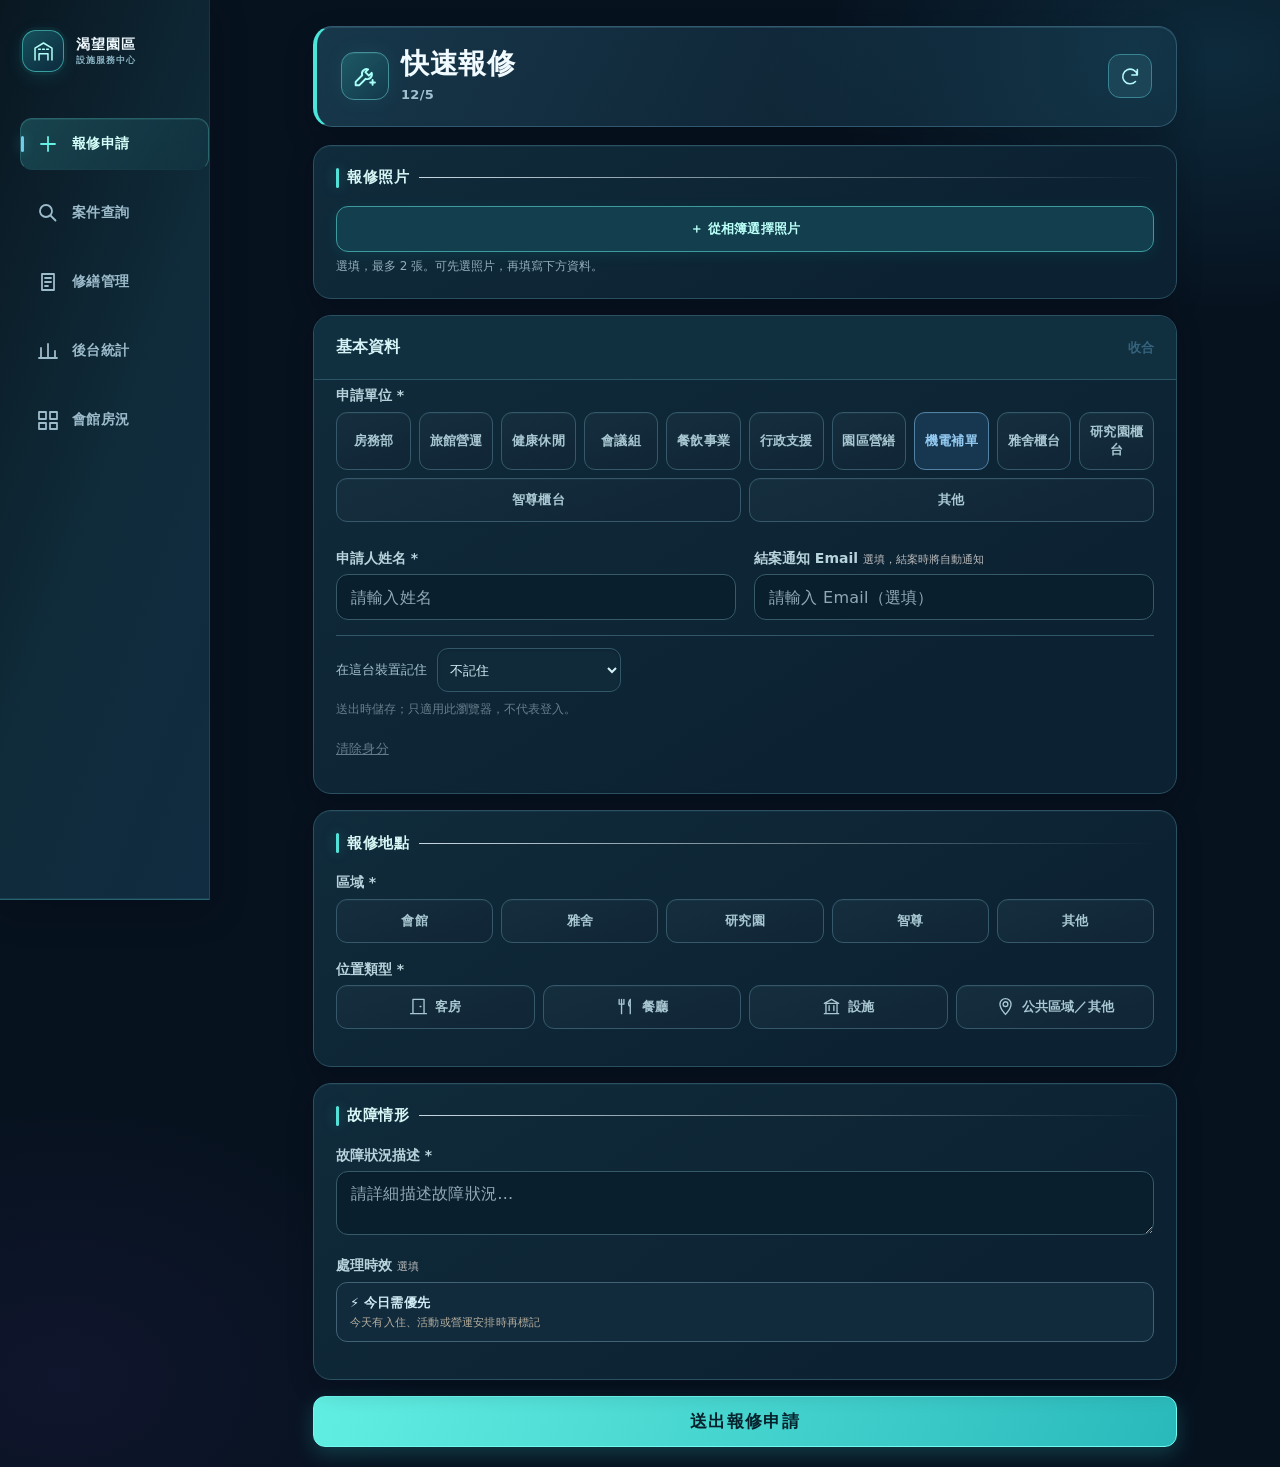
==== index.html @ df0cb1da "fix: default location history to top 10 and reject incomplete cached rows" ====
<!DOCTYPE html>
<!-- saved from url=(0057)file:///C:/Users/bskao/Downloads/repair_system_new_2.html -->
<html lang="zh-TW"><head><meta http-equiv="Content-Type" content="text/html; charset=UTF-8">

<meta name="viewport" content="width=device-width, initial-scale=1.0">
<title>設施報修系統 · 渴望會館</title>
<link rel="manifest" href="manifest.json">
<link rel="apple-touch-icon" href="icon-192x192.png">
<meta name="apple-mobile-web-app-capable" content="yes">
<meta name="apple-mobile-web-app-status-bar-style" content="default">
<meta name="apple-mobile-web-app-title" content="渴望報修">
<meta name="theme-color" content="#081F31">
<style>
  * { box-sizing: border-box; margin: 0; padding: 0; }
  html, body { width:100%; max-width:100%; overflow-x:hidden; }
  body { font-family: system-ui, -apple-system, BlinkMacSystemFont, 'Segoe UI', 'PingFang TC', 'Microsoft JhengHei UI', 'Microsoft JhengHei', 'Noto Sans TC', sans-serif; font-weight:500; background: #FBF8F4; color: #1a1a1a; min-height: 100vh; }

  /* ── Navigation ── */
  .nav {
    background: #E8761A;
    padding: 0; display: flex; align-items: stretch;
    box-shadow: 0 2px 12px rgba(232,118,26,0.25);
    position: sticky; top: 0; z-index: 50;
  }
  .nav-brand { color: white; font-size: 15px; font-weight: 700; padding: 14px 18px; letter-spacing: 0.03em; display: flex; align-items: center; gap: 7px; }
  .nav-tabs { display: flex; margin-left: auto; }
  .nav-tab { color: rgba(255,255,255,0.75); font-size: 13px; padding: 0 14px; display: flex; align-items: center; cursor: pointer; border-bottom: 3px solid transparent; transition: all 0.15s; font-weight: 500; }
  .nav-tab:hover { color: white; background: rgba(255,255,255,0.12); }
  .nav-tab.active { color: white; border-bottom-color: white; }
  .logout-btn { font-size: 12px; color: rgba(255,255,255,0.65); cursor: pointer; padding: 0 14px; display: flex; align-items: center; border-left: 1px solid rgba(255,255,255,0.2); }
  .logout-btn:hover { color: white; }

  /* ── Stats bar ── */
  .stats-bar { background: #FFFFFF; border-bottom: 1px solid #f2ede8; padding: 9px 14px; display: flex; align-items: center; gap: 14px; flex-wrap: wrap; position: sticky; top: 41px; z-index: 49; box-shadow: 0 1px 4px rgba(0,0,0,0.03); }
  .stats-item { display: flex; align-items: baseline; gap: 5px; font-size: 12px; color: #999; }
  .stats-item b { font-size: 15px; color: #E8761A; font-weight: 700; }
  .stats-item span.val { font-size: 13px; color: #1a1a1a; font-weight: 600; }
  .stats-refresh { margin-left: auto; width: 30px; height: 30px; border-radius: 50%; border: 1.5px solid #f0ece6; background: white; color: #E8761A; font-size: 14px; cursor: pointer; display: flex; align-items: center; justify-content: center; transition: all 0.15s; flex-shrink: 0; }
  .stats-refresh:hover { background: #FEF0E3; border-color: #E8761A; }
  .stats-refresh.spinning { animation: spin 0.7s linear; }
  @keyframes spin { from { transform: rotate(0deg); } to { transform: rotate(360deg); } }

  /* ── Pages ── */
  .page { display: none; padding: 20px 16px; max-width: 700px; margin: 0 auto; }
  .page.active { display: block; }

  /* ── Cards ── */
  .card { background: white; border-radius: 16px; box-shadow: 0 2px 16px rgba(0,0,0,0.07); overflow: hidden; margin-bottom: 16px; }
  .card-header { background: #E8761A; color: white; padding: 13px 18px; font-size: 14px; font-weight: 600; display: flex; align-items: center; gap: 8px; }
  .card-body { padding: 18px; }
  .section-label { font-size: 11px; font-weight: 700; color: #E8761A; text-transform: uppercase; letter-spacing: 0.08em; margin: 0 0 13px; }
  .field { margin-bottom: 15px; }
  .field label { font-size: 12px; color: #666; display: block; margin-bottom: 5px; font-weight: 500; }
  .field input, .field select, .field textarea { width: 100%; padding: 10px 13px; border: 1.5px solid #e8e8e8; border-radius: 10px; font-size: 14px; color: #1a1a1a; background: white; outline: none; transition: border 0.15s; font-family: inherit; }
  .field input:focus, .field select:focus, .field textarea:focus { border-color: #E8761A; }
  .field input[readonly] { background: #f8f6f3; color: #777; cursor: default; }
  .field textarea { resize: vertical; min-height: 82px; }
  .field .hint { font-size: 11px; color: #bbb; margin-top: 4px; }
  .divider { height: 1px; background: #f2ede8; margin: 16px 0; }

  /* ── Location type buttons ── */
  .loc-type-row { display: flex; gap: 8px; margin-bottom: 10px; flex-wrap: wrap; }
  .loc-type-btn { flex: 1; min-width: 70px; padding: 9px 6px; border: 1.5px solid #e8e8e8; border-radius: 10px; background: white; font-size: 13px; cursor: pointer; color: #666; transition: all 0.15s; text-align: center; font-family: inherit; font-weight: 500; }
  .loc-type-btn.unit-electrical { background:#EAF2FB; border-color:#3B7DD8; color:#2C5AA0; } /* 機電補單標示成藍色，跟其他單位按鈕區隔開，方便快速點選 */
  .loc-type-btn.active { background: #E8761A; color: white; border-color: #E8761A; }
  .loc-type-btn:hover:not(.active) { border-color: #E8761A; color: #E8761A; }

  /* ── Buttons ── */
  .btn-primary { width: 100%; padding: 13px; background: #E8761A; color: white; border: none; border-radius: 10px; font-size: 15px; font-weight: 600; cursor: pointer; transition: all 0.15s; font-family: inherit; box-shadow: 0 4px 12px rgba(232,118,26,0.3); }
  .btn-primary:hover { background: #d06815; }
  .btn-primary:active { transform: scale(0.99); }
  .btn-primary:disabled { background: #ccc; box-shadow: none; cursor: not-allowed; }

  /* ── Lock ── */
  .lock-overlay { display:flex; align-items:center; justify-content:center; min-height:260px; }
  .lock-box { background:white; border-radius:18px; box-shadow:0 4px 24px rgba(0,0,0,0.1); padding:32px 28px; width:100%; max-width:320px; text-align:center; }
  .lock-icon { font-size:36px; margin-bottom:12px; }
  .lock-title { font-size:16px; font-weight:700; color:#1a1a1a; margin-bottom:6px; }
  .lock-sub { font-size:12px; color:#bbb; margin-bottom:18px; }
  .lock-input { width:100%; padding:11px 14px; border:1.5px solid #e8e8e8; border-radius:10px; font-size:18px; text-align:center; letter-spacing:0.2em; outline:none; color:#1a1a1a; font-family:inherit; }
  .lock-input:focus { border-color:#E8761A; }
  .lock-btn { width:100%; margin-top:12px; padding:12px; background:#E8761A; color:white; border:none; border-radius:10px; font-size:14px; font-weight:600; cursor:pointer; font-family:inherit; box-shadow:0 4px 12px rgba(232,118,26,0.3); }
  .lock-btn:hover { background:#d06815; }
  .lock-err { font-size:12px; color:#e05252; margin-top:8px; min-height:18px; }

  /* ── Toast ── */
  .toast { position:fixed; bottom:28px; left:50%; transform:translateX(-50%); background:#1a1a1a; color:white; padding:11px 22px; border-radius:10px; font-size:13px; opacity:0; pointer-events:none; transition:opacity 0.3s; z-index:200; white-space:nowrap; box-shadow:0 4px 16px rgba(0,0,0,0.2); }
  .toast.show { opacity:1; }

  /* ── Filters ── */
  .filter-row { display:flex; gap:8px; margin-bottom:12px; }
  .filter-btn { flex:1; padding:9px 4px; border:1.5px solid #e8e8e8; border-radius:10px; background:white; font-size:13px; cursor:pointer; color:#666; transition:all 0.15s; font-family:inherit; font-weight:500; }
  .filter-btn.active { background:#E8761A; color:white; border-color:#E8761A; }
  .filter-btn:hover:not(.active) { border-color:#E8761A; color:#E8761A; }
  .dash-select { font-size:12px; padding:6px 10px; border:1.5px solid #e8e8e8; border-radius:8px; color:#444; background:white; outline:none; font-family:inherit; }
  .dash-select:focus { border-color:#E8761A; }

  /* ── Pagination ── */
  .pagination { display:flex; justify-content:center; align-items:center; gap:5px; margin-top:14px; flex-wrap:wrap; }
  .page-btn { padding:7px 12px; border:1.5px solid #e8e8e8; border-radius:8px; background:white; font-size:13px; cursor:pointer; color:#666; transition:all 0.15s; font-family:inherit; }
  .page-btn.active { background:#E8761A; color:white; border-color:#E8761A; }
  .page-btn:hover:not(.active):not(:disabled) { border-color:#E8761A; color:#E8761A; }
  .page-btn:disabled { opacity:0.35; cursor:not-allowed; }
  .page-ellipsis { font-size:13px; color:#bbb; padding:0 4px; }

  /* ── Case cards ── */
  .case-card { background:white; border-radius:12px; box-shadow:0 2px 12px rgba(0,0,0,0.06); padding:11px 13px; margin-bottom:8px; position:relative; }
  .case-row-top { display:flex; justify-content:space-between; align-items:flex-start; gap:8px; min-width:0; max-width:100%; }
  .case-row-top > :first-child { min-width:0; }
  .case-row-title { min-width:0; max-width:100%; overflow-wrap:anywhere; font-size:14px; font-weight:600; color:#1a1a1a; line-height:1.3; }
  .case-row-meta { min-width:0; width:100%; max-width:100%; font-size:11px; color:#aaa; margin-top:3px; overflow:hidden; text-overflow:ellipsis; white-space:nowrap; }
  .case-row-meta .photo-tag { color:#C05E0A; font-weight:600; }
  .case-row-desc { font-size:12.5px; color:#555; margin-top:5px; line-height:1.4; overflow:hidden; display:-webkit-box; -webkit-line-clamp:2; -webkit-box-orient:vertical; }
  .case-row-note { font-size:11.5px; color:#1E7A3E; margin-top:5px; background:#E6F4EA; border-radius:6px; padding:5px 9px; line-height:1.4; }
  .case-grid { display:grid; grid-template-columns:repeat(auto-fill,minmax(min(320px,100%),1fr)); gap:12px; align-items:start; min-width:0; }
  .case-grid .case-card { margin-bottom:0; }
  @media (max-width:700px) { .case-grid { grid-template-columns:minmax(0,1fr); } }
  .case-card.area-館 { background:#FDEBD0; }
  .case-card.area-雅 { background:#DDE9F7; }
  .case-card.area-研 { background:#D5EDD9; }
  .case-card.area-智 { background:#E8E3F0; }
  .case-card.area-其 { background:#EBEBEB; }
  #caseList { display:grid; width:100%; min-width:0; max-width:100%; grid-template-columns:repeat(2,minmax(0,1fr)); gap:12px; }
  #caseList .case-card { min-width:0; max-width:100%; margin-bottom:0; }
  #caseList .case-card.expanded-card { grid-column: 1 / -1; }
  @media (max-width:700px) { #caseList { grid-template-columns:minmax(0,1fr); } }
  /* 已結案不再用背景色蓋掉區域色：區域色應該不管待處理/已結案都要看得到，
     結案狀態已經有右上角「已結案」標籤和綠色勾勾筆記可以辨識，不需要背景色重複表達，
     也避免跟.area-*規則搶優先權(同樣是兩個class疊加，寫在後面的會贏，導致區域色被蓋掉) */
  .case-card.is-flagged { background:#f5f5f5; opacity:0.72; }
  .case-card.is-flagged .case-title,
  .case-card.is-flagged .case-desc { text-decoration:line-through; color:#bbb; }
  .flag-stamp {
    position:absolute; top:16px; right:16px;
    border:3px solid #C0392B; border-radius:6px;
    color:#C0392B; font-size:15px; font-weight:900;
    padding:4px 10px; letter-spacing:3px;
    transform:rotate(-12deg); transform-origin:center;
    opacity:0.75; pointer-events:none; white-space:nowrap;
    font-family:inherit; line-height:1.4;
  }
  .case-collapsed, .case-expanded { min-width:0; max-width:100%; }
  .case-collapsed { cursor:pointer; border-radius:10px; transition:background 0.15s; margin:-4px; padding:4px; overflow:hidden; }
  .case-collapsed:hover { background:#faf8f5; }
  .case-tap-hint { font-size:11px; color:#ccc; text-align:center; margin-top:10px; padding-top:8px; border-top:1px dashed #f0ece6; }

  /* ── 案件詳情 Side Panel ── */
  #caseDetailPanel {
    position:fixed; top:0; right:0; bottom:0; width:390px;
    background:white; box-shadow:-4px 0 24px rgba(0,0,0,0.15);
    z-index:400; transform:translateX(100%);
    transition:transform 0.28s cubic-bezier(0.4,0,0.2,1);
    display:flex; flex-direction:column; overflow:hidden;
  }
  #caseDetailPanel.open { transform:translateX(0); }
  .panel-header {
    background:var(--navy,#1A3A5C); color:white;
    padding:16px 18px; display:flex; justify-content:space-between; align-items:center;
    flex-shrink:0;
  }
  .panel-body { flex:1; overflow-y:auto; padding:16px; }
  .panel-section { margin-bottom:14px; }
  .panel-label { font-size:11px; color:#bbb; font-weight:600; text-transform:uppercase; letter-spacing:0.5px; margin-bottom:4px; }
  .panel-value { font-size:14px; color:#333; }
  .panel-divider { border:none; border-top:1px solid #f0ece6; margin:12px 0; }
  .drill-row-clickable { cursor:pointer; transition:background 0.15s; }
  .drill-row-clickable:hover { background:#faf0e8; }
  @media (max-width:600px) {
    #caseDetailPanel { width:100%; top:auto; height:80vh; border-radius:18px 18px 0 0;
      transform:translateY(100%); box-shadow:0 -4px 24px rgba(0,0,0,0.15); }
    #caseDetailPanel.open { transform:translateY(0); }
  }
  .case-expand-header { display:flex; justify-content:space-between; align-items:flex-start; cursor:pointer; margin-bottom:10px; padding-bottom:10px; border-bottom:1px solid #f2ede8; transition:opacity 0.15s; }
  .case-expand-header:hover { opacity:0.6; }
  .collapse-hint { font-size:11px; color:#bbb; white-space:nowrap; padding-top:2px; }
  .case-top { display:flex; justify-content:space-between; align-items:flex-start; margin-bottom:6px; }
  .case-id { font-size:11px; color:#bbb; font-weight:500; }
  .case-title { font-size:15px; font-weight:600; color:#1a1a1a; margin:3px 0 4px; }
  .case-meta { font-size:12px; color:#aaa; margin-bottom:9px; }
  .case-desc { font-size:13px; color:#555; background:#faf8f5; border-radius:8px; padding:9px 11px; margin-bottom:11px; border-left:3px solid #E8761A; }
  .badge { font-size:11px; padding:4px 11px; border-radius:20px; font-weight:600; white-space:nowrap; }
  .ppt-btn { font-size:11px; padding:5px 10px; border-radius:8px; font-weight:600; white-space:nowrap; background:#4A90D9; color:white; border:none; cursor:pointer; font-family:inherit; }
  .ppt-btn:disabled { opacity:0.6; cursor:default; }
  .badge.pending { background:#FEF0E3; color:#C05E0A; }
  .badge.done { background:#E6F4EA; color:#2D7A3E; }
  .badge.flagged { background:#f0f0f0; color:#999; }

  /* ── 今日優先：只在真的有當日營運需求時使用，不做高中低多層級 ── */
  .priority-choice { border:1.5px solid #ece7e1; border-radius:12px; padding:12px; background:#fffdfa; }
  .priority-toggle { width:100%; border:1.5px solid #f0c996; background:#fff7ec; color:#a95500; border-radius:10px; padding:10px 12px; font-size:13px; font-weight:700; cursor:pointer; font-family:inherit; text-align:left; }
  .priority-toggle.active { background:#FDE8C8; border-color:#E8761A; box-shadow:0 0 0 2px rgba(232,118,26,.08); }
  .priority-reason-row { display:flex; gap:6px; flex-wrap:wrap; margin-top:9px; }
  .priority-reason-btn { border:1px solid #eadfd2; background:white; color:#666; border-radius:18px; padding:6px 10px; font-size:12px; cursor:pointer; font-family:inherit; }
  .priority-reason-btn.active { background:#E8761A; border-color:#E8761A; color:white; }
  .priority-strip { display:block; min-width:0; max-width:100%; overflow:hidden; text-overflow:ellipsis; white-space:nowrap; background:#fff2dd; border:1px solid #f3c47c; color:#a65300; border-radius:7px; padding:5px 8px; margin-bottom:7px; font-size:11px; font-weight:800; }
  .priority-strip.overdue { background:#fff0e9; border-color:#ef9c78; color:#b13d18; }
  .priority-filter-btn { border:1.5px solid #f0c996; background:#fffaf3; color:#a95500; border-radius:18px; padding:7px 12px; font-size:12px; font-weight:700; cursor:pointer; font-family:inherit; }
  .priority-filter-btn.active { background:#E8761A; border-color:#E8761A; color:white; }

  /* ── Mgr fields ── */
  .mgr-field { margin-bottom:10px; }
  .mgr-advanced-toggle { font-size:12px; color:#1a3a5c; font-weight:600; text-align:center; padding:10px 0 4px; cursor:pointer; border-top:1px dashed #e8e8e8; margin-top:6px; }
  .mgr-advanced-fields { margin-top:8px; }
  .mgr-label { font-size:11px; color:#aaa; display:flex; align-items:center; gap:5px; margin-bottom:5px; font-weight:500; }
  .opt-tag { font-size:10px; color:#bbb; background:#f2f2f2; padding:1px 6px; border-radius:4px; }
  .tooltip-wrap { position:relative; display:inline-flex; }
  .tooltip-icon { font-size:12px; color:#ccc; cursor:default; }
  .tooltip-wrap:hover .tooltip-box { display:block; }
  .tooltip-box { display:none; position:absolute; bottom:calc(100% + 6px); left:50%; transform:translateX(-50%); background:#333; color:white; font-size:11px; padding:5px 9px; border-radius:6px; white-space:nowrap; z-index:10; pointer-events:none; }
  .mgr-field textarea, .mgr-field input[type=text] { width:100%; padding:8px 11px; border:1.5px solid #e8e8e8; border-radius:9px; font-size:13px; outline:none; font-family:inherit; color:#1a1a1a; background:white; }
  .mgr-field textarea { min-height:62px; resize:vertical; }
  .mgr-field textarea:focus, .mgr-field input[type=text]:focus { border-color:#E8761A; }

  /* ── Flag buttons ── */
  .flag-row { display:flex; gap:6px; flex-wrap:wrap; }
  .flag-btn { padding:5px 12px; border:1.5px solid #ccc; border-radius:20px; background:white; font-size:12px; cursor:pointer; color:#555; transition:all 0.15s; font-family:inherit; font-weight:500; }
  .flag-btn.active-flag { background:#E8761A; color:white; border-color:#E8761A; font-weight:600; }
  .flag-btn:hover:not(.active-flag) { border-color:#E8761A; color:#E8761A; }

  .btn-row { display:flex; gap:8px; margin-top:10px; }
  .btn-save { flex:1; padding:9px; background:#E8761A; color:white; border:none; border-radius:9px; font-size:13px; font-weight:600; cursor:pointer; font-family:inherit; }
  .btn-save:hover { background:#d06815; }
  .btn-close-case { flex:1; padding:9px; background:#2D7A3E; color:white; border:none; border-radius:9px; font-size:13px; font-weight:600; cursor:pointer; font-family:inherit; }
  .btn-close-case:hover { background:#246332; }
  .btn-handoff-affairs {
    width:100%; min-height:42px; margin-top:8px; padding:8px 12px; border:1.5px solid #91A8BC; border-radius:9px;
    background:#F5F8FB; color:#234E70; font-size:13px; font-weight:750; cursor:pointer; font-family:inherit;
  }
  .btn-handoff-affairs:hover { background:#EAF1F7; border-color:#5F819E; }
  .btn-handoff-affairs:disabled { opacity:.58; cursor:not-allowed; }
  .btn-reopen { flex:1; padding:9px; background:#f0f0f0; color:#666; border:none; border-radius:9px; font-size:13px; font-weight:600; cursor:pointer; font-family:inherit; }
  .btn-reopen:hover { background:#e5e5e5; }

  /* ── Dashboard ── */
  .stats-grid { display:grid; grid-template-columns:repeat(2,1fr); gap:10px; margin-bottom:14px; }
  .stat-card { background:white; border-radius:14px; box-shadow:0 2px 12px rgba(0,0,0,0.06); padding:16px; text-align:center; position:relative; overflow:hidden; border-left:4px solid transparent; }
  .stat-card.tint-navy { background:linear-gradient(135deg,#fbfcfe 0%,#eef3f8 100%); border-left-color:#1a3a5c; }
  .stat-card.tint-red { background:linear-gradient(135deg,#fffbfa 0%,#fdecea 100%); border-left-color:#E0524D; }
  .stat-card.tint-green { background:linear-gradient(135deg,#fafdfb 0%,#e9f5ed 100%); border-left-color:#2D7A3E; }
  .stat-num { font-size:28px; font-weight:700; }
  .stat-num.orange { color:#E8761A; }
  .stat-num.green { color:#2D7A3E; }
  .stat-num.navy { color:#1a3a5c; }
  .stat-num.gray { color:#aaa; }
  .stat-num.red { color:#E0524D; }
  .stat-card.rate-card {
    background: linear-gradient(135deg, #E8761A 0%, #F4A24A 100%);
    box-shadow: 0 6px 20px rgba(232,118,26,0.35);
    border-left: none;
    transform: scale(1.03);
  }
  .stat-card.rate-card::before {
    content: '';
    position: absolute;
    top: -30px; right: -30px;
    width: 100px; height: 100px;
    background: rgba(255,255,255,0.15);
    border-radius: 50%;
  }
  .stat-card.rate-card::after {
    content: '';
    position: absolute;
    bottom: -25px; left: -25px;
    width: 70px; height: 70px;
    background: rgba(255,255,255,0.1);
    border-radius: 50%;
  }
  .stat-card.rate-card .stat-num { color: white; position: relative; z-index: 1; font-size: 34px; }
  .stat-card.rate-card .stat-label { color: rgba(255,255,255,0.9); position: relative; z-index: 1; font-weight:600; }
  .stat-label { font-size:12px; color:#bbb; margin-top:4px; font-weight:500; }
  .chart-wrap { background:white; border-radius:14px; box-shadow:0 2px 12px rgba(0,0,0,0.06); padding:18px; margin-bottom:14px; }
  .chart-title { font-size:13px; font-weight:700; margin-bottom:14px; color:#1a1a1a; }
  .bar-row { display:flex; align-items:center; gap:10px; margin-bottom:10px; font-size:12px; }
  .bar-label { width:54px; color:#666; text-align:right; flex-shrink:0; }
  .bar-track { flex:1; background:#f2ede8; border-radius:5px; height:16px; overflow:hidden; }
  .bar-fill { height:100%; border-radius:5px; transition:width 0.5s ease; min-width:4px; }
  .bar-val { width:28px; color:#444; font-weight:600; }

  /* ── Time filter ── */
  .time-filter-row { display:flex; gap:6px; flex-wrap:wrap; margin-bottom:14px; }
  .time-btn { padding:7px 13px; border:1.5px solid #e8e8e8; border-radius:20px; background:white; font-size:12px; cursor:pointer; color:#666; transition:all 0.15s; font-family:inherit; font-weight:500; }
  .time-btn.active { background:#E8761A; color:white; border-color:#E8761A; }
  .time-btn:hover:not(.active) { border-color:#E8761A; color:#E8761A; }
  .custom-range { display:flex; gap:8px; align-items:center; margin-bottom:14px; }
  .custom-range input { padding:7px 10px; border:1.5px solid #e8e8e8; border-radius:9px; font-size:12px; color:#444; outline:none; font-family:inherit; }
  .custom-range input:focus { border-color:#E8761A; }
  .custom-range span { font-size:12px; color:#aaa; }

  /* ── Loc table ── */
  .loc-entry { margin-bottom:13px; padding-bottom:13px; border-bottom:1px solid #f2ede8; }
  .loc-entry:last-child { border-bottom:none; margin-bottom:0; padding-bottom:0; }
  .loc-top { display:flex; justify-content:space-between; align-items:center; margin-bottom:5px; }
  .loc-name { font-size:13px; font-weight:600; color:#1a1a1a; }
  .loc-area-tag { font-size:11px; color:#888; margin-left:6px; }
  .loc-badges { display:flex; gap:5px; flex-shrink:0; }
  .lb-p { font-size:11px; padding:2px 8px; border-radius:20px; background:#FEF0E3; color:#C05E0A; font-weight:600; }
  .lb-d { font-size:11px; padding:2px 8px; border-radius:20px; background:#E6F4EA; color:#2D7A3E; font-weight:600; }

  /* ── Recent ── */
  .recent-item { display:flex; justify-content:space-between; align-items:center; padding:9px 0; border-bottom:1px solid #f2ede8; font-size:13px; }
  .recent-item:last-child { border-bottom:none; }

  /* ── Public query ── */
  .pub-card { background:white; border-radius:14px; box-shadow:0 2px 12px rgba(0,0,0,0.06); padding:14px; margin-bottom:10px; }
  .pub-card.is-flagged { background:#f5f5f5; opacity:0.65; }
  .pub-card.is-flagged .pub-title,
  .pub-card.is-flagged .pub-desc { text-decoration:line-through; color:#bbb; }
  .pub-title { font-size:14px; font-weight:600; color:#1a1a1a; margin:3px 0 3px; }
  .pub-meta { font-size:12px; color:#bbb; margin-bottom:8px; }
  .pub-desc { font-size:13px; color:#666; background:#faf8f5; border-radius:8px; padding:8px 11px; border-left:3px solid #E8761A; }
  .pub-note { font-size:13px; color:#246332; margin-top:11px; background:#EEF7F0; border-radius:8px; padding:10px 12px; border-left:3px solid #2D7A3E; line-height:1.5; }
  .pub-note-label { font-size:11px; color:#2D7A3E; font-weight:700; margin-bottom:3px; display:flex; align-items:center; gap:5px; }

  .empty-state { text-align:center; color:#ccc; padding:40px 0; font-size:14px; }

  /* ── Photo Upload ── */
  .photo-upload-area { display:flex; gap:8px; flex-wrap:wrap; margin-top:6px; }
  .photo-slot { width:160px; height:160px; border:1.5px dashed #e8e8e8; border-radius:10px; display:flex; align-items:center; justify-content:center; cursor:pointer; position:relative; overflow:hidden; background:#faf8f5; transition:border 0.15s; flex-shrink:0; }
  .photo-slot:hover { border-color:#E8761A; }
  .photo-slot img { width:100%; height:100%; object-fit:contain; object-position:center; border-radius:9px; background:#EAF0F4; }
  .photo-slot .photo-add { font-size:32px; color:#ccc; }
  .photo-slot .photo-loading { font-size:18px; color:#ccc; }
  .photo-del { position:absolute; top:2px; right:2px; width:20px; height:20px; background:rgba(0,0,0,0.55); color:white; border-radius:50%; font-size:12px; display:flex; align-items:center; justify-content:center; cursor:pointer; z-index:1; }
  .photo-preview-wrap { display:flex; gap:8px; flex-wrap:wrap; margin-top:6px; }
  .photo-count-hint { font-size:11px; color:#C05E0A; background:#FEF0E3; display:inline-block; padding:3px 10px; border-radius:20px; margin-top:6px; margin-right:6px; font-weight:600; }
  .photo-preview-img { width:160px; height:160px; object-fit:contain; object-position:center; background:#EAF0F4; border-radius:10px; cursor:pointer; box-shadow:0 2px 8px rgba(0,0,0,0.1); }
  .photo-library-pick {
    width:100%; min-height:48px; border:1.5px dashed #C9D8E3; border-radius:12px;
    background:linear-gradient(145deg,#F8FBFD,#EEF4F7); color:#315E8A;
    font-size:13px; font-weight:750; cursor:pointer; font-family:inherit;
  }
  .photo-library-pick:disabled { cursor:default; opacity:.68; }
  .photo-library-preview { display:grid; grid-template-columns:repeat(2,minmax(0,1fr)); gap:8px; margin-top:8px; }
  .photo-library-preview:empty { display:none; }
  /* V3.9.4 完整縮圖：固定適中高度但不裁切內容；單張照片自動橫跨整列。 */
  .photo-library-thumb { position:relative; height:clamp(160px,16vw,220px); border-radius:11px; overflow:hidden; background:#EAF0F4; border:1px solid #D9E4EB; display:flex; align-items:center; justify-content:center; }
  .photo-library-thumb:only-child { grid-column:1/-1; }
  .photo-library-thumb img { display:block; width:100%; height:100%; object-fit:contain; object-position:center; background:#EAF0F4; }
  .photo-library-remove {
    position:absolute; top:5px; right:5px; width:28px; height:28px; border:0; border-radius:50%;
    background:rgba(17,36,51,.78); color:#fff; cursor:pointer; font-size:17px;
  }

  /* ── Export Modal ── */
  .export-range-btn { padding:9px; border:1.5px solid #e8e8e8; border-radius:9px; background:white; font-size:13px; cursor:pointer; color:#666; transition:all 0.15s; font-family:inherit; font-weight:500; width:100%; }
  .export-range-btn.active-export { background:#1a3a5c; color:white; border-color:#1a3a5c; }
  .export-range-btn:hover:not(.active-export) { border-color:#1a3a5c; color:#1a3a5c; }

  /* ── Pie Chart ── */
  .pie-wrap { display:flex; align-items:center; gap:24px; flex-wrap:wrap; }
  .pie-canvas-wrap { position:relative; flex-shrink:0; }
  .pie-legend { flex:1; min-width:140px; }
  .pie-legend-item { display:flex; align-items:center; gap:8px; margin-bottom:8px; font-size:13px; }
  .pie-legend-dot { width:12px; height:12px; border-radius:50%; flex-shrink:0; }
  .pie-legend-label { color:#444; flex:1; }
  .pie-legend-val { color:#aaa; font-size:12px; }

  /* V3.4.3 維修類別：手機先看完整文字；圓餅與圖例上下排列，不再互相搶寬度 */
  .case-type-title { display:flex; align-items:center; justify-content:space-between; gap:10px; }
  .case-type-title-main { display:flex; align-items:center; gap:7px; min-width:0; }
  .case-type-title-chip { flex:0 0 auto; padding:3px 8px; border-radius:20px; background:#F2F5F8; color:#45627E; font-size:10px; font-weight:750; }
  .case-type-title-note { color:#aaa; font-size:10.5px; font-weight:450; white-space:nowrap; }
  .case-type-chart-shell .pie-wrap {
    display:grid; grid-template-columns:180px minmax(0,1fr); align-items:center; gap:18px;
  }
  .case-type-chart-shell .pie-canvas-wrap { justify-self:center; }
  .case-type-chart-shell .pie-canvas-wrap svg { display:block; }
  .case-type-chart-shell .pie-legend {
    width:100%; min-width:0; display:grid; grid-template-columns:repeat(3,minmax(0,1fr)); gap:7px;
  }
  .case-type-chart-shell .pie-legend-item {
    min-width:0; min-height:44px; margin:0; padding:7px 9px; border:1px solid #EEE9E3; border-radius:10px;
    background:#FCFBFA; display:grid; grid-template-columns:12px minmax(0,1fr); grid-template-rows:auto auto;
    column-gap:8px; row-gap:1px; align-content:center; transition:border-color .15s ease, background .15s ease, transform .15s ease;
  }
  .case-type-chart-shell .pie-legend-item:hover { border-color:#DCCFC2; background:#fff; transform:translateY(-1px); }
  .case-type-chart-shell .pie-legend-item.is-zero { opacity:.46; cursor:default!important; }
  .case-type-chart-shell .pie-legend-item.is-zero:hover { border-color:#EEE9E3; background:#FCFBFA; transform:none; }
  .case-type-chart-shell .pie-legend-dot { grid-column:1; grid-row:1 / span 2; align-self:center; width:11px; height:11px; }
  .case-type-chart-shell .pie-legend-label {
    grid-column:2; grid-row:1; min-width:0; overflow:visible; white-space:nowrap; color:#2F2C29; font-size:12.5px; font-weight:800;
  }
  .case-type-chart-shell .pie-legend-val {
    grid-column:2; grid-row:2; min-width:0; white-space:nowrap; color:#8F8882; font-size:10.5px; font-weight:600; line-height:1.25;
  }
  .case-type-other-panel { margin-top:13px; border:1px solid #E7E1DA; border-radius:13px; background:#FAF8F5; overflow:hidden; }
  .case-type-other-toggle {
    width:100%; border:0; background:transparent; padding:11px 13px; display:flex; align-items:center;
    justify-content:space-between; gap:12px; cursor:pointer; color:#403B36; font-family:inherit; text-align:left;
  }
  .case-type-other-toggle:hover { background:#F5F1EC; }
  .case-type-other-heading { display:flex; align-items:center; gap:8px; min-width:0; }
  .case-type-other-icon { width:28px; height:28px; border-radius:9px; display:flex; align-items:center; justify-content:center; background:#ECE9E5; color:#777; font-size:13px; flex:0 0 auto; }
  .case-type-other-name { font-size:12.5px; font-weight:800; color:#47413C; }
  .case-type-other-summary { display:block; margin-top:2px; font-size:10.5px; color:#999; }
  .case-type-other-action { flex:0 0 auto; display:flex; align-items:center; gap:6px; color:#8A8179; font-size:11px; font-weight:650; }
  .case-type-other-arrow { transition:transform .18s ease; }
  .case-type-other-panel.open .case-type-other-arrow { transform:rotate(180deg); }
  .case-type-other-preview { display:flex; gap:5px; flex-wrap:wrap; padding:0 13px 11px 49px; }
  .case-type-topic-chip { padding:4px 7px; border-radius:16px; background:#fff; border:1px solid #E9E3DD; color:#777; font-size:10.5px; }
  .case-type-other-body { max-height:360px; overflow-y:auto; overscroll-behavior:contain; padding:2px 11px 11px; border-top:1px solid #EDE7E1; }
  .case-type-topic-grid { display:grid; grid-template-columns:repeat(2,minmax(0,1fr)); gap:6px; margin-top:9px; }
  .case-type-topic-item {
    min-width:0; border:1px solid #E9E3DD; background:#fff; border-radius:9px; padding:8px 9px;
    display:flex; align-items:center; gap:7px; cursor:pointer; font-family:inherit; text-align:left;
  }
  .case-type-topic-item:hover { border-color:#D8C9BB; background:#FFFEFD; }
  .case-type-topic-rank { color:#C3BBB3; font-size:9.5px; font-weight:750; width:17px; flex:0 0 auto; }
  .case-type-topic-name { min-width:0; flex:1; overflow:hidden; text-overflow:ellipsis; white-space:nowrap; color:#514A44; font-size:11.5px; font-weight:650; }
  .case-type-topic-count { flex:0 0 auto; color:#A25C1D; font-size:10.5px; font-weight:750; }
  .case-type-other-more { width:100%; margin-top:7px; border:0; border-radius:8px; padding:8px; background:#EFEAE5; color:#716961; font:650 11px/1 inherit; cursor:pointer; }
  .case-type-other-more:hover { background:#E8E1DA; }
  @media (max-width: 480px) { .pie-chart-grid { grid-template-columns: 1fr !important; } }
  @media (max-width: 600px) {
    .pie-chart-grid { grid-template-columns: 1fr !important; }
    .case-type-title { align-items:flex-start; }
    .case-type-title-note { display:none; }
    .case-type-chart-shell .pie-wrap { grid-template-columns:minmax(0,1fr); gap:10px; }
    .case-type-chart-shell .pie-canvas-wrap { justify-self:center; margin:0; }
    .case-type-chart-shell .pie-canvas-wrap svg { width:150px; height:150px; }
    .case-type-chart-shell .pie-legend { grid-template-columns:repeat(3,minmax(0,1fr)); gap:6px; }
    .case-type-chart-shell .pie-legend-item { min-height:43px; padding:6px; grid-template-columns:10px minmax(0,1fr); column-gap:6px; }
    .case-type-chart-shell .pie-legend-dot { width:10px; height:10px; }
    .case-type-chart-shell .pie-legend-label { font-size:13px; }
    .case-type-chart-shell .pie-legend-val { font-size:10.5px; }
    .case-type-topic-grid { grid-template-columns:1fr; }
    .case-type-other-body { max-height:330px; }
  }
  @media (max-width: 360px) {
    .case-type-chart-shell .pie-legend { grid-template-columns:repeat(2,minmax(0,1fr)); }
  }
  #normPreview { display:none; margin-top:5px; font-size:12px; color:#E8761A; background:#FEF0E3; border-radius:7px; padding:5px 10px; }
  .dash-filter-row { display:flex; justify-content:space-between; align-items:center; margin-bottom:14px; }


  /* ══════════════ Performance V3.3 UI Refinement ══════════════ */
  :root { --app-sticky-top: 88px; --ui-border:#ece7e1; --ui-soft:#f7f4f0; --ui-shadow:0 3px 16px rgba(35,28,22,0.055); }
  body { background:#F8F6F3; }
  .page { max-width:760px; }
  .card, .chart-wrap, .stat-card { box-shadow:var(--ui-shadow); border:1px solid rgba(231,225,218,.75); }
  .card-header { background:linear-gradient(135deg,#E8761A,#F08A2D); }
  .field label { color:#555; font-weight:600; }
  .field input, .field select, .field textarea { min-height:44px; border-color:#e5e1dc; }
  .loc-type-btn, .filter-btn, .time-btn, .page-btn { min-height:42px; }
  .btn-primary { min-height:48px; border-radius:12px; }

  /* 修繕管理：篩選工具列固定、但視覺保持輕量 */
  .mgr-toolbar {
    position:sticky; top:var(--app-sticky-top); z-index:35;
    margin:0 -4px 10px; padding:6px 4px;
    background:rgba(248,246,243,.94); backdrop-filter:blur(10px); -webkit-backdrop-filter:blur(10px);
    border-bottom:1px solid rgba(226,219,211,.9);
  }
  .mgr-toolbar-top { display:flex; align-items:center; justify-content:space-between; gap:8px; margin-bottom:9px; }
  .mgr-toolbar-actions { display:flex; gap:7px; align-items:center; }
  .print-label-short { display:none; }
  .mgr-print-btn { min-height:38px!important; padding:7px 11px!important; border-radius:10px!important; box-shadow:none!important; }
  .mgr-result-summary { font-size:11px; color:#8b847e; min-height:18px; margin:2px 2px 0; display:flex; align-items:center; gap:6px; }
  .mgr-result-summary b { color:#4d4945; font-size:12px; }

  /* 案件卡：白底為主，區域改成左側識別線，減少大片底色疲勞 */
  #caseList { gap:10px; }
  #caseList .case-card {
    background:#fff !important; border:1px solid var(--ui-border); border-left:4px solid #aaa;
    border-radius:14px; box-shadow:0 2px 10px rgba(27,22,18,.045); padding:12px 13px;
    transition:box-shadow .15s ease, transform .15s ease, border-color .15s ease;
  }
  #caseList .case-card.area-館 { border-left-color:#E8761A; }
  #caseList .case-card.area-雅 { border-left-color:#315E8A; }
  #caseList .case-card.area-研 { border-left-color:#2D7A3E; }
  #caseList .case-card.area-智 { border-left-color:#8B5CF6; }
  #caseList .case-card.area-其 { border-left-color:#9A9A9A; }
  #caseList .case-card:hover { box-shadow:0 5px 18px rgba(27,22,18,.075); }
  #caseList .case-card.expanded-card { box-shadow:0 8px 24px rgba(27,22,18,.09); border-color:#e3ddd6; }
  #caseList .case-card.is-flagged { background:#f7f7f7!important; opacity:.72; }
  .case-row-title { font-size:14.5px; line-height:1.42; letter-spacing:.005em; }
  .case-row-desc { font-size:13px; color:#45413e; margin-top:7px; line-height:1.48; -webkit-line-clamp:2; }
  .case-row-meta { margin-top:5px; color:#9b948e; }
  .case-row-note { margin-top:8px; background:#F1F8F3; color:#246B38; border:1px solid #DCEEDF; padding:6px 9px; }
  .case-row-note::before { content:'處理：'; color:#6b8e74; font-weight:500; }
  .case-row-note { font-weight:600; }
  .case-row-note .note-icon { display:none; }
  .badge { padding:4px 10px; }
  .priority-strip { border-radius:8px; }
  .meta-caseid { color:#c1bbb5; font-size:10.5px; margin-right:4px; }

  /* Dashboard：待處理成為視覺主角，其他卡片降低裝飾 */
  .stats-grid { gap:9px; }
  .stat-card { padding:14px 12px; min-height:88px; display:flex; flex-direction:column; align-items:center; justify-content:center; }
  .stat-card.tint-red { background:#FFF8F6; border-left-color:#E0524D; }
  .stat-card.tint-red .stat-num { font-size:36px; }
  .stat-card.tint-navy, .stat-card.tint-green { background:#fff; }
  .stat-card.rate-card { transform:none; background:#fff; box-shadow:var(--ui-shadow); border:1px solid rgba(231,225,218,.75); border-left:4px solid #E8761A; }
  .stat-card.rate-card::before, .stat-card.rate-card::after { display:none; }
  .stat-card.rate-card .stat-num { color:#E8761A; font-size:30px; }
  .stat-card.rate-card .stat-label { color:#999; }
  .chart-wrap { padding:15px; }
  .chart-title { margin-bottom:11px; }
  .loc-top { min-height:38px; }
  .lb-p { background:#FFF0EA; color:#B84D2E; }

  /* Skeleton：第一次真的沒有本機資料時，先顯示結構而不是空白文字 */
  .case-skeleton-grid { grid-column:1/-1; display:grid; grid-template-columns:1fr 1fr; gap:10px; }
  .case-skeleton { height:108px; background:white; border:1px solid var(--ui-border); border-radius:14px; padding:14px; overflow:hidden; position:relative; }
  .case-skeleton::after { content:''; position:absolute; inset:0; transform:translateX(-100%); background:linear-gradient(90deg,transparent,rgba(238,233,227,.7),transparent); animation:uiSkeleton 1.35s infinite; }
  .sk-line { height:10px; border-radius:8px; background:#eee9e4; margin-bottom:10px; }
  .sk-line.w65 { width:65%; } .sk-line.w35 { width:35%; } .sk-line.w85 { width:85%; }
  @keyframes uiSkeleton { 100% { transform:translateX(100%); } }

  /* 表單：手機填寫後才讓送出鈕黏在底部，拍照切App流程不增加任何API */
  #submitBtn { transition:box-shadow .18s ease, transform .15s ease; }
  .form-validation-flash { animation:validationFlash .8s ease; }
  @keyframes validationFlash { 0%,100%{box-shadow:none} 35%{box-shadow:0 0 0 4px rgba(232,118,26,.16)} }
  .draft-restored-hint { font-size:11px; color:#7a736d; background:#F5F1EC; padding:5px 9px; border-radius:8px; display:inline-flex; margin:0 0 10px; }

  @media (max-width:700px) {
    .nav, .stats-bar, .page { width:100%; max-width:100%; }
    .page { min-width:0; padding:14px 11px 22px; overflow-x:hidden; }
    #page-mgr, #page-mgr .mgr-toolbar, #page-mgr .mgr-toolbar-top { min-width:0; max-width:100%; }
    .mgr-toolbar-top { flex-wrap:wrap; }
    .mgr-result-summary { min-width:0; flex:1 1 100px; overflow:hidden; }
    .mgr-toolbar-actions { min-width:0; max-width:100%; flex:0 1 auto; }
    .nav-tab { min-height:48px; padding-left:10px; padding-right:10px; }
    .logout-btn { min-width:44px; justify-content:center; }
    .filter-btn, .loc-type-btn, .time-btn, .page-btn, .priority-filter-btn { min-height:44px; }
    .mgr-toolbar { margin:-2px -3px 10px; padding:7px 3px 8px; }
    .mgr-toolbar-top { margin-bottom:7px; }
    .mgr-print-btn .print-label-long { display:none; }
    .mgr-print-btn .print-label-short { display:inline; }
    #mgr-area-row { width:100%; min-width:0; max-width:100%; flex-wrap:nowrap!important; overflow-x:auto; overflow-y:hidden; padding-bottom:2px; scrollbar-width:none; -webkit-overflow-scrolling:touch; }
    #mgr-area-row::-webkit-scrollbar { display:none; }
    #mgr-area-row .filter-btn { flex:0 0 auto!important; min-width:64px; }
    #page-form #submitBtn { position:static; bottom:auto; z-index:auto; }
    .case-skeleton-grid { grid-template-columns:minmax(0,1fr); }
    #caseList, #caseList .case-card, .case-collapsed, .case-row-top, .case-row-meta, .case-row-note { min-width:0; max-width:100%; }
    .case-row-note { overflow-wrap:anywhere; }
    .toast { max-width:calc(100vw - 28px); white-space:normal; text-align:center; }
  }

  .nav-short { display:none; }
  .brand-icon { flex:0 0 auto; }
  @media (max-width:600px) {
    .nav { align-items:stretch; }
    .nav-brand { padding:10px 8px 10px 10px; gap:4px; font-size:12px; max-width:92px; line-height:1.15; }
    .brand-name { display:block; }
    .nav-tabs { flex:1; min-width:0; }
    .nav-tab { flex:1; justify-content:center; padding:0 5px; font-size:12px; min-width:48px; }
    .nav-long { display:none; }
    .nav-short { display:inline; }
    .logout-btn { padding:0 8px; font-size:0; }
    .logout-btn::after { content:'↪'; font-size:16px; }
    .stats-bar { padding-top:6px; padding-bottom:6px; }
  }

  /* ══════════════ Performance V3.4 快速結案 ══════════════ */
  .case-quick-close {
    margin-top:9px; width:100%; min-height:38px; border:1px solid #b9dcc2; border-radius:10px;
    background:#F1F8F3; color:#246B38; font-size:12px; font-weight:800; cursor:pointer; font-family:inherit;
  }
  .case-quick-close:hover { background:#E5F3E9; border-color:#7EBE8D; }
  .sync-badge { background:#EEF3F8!important; color:#315E8A!important; }
  .sync-badge.failed { background:#FFF0ED!important; color:#B3432B!important; }

  .quick-close-backdrop {
    display:none; position:fixed; inset:0; z-index:520; background:rgba(20,18,16,.48);
    align-items:flex-end; justify-content:center; padding:18px;
  }
  .quick-close-backdrop.open { display:flex; }
  .quick-close-sheet {
    width:min(560px,100%); max-height:min(90vh,760px); overflow-y:auto; background:#fff;
    border-radius:20px; box-shadow:0 18px 60px rgba(0,0,0,.24); padding:18px;
  }
  .quick-close-head { display:flex; justify-content:space-between; gap:12px; align-items:flex-start; margin-bottom:14px; }
  .quick-close-title { font-size:17px; font-weight:850; color:#222; }
  .quick-close-case { margin-top:4px; font-size:12px; color:#817970; line-height:1.45; }
  .quick-close-x { width:36px; height:36px; border:0; border-radius:50%; background:#F3F0EC; color:#746C64; font-size:20px; cursor:pointer; }
  .quick-section { margin-top:14px; }
  .quick-label { font-size:12px; font-weight:800; color:#555; margin-bottom:7px; }
  .quick-required { color:#C84D38; font-size:10px; margin-left:4px; }
  .quick-photo-pick {
    width:100%; min-height:48px; border:1.5px dashed #D8CFC6; border-radius:12px; background:#FBF9F6;
    color:#705E50; font-size:13px; font-weight:750; cursor:pointer; font-family:inherit;
  }
  .quick-photo-preview { display:grid; grid-template-columns:1fr 1fr; gap:8px; margin-top:8px; }
  .quick-photo-thumb { position:relative; height:clamp(150px,15vw,190px); border-radius:11px; overflow:hidden; background:#EEEFF0; border:1px solid #E0E3E5; display:flex; align-items:center; justify-content:center; }
  .quick-photo-thumb:only-child { grid-column:1/-1; }
  .quick-photo-thumb img { display:block; width:100%; height:100%; object-fit:contain; object-position:center; background:#EEEFF0; }
  .quick-photo-remove { position:absolute; top:5px; right:5px; width:28px; height:28px; border:0; border-radius:50%; background:rgba(25,25,25,.72); color:#fff; cursor:pointer; font-size:17px; }
  .quick-chip-row { display:flex; gap:7px; flex-wrap:wrap; }
  .quick-chip {
    min-height:38px; padding:7px 12px; border:1.5px solid #DED8D1; border-radius:20px; background:#fff;
    color:#555; font-size:12px; font-weight:650; cursor:pointer; font-family:inherit;
  }
  .quick-chip.active { background:#1A3A5C; border-color:#1A3A5C; color:#fff; }
  .quick-chip.closer.active { background:#E8761A; border-color:#E8761A; }
  .case-type-picker { width:100%; }
  .case-type-group-row { display:grid; grid-template-columns:repeat(3,minmax(0,1fr)); gap:7px; }
  .case-type-group-btn {
    min-width:0; min-height:42px; padding:7px 6px; border:1.5px solid #D7E1E8; border-radius:11px; background:#F8FAFB;
    color:#40586C; font-size:13px; font-weight:750; cursor:pointer; font-family:inherit; text-align:center;
    display:flex; flex-direction:column; align-items:center; justify-content:center; gap:2px; transition:all .15s ease;
  }
  .case-type-group-btn:hover { border-color:#E8761A; color:#C65F0D; }
  .case-type-group-btn.open { border-color:#E8761A; background:#FFF4E9; color:#B9570A; }
  .case-type-group-btn.selected { border-color:#173B57; background:#173B57; color:#fff; }
  .case-type-group-btn.selected.open { border-color:#E8761A; background:#E8761A; }
  .case-type-group-value { max-width:100%; font-size:10.5px; line-height:1.15; font-weight:650; opacity:.82; overflow:hidden; text-overflow:ellipsis; white-space:nowrap; }
  .case-type-option-panel {
    display:none; margin-top:8px; padding:9px; border:1px solid #DCE5EB; border-radius:12px; background:#F5F8FA;
    grid-template-columns:repeat(3,minmax(0,1fr)); gap:7px;
  }
  .case-type-option-panel.open { display:grid; }
  .case-type-option {
    min-width:0; min-height:39px; padding:7px 5px; border:1px solid #D4DEE5; border-radius:10px; background:#fff;
    color:#465B6C; font-size:12px; font-weight:650; cursor:pointer; font-family:inherit; text-align:center;
  }
  .case-type-option:hover { border-color:#E8761A; color:#C65F0D; }
  .case-type-option.active { border-color:#E8761A; background:#E8761A; color:#fff; font-weight:750; }
  .quick-note { width:100%; min-height:82px; padding:10px 12px; border:1.5px solid #E2DDD7; border-radius:11px; resize:vertical; font:13px/1.5 inherit; outline:none; }
  .quick-note:focus { border-color:#E8761A; }
  .quick-close-submit { width:100%; min-height:50px; margin-top:18px; border:0; border-radius:12px; background:#2D7A3E; color:#fff; font-size:15px; font-weight:850; cursor:pointer; font-family:inherit; box-shadow:0 5px 16px rgba(45,122,62,.24); }
  .quick-close-submit:disabled { background:#AAB9AE; box-shadow:none; }
  .quick-handoff-submit {
    width:100%; min-height:48px; margin-top:10px; border:1.5px solid #7795AE; border-radius:12px;
    background:#F4F8FB; color:#234E70; font-size:14px; font-weight:820; cursor:pointer; font-family:inherit;
  }
  .quick-handoff-submit:disabled { opacity:.58; cursor:not-allowed; }
  .quick-handoff-help { margin-top:6px; color:#6F8292; font-size:11px; line-height:1.45; text-align:center; }
  .quick-help { margin-top:7px; color:#999; font-size:11px; text-align:center; }

  .close-sync-tray {
    display:none; position:fixed; right:14px; bottom:14px; z-index:510; width:min(360px,calc(100vw - 28px));
    background:#fff; border:1px solid #DDD6CF; border-radius:14px; box-shadow:0 10px 32px rgba(28,22,18,.18); overflow:hidden;
  }
  .close-sync-tray.show { display:block; }
  .close-sync-head { padding:10px 12px; background:#F7F4F0; font-size:12px; font-weight:850; color:#544D47; }
  .close-sync-item { display:flex; gap:8px; align-items:center; padding:10px 12px; border-top:1px solid #EFEAE5; }
  .close-sync-main { flex:1; min-width:0; }
  .close-sync-id { font-size:11px; color:#777; overflow:hidden; white-space:nowrap; text-overflow:ellipsis; }
  .close-sync-state { margin-top:2px; font-size:12px; font-weight:750; color:#315E8A; }
  .close-sync-state.failed { color:#B3432B; }
  .close-sync-retry { border:0; border-radius:9px; background:#B3432B; color:#fff; padding:7px 10px; font-size:11px; font-weight:750; cursor:pointer; }

  @media (max-width:600px) {
    .quick-close-backdrop { padding:0; }
    .quick-close-sheet { width:100%; max-height:92vh; border-radius:20px 20px 0 0; padding:16px 14px calc(16px + env(safe-area-inset-bottom)); }
    .close-sync-tray { right:10px; bottom:calc(10px + env(safe-area-inset-bottom)); width:calc(100vw - 20px); }
  }

  /* ══════════════ V3.5 精緻動效：只動合成層與視覺狀態，不新增資料工作 ══════════════ */
  :root {
    --v35-ease:cubic-bezier(.22,.72,.24,1);
    --v397-press-release:cubic-bezier(.34,1.56,.64,1);
    --v35-orange:#E8761A;
    --v35-green:#2D7A3E;
    --v35-blue:#315E8A;
    --v35-red:#B3432B;
  }
  body {
    background:
      radial-gradient(circle at 8% 0%,rgba(244,162,74,.10),transparent 28rem),
      linear-gradient(180deg,#FCFAF7 0%,#F8F6F3 42%,#F5F2EE 100%);
  }

  /* 導覽：漸層品牌色＋滑順頁籤指示線 */
  .nav { background:linear-gradient(112deg,#DE6810 0%,#E8761A 52%,#F08A2D 100%); box-shadow:0 3px 16px rgba(183,82,10,.22); }
  .nav-tab { position:relative; border-bottom-color:transparent!important; transition:color .16s ease,background .16s ease; }
  .nav-tab::after {
    content:''; position:absolute; left:18%; right:18%; bottom:0; height:3px; border-radius:3px 3px 0 0;
    background:#fff; transform:scaleX(0); opacity:0; transform-origin:center;
    transition:transform .2s var(--v35-ease),opacity .16s ease;
  }
  .nav-tab.active::after { transform:scaleX(1); opacity:1; }
  .nav-tab:active { background:rgba(255,255,255,.16); }

  /* 分頁與卡片層次 */
  .page.active { animation:v35PageIn .17s var(--v35-ease) both; }
  .card, .chart-wrap { background:linear-gradient(180deg,#FFFFFF 0%,#FFFEFC 100%); }
  .card, .chart-wrap, .stat-card { box-shadow:0 5px 20px rgba(42,32,24,.055); }
  .chart-wrap { position:relative; overflow:hidden; }
  .chart-wrap::before {
    content:''; position:absolute; left:16px; right:16px; top:0; height:2px; border-radius:0 0 3px 3px;
    background:linear-gradient(90deg,transparent,rgba(232,118,26,.26),transparent); pointer-events:none;
  }
  #caseList .case-card { transition:box-shadow .18s ease,transform .16s var(--v35-ease),border-color .18s ease; }
  /* V3.9.9：清單不再整批依序淡入；只有真正新增／變更的卡片播放一次1秒提示。 */
  #caseList .case-card.case-new-sweep,#queryList .case-card.case-new-sweep,#queryListGm .case-card.case-new-sweep,
  #caseList .case-card.case-updated-glow,#queryList .case-card.case-updated-glow,#queryListGm .case-card.case-updated-glow { overflow:hidden; }
  #caseList .case-card.case-new-sweep::after,#queryList .case-card.case-new-sweep::after,#queryListGm .case-card.case-new-sweep::after {
    content:''; position:absolute; inset:0; z-index:4; pointer-events:none; border-radius:inherit;
    background:linear-gradient(108deg,transparent 0 36%,rgba(255,151,55,.08) 43%,rgba(255,151,55,.30) 50%,rgba(255,151,55,.08) 57%,transparent 64% 100%);
    transform:translateX(-120%); animation:v399NewCaseSweep 1s var(--v35-ease) both;
  }
  #caseList .case-card.case-updated-glow::before,#queryList .case-card.case-updated-glow::before,#queryListGm .case-card.case-updated-glow::before {
    content:''; position:absolute; inset:1px; z-index:4; pointer-events:none; border:2px solid rgba(68,145,202,.82); border-radius:inherit;
    opacity:0; animation:v399UpdatedOutline 1s ease-out both;
  }
  .case-collapsed { transition:background .15s ease,transform .12s ease; }
  .case-collapsed:active { transform:scale(.995); }
  .ui-expand-in { animation:v35ExpandIn .2s var(--v35-ease) both; }
  .ui-collapse-in { animation:v35CollapseIn .15s ease-out both; }

  /* 可點元件：一致的輕壓回饋 */
  .btn-primary,.lock-btn,.filter-btn,.loc-type-btn,.page-btn,.stats-refresh,.case-quick-close,
  .quick-photo-pick,.quick-chip,.quick-close-submit,.quick-handoff-submit,.quick-close-x,.flag-btn,
  .mgr-print-btn,.time-btn,.priority-toggle,.priority-reason-btn,.priority-filter-btn,.close-sync-retry,
  .ppt-btn,.btn-save,.btn-close-case,.btn-handoff-affairs,.btn-reopen,.case-type-group-btn,.case-type-option,.case-type-other-toggle,.case-type-topic-item,.case-type-other-more {
    transition:transform .18s var(--v397-press-release),box-shadow .16s ease,background-color .16s ease,border-color .16s ease,color .16s ease;
    -webkit-tap-highlight-color:transparent;
  }
  .btn-primary:active:not(:disabled),.lock-btn:active:not(:disabled),.filter-btn:active:not(:disabled),
  .loc-type-btn:active:not(:disabled),.page-btn:active:not(:disabled),.stats-refresh:active:not(:disabled),
  .case-quick-close:active:not(:disabled),.quick-photo-pick:active:not(:disabled),.quick-chip:active:not(:disabled),
  .quick-close-submit:active:not(:disabled),.quick-handoff-submit:active:not(:disabled),.quick-close-x:active:not(:disabled),.flag-btn:active:not(:disabled),
  .mgr-print-btn:active:not(:disabled),.time-btn:active:not(:disabled),
  .priority-toggle:active:not(:disabled),.priority-reason-btn:active:not(:disabled),.priority-filter-btn:active:not(:disabled),
  .close-sync-retry:active:not(:disabled),.ppt-btn:active:not(:disabled),.btn-save:active:not(:disabled),
  .btn-close-case:active:not(:disabled),.btn-handoff-affairs:active:not(:disabled),.btn-reopen:active:not(:disabled),.case-type-group-btn:active:not(:disabled),.case-type-option:active:not(:disabled),.case-type-other-toggle:active:not(:disabled),
  .case-type-topic-item:active:not(:disabled),.case-type-other-more:active:not(:disabled) {
    transform:translateY(1px) scale(.965); box-shadow:none!important; transition-duration:.07s;
  }
  .field input:focus,.field select:focus,.field textarea:focus,.mgr-field textarea:focus,.mgr-field input[type=text]:focus,
  .quick-note:focus {
    box-shadow:0 0 0 3px rgba(232,118,26,.10); transition:border-color .15s ease,box-shadow .15s ease;
  }

  /* 狀態色：待處理橘、同步藍、完成綠、失敗紅 */
  .badge { display:inline-flex; align-items:center; gap:5px; }
  .badge::before { content:''; width:6px; height:6px; border-radius:50%; flex:0 0 auto; background:#AAA39C; }
  .badge.pending::before { background:#E8761A; box-shadow:0 0 0 3px rgba(232,118,26,.11); }
  /* V3.9.8 待處理呼吸燈：只動畫 transform／opacity，不讓整張卡片閃爍。 */
  .badge.pending::before {
    transform-origin:center;
    animation:v398PendingDot 1.8s ease-in-out infinite;
  }
  #mgr-status-row .filter-btn.active[data-status="待處理"],
  #query-gm-mode .filter-btn.active[data-status="待處理"] { position:relative; isolation:isolate; }
  #mgr-status-row .filter-btn.active[data-status="待處理"]::after,
  #query-gm-mode .filter-btn.active[data-status="待處理"]::after {
    content:''; position:absolute; inset:-4px; border:2px solid rgba(255,174,88,.72); border-radius:inherit;
    pointer-events:none; transform-origin:center; animation:v398PendingHalo 2.15s ease-in-out infinite;
  }
  .badge.done::before { background:#2D7A3E; box-shadow:0 0 0 3px rgba(45,122,62,.10); }
  .badge.flagged::before { background:#999; }
  .sync-badge::before { background:#3B82F6; box-shadow:0 0 0 3px rgba(59,130,246,.11); animation:v35StatusPulse 1.45s ease-in-out infinite; }
  .sync-badge.failed::before { background:#B3432B; box-shadow:0 0 0 3px rgba(179,67,43,.10); animation:none; }

  .close-sync-tray.show { animation:v35TrayIn .2s var(--v35-ease) both; }
  .close-sync-head { border-left:4px solid #3B82F6; }
  .close-sync-state { display:flex; align-items:center; gap:6px; }
  .close-sync-state::before { content:''; width:7px; height:7px; border-radius:50%; flex:0 0 auto; background:#3B82F6; }
  .close-sync-state.syncing::before { animation:v35StatusPulse 1.35s ease-in-out infinite; }
  .close-sync-state.waiting { color:#A36216; }
  .close-sync-state.waiting::before { background:#F59E0B; }
  .close-sync-state.failed::before { background:#B3432B; }

  /* 快速結案、圖表與數字的短促進場 */
  .quick-close-backdrop.open { animation:v35BackdropIn .18s ease-out both; }
  .quick-close-backdrop.open .quick-close-sheet { animation:v35SheetIn .22s var(--v35-ease) both; }
  .pie-wrap { animation:v35ChartIn .22s var(--v35-ease) both; }
  .pie-wrap svg path { animation:v35SliceIn .28s ease-out both; }
  .v35-stat-pop { animation:v35StatPop .3s var(--v35-ease) both; }

  /* 成功 Toast：勾勾只短暫彈出，不使用滿版特效 */
  .toast {
    display:flex; align-items:center; gap:8px; opacity:0;
    transform:translateX(-50%) translateY(10px) scale(.96);
    transition:opacity .2s ease,transform .22s var(--v35-ease);
  }
  .toast.show { opacity:1; transform:translateX(-50%) translateY(0) scale(1); }
  .toast.success { background:#245F35; box-shadow:0 8px 24px rgba(36,95,53,.24); }
  .toast.success::before {
    content:'✓'; display:flex; align-items:center; justify-content:center; width:23px; height:23px; flex:0 0 auto;
    border-radius:50%; background:#fff; color:#2D7A3E; font-size:14px; font-weight:900;
  }
  .toast.success.show::before { animation:v35CheckPop .28s var(--v35-ease) both; }

  @media (hover:hover) and (pointer:fine) {
    #caseList .case-card:hover { transform:translateY(-1px); box-shadow:0 8px 24px rgba(35,28,22,.085); }
    .chart-wrap:hover,.stat-card:hover { box-shadow:0 8px 26px rgba(42,32,24,.075); }
  }

  @keyframes v35PageIn { from{opacity:0;transform:translateY(5px)} to{opacity:1;transform:none} }
  @keyframes v399NewCaseSweep { from{transform:translateX(-120%)} to{transform:translateX(120%)} }
  @keyframes v399UpdatedOutline { 0%{opacity:0} 18%,48%{opacity:1} 100%{opacity:0} }
  @keyframes v35ExpandIn { from{opacity:0;transform:translateY(-5px) scale(.995)} to{opacity:1;transform:none} }
  @keyframes v35CollapseIn { from{opacity:0;transform:translateY(3px)} to{opacity:1;transform:none} }
  @keyframes v35TrayIn { from{opacity:0;transform:translateY(10px) scale(.98)} to{opacity:1;transform:none} }
  @keyframes v35BackdropIn { from{opacity:0} to{opacity:1} }
  @keyframes v35SheetIn { from{opacity:0;transform:translateY(18px)} to{opacity:1;transform:none} }
  @keyframes v35ChartIn { from{opacity:0;transform:translateY(4px)} to{opacity:1;transform:none} }
  @keyframes v35SliceIn { from{opacity:.2} to{opacity:1} }
  @keyframes v35StatPop { 0%{transform:scale(.94);opacity:.55} 68%{transform:scale(1.06)} 100%{transform:scale(1);opacity:1} }
  @keyframes v35CheckPop { 0%{transform:scale(.35) rotate(-18deg);opacity:0} 72%{transform:scale(1.12)} 100%{transform:scale(1);opacity:1} }
  @keyframes v35StatusPulse { 0%,100%{transform:scale(.82);opacity:.58} 50%{transform:scale(1.12);opacity:1} }
  @keyframes v398PendingDot { 0%,100%{transform:scale(.78);opacity:.48} 50%{transform:scale(1.24);opacity:1} }
  @keyframes v398PendingHalo { 0%,100%{transform:scale(.992);opacity:.16} 50%{transform:scale(1.014);opacity:.76} }

  /* ══════════════ V3.6 園區營運控制台主視覺 ══════════════ */
  :root {
    --ops-navy:#102D49;
    --ops-navy-2:#173D60;
    --ops-blue:#2F668F;
    --ops-orange:#F07A15;
    --ops-orange-soft:#FFF1E4;
    --ops-ink:#172433;
    --ops-muted:#6F7D8A;
    --ops-line:#DCE5EC;
    --ops-canvas:#F3F6F8;
    --ops-card:#FFFFFF;
  }

  body {
    color:var(--ops-ink);
    background-color:var(--ops-canvas);
    background-image:
      linear-gradient(rgba(28,65,96,.025) 1px,transparent 1px),
      linear-gradient(90deg,rgba(28,65,96,.025) 1px,transparent 1px),
      radial-gradient(circle at 8% 0%,rgba(240,122,21,.09),transparent 25rem);
    background-size:24px 24px,24px 24px,auto;
  }

  /* 深藍中控導覽：品牌、功能、操作狀態三層清楚分工 */
  .nav {
    min-height:58px;
    background:linear-gradient(112deg,#0B233A 0%,var(--ops-navy) 56%,#173E60 100%);
    border-bottom:3px solid var(--ops-orange);
    box-shadow:0 7px 22px rgba(12,37,59,.22);
  }
  .nav::before {
    content:''; position:absolute; inset:0; pointer-events:none; opacity:.18;
    background:linear-gradient(120deg,transparent 0 68%,rgba(255,255,255,.15) 68% 69%,transparent 69% 100%);
  }
  .nav-brand { min-width:196px; padding:9px 18px; gap:10px; position:relative; z-index:1; }
  .brand-icon {
    width:36px; height:36px; border-radius:10px; display:flex; align-items:center; justify-content:center;
    color:#fff; background:var(--ops-orange); box-shadow:0 5px 13px rgba(240,122,21,.28);
  }
  .brand-icon svg { width:25px; height:25px; fill:none; stroke:currentColor; stroke-width:1.7; stroke-linecap:round; stroke-linejoin:round; }
  .brand-copy { display:flex; flex-direction:column; min-width:0; line-height:1.16; }
  .brand-name { font-size:14px; font-weight:850; letter-spacing:.08em; white-space:nowrap; }
  .brand-sub { margin-top:3px; font-size:9px; font-weight:600; letter-spacing:.2em; color:rgba(255,255,255,.58); white-space:nowrap; }
  .nav-tabs { position:relative; z-index:1; }
  .nav-tab { color:rgba(255,255,255,.66); font-weight:650; letter-spacing:.03em; }
  .nav-tab:hover { color:#fff; background:rgba(255,255,255,.07); }
  .nav-tab.active { color:#fff; background:rgba(255,255,255,.075); }
  .nav-tab::after { left:22%; right:22%; height:4px; background:var(--ops-orange); box-shadow:0 -2px 8px rgba(240,122,21,.38); }
  .logout-btn { position:relative; z-index:1; border-left-color:rgba(255,255,255,.12); }

  .stats-bar {
    top:58px; min-height:42px; padding:6px 14px; background:rgba(255,255,255,.94);
    border-bottom:1px solid var(--ops-line); box-shadow:0 3px 12px rgba(16,45,73,.055);
  }
  #syncStatus { color:#768594!important; }
  .stats-refresh { color:var(--ops-navy); border-color:#D7E1E9; background:#F8FAFC; }
  .stats-refresh:hover { color:var(--ops-orange); border-color:var(--ops-orange); background:var(--ops-orange-soft); }

  .page { max-width:780px; padding-top:18px; }

  /* 四個頁面的工作台識別板；純 CSS / SVG，不下載素材 */
  .page-hero {
    position:relative; isolation:isolate; overflow:hidden; min-height:118px; margin-bottom:15px; padding:19px 20px;
    display:flex; align-items:center; gap:16px; border-radius:18px;
    color:#fff; background:linear-gradient(125deg,var(--ops-navy) 0%,var(--ops-navy-2) 72%,#235677 100%);
    border:1px solid rgba(255,255,255,.08); box-shadow:0 12px 28px rgba(16,45,73,.17);
  }
  .page-hero::before {
    content:''; position:absolute; z-index:-1; width:180px; height:180px; right:-34px; top:-52px; border-radius:50%;
    border:1px solid rgba(255,255,255,.13); box-shadow:0 0 0 24px rgba(255,255,255,.025),0 0 0 49px rgba(255,255,255,.018);
  }
  .page-hero::after {
    content:''; position:absolute; z-index:-1; right:18px; bottom:15px; width:96px; height:42px; opacity:.2;
    background-image:linear-gradient(rgba(255,255,255,.5) 1px,transparent 1px),linear-gradient(90deg,rgba(255,255,255,.5) 1px,transparent 1px);
    background-size:12px 12px;
  }
  .page-hero-mark {
    width:58px; height:58px; flex:0 0 auto; border-radius:16px; display:flex; align-items:center; justify-content:center;
    color:#fff; background:linear-gradient(145deg,#FF922F,var(--ops-orange)); border:1px solid rgba(255,255,255,.28);
    box-shadow:0 8px 18px rgba(6,25,42,.25),inset 0 1px 0 rgba(255,255,255,.25);
  }
  .page-hero-mark svg { width:31px; height:31px; fill:none; stroke:currentColor; stroke-width:1.65; stroke-linecap:round; stroke-linejoin:round; }
  .page-hero-copy { min-width:0; position:relative; z-index:1; }
  .page-eyebrow { color:#F4A55E; font-size:9px; line-height:1; font-weight:850; letter-spacing:.22em; }
  .page-title { margin-top:6px; font-size:23px; line-height:1.18; font-weight:900; letter-spacing:.045em; }
  .page-desc { margin-top:7px; color:rgba(255,255,255,.67); font-size:11.5px; line-height:1.45; letter-spacing:.025em; }
  .page-hero-tag {
    position:absolute; right:19px; top:17px; z-index:2; display:flex; align-items:center; gap:6px;
    color:rgba(255,255,255,.7); font-size:9px; font-weight:750; letter-spacing:.12em;
  }
  .page-hero-tag span { width:6px; height:6px; border-radius:50%; background:#62D491; box-shadow:0 0 0 4px rgba(98,212,145,.1); }

  /* 模組化資訊面板 */
  .card,.chart-wrap,.stat-card,.lock-box {
    background:var(--ops-card); border:1px solid var(--ops-line); box-shadow:0 7px 22px rgba(16,45,73,.065);
  }
  .card,.chart-wrap { border-radius:15px; }
  .card-header {
    min-height:47px; padding:11px 17px; background:linear-gradient(105deg,var(--ops-navy),#214D70); color:#fff;
    border-bottom:3px solid var(--ops-orange); letter-spacing:.025em;
  }
  .panel-code {
    display:inline-flex; align-items:center; justify-content:center; width:28px; height:22px; border-radius:6px;
    background:rgba(255,255,255,.11); color:#F6A660; border:1px solid rgba(255,255,255,.13); font-size:9px; letter-spacing:.08em;
  }
  .section-label { color:var(--ops-navy); font-size:11px; letter-spacing:.12em; display:flex; align-items:center; gap:8px; }
  .section-label::before { content:''; width:4px; height:14px; border-radius:4px; background:var(--ops-orange); }
  .divider { background:#E8EEF3; }
  .field label,.mgr-label { color:#526475; font-weight:650; }
  .field input,.field select,.field textarea,.mgr-field textarea,.mgr-field input[type=text],.quick-note {
    border-color:#D9E3EA; background:#FCFDFE;
  }
  .field input:focus,.field select:focus,.field textarea:focus,.mgr-field textarea:focus,.mgr-field input[type=text]:focus,.quick-note:focus {
    border-color:var(--ops-orange); background:#fff; box-shadow:0 0 0 3px rgba(240,122,21,.09);
  }
  .loc-type-btn,.filter-btn,.time-btn,.page-btn,.quick-chip { border-color:#D9E3EA; color:#536576; background:#fff; }
  .loc-type-btn:hover:not(.active),.filter-btn:hover:not(.active),.page-btn:hover:not(.active):not(:disabled) { border-color:var(--ops-blue); color:var(--ops-navy); }
  .loc-type-btn.active,.filter-btn.active,.time-btn.active,.page-btn.active { background:var(--ops-orange); border-color:var(--ops-orange); color:#fff; }
  .btn-primary,.lock-btn { background:linear-gradient(105deg,#E96809,var(--ops-orange)); box-shadow:0 6px 16px rgba(240,122,21,.25); }
  .btn-primary:hover,.lock-btn:hover { background:#D96308; }
  .photo-slot { border-color:#C9D8E3; background:linear-gradient(145deg,#F8FBFD,#EEF4F7); }
  .photo-add { color:var(--ops-blue); }

  /* 查詢、修繕與統計控制列 */
  #query-name-mode > .card { border-top:3px solid var(--ops-orange); }
  .mgr-toolbar-top,.mgr-toolbar {
    background:rgba(255,255,255,.9); border:1px solid var(--ops-line); border-radius:13px; box-shadow:0 4px 14px rgba(16,45,73,.045);
  }
  .mgr-toolbar-top { padding:9px 10px; }
  .mgr-toolbar { padding:9px; }
  .mgr-result-summary { background:#EEF4F8; border-color:#D6E2EA; color:#526474; }
  .mgr-result-summary b { color:var(--ops-navy); }
  .mgr-print-btn { background:var(--ops-navy)!important; }
  #mgrSearchInput,#queryKeywordInput { border-color:#D8E3EB!important; background:#fff; }
  #caseList .case-card { border-color:#DCE5EC; box-shadow:0 5px 17px rgba(16,45,73,.06); }
  #caseList .case-card:hover { box-shadow:0 8px 24px rgba(16,45,73,.09); }
  .case-row-title { color:var(--ops-ink); }
  .case-row-note { border-color:#D7EBDD; background:#F0F8F3; }
  .case-quick-close { border-color:#BFDCC7; background:#F1F8F3; }

  .dash-utility-actions { display:flex; justify-content:flex-end; gap:7px; margin-bottom:10px; flex-wrap:wrap; }
  .dash-utility-btn {
    min-height:36px; padding:7px 12px; display:inline-flex; align-items:center; gap:5px; border-radius:9px;
    border:1px solid #CEDAE3; background:#fff; color:var(--ops-navy); font:650 12px/1 inherit; cursor:pointer;
  }
  .dash-utility-btn:hover { border-color:var(--ops-blue); background:#F3F7FA; }
  .dash-utility-btn.report { color:#fff; border-color:var(--ops-navy); background:var(--ops-navy); }
  .stats-grid { gap:10px; }
  .stat-card { align-items:flex-start; text-align:left; min-height:94px; padding:15px 15px 13px; border-radius:13px; }
  .stat-card.tint-navy,.stat-card.tint-green,.stat-card.tint-red,.stat-card.rate-card { background:#fff; }
  .stat-card.tint-navy { border-left-color:var(--ops-navy); }
  .stat-card.tint-red { border-left-color:#D9574D; }
  .stat-card.tint-green { border-left-color:#2D8A55; }
  .stat-card.rate-card { border-left-color:var(--ops-orange); }
  .stat-card .stat-label { order:-1; margin-bottom:4px; color:#7A8894; font-size:10px; font-weight:750; letter-spacing:.1em; }
  .stat-card .stat-num,.stat-card.tint-red .stat-num,.stat-card.rate-card .stat-num { font-size:31px; line-height:1; font-weight:900; }
  .stat-card.tint-navy .stat-num { color:var(--ops-navy); }
  .stat-card.rate-card .stat-num { color:var(--ops-orange); }
  .chart-wrap { padding:16px; }
  .chart-wrap::before { left:0; right:auto; top:15px; width:4px; height:20px; background:var(--ops-orange); border-radius:0 4px 4px 0; }
  .chart-title { color:var(--ops-navy); padding-left:2px; font-size:13px; letter-spacing:.02em; }
  .case-type-title-chip { background:#EDF3F7; color:#41627D; }
  .quick-close-sheet { border:1px solid var(--ops-line); box-shadow:0 20px 60px rgba(8,29,47,.27); }
  .quick-close-title { color:var(--ops-navy); }
  .close-sync-tray { border-color:#CBD9E3; box-shadow:0 12px 34px rgba(10,35,56,.2); }
  .close-sync-head { background:#EEF4F8; color:var(--ops-navy); }
  .lock-box { border-top:4px solid var(--ops-orange); }
  .lock-icon { width:54px; height:54px; margin:0 auto 12px; display:flex; align-items:center; justify-content:center; border-radius:16px; background:#EDF3F7; font-size:25px; }
  .lock-title { color:var(--ops-navy); }

  @media (max-width:700px) {
    .page { padding:12px 10px 22px; }
    .page-hero { min-height:103px; margin-bottom:12px; padding:15px 14px; gap:12px; border-radius:15px; }
    .page-hero-mark { width:49px; height:49px; border-radius:14px; }
    .page-hero-mark svg { width:27px; height:27px; }
    .page-title { margin-top:5px; font-size:20px; }
    .page-desc { margin-top:5px; font-size:10.5px; padding-right:8px; }
    .page-eyebrow { font-size:8px; }
    .page-hero-tag { top:12px; right:13px; font-size:8px; }
    .dash-utility-actions { justify-content:stretch; }
    .dash-utility-btn { flex:1; justify-content:center; min-width:96px; }
    .card-body { padding:15px 14px; }
    .chart-wrap { padding:14px 12px; }
  }

  @media (max-width:600px) {
    .nav { min-height:56px; }
    .nav-brand { width:102px; min-width:102px; max-width:none; padding:8px 7px 8px 9px; gap:7px; }
    .brand-icon { width:30px; height:30px; border-radius:9px; }
    .brand-icon svg { width:21px; height:21px; }
    .brand-name { font-size:11.5px; letter-spacing:.03em; }
    .brand-sub { display:none; }
    .nav-tab { min-width:0; padding:0 4px; font-size:12px; }
    .nav-tab::after { left:20%; right:20%; }
    .stats-bar { top:56px; }
    .page-hero::after { display:none; }
    .stats-grid { grid-template-columns:repeat(2,minmax(0,1fr)); }
    .stat-card { min-width:0; min-height:86px; padding:13px 12px; }
    .stat-card .stat-num,.stat-card.tint-red .stat-num,.stat-card.rate-card .stat-num { font-size:28px; }
  }

  @media (max-width:390px) {
    .page-hero-tag { display:none; }
    .page-desc { white-space:nowrap; overflow:hidden; text-overflow:ellipsis; }
    .dash-utility-btn { min-width:82px; padding-left:8px; padding-right:8px; font-size:11px; }
  }

  @media (max-width:340px) {
    .nav-brand { width:46px; min-width:46px; padding-left:8px; padding-right:8px; }
    .brand-copy { display:none; }
  }

  /* ══════════════ V3.7 園區指揮介面：重做版面骨架 ══════════════ */
  body {
    padding-left:0;
    background-color:#EDF2F5;
    background-image:
      linear-gradient(rgba(16,45,73,.022) 1px,transparent 1px),
      linear-gradient(90deg,rgba(16,45,73,.022) 1px,transparent 1px);
    background-size:28px 28px;
  }

  .nav-glyph { width:23px; height:23px; flex:0 0 auto; display:flex; align-items:center; justify-content:center; }
  .nav-glyph svg { width:100%; height:100%; fill:none; stroke:currentColor; stroke-width:1.8; stroke-linecap:round; stroke-linejoin:round; }
  .logout-glyph { font-size:19px; line-height:1; }

  /* 簡化頁首，只保留頁名與一行短提示 */
  .page-hero {
    min-height:92px; margin-bottom:14px; padding:16px 20px; gap:14px; border-radius:5px 22px 5px 22px;
    background:linear-gradient(110deg,#0C263D 0%,#123650 72%,#1D4B69 100%);
    border:0; border-left:5px solid var(--ops-orange); box-shadow:0 11px 26px rgba(10,36,56,.17);
  }
  .page-hero::before {
    width:38%; height:100%; right:0; top:0; border:0; border-radius:0; box-shadow:none;
    background:linear-gradient(135deg,transparent 0 30%,rgba(240,122,21,.92) 30% 100%);
  }
  .page-hero::after {
    right:20px; bottom:14px; width:76px; height:33px; opacity:.16; background-size:11px 11px;
  }
  .page-hero-mark {
    width:52px; height:52px; border-radius:50%; color:#fff; background:rgba(255,255,255,.08);
    border:1px solid rgba(255,255,255,.22); box-shadow:none;
  }
  .page-hero-mark svg { width:28px; height:28px; }
  .page-title { margin:0; font-size:24px; letter-spacing:.06em; }
  .page-desc { margin-top:5px; color:rgba(255,255,255,.56); font-size:10.5px; font-weight:650; letter-spacing:.08em; }
  .page-eyebrow,.page-hero-tag { display:none!important; }

  /* 報修：照片先選，再依序填寫基本資料、地點與故障情形。 */
  #page-form { max-width:920px; }
  #page-form > .card { overflow:visible; margin:0; background:transparent; border:0; border-radius:0; box-shadow:none; }
  #page-form > .card > .card-header { display:none; }
  #page-form > .card > .card-body {
    padding:0; display:grid; grid-template-columns:minmax(0,1fr) minmax(0,1fr); gap:13px;
    counter-reset:form-step;
  }
  #page-form .divider { display:none; }
  .form-module {
    min-width:0; padding:18px; position:relative; counter-increment:form-step;
    background:#fff; border:1px solid #D9E4EB; border-radius:18px;
    box-shadow:0 7px 20px rgba(17,49,73,.06);
  }
  .form-module::after {
    content:''; position:absolute; right:0; top:0; width:34px; height:34px; border-radius:0 18px 0 34px;
    background:#F2F6F8; pointer-events:none;
  }
  .form-module-issue { grid-column:1/-1; display:grid; grid-template-columns:minmax(0,1fr) minmax(0,1fr); gap:0 14px; }
  .form-module-issue > .section-label,.form-module-issue > .field:first-of-type,.form-module-issue > .field:last-of-type { grid-column:1/-1; }
  .form-module .section-label { margin-bottom:16px; color:#173852; font-size:13px; letter-spacing:.04em; }
  .form-module .section-label::before {
    content:counter(form-step); width:29px; height:29px; display:inline-flex; align-items:center; justify-content:center;
    border-radius:9px; background:#102D49; color:#fff; font-size:12px; font-weight:900;
  }
  .form-module .field:last-child { margin-bottom:0; }
  #page-form #submitBtn { grid-column:1/-1; min-height:52px; border-radius:14px; font-size:15px; }
  #page-form .loc-type-btn { min-height:42px; border-radius:11px; background:#F8FAFB; }
  #page-form .loc-type-btn.active { background:var(--ops-orange); }

  /* 查詢：搜尋列＋乾淨案件卡 */
  #page-query { max-width:780px; }
  #query-name-mode > .card { border:0; border-radius:17px; box-shadow:0 8px 22px rgba(16,45,73,.08); }
  #query-name-mode > .card .card-body { display:grid; grid-template-columns:minmax(0,1fr) 94px; gap:10px; align-items:end; }
  #query-name-mode > .card .field { margin-bottom:0!important; }
  #query-name-mode > .card .btn-primary { min-height:43px; box-shadow:none; }
  #queryList { min-width:0; }
  #queryList .case-card {
    margin:0 0 12px; padding:15px 14px; background:#fff!important; border:1px solid #D9E4EB;
    border-left:4px solid #9BAFBE; border-radius:4px 15px 15px 4px; box-shadow:0 6px 17px rgba(16,45,73,.055);
  }
  #queryList .case-card.area-館 { border-left-color:#E8761A; }
  #queryList .case-card.area-雅 { border-left-color:#315E8A; }
  #queryList .case-card.area-研 { border-left-color:#2D7A3E; }
  #queryList .case-card.area-智 { border-left-color:#8B5CF6; }
  #queryList .pub-title { color:#172B3C; font-size:14px; font-weight:800; }
  #queryList .pub-desc { border-left:0; background:#F3F7F9; }

  /* 修繕：所有篩選收進同一個派工控制區 */
  #page-mgr { max-width:1000px; }
  .dispatch-controls {
    margin-bottom:15px; padding:11px; border-radius:19px; position:relative; overflow:hidden;
    background:linear-gradient(125deg,#0D2940,#173E5A); box-shadow:0 10px 26px rgba(12,38,59,.17);
  }
  .dispatch-controls::before {
    content:''; position:absolute; right:-38px; top:-52px; width:150px; height:150px; border-radius:50%;
    border:1px solid rgba(255,255,255,.08); box-shadow:0 0 0 20px rgba(255,255,255,.018);
  }
  .dispatch-controls > * { position:relative; z-index:1; }
  .dispatch-controls .mgr-toolbar-top,.dispatch-controls .mgr-toolbar { margin:0; padding:5px; background:transparent; border:0; box-shadow:none; }
  .dispatch-controls .mgr-toolbar-top { padding-bottom:9px; }
  .dispatch-controls .mgr-search-wrap { margin:0 5px 8px!important; }
  .dispatch-controls #mgrSearchInput { min-height:46px; border:0!important; border-radius:12px!important; background:#fff!important; }
  .dispatch-controls .mgr-toolbar { position:static; top:auto; }
  .dispatch-controls .mgr-main-filter-row {
    display:grid; grid-template-columns:minmax(0,1fr) auto; gap:8px; align-items:stretch; margin-bottom:7px;
  }
  .dispatch-controls .mgr-main-filter-row .filter-row { min-width:0; margin:0; }
  .dispatch-controls .mgr-priority-row { display:flex; margin:0!important; }
  .dispatch-controls .mgr-priority-row .priority-filter-btn { min-height:42px; white-space:nowrap; }
  .dispatch-controls .mgr-result-summary { background:rgba(255,255,255,.1); border-color:rgba(255,255,255,.12); color:rgba(255,255,255,.7); }
  .dispatch-controls .mgr-result-summary b { color:#fff; }
  .dispatch-controls .mgr-print-btn { border:1px solid rgba(255,255,255,.18)!important; background:rgba(255,255,255,.1)!important; }
  .dispatch-controls .priority-filter-btn { background:rgba(240,122,21,.12); border-color:rgba(255,168,93,.45); color:#FFBC7E; }
  .dispatch-controls .priority-filter-btn.active { background:var(--ops-orange); color:#fff; }
  .dispatch-controls .filter-row { margin-bottom:7px; }
  .dispatch-controls .filter-btn { background:rgba(255,255,255,.07); border-color:rgba(255,255,255,.13); color:rgba(255,255,255,.72); }
  .dispatch-controls .filter-btn:hover:not(.active) { border-color:rgba(255,255,255,.4); color:#fff; }
  .dispatch-controls .filter-btn.active { background:var(--ops-orange); border-color:var(--ops-orange); color:#fff; }
  #caseList { gap:11px; }
  #caseList .case-card {
    padding:14px 15px; border:1px solid #D8E2E9; border-left-width:6px; border-radius:5px 16px 16px 5px;
    background:#fff!important; box-shadow:0 7px 19px rgba(16,45,73,.065);
  }
  #caseList .case-card.expanded-card { border-color:#C8D7E1; box-shadow:0 13px 30px rgba(16,45,73,.11); }
  #caseList .case-row-title { font-size:15px; color:#152A3B; }
  #caseList .case-row-meta { color:#8795A0; }
  #caseList .case-row-desc { color:#394D5C; }
  #caseList .case-quick-close { min-height:42px; border:0; background:#E9F5ED; color:#216B39; }

  /* 統計：深色儀表板作為一個完整畫面 */
  #page-dash { max-width:1120px; }
  .dash-board {
    padding:16px; position:relative; overflow:hidden; border-radius:23px;
    background:linear-gradient(145deg,#0A2438 0%,#102F46 58%,#174159 100%);
    box-shadow:0 15px 34px rgba(9,35,53,.2);
  }
  .dash-board::before {
    content:''; position:absolute; inset:0; pointer-events:none; opacity:.075;
    background-image:linear-gradient(rgba(255,255,255,.7) 1px,transparent 1px),linear-gradient(90deg,rgba(255,255,255,.7) 1px,transparent 1px);
    background-size:25px 25px;
  }
  .dash-board > * { position:relative; z-index:1; }
  .dash-board .dash-utility-btn { background:rgba(255,255,255,.07); border-color:rgba(255,255,255,.18); color:rgba(255,255,255,.82); }
  .dash-board .dash-utility-btn:hover { background:rgba(255,255,255,.12); border-color:rgba(255,255,255,.35); }
  .dash-board .dash-utility-btn.report { background:var(--ops-orange); border-color:var(--ops-orange); color:#fff; }
  .dash-year-label { color:rgba(255,255,255,.65)!important; }
  .dash-year-row #yearSelector { border:0!important; background:rgba(255,255,255,.95)!important; color:#17364D!important; }
  .dash-board .time-filter-row { flex-wrap:nowrap; overflow-x:auto; overflow-y:hidden; padding-bottom:3px; scrollbar-width:none; -webkit-overflow-scrolling:touch; }
  .dash-board .time-filter-row::-webkit-scrollbar { display:none; }
  .dash-board .time-btn { flex:0 0 auto; }
  .dash-board .time-btn { background:rgba(255,255,255,.055); border-color:rgba(255,255,255,.15); color:rgba(255,255,255,.67); }
  .dash-board .time-btn:hover { color:#fff; border-color:rgba(255,255,255,.35); }
  .dash-board .time-btn.active { background:var(--ops-orange); border-color:var(--ops-orange); color:#fff; }
  .dash-board .custom-range { color:rgba(255,255,255,.65); }
  .dash-board .stats-grid { grid-template-columns:repeat(4,minmax(0,1fr)); gap:9px; }
  .dash-board .stat-card,.dash-board .stat-card.tint-red,.dash-board .stat-card.tint-navy,.dash-board .stat-card.tint-green,.dash-board .stat-card.rate-card {
    min-height:102px; border:1px solid rgba(255,255,255,.12); border-top:3px solid rgba(255,255,255,.25); border-left-width:1px;
    background:rgba(255,255,255,.065); box-shadow:none;
  }
  .dash-board .stat-card.tint-red { border-top-color:#FF876F; }
  .dash-board .stat-card.tint-navy { border-top-color:#7DC4FF; }
  .dash-board .stat-card.rate-card { border-top-color:#FFB45F; }
  .dash-board .stat-card.tint-green { border-top-color:#67DB91; }
  .dash-board .stat-card .stat-label { color:rgba(255,255,255,.48); }
  .dash-board .stat-card.tint-red .stat-num { color:#FF9A84; }
  .dash-board .stat-card.tint-navy .stat-num { color:#8CCAFF; }
  .dash-board .stat-card.rate-card .stat-num { color:#FFBD70; }
  .dash-board .stat-card.tint-green .stat-num { color:#76E29D; }
  .dash-board .chart-wrap { border:0; box-shadow:0 8px 23px rgba(4,24,38,.18); }
  .dash-board .chart-wrap::before { background:var(--ops-orange); }
  .dash-board .empty-state { color:#9EACB7; }

  /* 電腦：固定左側控制列 */
  @media (min-width:901px) {
    body { padding-left:178px; }
    .nav {
      position:fixed; inset:0 auto 0 0; width:178px; height:100vh; min-height:0; padding:0;
      flex-direction:column; align-items:stretch; border:0; border-right:4px solid var(--ops-orange);
      background:linear-gradient(180deg,#092238 0%,#102F49 60%,#0D293F 100%);
    }
    .nav::before { background:linear-gradient(155deg,transparent 0 72%,rgba(255,255,255,.08) 72% 73%,transparent 73%); }
    .nav-brand { width:100%; min-width:0; padding:22px 15px 18px; gap:10px; border-bottom:1px solid rgba(255,255,255,.09); }
    .brand-icon { width:42px; height:42px; }
    .brand-name { font-size:14px; }
    .brand-sub { font-size:8.5px; letter-spacing:.13em; }
    .nav-tabs { width:100%; margin:12px 0 0; flex-direction:column; }
    .nav-tab {
      width:100%; min-height:58px; flex:none; justify-content:flex-start; gap:12px; padding:0 17px;
      border:0; font-size:13px; color:rgba(255,255,255,.61);
    }
    .nav-tab::after {
      left:0; right:auto; top:11px; bottom:11px; width:4px; height:auto; border-radius:0 5px 5px 0;
      transform:scaleY(0); transform-origin:center; box-shadow:2px 0 9px rgba(240,122,21,.36);
    }
    .nav-tab.active::after { transform:scaleY(1); }
    .nav-tab.active { background:linear-gradient(90deg,rgba(240,122,21,.14),transparent); color:#fff; }
    .nav-glyph { width:24px; height:24px; }
    .nav-long { display:inline; }
    .nav-short { display:none; }
    .logout-btn {
      width:100%; min-height:55px; margin-top:auto; justify-content:flex-start; gap:11px; padding:0 18px;
      border:0; border-top:1px solid rgba(255,255,255,.09); color:rgba(255,255,255,.52); font-size:12px;
    }
    .logout-btn::after { content:none; }
    .stats-bar { top:0; }
    .page { padding-top:20px; }
  }

  /* 手機和平板：底部 App 導覽 */
  @media (max-width:900px) {
    body { padding:0 0 calc(74px + env(safe-area-inset-bottom)); }
    .nav {
      position:fixed; left:0; right:0; top:auto; bottom:0; z-index:90; width:100%; height:calc(66px + env(safe-area-inset-bottom)); min-height:66px;
      padding:0 5px env(safe-area-inset-bottom); flex-direction:row; align-items:stretch;
      background:linear-gradient(180deg,#102F49,#0A2439); border:0; border-top:1px solid rgba(255,255,255,.1);
      box-shadow:0 -7px 24px rgba(8,31,48,.2);
    }
    .nav::before { display:none; }
    .nav-brand { display:none; }
    .nav-tabs { flex:1; min-width:0; margin:0; display:flex; }
    .nav-tab {
      flex:1; min-width:0; min-height:64px; padding:7px 2px 5px; flex-direction:column; justify-content:center; gap:3px;
      border:0; color:rgba(255,255,255,.52); font-size:10px; line-height:1;
    }
    .nav-tab::after {
      left:27%; right:27%; top:0; bottom:auto; width:auto; height:3px; border-radius:0 0 4px 4px;
      transform:scaleX(0); transform-origin:center;
    }
    .nav-tab.active::after { transform:scaleX(1); }
    .nav-tab.active { color:#FF9C48; background:rgba(255,255,255,.035); }
    .nav-glyph { width:22px; height:22px; }
    .nav-long { display:none; }
    .nav-short { display:inline; font-size:10px; }
    .logout-btn {
      width:54px; min-width:54px; min-height:64px; padding:7px 2px 5px; flex-direction:column; justify-content:center; gap:4px;
      border:0; border-left:1px solid rgba(255,255,255,.08); color:rgba(255,255,255,.48); font-size:10px!important;
    }
    .logout-btn::after { content:none!important; }
    .logout-glyph { font-size:19px; }
    .logout-text { display:inline; font-size:10px; }
    .stats-bar { top:0; }
    .page { padding-top:12px; }
    .close-sync-tray { bottom:calc(76px + env(safe-area-inset-bottom)); }
    .toast { bottom:calc(82px + env(safe-area-inset-bottom)); }
  }

  @media (max-width:700px) {
    #page-form > .card > .card-body { display:block; }
    .form-module { padding:15px 13px; margin-bottom:11px; border-radius:16px; }
    .form-module-issue { display:block; }
    .form-module::after { border-radius:0 16px 0 30px; }
    #page-form #submitBtn { margin-top:2px; }
    .page-hero { min-height:80px; padding:13px 14px; gap:11px; border-radius:4px 17px 4px 17px; }
    .page-hero-mark { width:45px; height:45px; }
    .page-hero-mark svg { width:25px; height:25px; }
    .page-title { font-size:20px; }
    .page-desc { font-size:9.5px; }
    .page-hero::before { width:43%; }
    .dispatch-controls { padding:7px; border-radius:16px; margin-bottom:11px; }
    .dispatch-controls .mgr-toolbar-top { flex-wrap:nowrap; padding:2px 3px 7px; margin:0; }
    .dispatch-controls .mgr-result-summary {
      flex:1 1 auto; min-width:0; min-height:36px; margin:0; padding:0 5px;
      background:transparent; border:0; white-space:nowrap;
    }
    .dispatch-controls .mgr-toolbar-actions { flex:0 0 auto; gap:5px; }
    .dispatch-controls .mgr-print-btn { min-height:36px!important; padding:6px 9px!important; }
    .dispatch-controls .mgr-search-wrap { margin:0 3px 7px!important; }
    .dispatch-controls #mgrSearchInput { min-height:42px; padding-top:9px!important; padding-bottom:9px!important; }
    .dispatch-controls .mgr-toolbar { padding:0 3px 2px; }
    .dispatch-controls .mgr-main-filter-row { gap:6px; margin-bottom:6px; }
    .dispatch-controls #mgr-status-row .filter-btn,
    .dispatch-controls .mgr-priority-row .priority-filter-btn { min-height:40px; padding-top:7px; padding-bottom:7px; }
    .dispatch-controls #mgr-area-row { margin:0; padding-bottom:1px; }
    .dispatch-controls #mgr-area-row .filter-btn { min-width:58px; min-height:38px; padding-top:6px!important; padding-bottom:6px!important; }
    .dash-board { margin:0 -2px; padding:10px; border-radius:18px; }
    .dash-board .stats-grid { grid-template-columns:repeat(2,minmax(0,1fr)); }
    .dash-board .stat-card,.dash-board .stat-card.tint-red,.dash-board .stat-card.tint-navy,.dash-board .stat-card.tint-green,.dash-board .stat-card.rate-card { min-height:86px; }
  }

  @media (max-width:430px) {
    #query-name-mode > .card .card-body { grid-template-columns:minmax(0,1fr) 74px; padding:13px!important; }
    #query-name-mode > .card .field label { font-size:11px; }
    .dash-board .dash-utility-actions { display:grid; grid-template-columns:1fr 1fr 1fr; }
    .dash-board .dash-utility-btn { min-width:0; padding:7px 5px; font-size:10px; }
  }

  /* V3.7.1 閱讀性字體：加厚資訊層級，不載入外部字型 */
  button,input,select,textarea { font-family:inherit; }
  input,select,textarea { font-weight:500; }
  input::placeholder,textarea::placeholder { color:#8A949D; opacity:1; font-weight:500; }

  .nav-tab,.logout-btn,.brand-sub,.stats-item,
  .field label,.mgr-label,.filter-btn,.priority-filter-btn,.dash-utility-btn,
  .page-btn,.time-btn,.export-range-btn,.loc-type-btn { font-weight:600; }

  .case-row-title,.case-title,.pub-title,.panel-value,.loc-name,
  .chart-title,.quick-close-title { font-weight:700; }

  .case-row-desc,.case-desc,.pub-desc,.case-row-note,.pub-note,
  .mgr-result-summary,.quick-close-case { font-weight:600; }

  .case-row-meta,.case-meta,.pub-meta,.case-id,.meta-caseid,
  .panel-label,.collapse-hint,.stats-item,.stat-label,
  .pie-legend-val,.loc-area-tag,.quick-help {
    color:#75828D;
    font-weight:600;
  }

  .case-row-meta .photo-tag,.priority-strip,.badge,.case-quick-close,
  .btn-primary,.btn-save,.btn-close-case,.btn-reopen,.quick-close-submit {
    font-weight:700;
  }

  /* V3.9.6：一次性成功微特效。只使用 transform / opacity，不觸發版面重排。 */
  .repair-success-burst { position:fixed; inset:0; z-index:760; pointer-events:none; overflow:hidden; }
  .repair-success-burst span {
    position:absolute; left:50%; top:52%; width:9px; height:9px; border-radius:3px;
    background:var(--burst-color,#E8761A); opacity:0;
    animation:repairSuccessBurst .82s cubic-bezier(.2,.72,.24,1) forwards;
    animation-delay:var(--burst-delay,0ms);
  }
  @keyframes repairSuccessBurst {
    0% { opacity:0; transform:translate(-50%,-50%) scale(.35) rotate(0deg); }
    18% { opacity:1; }
    100% { opacity:0; transform:translate(calc(-50% + var(--burst-x)),calc(-50% + var(--burst-y))) scale(.9) rotate(var(--burst-r)); }
  }

  /* 隱藏互動模式：DOM 本身極小，Canvas 動畫只在使用者按下開始後才建立。 */
  body.repair-game-open { overflow:hidden; }
  .repair-game-backdrop {
    display:none; position:fixed; inset:0; z-index:720; padding:18px;
    align-items:center; justify-content:center; background:rgba(7,25,39,.68); backdrop-filter:blur(5px);
  }
  .repair-game-backdrop.open { display:flex; }
  .repair-game-panel {
    width:min(410px,100%); max-height:calc(100vh - 30px); overflow-y:auto; padding:16px;
    border:1px solid #BFD1DD; border-radius:20px; background:#F8FBFD;
    box-shadow:0 24px 70px rgba(4,22,36,.38);
  }
  .repair-game-head { display:flex; align-items:flex-start; justify-content:space-between; gap:12px; }
  .repair-game-title { color:#12344F; font-size:18px; font-weight:850; }
  .repair-game-sub { margin-top:3px; color:#6B7E8D; font-size:11px; line-height:1.45; }
  .repair-game-close { width:36px; height:36px; border:0; border-radius:50%; background:#E6EEF3; color:#315E75; font-size:20px; cursor:pointer; }
  .repair-game-scoreboard { display:grid; grid-template-columns:repeat(3,1fr); gap:7px; margin:12px 0 9px; }
  .repair-game-stat { padding:7px 5px; border:1px solid #D6E2E9; border-radius:10px; background:#fff; text-align:center; color:#70808C; font-size:10px; }
  .repair-game-stat strong { display:block; margin-top:2px; color:#163B57; font-size:16px; }
  .repair-game-canvas {
    display:block; width:min(100%,340px); height:auto; margin:0 auto; border:1px solid #BDD1DD;
    border-radius:15px; background:#E9F4FA; touch-action:none; box-shadow:inset 0 0 0 1px rgba(255,255,255,.65);
  }
  .repair-game-status { min-height:20px; margin:8px 0 6px; color:#3D5A6F; font-size:12px; font-weight:700; text-align:center; }
  .repair-game-controls { display:grid; grid-template-columns:1fr 1fr; gap:8px; }
  .repair-game-move { min-height:48px; border:1px solid #C5D4DE; border-radius:12px; background:#fff; color:#214A68; font-size:20px; font-weight:850; cursor:pointer; touch-action:none; }
  .repair-game-start { width:100%; min-height:48px; margin-top:8px; border:0; border-radius:12px; background:#E8761A; color:#fff; font-size:14px; font-weight:850; cursor:pointer; }
  .repair-game-hint { margin-top:7px; color:#81909B; font-size:10.5px; text-align:center; line-height:1.45; }

  .nav-brand .brand-icon,.page-hero-mark { user-select:none; -webkit-user-select:none; }

  @media (max-width:600px) {
    .repair-game-backdrop { align-items:flex-end; padding:0; }
    .repair-game-panel { width:100%; max-height:94vh; border-radius:20px 20px 0 0; padding:14px 14px calc(14px + env(safe-area-inset-bottom)); }
    .repair-game-canvas { width:min(100%,310px); }
  }

  /* ══════════════ V3.10.0 白色精密面板卡片 ══════════════ */
  :root {
    --case-panel-line:#D6E1E9;
    --case-panel-line-active:#AFC5D4;
    --case-panel-shadow:0 7px 20px rgba(16,45,73,.055),inset 0 1px 0 rgba(255,255,255,.98);
    --case-panel-shadow-hover:0 11px 27px rgba(16,45,73,.085),inset 0 1px 0 rgba(255,255,255,1);
  }

  /* 卡片停著時保持乾淨：白色細漸層、窄區域識別軌、一道內側高光。 */
  #caseList .case-card,
  #queryList .case-card,
  #queryListGm .case-card {
    background:linear-gradient(180deg,#FFFFFF 0%,#FCFDFE 100%)!important;
    border-color:var(--case-panel-line);
    border-left-width:5px;
    border-radius:6px 16px 16px 6px;
    box-shadow:var(--case-panel-shadow);
    transition:transform .16s var(--v35-ease),box-shadow .18s ease,border-color .18s ease;
  }
  #queryList .case-card,
  #queryListGm .case-card { margin-bottom:12px; padding:15px 14px; border-style:solid; }
  #queryList .case-card.area-館,#queryListGm .case-card.area-館 { border-left-color:#E8761A; }
  #queryList .case-card.area-雅,#queryListGm .case-card.area-雅 { border-left-color:#315E8A; }
  #queryList .case-card.area-研,#queryListGm .case-card.area-研 { border-left-color:#2D7A3E; }
  #queryList .case-card.area-智,#queryListGm .case-card.area-智 { border-left-color:#8B5CF6; }
  #queryList .case-card.area-其,#queryListGm .case-card.area-其 { border-left-color:#9AA8B2; }

  /* 已標記案件仍維持既有淡化語意，不被新面板底色蓋掉。 */
  #caseList .case-card.is-flagged,
  #queryList .case-card.is-flagged,
  #queryListGm .case-card.is-flagged { background:#F4F6F7!important; opacity:.72; }

  /* 標題、識別碼、描述拉開層級；案件編號採儀表讀值感的等寬字。 */
  #caseList .case-row-title,
  #queryList .pub-title,
  #queryListGm .pub-title {
    color:#132B3E; font-size:15px; font-weight:800; line-height:1.4; letter-spacing:.002em;
  }
  #caseList .case-row-meta,
  #queryList .case-id,#queryList .pub-meta,
  #queryListGm .case-id,#queryListGm .pub-meta {
    color:#7D8C98; font-size:11px; font-weight:650; line-height:1.45;
  }
  #caseList .meta-caseid,
  #queryList .case-id,
  #queryListGm .case-id {
    color:#8A98A3; font-family:ui-monospace,SFMono-Regular,Menlo,Consolas,monospace;
    font-size:10.5px; font-weight:650; letter-spacing:.012em;
  }
  #caseList .case-row-desc,
  #queryList .pub-desc,
  #queryListGm .pub-desc {
    color:#344A5B; font-size:13.5px; font-weight:600; line-height:1.52;
  }
  #queryList .pub-desc,#queryListGm .pub-desc {
    margin-top:10px; padding:9px 11px; border:1px solid #E5EDF2; border-left:3px solid #AFC1CD;
    border-radius:9px; background:#F5F8FA;
  }

  /* 處理紀錄像內嵌狀態槽，不用大片綠底搶走故障描述。 */
  #caseList .case-row-note,
  #queryList .pub-note,
  #queryListGm .pub-note {
    color:#2D6540; background:linear-gradient(180deg,#F4FAF6 0%,#F0F7F3 100%);
    border:1px solid #D5E8DB; border-left:3px solid #6FAB7F; border-radius:9px;
    box-shadow:inset 0 1px 0 rgba(255,255,255,.85);
  }
  #caseList .case-row-note { margin-top:8px; padding:7px 10px; }
  #caseList .case-row-note::before { color:#6C8C76; font-weight:650; }
  #queryList .pub-note,#queryListGm .pub-note { margin-top:10px; padding:9px 11px; }
  #queryList .pub-note-label,#queryListGm .pub-note-label { color:#4F7E5D; }

  /* 今日優先保留原判斷與文字，只改成薄型警示軌。 */
  #caseList .priority-strip {
    min-height:29px; display:flex; align-items:center; padding:4px 9px; margin-bottom:8px;
    border:1px solid #F1CB95; border-left:3px solid #E8761A; border-radius:8px;
    background:linear-gradient(90deg,#FFF5E6 0%,#FFFAF3 100%); color:#A65300;
    box-shadow:inset 0 1px 0 rgba(255,255,255,.8); font-size:11px;
  }
  #caseList .priority-strip.overdue {
    border-color:#EFA98B; border-left-color:#D94F23;
    background:linear-gradient(90deg,#FFF0E9 0%,#FFF8F4 100%); color:#AE3D19;
  }

  /* 狀態章與主要動作同樣採細邊框，保留原有待處理呼吸點。 */
  #caseList .badge,#queryList .badge,#queryListGm .badge { border:1px solid #DCE5EA; box-shadow:inset 0 1px 0 rgba(255,255,255,.78); }
  #caseList .badge.pending,#queryList .badge.pending,#queryListGm .badge.pending { border-color:#F5D7BB; }
  #caseList .badge.done,#queryList .badge.done,#queryListGm .badge.done { border-color:#CEE3D4; }
  #caseList .case-quick-close {
    border:1px solid #CFE4D5; background:linear-gradient(180deg,#EFF8F2 0%,#E9F4ED 100%);
    box-shadow:inset 0 1px 0 rgba(255,255,255,.9); color:#216B39;
  }

  /* 展開後只加深框線與景深，讓操作區自然成為焦點。 */
  #caseList .case-card.expanded-card {
    border-top-color:var(--case-panel-line-active);
    border-right-color:var(--case-panel-line-active);
    border-bottom-color:var(--case-panel-line-active);
    background:linear-gradient(180deg,#FFFFFF 0%,#F9FCFD 100%)!important;
    box-shadow:0 14px 32px rgba(16,45,73,.105),inset 0 1px 0 rgba(255,255,255,1);
  }

  @media (hover:hover) and (pointer:fine) {
    #caseList .case-card:hover,
    #queryList .case-card:hover,
    #queryListGm .case-card:hover {
      transform:translateY(-1px);
      border-top-color:#C6D5DF; border-right-color:#C6D5DF; border-bottom-color:#C6D5DF;
      box-shadow:var(--case-panel-shadow-hover);
    }
    #caseList .case-collapsed:hover { background:rgba(238,244,248,.52); }
  }

  @media (max-width:600px) {
    #caseList .case-card,
    #queryList .case-card,
    #queryListGm .case-card {
      border-left-width:5px; border-radius:5px 14px 14px 5px;
      box-shadow:0 5px 15px rgba(16,45,73,.05),inset 0 1px 0 rgba(255,255,255,.98);
    }
    #caseList .case-card { padding:13px; }
    #queryList .case-card,#queryListGm .case-card { padding:13px; }
    #caseList .case-row-title,#queryList .pub-title,#queryListGm .pub-title { font-size:14.5px; }
    #caseList .case-row-desc,#queryList .pub-desc,#queryListGm .pub-desc { font-size:13px; }
    #caseList .priority-strip { min-height:28px; font-size:10.5px; }
  }

  /* ══════════════ V3.10.1 單一案件處理視窗 ══════════════ */
  #caseList .case-collapsed { cursor:pointer; }
  #caseList .case-collapsed:focus-visible {
    outline:3px solid rgba(232,118,26,.22); outline-offset:4px;
  }
  .case-row-status { display:flex; align-items:center; gap:7px; flex:0 0 auto; }
  .case-open-chevron {
    width:25px; height:25px; display:inline-flex; align-items:center; justify-content:center;
    border:1px solid #D7E2E9; border-radius:50%; background:#F7FAFB; color:#557087;
    font-size:19px; font-weight:650; line-height:1; transition:transform .16s var(--v35-ease),border-color .16s ease,color .16s ease;
  }
  @media (hover:hover) and (pointer:fine) {
    #caseList .case-collapsed:hover .case-open-chevron { transform:translateX(2px); border-color:#E8761A; color:#C65F0D; }
  }

  .case-action-backdrop { align-items:center; padding:20px; background:rgba(9,27,41,.58); backdrop-filter:blur(3px); -webkit-backdrop-filter:blur(3px); }
  .quick-close-sheet.case-action-sheet {
    width:min(860px,100%); max-height:min(92vh,920px); padding:0; overflow:hidden;
    display:flex; flex-direction:column; border-radius:20px; background:#F9FBFC;
  }
  .case-action-head {
    flex:0 0 auto; margin:0; padding:16px 18px 13px; border-bottom:1px solid #DCE6EC;
    background:linear-gradient(180deg,#FFFFFF 0%,#F8FBFC 100%);
  }
  .case-action-content { min-height:0; overflow-y:auto; padding:16px 18px 22px; overscroll-behavior:contain; }
  .case-action-content .case-expand-header { cursor:default; }
  .case-action-content .case-expand-header:hover { opacity:1; }
  .case-action-content .case-desc { font-size:14px; line-height:1.55; padding:11px 13px; }
  .case-action-content .mgr-field { margin-bottom:15px; }
  .case-action-content .mgr-label { color:#647684; font-size:12px; font-weight:750; }
  .case-action-content .mgr-field textarea { min-height:108px; }
  .case-action-content .quick-chip-row { margin-bottom:8px; }

  /* 彈窗內的報修／結案照片使用大尺寸完整預覽，仍維持 contain 不裁切。 */
  .case-action-content .photo-preview-wrap,
  .case-action-content .photo-library-preview { display:grid; grid-template-columns:repeat(2,minmax(0,1fr)); gap:10px; }
  .case-action-content .photo-preview-wrap > *,
  .case-action-content .photo-library-preview > * { width:100%!important; min-width:0; display:block!important; }
  .case-action-content .photo-preview-wrap > :only-child,
  .case-action-content .photo-library-preview > :only-child { grid-column:1/-1; }
  .case-action-content .photo-preview-img,
  .case-action-content .photo-library-thumb {
    width:100%; height:clamp(250px,31vw,340px); border-radius:13px;
    background:#E8EEF2; border:1px solid #D3DFE7; box-shadow:0 5px 16px rgba(16,45,73,.07);
  }
  .case-action-content .photo-library-thumb img { object-fit:contain; }
  .case-action-content .photo-del { top:7px; right:7px; width:30px; height:30px; font-size:17px; }
  .case-photo-empty { padding:14px; border:1px dashed #D8E3EA; border-radius:11px; color:#8A98A3; background:#F5F8FA; font-size:12px; text-align:center; }

  .case-action-footer {
    flex:0 0 auto; padding:11px 18px calc(13px + env(safe-area-inset-bottom));
    border-top:1px solid #D8E4EB; background:rgba(255,255,255,.98); box-shadow:0 -8px 22px rgba(16,45,73,.06);
  }
  .case-action-footer .btn-row { margin:0; }
  .case-action-footer .btn-save,
  .case-action-footer .btn-close-case,
  .case-action-footer .btn-reopen { min-height:47px; border-radius:11px; font-size:14px; font-weight:800; }
  .case-action-footer .btn-handoff-affairs { min-height:44px; margin-top:8px; border-radius:11px; }

  @media (max-width:600px) {
    .case-open-chevron { width:23px; height:23px; font-size:18px; }
    .case-action-backdrop { align-items:flex-end; padding:0; backdrop-filter:none; -webkit-backdrop-filter:none; }
    .quick-close-sheet.case-action-sheet { width:100%; max-height:95vh; border-radius:20px 20px 0 0; }
    .case-action-head { padding:14px 14px 11px; }
    .case-action-content { padding:14px 14px 20px; }
    .case-action-content .case-desc { font-size:13.5px; }
    .case-action-content .photo-preview-img,
    .case-action-content .photo-library-thumb { height:clamp(230px,58vw,300px); }
    .case-action-footer { padding:10px 14px calc(11px + env(safe-area-inset-bottom)); }
  }

  @media (prefers-reduced-motion:reduce) {
    *,*::before,*::after { animation-duration:.001ms!important; animation-iteration-count:1!important; transition-duration:.001ms!important; scroll-behavior:auto!important; }
  }

  /* ══════════════ V3.11.0 工業科幻 HUD：只改視覺，不新增遊戲化文案 ══════════════ */
  :root {
    --hud-deep:#071A29;
    --hud-navy:#0B2940;
    --hud-navy-2:#123C57;
    --hud-steel:#EAF0F4;
    --hud-panel:#FFFFFF;
    --hud-panel-soft:#F7FAFC;
    --hud-line:#CFDCE5;
    --hud-line-strong:#AFC4D2;
    --hud-ink:#142A3A;
    --hud-muted:#6F8190;
    --hud-cyan:#55B8D5;
    --hud-orange:#F07A15;
    --hud-orange-2:#FF9A3C;
    --hud-green:#43A66A;
    --hud-shadow:0 10px 28px rgba(7,31,48,.075),inset 0 1px 0 rgba(255,255,255,.96);
    --hud-shadow-hover:0 14px 34px rgba(7,31,48,.12),0 0 0 1px rgba(85,184,213,.12),inset 0 1px 0 #fff;
  }

  html { background:var(--hud-steel); }
  body {
    color:var(--hud-ink);
    background-color:var(--hud-steel);
    background-image:
      radial-gradient(circle at 88% -8%,rgba(68,170,204,.11),transparent 31rem),
      radial-gradient(circle at 4% 4%,rgba(240,122,21,.075),transparent 24rem),
      linear-gradient(rgba(20,65,91,.025) 1px,transparent 1px),
      linear-gradient(90deg,rgba(20,65,91,.025) 1px,transparent 1px),
      linear-gradient(180deg,#F2F6F8 0%,#EAF0F4 100%);
    background-size:auto,auto,28px 28px,28px 28px,auto;
  }
  ::selection { color:#fff; background:#2B7598; }

  /* 導覽只用幾何、光線與深度表現，不放裝飾文字。 */
  .nav {
    background:
      linear-gradient(145deg,rgba(85,184,213,.055) 0 22%,transparent 22% 76%,rgba(240,122,21,.075) 76%),
      linear-gradient(180deg,var(--hud-deep) 0%,var(--hud-navy) 58%,#081F31 100%);
    box-shadow:10px 0 34px rgba(4,24,38,.18),inset -1px 0 0 rgba(102,193,220,.12);
  }
  .nav::before {
    opacity:.34;
    background:
      linear-gradient(rgba(125,207,231,.08) 1px,transparent 1px),
      linear-gradient(90deg,rgba(125,207,231,.08) 1px,transparent 1px);
    background-size:22px 22px;
  }
  .brand-icon {
    border-radius:11px 3px 11px 3px;
    background:linear-gradient(145deg,var(--hud-orange-2),#DF6208);
    border:1px solid rgba(255,255,255,.34);
    box-shadow:0 8px 18px rgba(4,20,32,.3),0 0 18px rgba(240,122,21,.16),inset 0 1px 0 rgba(255,255,255,.34);
  }
  .brand-name { letter-spacing:.065em; }
  .brand-sub { color:rgba(210,233,242,.58); }
  .nav-tab { color:rgba(221,237,244,.56); }
  .nav-glyph {
    border:1px solid transparent; border-radius:8px;
    transition:color .17s ease,background-color .17s ease,border-color .17s ease,transform .17s var(--v35-ease);
  }
  .nav-tab:hover .nav-glyph { color:#D9F5FF; border-color:rgba(85,184,213,.22); background:rgba(85,184,213,.08); }
  .nav-tab.active { color:#fff; background:linear-gradient(90deg,rgba(240,122,21,.15),rgba(85,184,213,.025)); }
  .nav-tab.active .nav-glyph {
    color:#FFAA5E; border-color:rgba(255,166,89,.24); background:rgba(240,122,21,.1);
    box-shadow:inset 0 0 0 1px rgba(255,255,255,.025);
  }
  .nav-tab::after { background:linear-gradient(180deg,var(--hud-orange-2),var(--hud-orange)); }

  .stats-bar {
    min-height:39px; padding-top:5px; padding-bottom:5px;
    background:rgba(248,251,252,.94); border-color:#CCD9E2;
    box-shadow:0 5px 18px rgba(8,35,53,.055),inset 0 -1px 0 rgba(255,255,255,.8);
  }
  .stats-refresh {
    width:29px; height:29px; border-radius:8px 3px 8px 3px;
    color:#3A6C87; border-color:#C8D8E2; background:linear-gradient(180deg,#fff,#F3F7F9);
  }
  .stats-refresh:hover { color:var(--hud-orange); border-color:#EAA064; background:#FFF8F1; }

  .page { padding-top:19px; }
  .page-hero {
    min-height:86px; padding:15px 18px; border-radius:4px 20px 4px 20px;
    background:linear-gradient(118deg,#071F31 0%,#0D314A 62%,#144862 100%);
    border:1px solid rgba(104,188,215,.2); border-left:5px solid var(--hud-orange);
    box-shadow:0 14px 32px rgba(6,29,45,.19),inset 0 1px 0 rgba(255,255,255,.07);
  }
  .page-hero::before {
    inset:0; width:auto; height:auto; border:0; border-radius:inherit; box-shadow:none;
    background:
      linear-gradient(135deg,transparent 0 70%,rgba(240,122,21,.11) 70% 78%,transparent 78%),
      radial-gradient(circle at 82% 40%,rgba(85,184,213,.11),transparent 25%);
  }
  .page-hero::after {
    right:17px; bottom:11px; width:92px; height:42px; opacity:.18; background-size:10px 10px;
  }
  .page-hero-mark {
    width:50px; height:50px; border-radius:12px 3px 12px 3px;
    color:#EAF8FD; background:linear-gradient(145deg,rgba(85,184,213,.16),rgba(255,255,255,.04));
    border:1px solid rgba(133,218,241,.3);
    box-shadow:inset 0 0 18px rgba(85,184,213,.055),0 7px 18px rgba(2,18,30,.2);
  }
  .page-title { color:#fff; font-size:23px; letter-spacing:.045em; text-shadow:0 1px 0 rgba(0,0,0,.2); }
  .page-desc { color:rgba(213,234,242,.59); letter-spacing:.04em; }

  /* 白色精密面板：冷色金屬框、內側高光、角落切面。 */
  .card,.chart-wrap,.stat-card,.lock-box,.form-module {
    border-color:var(--hud-line);
    background:linear-gradient(180deg,#FFFFFF 0%,#FBFDFE 100%);
    box-shadow:var(--hud-shadow);
  }
  .card,.chart-wrap { border-radius:5px 17px 5px 17px; }
  .card-header {
    background:
      linear-gradient(135deg,transparent 0 82%,rgba(85,184,213,.12) 82%),
      linear-gradient(105deg,#082238,#15455F);
    border-bottom:3px solid var(--hud-orange);
  }
  .form-module {
    border-radius:5px 17px 5px 17px; overflow:hidden;
    box-shadow:0 9px 25px rgba(7,31,48,.07),inset 0 1px 0 rgba(255,255,255,.98);
  }
  .form-module::after {
    width:34px; height:34px; border-radius:0; opacity:.72;
    background:linear-gradient(135deg,transparent 49%,#D9E7EE 50% 53%,#EEF4F7 54%);
    clip-path:polygon(0 0,100% 0,100% 100%);
  }
  .form-module .section-label { color:#173A50; font-weight:800; }
  .form-module .section-label::before {
    border-radius:8px 2px 8px 2px;
    background:linear-gradient(145deg,#0B2B42,#174B66);
    border:1px solid rgba(85,184,213,.2);
    box-shadow:inset 0 1px 0 rgba(255,255,255,.09);
  }
  .form-module .section-label::after {
    content:''; height:1px; flex:1; margin-left:2px;
    background:linear-gradient(90deg,#C7D7E1,transparent);
  }
  .field label,.mgr-label { color:#526979; }
  .field input,.field select,.field textarea,.mgr-field textarea,.mgr-field input[type=text],.quick-note,
  #mgrSearchInput,#queryKeywordInput {
    color:#193246; border-color:#C9D8E2; border-radius:9px;
    background:linear-gradient(180deg,#FFFFFF 0%,#F8FBFC 100%);
    box-shadow:inset 0 1px 2px rgba(12,48,70,.035);
  }
  .field input:focus,.field select:focus,.field textarea:focus,.mgr-field textarea:focus,.mgr-field input[type=text]:focus,
  .quick-note:focus,#mgrSearchInput:focus,#queryKeywordInput:focus {
    border-color:#56AFCB!important; background:#fff!important;
    box-shadow:0 0 0 3px rgba(85,184,213,.12),inset 0 1px 2px rgba(12,48,70,.02)!important;
  }
  .loc-type-btn,.filter-btn,.time-btn,.page-btn,.quick-chip,.priority-reason-btn,.photo-library-pick {
    border-color:#CAD9E2; border-radius:9px; color:#536C7D;
    background:linear-gradient(180deg,#FFFFFF 0%,#F4F8FA 100%);
    box-shadow:inset 0 1px 0 rgba(255,255,255,.9);
  }
  .loc-type-btn:hover:not(.active),.filter-btn:hover:not(.active),.time-btn:hover:not(.active),
  .quick-chip:hover,.priority-reason-btn:hover,.photo-library-pick:hover {
    color:#214C65; border-color:#76B8CD; background:#F2FAFC;
  }
  .loc-type-btn.active,.filter-btn.active,.time-btn.active,.page-btn.active,.priority-reason-btn.active {
    color:#fff; border-color:#E66C0D;
    background:linear-gradient(135deg,#E5660A,var(--hud-orange-2));
    box-shadow:0 5px 13px rgba(240,122,21,.18),inset 0 1px 0 rgba(255,255,255,.25);
  }
  .loc-type-btn.unit-electrical:not(.active) {
    color:#24617E; border-color:#8BC2D3; background:linear-gradient(180deg,#F4FBFD,#EAF5F9);
  }
  .btn-primary,.lock-btn {
    border:1px solid #D86108; border-radius:10px 3px 10px 3px;
    background:linear-gradient(135deg,#E66308 0%,var(--hud-orange) 58%,var(--hud-orange-2) 100%);
    box-shadow:0 8px 20px rgba(209,88,5,.23),inset 0 1px 0 rgba(255,255,255,.28);
  }
  .btn-primary:hover,.lock-btn:hover { background:linear-gradient(135deg,#D85A05,#F18425); }
  .priority-toggle {
    border-radius:10px 3px 10px 3px; border-color:#D7E0E6; background:linear-gradient(180deg,#fff,#F7FAFB);
  }
  .priority-toggle.active { border-color:#E8A467; background:linear-gradient(180deg,#FFF8EF,#FFF0DD); }
  .photo-library-pick { color:#285C76; border-style:solid; }
  .photo-library-preview,.photo-preview-wrap { border-radius:10px; }
  .photo-slot { border-color:#BFD2DE; background:linear-gradient(145deg,#F8FCFD,#EAF3F7); }

  /* 修繕派工控制區與案件卡使用同一套儀表語言。 */
  .dispatch-controls {
    border:1px solid rgba(104,190,216,.23); border-radius:5px 18px 5px 18px;
    background:
      radial-gradient(circle at 94% 4%,rgba(85,184,213,.13),transparent 31%),
      linear-gradient(rgba(132,209,230,.045) 1px,transparent 1px),
      linear-gradient(90deg,rgba(132,209,230,.045) 1px,transparent 1px),
      linear-gradient(125deg,#071F31,#103A53);
    background-size:auto,20px 20px,20px 20px,auto;
    box-shadow:0 15px 33px rgba(5,27,43,.19),inset 0 1px 0 rgba(255,255,255,.055);
  }
  .dispatch-controls::before { opacity:.55; border-color:rgba(105,204,232,.12); }
  .dispatch-controls #mgrSearchInput {
    border:1px solid rgba(153,208,224,.28)!important;
    box-shadow:0 5px 17px rgba(1,17,28,.16),inset 0 1px 0 #fff;
  }
  .dispatch-controls .mgr-result-summary {
    border-radius:8px 2px 8px 2px; background:rgba(121,198,219,.075);
    border-color:rgba(134,207,226,.15); color:rgba(224,240,246,.66);
  }
  .dispatch-controls .filter-btn {
    border-color:rgba(166,211,224,.16); color:rgba(223,238,244,.67);
    background:linear-gradient(180deg,rgba(255,255,255,.075),rgba(255,255,255,.035));
    box-shadow:none;
  }
  .dispatch-controls .filter-btn:hover:not(.active) { border-color:rgba(111,202,228,.45); background:rgba(85,184,213,.09); }
  .dispatch-controls .filter-btn.active,.dispatch-controls .priority-filter-btn.active {
    border-color:#FF9840; background:linear-gradient(135deg,#E56308,#F58C2F); color:#fff;
    box-shadow:0 5px 14px rgba(226,96,8,.2),inset 0 1px 0 rgba(255,255,255,.23);
  }
  .dispatch-controls .priority-filter-btn {
    border-radius:9px 3px 9px 3px; border-color:rgba(255,169,93,.37); background:rgba(240,122,21,.1);
  }
  .dispatch-controls .mgr-print-btn {
    border-radius:9px 3px 9px 3px!important; border-color:rgba(132,209,230,.24)!important;
    background:rgba(85,184,213,.085)!important; color:#E5F7FC!important;
  }

  #caseList .case-card,#queryList .case-card,#queryListGm .case-card {
    border-top-color:#D1DEE6; border-right-color:#D1DEE6; border-bottom-color:#D1DEE6;
    border-radius:4px 15px 4px 15px;
    background:linear-gradient(145deg,#FFFFFF 0%,#FFFFFF 68%,#F4F8FA 100%)!important;
    box-shadow:0 9px 24px rgba(7,31,48,.075),inset 0 1px 0 rgba(255,255,255,1);
  }
  #caseList .case-collapsed { border-radius:inherit; }
  #caseList .case-row-title,#queryList .pub-title,#queryListGm .pub-title { color:#102B3D; }
  #caseList .case-row-meta,#queryList .pub-meta,#queryListGm .pub-meta { color:#718492; }
  #caseList .case-row-desc,#queryList .pub-desc,#queryListGm .pub-desc { color:#324A5B; }
  #caseList .case-open-chevron {
    width:26px; height:26px; border-radius:8px 2px 8px 2px;
    border-color:#C3D5DF; color:#37647D; background:linear-gradient(145deg,#fff,#EAF2F6);
    box-shadow:inset 0 1px 0 #fff;
  }
  #caseList .badge,#queryList .badge,#queryListGm .badge { border-radius:8px 2px 8px 2px; background:#F7FAFB; }
  #caseList .priority-strip {
    border-radius:8px 2px 8px 2px; border-color:#EFC899; border-left-color:var(--hud-orange);
    background:linear-gradient(90deg,#FFF3E3,#FFFAF4);
  }
  #caseList .case-row-note,#queryList .pub-note,#queryListGm .pub-note {
    border-radius:8px 2px 8px 2px; background:linear-gradient(180deg,#F4FAF6,#EDF7F1);
  }
  @media (hover:hover) and (pointer:fine) {
    #caseList .case-card:hover,#queryList .case-card:hover,#queryListGm .case-card:hover {
      transform:translateY(-2px); border-top-color:#AFCAD7; border-right-color:#AFCAD7; border-bottom-color:#AFCAD7;
      box-shadow:var(--hud-shadow-hover);
    }
    #caseList .case-collapsed:hover { background:linear-gradient(90deg,rgba(85,184,213,.045),transparent 52%); }
    #caseList .case-collapsed:hover .case-open-chevron { border-color:#66B1C8; color:#1D607D; }
  }

  /* 儀表板維持深色，但所有數字與圖表都有清楚工作層級。 */
  .dash-board {
    border:1px solid rgba(106,191,216,.21); border-radius:6px 22px 6px 22px;
    background:
      radial-gradient(circle at 90% 0%,rgba(85,184,213,.15),transparent 33%),
      radial-gradient(circle at 7% 95%,rgba(240,122,21,.075),transparent 26%),
      linear-gradient(145deg,#061C2C 0%,#0B2B41 57%,#11425B 100%);
    box-shadow:0 20px 42px rgba(5,27,43,.23),inset 0 1px 0 rgba(255,255,255,.055);
  }
  .dash-board::before {
    opacity:.09;
    background-image:linear-gradient(rgba(150,217,235,.65) 1px,transparent 1px),linear-gradient(90deg,rgba(150,217,235,.65) 1px,transparent 1px);
    background-size:22px 22px;
  }
  .dash-board .stat-card,.dash-board .stat-card.tint-red,.dash-board .stat-card.tint-navy,
  .dash-board .stat-card.tint-green,.dash-board .stat-card.rate-card {
    border-radius:4px 13px 4px 13px;
    background:linear-gradient(145deg,rgba(255,255,255,.095),rgba(255,255,255,.035));
    border-color:rgba(157,213,229,.15); box-shadow:inset 0 1px 0 rgba(255,255,255,.045);
  }
  .dash-board .stat-card .stat-label { color:rgba(214,235,242,.55); }
  .dash-board .chart-wrap {
    border:1px solid #CBD9E2; border-radius:4px 15px 4px 15px;
    background:linear-gradient(180deg,#FFFFFF,#F8FBFC); box-shadow:0 11px 25px rgba(2,20,32,.2);
  }
  .dash-board .chart-title { color:#153A50; }
  .dash-board .dash-utility-btn,.dash-board .time-btn {
    border-radius:8px 2px 8px 2px; background:rgba(255,255,255,.055); border-color:rgba(157,213,229,.16);
  }
  .dash-board .dash-utility-btn.report,.dash-board .time-btn.active {
    border-color:#F7913A; background:linear-gradient(135deg,#DF6108,#F28A2E); box-shadow:0 5px 14px rgba(219,88,3,.18);
  }

  /* 案件處理視窗像獨立操作面板，內容仍完全沿用原欄位與原文字。 */
  .case-action-backdrop { background:rgba(3,18,29,.7); }
  .quick-close-sheet.case-action-sheet {
    border:1px solid #8CAFC0; border-radius:6px 22px 6px 22px;
    background:#F6FAFC; box-shadow:0 30px 80px rgba(1,15,25,.48),0 0 0 1px rgba(85,184,213,.07);
  }
  .case-action-head {
    position:relative; padding:16px 18px 14px;
    border-bottom:1px solid rgba(133,207,229,.17);
    background:
      linear-gradient(135deg,transparent 0 77%,rgba(85,184,213,.09) 77%),
      linear-gradient(110deg,#071F31,#12435C);
  }
  .case-action-head::after {
    content:''; position:absolute; left:18px; bottom:-2px; width:74px; height:3px; border-radius:3px;
    background:linear-gradient(90deg,var(--hud-orange),var(--hud-orange-2));
  }
  .case-action-head .quick-close-title { color:#fff; letter-spacing:.035em; }
  .case-action-head .quick-close-case { color:rgba(216,237,244,.62); }
  .case-action-head .quick-close-x {
    color:#D8EFF7; border:1px solid rgba(151,215,233,.18); border-radius:9px 2px 9px 2px;
    background:rgba(255,255,255,.07);
  }
  .case-action-content {
    background:
      linear-gradient(rgba(24,71,97,.018) 1px,transparent 1px),
      linear-gradient(90deg,rgba(24,71,97,.018) 1px,transparent 1px),
      linear-gradient(180deg,#F9FBFC,#F4F8FA);
    background-size:24px 24px,24px 24px,auto;
  }
  .case-action-content .case-desc { border-color:#CFDDE5; border-radius:9px 3px 9px 3px; background:#fff; }
  .case-action-content .photo-preview-img,.case-action-content .photo-library-thumb {
    border-radius:10px 3px 10px 3px; border-color:#BCD0DC; background:#E7EFF3;
    box-shadow:0 7px 20px rgba(7,31,48,.09);
  }
  .case-photo-empty { border-radius:9px 3px 9px 3px; border-color:#C7D7E0; background:#F0F5F7; }
  .case-action-footer {
    border-top-color:#C7D7E1; background:rgba(251,253,254,.98);
    box-shadow:0 -10px 25px rgba(7,31,48,.075),inset 0 1px 0 #fff;
  }
  .case-action-footer .btn-save,.case-action-footer .btn-close-case,.case-action-footer .btn-reopen,
  .case-action-footer .btn-handoff-affairs { border-radius:9px 3px 9px 3px; }

  .lock-box { border-radius:5px 18px 5px 18px; border-top:0; }
  .lock-icon { border-radius:12px 3px 12px 3px; background:linear-gradient(145deg,#EDF5F8,#DCEAF0); }
  .toast { border:1px solid rgba(255,255,255,.17); border-radius:10px 3px 10px 3px; }
  :focus-visible { outline:3px solid rgba(85,184,213,.3); outline-offset:3px; }

  @media (min-width:901px) {
    body { padding-left:184px; }
    .nav { width:184px; border-right:3px solid var(--hud-orange); }
    .nav-brand { padding-left:16px; padding-right:13px; }
    .nav-tab { min-height:60px; }
    .nav-tab::after { width:3px; }
  }

  @media (max-width:900px) {
    .nav {
      background:linear-gradient(180deg,#0B2C43,#061C2D);
      border-top:1px solid rgba(108,194,220,.19);
      box-shadow:0 -9px 27px rgba(4,22,35,.26),inset 0 2px 0 rgba(255,255,255,.025);
    }
    .nav-tab.active { background:linear-gradient(180deg,rgba(85,184,213,.03),rgba(240,122,21,.08)); }
    .nav-tab.active .nav-glyph { background:transparent; border-color:transparent; box-shadow:none; }
    .stats-bar { backdrop-filter:blur(10px); -webkit-backdrop-filter:blur(10px); }
  }

  @media (max-width:700px) {
    body {
      background-image:
        radial-gradient(circle at 90% 0%,rgba(68,170,204,.08),transparent 20rem),
        linear-gradient(180deg,#F1F5F7,#EAF0F4);
    }
    .page { padding:11px 10px 22px; }
    .page-hero { min-height:76px; padding:12px 13px; border-radius:3px 16px 3px 16px; }
    .page-hero-mark { width:43px; height:43px; border-radius:10px 2px 10px 2px; }
    .page-title { font-size:19px; }
    .page-desc { letter-spacing:.02em; }
    .form-module { margin-bottom:10px; border-radius:4px 15px 4px 15px; }
    .form-module::after { width:29px; height:29px; }
    .dispatch-controls { border-radius:4px 15px 4px 15px; }
    #caseList .case-card,#queryList .case-card,#queryListGm .case-card { border-radius:4px 13px 4px 13px; }
    .dash-board { border-radius:5px 17px 5px 17px; }
    .dash-board .stat-card,.dash-board .stat-card.tint-red,.dash-board .stat-card.tint-navy,
    .dash-board .stat-card.tint-green,.dash-board .stat-card.rate-card { border-radius:4px 11px 4px 11px; }
  }

  @media (max-width:600px) {
    .quick-close-sheet.case-action-sheet { border-radius:18px 18px 0 0; border-left-color:#A8C1CE; border-right-color:#A8C1CE; }
    .case-action-head { padding:14px 14px 12px; }
    .case-action-head::after { left:14px; }
    .case-action-content { background:#F6F9FB; }
    .case-action-content .photo-preview-img,.case-action-content .photo-library-thumb { border-radius:9px 3px 9px 3px; }
  }

</style>
<link rel="stylesheet" href="reporter.css?v=3.21.5">
<link rel="stylesheet" href="app.css?v=3.21.5">
<link rel="stylesheet" href="classification.css?v=3.21.5">
<script src="classification-core.js?v=3.21.5"></script>
<script src="reporter.js?v=3.21.5"></script>
<script src="app.js?v=3.21.5"></script>
<link rel="stylesheet" href="visual.css?v=3.21.5">
<script src="visual.js?v=3.21.5"></script>
<link rel="stylesheet" href="case-editor.css?v=3.21.5">
<link rel="stylesheet" href="atelier.css?v=3.21.5">
<link rel="stylesheet" href="midnight.css?v=3.22.0">
</head>
<body>

<nav class="nav">
  <div class="nav-brand">
    <span class="brand-icon" aria-hidden="true">
      <svg viewBox="0 0 28 28" role="img"><path d="M4.5 23.5V10.2L14 4.5l9.5 5.7v13.3M9 23.5v-7h10v7M8.5 11.5h2M13 11.5h2M17.5 11.5h2"/></svg>
    </span>
    <span class="brand-copy"><span class="brand-name">渴望園區</span><span class="brand-sub">設施服務中心</span></span>
  </div>
  <div class="nav-tabs">
    <div class="nav-tab active" onclick="switchPage(&#39;form&#39;)"><span class="nav-glyph"><svg viewBox="0 0 24 24"><path d="M12 5v14M5 12h14"/></svg></span><span class="nav-long">報修申請</span><span class="nav-short">報修</span></div>
    <div class="nav-tab" onclick="switchPage(&#39;query&#39;)"><span class="nav-glyph"><svg viewBox="0 0 24 24"><circle cx="10" cy="10" r="6"/><path d="m14.5 14.5 5 5"/></svg></span><span class="nav-long">案件查詢</span><span class="nav-short">查詢</span></div>
    <div class="nav-tab" onclick="requireAuth(&#39;mgr&#39;)"><span class="nav-glyph"><svg viewBox="0 0 24 24"><path d="M6 4h12v16H6zM9 8h6M9 12h6M9 16h3"/></svg></span><span class="nav-long">修繕管理</span><span class="nav-short">修繕</span></div>
    <div class="nav-tab" onclick="requireAuth(&#39;dash&#39;)"><span class="nav-glyph"><svg viewBox="0 0 24 24"><path d="M5 19V9M12 19V5M19 19v-7M3 19h18"/></svg></span><span class="nav-long">後台統計</span><span class="nav-short">統計</span></div>
    <div class="nav-tab" onclick="requireAuth(&#39;rooms&#39;)"><span class="nav-glyph"><svg viewBox="0 0 24 24"><path d="M3 4h7v7H3zM14 4h7v7h-7zM3 15h7v6H3zM14 15h7v6h-7z"/></svg></span><span class="nav-long">會館房況</span><span class="nav-short">房況</span></div>
  </div>
  <div class="logout-btn" id="logoutBtn" style="display:none" onclick="logout()"><span class="logout-glyph"><svg viewBox="0 0 24 24" aria-hidden="true"><path d="M10 4H4v16h6M13 8l4 4-4 4M8 12h12"/></svg></span><span class="logout-text">登出</span></div>
</nav>

<div class="stats-bar">
  <div id="syncStatus" style="font-size:12px;color:#999;"></div>
  <button type="button" class="stats-refresh" id="statsRefreshBtn" onclick="refreshStats()" title="重新整理" aria-label="重新整理"><svg viewBox="0 0 24 24" aria-hidden="true"><path d="M20 5v6h-6M20 11a8 8 0 1 0-2 7"/></svg></button>
</div>

<!-- ── 密碼鎖 ── -->
<div id="page-lock" class="page" style="display:none;">
  <div class="lock-overlay">
    <div class="lock-box">
      <div class="lock-icon">🔒</div>
      <div class="lock-title">後台管理區</div>
      <div class="lock-sub">請輸入管理密碼才能進入</div>
      <input class="lock-input" type="password" id="pwInput" placeholder="••••••" maxlength="20" onkeydown="if(event.key===&#39;Enter&#39;) checkPassword()">
      <button class="lock-btn" onclick="checkPassword()">進入</button>
      <div class="lock-err" id="pwErr"></div>
    </div>
  </div>
</div>

<!-- ══ 報修表單 ══ -->
<div id="page-form" class="page active">
  <div class="page-hero hero-form">
    <div class="page-hero-mark" aria-hidden="true"><svg viewBox="0 0 24 24"><path d="M14.7 6.3a4 4 0 0 0-5.1 5.1L4 17v3h3l5.6-5.6a4 4 0 0 0 5.1-5.1l-2.4 2.4-3-3 2.4-2.4Z"/><path d="M16.5 17.5h4M18.5 15.5v4"/></svg></div>
    <div class="page-hero-copy"><h1 class="page-title">快速報修</h1><div class="page-desc" id="today-hero-label">—</div></div>
  </div>
  <div class="card">
    <div class="card-header"><span id="today-label" style="font-size:12px;font-weight:400;opacity:0.85;"></span></div>
    <div class="card-body">
      <div class="form-module form-module-photos">
      <div class="section-label">報修照片</div>
      <div class="field">
        <button type="button" id="report-photo-picker" class="photo-library-pick" aria-describedby="report-photo-hint" onclick="openPhotoLibraryPicker_('report')">＋ 從相簿選擇照片</button>
        <input type="file" id="report-photo-input" accept="image/*" multiple style="display:none" onchange="handlePhotoLibrarySelection_('report',this)">
        <div class="hint" id="report-photo-hint">選填，最多 2 張。可先選照片，再填寫下方資料。</div>
        <div id="report-photo-preview" class="photo-library-preview"></div>
      </div>
      </div>
      <div class="form-module form-module-basic">
      <div class="section-label">基本資料</div>
      <div class="field">
        <label>申請單位 *</label>
        <div class="loc-type-row" style="flex-wrap:wrap;" id="unit-btn-row">
          <button class="loc-type-btn" onclick="setUnit(&#39;房務部&#39;,this)">房務部</button>
          <button class="loc-type-btn" onclick="setUnit(&#39;旅館營運&#39;,this)">旅館營運</button>
          <button class="loc-type-btn" onclick="setUnit(&#39;健康休閒&#39;,this)">健康休閒</button>
          <button class="loc-type-btn" onclick="setUnit(&#39;會議組&#39;,this)">會議組</button>
          <button class="loc-type-btn" onclick="setUnit(&#39;餐飲事業&#39;,this)">餐飲事業</button>
          <button class="loc-type-btn" onclick="setUnit(&#39;行政支援&#39;,this)">行政支援</button>
          <button class="loc-type-btn" onclick="setUnit(&#39;園區營繕&#39;,this)">園區營繕</button>
          <button class="loc-type-btn unit-electrical" onclick="setUnit(&#39;機電補單&#39;,this)">機電補單</button>
          <button class="loc-type-btn" onclick="setUnit(&#39;雅舍櫃台&#39;,this)">雅舍櫃台</button>
          <button class="loc-type-btn" onclick="setUnit(&#39;研究園櫃台&#39;,this)">研究園櫃台</button>
          <button class="loc-type-btn" onclick="setUnit(&#39;智尊櫃台&#39;,this)">智尊櫃台</button>
          <button class="loc-type-btn" onclick="setUnit(&#39;其他&#39;,this)">其他</button>
        </div>
        <input type="text" id="f-unit" placeholder="請輸入單位名稱" style="display:none;margin-top:8px;">
      </div>
      <div class="field"><label>申請人姓名 *</label><input type="text" id="f-name" placeholder="請輸入姓名"></div>
      </div>
      <div class="divider"></div>
      <div class="form-module form-module-location">
      <div class="section-label">報修地點</div>
      <div class="field">
        <label>區域 *</label>
        <div class="loc-type-row" style="flex-wrap:wrap;" id="area-btn-row">
          <button class="loc-type-btn" onclick="setArea('會館',this)">會館</button>
          <button class="loc-type-btn" onclick="setArea('雅舍',this)">雅舍</button>
          <button class="loc-type-btn" onclick="setArea('研究園',this)">研究園</button>
          <button class="loc-type-btn" onclick="setArea('智尊',this)">智尊</button>
          <button class="loc-type-btn" onclick="setArea('其他',this)">其他</button>
        </div>
        <input type="hidden" id="f-area" value="">
        <div class="loc-type-row" id="yashe-building-row" style="display:none; margin-top:8px;">
          <button type="button" class="loc-type-btn" onclick="setBuilding('一棟',this)">一棟</button>
          <button type="button" class="loc-type-btn" onclick="setBuilding('二棟',this)">二棟</button>
          <button type="button" class="loc-type-btn" onclick="setBuilding('三棟',this)">三棟</button>
        </div>
      </div>
      <div class="field">
        <label>位置類型 *</label>
        <div class="loc-type-row" id="loctype-btn-row">
          <button class="loc-type-btn" id="btn-room" onclick="setLocType(&#39;room&#39;,this)">🚪 客房</button>
          <button class="loc-type-btn" onclick="setLocType(&#39;restaurant&#39;,this)">🍽️ 餐廳</button>
          <button class="loc-type-btn" onclick="setLocType(&#39;facility&#39;,this)">🏛️ 設施</button>
          <button class="loc-type-btn" onclick="setLocType(&#39;other&#39;,this)">📍 公共區域／其他</button>
        </div>
        <div id="loc-input-wrap" style="display:none; margin-top:2px;">
          <div class="loc-type-row" id="restaurant-quick-row" style="display:none; margin-bottom:8px;">
            <button type="button" class="loc-type-btn" onclick="setRestaurant('饗渴望',this)">饗渴望</button>
            <button type="button" class="loc-type-btn" onclick="setRestaurant('綠灣餐廳',this)">綠灣餐廳</button>
            <button type="button" class="loc-type-btn" onclick="setRestaurant('渴望中餐廳',this)">渴望中餐廳</button>
            <button type="button" class="loc-type-btn" onclick="setRestaurant('雅園廳',this)">雅園廳</button>
          </div>
          <div class="loc-type-row" id="facility-quick-row" style="display:none; margin-bottom:8px;">
            <button type="button" class="loc-type-btn" onclick="setRestaurant('休閒中心',this)">休閒中心</button>
            <button type="button" class="loc-type-btn" onclick="setRestaurant('泳池',this)">泳池</button>
            <button type="button" class="loc-type-btn" onclick="setRestaurant('教室',this)">教室</button>
            <button type="button" class="loc-type-btn" onclick="setRestaurant('體育館',this)">體育館</button>
          </div>
          <input type="text" id="f-location" placeholder="" oninput="showNormPreview()">
          <div class="hint" id="loc-hint"></div>
          <div id="normPreview">將儲存為：<span id="normValue"></span></div>
        </div>
      </div>
      </div>
      <div class="divider"></div>
      <div class="form-module form-module-issue">
      <div class="section-label">故障情形</div>
      <div class="field">
        <label>故障狀況描述 *</label>
        <textarea id="f-desc" placeholder="請詳細描述故障狀況…"></textarea>
      </div>

      <div class="field">
        <label>處理時效 <span style="font-size:11px;color:#bbb;font-weight:400;">選填</span></label>
        <div class="priority-choice">
          <button type="button" class="priority-toggle" id="todayPriorityBtn" onclick="toggleTodayPriority(this)">
            ⚡ 今日需優先
            <span style="display:block;font-size:11px;font-weight:400;color:#9c7a55;margin-top:3px;">今天有入住、活動或營運安排時再標記</span>
          </button>
          <div id="priorityReasonWrap" style="display:none;">
            <div class="priority-reason-row" id="priorityReasonRow">
              <button type="button" class="priority-reason-btn" onclick="setPriorityReason('今日入住',this)">今日入住</button>
              <button type="button" class="priority-reason-btn" onclick="setPriorityReason('今日活動',this)">今日活動</button>
              <button type="button" class="priority-reason-btn" onclick="setPriorityReason('營運需求',this)">營運需求</button>
              <button type="button" class="priority-reason-btn" onclick="setPriorityReason('影響工作',this)">影響工作</button>
              <button type="button" class="priority-reason-btn" onclick="setPriorityReason('其他',this)">其他</button>
            </div>
            <input type="text" id="priorityReasonOther" placeholder="請簡短說明今日需要優先的原因" style="display:none;margin-top:8px;" maxlength="40">
          </div>
        </div>
      </div>
      <div class="field">
        <label>結案通知 Email <span style="font-size:11px;color:#bbb;font-weight:400;">選填，結案時將自動通知</span></label>
        <input type="email" id="f-email" placeholder="請輸入 Email（選填）">
      </div>
      </div>
      <button class="btn-primary" id="submitBtn" onclick="submitForm()">送出報修申請</button>
    </div>
  </div>
</div>

<!-- ══ 案件查詢（公開）══ -->
<div id="page-query" class="page">
  <div class="page-hero hero-query">
    <div class="page-hero-mark" aria-hidden="true"><svg viewBox="0 0 24 24"><circle cx="10.5" cy="10.5" r="6.5"/><path d="m15.5 15.5 4.5 4.5M8 10.5h5M10.5 8v5"/></svg></div>
    <div class="page-hero-copy"><h1 class="page-title">案件查詢</h1><div class="page-desc">查找報修紀錄，掌握最新處理進度</div></div>
  </div>
  <!-- 姓名查詢模式 -->
  <div id="query-name-mode">
    <div class="card" style="margin-bottom:16px;">
      <div class="card-body" style="padding:16px;">
        <div class="field" style="margin-bottom:10px;">
          <label>輸入報修人姓名查詢案件</label>
          <input type="text" id="query-name-input" placeholder="請輸入您的姓名…" onkeydown="if(event.key==='Enter')searchByName()">
        </div>
        <button class="btn-primary" onclick="searchByName()" style="padding:10px;">查詢</button>
      </div>
    </div>
    <div id="query-status-filter" style="display:none;margin-bottom:10px;">
      <div class="filter-row">
        <button class="filter-btn active" onclick="filterQueryStatus('待處理',this)">待處理</button>
        <button class="filter-btn" onclick="filterQueryStatus('已結案',this)">已結案／已排除</button>
      </div>
    </div>
    <div id="queryList"><div class="empty-state" style="color:#ccc;">請輸入姓名後查詢</div></div>
    <div id="queryPagination" class="pagination"></div>
  </div>
  <!-- GM 全覽模式（隱藏） -->
  <div id="query-gm-mode" style="display:none;">
    <div style="display:flex;justify-content:space-between;align-items:center;margin-bottom:12px;">
      <span style="font-size:12px;color:#E8761A;font-weight:600;">🔓 主管檢視模式</span>
      <button onclick="exitGmMode()" style="font-size:12px;color:#999;background:none;border:none;cursor:pointer;">退出</button>
    </div>
    <div class="filter-row">
      <button class="filter-btn active" data-status="待處理" onclick="filterQuery('待處理',this)">待處理</button>
      <button class="filter-btn" data-status="已結案" onclick="filterQuery('已結案',this)">已結案／已排除</button>
    </div>
    <div style="position:relative;margin-bottom:10px;">
      <input type="text" id="queryKeywordInput" placeholder="搜尋案件編號、地點、描述、申請人…" oninput="onQueryKeywordInput()" style="width:100%;padding:11px 38px 11px 14px;border:1.5px solid #e8e8e8;border-radius:12px;font-size:14px;font-family:inherit;box-sizing:border-box;">
      <span id="queryKeywordClear" onclick="clearQueryKeyword()" style="display:none;position:absolute;right:12px;top:50%;transform:translateY(-50%);color:#bbb;cursor:pointer;font-size:16px;">×</span>
    </div>
    <div class="filter-row" style="flex-wrap:wrap;gap:6px;" id="query-area-row">
      <button class="filter-btn active" data-area="all" style="flex:none;padding:7px 12px;" onclick="filterQueryArea('all',this)">全部</button>
      <button class="filter-btn" data-area="會館" style="flex:none;padding:7px 12px;" onclick="filterQueryArea('會館',this)">會館</button>
      <button class="filter-btn" data-area="雅舍一棟" style="flex:none;padding:7px 12px;" onclick="filterQueryArea('雅舍一棟',this)">雅一</button>
      <button class="filter-btn" data-area="雅舍二棟" style="flex:none;padding:7px 12px;" onclick="filterQueryArea('雅舍二棟',this)">雅二</button>
      <button class="filter-btn" data-area="雅舍三棟" style="flex:none;padding:7px 12px;" onclick="filterQueryArea('雅舍三棟',this)">雅三</button>
      <button class="filter-btn" data-area="研究園" style="flex:none;padding:7px 12px;" onclick="filterQueryArea('研究園',this)">研究園</button>
      <button class="filter-btn" data-area="智尊" style="flex:none;padding:7px 12px;" onclick="filterQueryArea('智尊',this)">智尊</button>
      <button class="filter-btn" data-area="其他" style="flex:none;padding:7px 12px;" onclick="filterQueryArea('其他',this)">其他</button>
    </div>
    <div id="queryListGm" class="case-grid"><div class="empty-state">載入中…</div></div>
    <div id="queryPaginationGm" class="pagination"></div>
    <div id="queryLoadMoreWrap" style="text-align:center;margin-top:6px;"></div>
  </div>
</div>

<!-- ══ 修繕管理 ══ -->
<div id="page-mgr" class="page">
  <div class="page-hero hero-manager">
    <div class="page-hero-mark" aria-hidden="true"><svg viewBox="0 0 24 24"><path d="M5 4h14v16H5zM8 8h8M8 12h5M8 16h3"/><path d="m15.5 15.5 1.5 1.5 3-3"/></svg></div>
    <div class="page-hero-copy"><h1 class="page-title">修繕派工</h1><div class="page-desc">安排今日工作，掌握每件修繕進度</div></div>
  </div>
  <div class="dispatch-controls">
  <div class="mgr-toolbar-top">
    <div class="mgr-result-summary" id="mgrResultSummary"><b>案件</b><span>準備中…</span></div>
    <div class="mgr-toolbar-actions">
      <button class="mgr-print-btn" onclick="openPrintListModal()" style="padding:8px 16px;background:#1a3a5c;color:white;border:none;border-radius:9px;font-size:13px;font-weight:600;cursor:pointer;font-family:inherit;display:flex;align-items:center;gap:6px;">🖨️ <span class="print-label-long">列印派工清單</span><span class="print-label-short">列印</span></button>
    </div>
  </div>
  <div class="mgr-search-wrap" style="position:relative;margin-bottom:10px;">
    <input type="text" id="mgrSearchInput" placeholder="搜尋案件編號、地點、描述、申請人…" oninput="onMgrSearchInput()" style="width:100%;padding:11px 38px 11px 14px;border:1.5px solid #e8e8e8;border-radius:12px;font-size:14px;font-family:inherit;box-sizing:border-box;">
    <span id="mgrSearchClear" onclick="clearMgrSearch()" style="display:none;position:absolute;right:12px;top:50%;transform:translateY(-50%);color:#bbb;cursor:pointer;font-size:16px;">×</span>
  </div>
  <div class="mgr-toolbar" id="mgrToolbar">
    <div class="mgr-main-filter-row">
      <div class="filter-row" id="mgr-status-row">
        <button class="filter-btn active" data-status="待處理" onclick="filterCases(&#39;待處理&#39;,this)">待處理</button>
        <button class="filter-btn" data-status="已結案" onclick="filterCases(&#39;已結案&#39;,this)">已結案／已排除</button>
      </div>
      <div class="mgr-priority-row">
        <button type="button" id="mgrPriorityOnlyBtn" class="priority-filter-btn" onclick="toggleMgrPriorityOnly(this)">⚡ 今日優先</button>
      </div>
    </div>
    <div class="filter-row" style="flex-wrap:wrap;gap:6px;margin-bottom:0;" id="mgr-area-row">
      <button class="filter-btn active" style="flex:none;padding:7px 12px;" onclick="filterMgrArea(&#39;all&#39;,this)">全部</button>
      <button class="filter-btn" style="flex:none;padding:7px 12px;" onclick="filterMgrArea(&#39;會館&#39;,this)">會館</button>
      <button class="filter-btn" style="flex:none;padding:7px 12px;" onclick="filterMgrArea(&#39;雅舍&#39;,this)">雅舍</button>
      <button class="filter-btn" style="flex:none;padding:7px 12px;" onclick="filterMgrArea(&#39;研究園&#39;,this)">研究園</button>
      <button class="filter-btn" style="flex:none;padding:7px 12px;" onclick="filterMgrArea(&#39;智尊&#39;,this)">智尊</button>
      <button class="filter-btn" style="flex:none;padding:7px 12px;" onclick="filterMgrArea(&#39;其他&#39;,this)">其他</button>
    </div>
  </div>
  </div>
  <div id="caseList"><div class="case-skeleton-grid" aria-label="案件載入中"><div class="case-skeleton"><div class="sk-line w65"></div><div class="sk-line w35"></div><div class="sk-line w85"></div></div><div class="case-skeleton"><div class="sk-line w65"></div><div class="sk-line w35"></div><div class="sk-line w85"></div></div></div></div>
  <div id="mgrPagination" class="pagination"></div>
  <div id="mgrLoadMoreWrap" style="text-align:center;margin-top:6px;"></div>
</div>

<!-- ══ 後台統計 ══ -->
<div id="page-rooms" class="page">
  <div class="page-hero"><div><h1 class="page-title">會館房況</h1><p class="page-desc">房號位置與報修熱力圖</p></div></div>
  <div id="roomBoard319" class="visual319"></div>
</div>
<div id="page-dash" class="page">
  <div class="page-hero hero-dashboard">
    <div class="page-hero-mark" aria-hidden="true"><svg viewBox="0 0 24 24"><path d="M4 20V10M10 20V4M16 20v-7M22 20H2"/><path d="m3 7 6-4 6 5 6-5"/></svg></div>
    <div class="page-hero-copy"><h1 class="page-title">營運總覽</h1><div class="page-desc">從報修分布到處理成果，一覽園區日常</div></div>
  </div>
  <div class="dash-board">
  <div class="dash-utility-actions">
    <button class="dash-utility-btn backup" onclick="downloadBackup(this)">↓ 下載備份</button>
    <button class="dash-utility-btn import" onclick="document.getElementById('backupFileInput').click()">↑ 備份匯入</button>
    <input type="file" id="backupFileInput" accept="application/json" style="display:none;" onchange="importBackup(this.files[0])">
    <button class="dash-utility-btn report" onclick="openExportModal()">▥ 下載報告</button>
  </div>
  <div class="dash-year-row" style="display:flex;align-items:center;gap:10px;margin-bottom:8px;">
    <span class="dash-year-label" style="font-size:12px;color:#888;font-weight:600;">年份</span>
    <select id="yearSelector" onchange="onYearChange()" style="padding:5px 10px;border:1.5px solid #e8e8e8;border-radius:20px;font-size:13px;font-family:inherit;background:white;cursor:pointer;color:#444;">
    </select>
  </div>
  <div class="time-filter-row" id="month-filter-row">
    <button class="time-btn" id="time-btn-1" onclick="setTimeFilter('m1',this)">1月</button>
    <button class="time-btn" id="time-btn-2" onclick="setTimeFilter('m2',this)">2月</button>
    <button class="time-btn" id="time-btn-3" onclick="setTimeFilter('m3',this)">3月</button>
    <button class="time-btn" id="time-btn-4" onclick="setTimeFilter('m4',this)">4月</button>
    <button class="time-btn" id="time-btn-5" onclick="setTimeFilter('m5',this)">5月</button>
    <button class="time-btn" id="time-btn-6" onclick="setTimeFilter('m6',this)">6月</button>
    <button class="time-btn" id="time-btn-7" onclick="setTimeFilter('m7',this)">7月</button>
    <button class="time-btn" id="time-btn-8" onclick="setTimeFilter('m8',this)">8月</button>
    <button class="time-btn" id="time-btn-9" onclick="setTimeFilter('m9',this)">9月</button>
    <button class="time-btn" id="time-btn-10" onclick="setTimeFilter('m10',this)">10月</button>
    <button class="time-btn" id="time-btn-11" onclick="setTimeFilter('m11',this)">11月</button>
    <button class="time-btn" id="time-btn-12" onclick="setTimeFilter('m12',this)">12月</button>
    <button class="time-btn" id="time-btn-all" onclick="setTimeFilter('all',this)">全部</button>
    <button class="time-btn" id="time-btn-custom" onclick="setTimeFilter('custom',this)">自訂</button>
  </div>
  <div class="time-filter-row dash-area-row" style="margin-bottom:10px;">
    <button class="time-btn active" onclick="setAreaDashFilter(&#39;all&#39;,this)">全部棟別</button>
    <button class="time-btn" onclick="setAreaDashFilter(&#39;會館&#39;,this)">會館</button>
    <button class="time-btn" onclick="setAreaDashFilter(&#39;雅舍&#39;,this)">雅舍</button>
    <button class="time-btn" onclick="setAreaDashFilter(&#39;研究園&#39;,this)">研究園</button>
    <button class="time-btn" onclick="setAreaDashFilter(&#39;智尊&#39;,this)">智尊</button>
    <button class="time-btn" onclick="setAreaDashFilter(&#39;其他&#39;,this)">其他</button>
  </div>
  <div id="customRangeWrap" class="custom-range" style="display:none;">
    <input type="date" id="dateFrom" onchange="loadDashboardSnapshot(true)">
    <span>至</span>
    <input type="date" id="dateTo" onchange="loadDashboardSnapshot(true)">
  </div>
  <div class="stats-grid">
    <div class="stat-card tint-red"><div class="stat-num red" id="d-pending">—</div><div class="stat-label">待處理</div></div>
    <div class="stat-card tint-navy"><div class="stat-num navy" id="d-total">—</div><div class="stat-label">總案件數</div></div>
    <div class="stat-card rate-card"><div class="stat-num" id="d-rate">—</div><div class="stat-label">修繕結案率（不含轉總務）</div></div>
    <div class="stat-card tint-green"><div class="stat-num green" id="d-done">—</div><div class="stat-label">修繕完成</div></div>
  </div>
  <div class="pie-chart-grid" style="display:grid;grid-template-columns:1fr 1fr;gap:14px;margin-bottom:14px;">
    <div class="chart-wrap" style="margin-bottom:0;">
      <div class="chart-title">各區域維修比例</div>
      <div id="areaChart"><div class="empty-state" style="padding:20px 0;">暫無資料</div></div>
    </div>
    <div class="chart-wrap" style="margin-bottom:0;">
      <div class="chart-title">位置類型統計</div>
      <div id="locTypeChart"><div class="empty-state" style="padding:20px 0;">暫無資料</div></div>
    </div>
  </div>
  <div class="chart-wrap case-type-card">
    <div class="chart-title case-type-title">
      <div class="case-type-title-main">工作分布 <span class="case-type-title-chip">13 大類 · 已結案</span></div>
      <div class="case-type-title-note">點擊類別可查看案件</div>
    </div>
    <div id="caseTypeChart" class="case-type-chart-shell"><div class="empty-state" style="padding:20px 0;">暫無資料</div></div>
    <div id="caseTypeOtherPanel"></div>
    <datalist id="caseTypeOtherSuggestions"></datalist>
  </div>
  <div class="chart-wrap" id="closerChartWrap" style="display:none;">
    <div class="chart-title">結案人案件比例 <span style="font-size:11px;color:#bbb;font-weight:400;">權限限定</span></div>
    <div id="closerChart"><div class="empty-state" style="padding:20px 0;">暫無資料</div></div>
  </div>
  <div class="chart-wrap">
    <div class="chart-title" style="display:flex;justify-content:space-between;align-items:center;">
      <div>位置病歷表 <span style="font-size:11px;color:#bbb;font-weight:400;">依報修次數排序</span></div>
      <div id="locPagerNav" style="display:none;align-items:center;gap:10px;font-weight:400;">
        <button id="locPrevBtn" onclick="locPagerGo(-1)" style="border:none;background:#E8761A;color:white;width:32px;height:32px;border-radius:50%;cursor:pointer;font-size:18px;font-weight:700;line-height:1;display:flex;align-items:center;justify-content:center;box-shadow:0 2px 6px rgba(232,118,26,0.35);">‹</button>
        <span id="locPagerLabel" style="font-size:13px;font-weight:700;color:#666;min-width:54px;text-align:center;"></span>
        <button id="locNextBtn" onclick="locPagerGo(1)" style="border:none;background:#E8761A;color:white;width:32px;height:32px;border-radius:50%;cursor:pointer;font-size:18px;font-weight:700;line-height:1;display:flex;align-items:center;justify-content:center;box-shadow:0 2px 6px rgba(232,118,26,0.35);">›</button>
      </div>
    </div>
    <form onsubmit="event.preventDefault();searchLocations3214_()" style="display:flex;gap:8px;flex-wrap:wrap;margin-top:14px;">
      <input id="locationSearch" type="search" maxlength="100" aria-label="搜尋位置病歷" placeholder="搜尋棟別、房號或地點，例如：雅舍三棟 3316" oninput="scheduleLocationSearch3214_()" style="flex:1;min-width:180px;border:1px solid #cbd9e3;border-radius:8px;padding:10px 12px;font-size:16px;">
      <button type="submit" class="btn-outline" style="padding:9px 16px;">搜尋</button>
      <button type="button" class="btn-outline" onclick="clearLocationSearch3214_()" style="padding:9px 16px;">清除</button>
    </form>
    <div id="locationSearchSummary" role="status" aria-live="polite" style="margin-top:8px;font-size:12px;color:#668196;">依目前日期與區域篩選，搜尋主表及封存位置</div>
    <div style="margin-top:14px;" id="locationTable"><div class="empty-state" style="padding:20px 0;">暫無資料</div></div>
  </div>
  <div class="chart-wrap">
    <div class="chart-title">最近案件</div>
    <div id="recentList"><div class="empty-state" style="padding:20px 0;">暫無資料</div></div>
  </div>
  </div>
</div>

<div class="toast" id="toast" role="status" aria-live="polite"></div>

<!-- ══ 匯出報告 Modal ══ -->
<div id="exportModal" style="display:none;position:fixed;inset:0;background:rgba(0,0,0,0.5);z-index:300;align-items:center;justify-content:center;">
  <div style="background:white;border-radius:18px;padding:28px;width:90%;max-width:360px;box-shadow:0 8px 32px rgba(0,0,0,0.2);">
    <div style="font-size:16px;font-weight:700;color:#1a1a1a;margin-bottom:18px;">📊 下載報告</div>
    <div style="font-size:12px;color:#666;margin-bottom:8px;font-weight:500;">時間區間</div>
    <div style="display:grid;grid-template-columns:1fr 1fr;gap:8px;margin-bottom:14px;">
      <button class="export-range-btn active-export" onclick="setExportRange('month',this)">本月</button>
      <button class="export-range-btn" onclick="setExportRange('3month',this)">近三個月</button>
      <button class="export-range-btn" onclick="setExportRange('all',this)">全部</button>
      <button class="export-range-btn" onclick="setExportRange('custom',this)">自訂範圍</button>
    </div>
    <div id="exportCustomRange" style="display:none;margin-bottom:14px;">
      <div style="display:flex;gap:8px;align-items:center;">
        <input type="date" id="exportDateFrom" style="flex:1;padding:7px 10px;border:1.5px solid #e8e8e8;border-radius:9px;font-size:12px;outline:none;font-family:inherit;">
        <span style="font-size:12px;color:#aaa;">至</span>
        <input type="date" id="exportDateTo" style="flex:1;padding:7px 10px;border:1.5px solid #e8e8e8;border-radius:9px;font-size:12px;outline:none;font-family:inherit;">
      </div>
    </div>
    <div style="font-size:12px;color:#666;margin-bottom:8px;font-weight:500;">包含內容</div>
    <div style="margin-bottom:18px;">
      <label style="display:flex;align-items:center;gap:8px;font-size:13px;color:#444;padding:6px 0;cursor:pointer;">
        <input type="checkbox" checked disabled style="width:15px;height:15px;"> 統計摘要
      </label>
      <label style="display:flex;align-items:center;gap:8px;font-size:13px;color:#444;padding:6px 0;cursor:pointer;">
        <input type="checkbox" checked disabled style="width:15px;height:15px;"> 各區域比例
      </label>
      <label style="display:flex;align-items:center;gap:8px;font-size:13px;color:#444;padding:6px 0;cursor:pointer;">
        <input type="checkbox" checked disabled style="width:15px;height:15px;"> 維修類別比例
      </label>
      <label style="display:flex;align-items:center;gap:8px;font-size:13px;color:#444;padding:6px 0;cursor:pointer;">
        <input type="checkbox" checked disabled style="width:15px;height:15px;"> 前10名未結案件（依等待天數）
      </label>
      <label style="display:flex;align-items:center;gap:8px;font-size:13px;color:#444;padding:6px 0;cursor:pointer;">
        <input type="checkbox" id="exportIncludeDetail" style="width:15px;height:15px;accent-color:#E8761A;"> 案件明細清單
      </label>
    </div>
    <div style="display:flex;gap:8px;">
      <button onclick="closeExportModal()" style="flex:1;padding:11px;background:#f0f0f0;color:#666;border:none;border-radius:9px;font-size:14px;font-weight:600;cursor:pointer;font-family:inherit;">取消</button>
      <button onclick="exportExcel()" id="exportBtn" style="flex:2;padding:11px;background:#1a3a5c;color:white;border:none;border-radius:9px;font-size:14px;font-weight:600;cursor:pointer;font-family:inherit;">下載 Excel</button>
    </div>
  </div>
</div>

<div id="drillModal" style="display:none;position:fixed;inset:0;background:rgba(0,0,0,0.5);z-index:300;align-items:center;justify-content:center;" onclick="if(event.target===this)closeDrillModal()">
  <div style="background:white;border-radius:18px;padding:22px;width:92%;max-width:420px;max-height:80vh;overflow-y:auto;box-shadow:0 8px 32px rgba(0,0,0,0.2);">
    <div style="display:flex;justify-content:space-between;align-items:center;margin-bottom:14px;">
      <div id="drillTitle" style="font-size:16px;font-weight:700;color:#1a1a1a;"></div>
      <span onclick="closeDrillModal()" style="cursor:pointer;font-size:20px;color:#bbb;line-height:1;">×</span>
    </div>
    <div id="drillBody"></div>
  </div>
</div>

<div id="printListModal" style="display:none;position:fixed;inset:0;background:rgba(0,0,0,0.5);z-index:300;align-items:center;justify-content:center;" onclick="if(event.target===this)closePrintListModal()">
  <div style="background:white;border-radius:18px;padding:24px;width:94%;max-width:520px;max-height:88vh;display:flex;flex-direction:column;box-shadow:0 8px 32px rgba(0,0,0,0.2);">
    <div style="font-size:16px;font-weight:700;color:#1a1a1a;margin-bottom:14px;flex-shrink:0;">🖨️ 列印派工清單</div>

    <div style="flex-shrink:0;">
      <label style="display:flex;align-items:center;gap:8px;font-size:13px;color:#444;padding:4px 0;cursor:pointer;">
        <input type="checkbox" id="printIncludeClosed" onchange="refreshPrintCaseList()" style="width:15px;height:15px;accent-color:#1a3a5c;"> 也納入已結案案件
      </label>
      <div style="display:grid;grid-template-columns:repeat(3,1fr);gap:6px;margin:8px 0 4px;" id="printAreaGrid">
        <label style="display:flex;align-items:center;gap:5px;font-size:12px;color:#444;cursor:pointer;">
          <input type="checkbox" class="print-area-check" value="all" checked onchange="onPrintAreaAllToggle(this)" style="width:13px;height:13px;accent-color:#1a3a5c;"> 全部
        </label>
        <label style="display:flex;align-items:center;gap:5px;font-size:12px;color:#444;cursor:pointer;">
          <input type="checkbox" class="print-area-check" value="會館" onchange="refreshPrintCaseList()" style="width:13px;height:13px;accent-color:#1a3a5c;"> 會館
        </label>
        <label style="display:flex;align-items:center;gap:5px;font-size:12px;color:#444;cursor:pointer;">
          <input type="checkbox" class="print-area-check" value="雅舍" onchange="refreshPrintCaseList()" style="width:13px;height:13px;accent-color:#1a3a5c;"> 雅舍
        </label>
        <label style="display:flex;align-items:center;gap:5px;font-size:12px;color:#444;cursor:pointer;">
          <input type="checkbox" class="print-area-check" value="研究園" onchange="refreshPrintCaseList()" style="width:13px;height:13px;accent-color:#1a3a5c;"> 研究園
        </label>
        <label style="display:flex;align-items:center;gap:5px;font-size:12px;color:#444;cursor:pointer;">
          <input type="checkbox" class="print-area-check" value="智尊" onchange="refreshPrintCaseList()" style="width:13px;height:13px;accent-color:#1a3a5c;"> 智尊
        </label>
        <label style="display:flex;align-items:center;gap:5px;font-size:12px;color:#444;cursor:pointer;">
          <input type="checkbox" class="print-area-check" value="其他" onchange="refreshPrintCaseList()" style="width:13px;height:13px;accent-color:#1a3a5c;"> 其他
        </label>
      </div>
    </div>

    <div style="display:flex;justify-content:space-between;align-items:center;margin:10px 0 6px;flex-shrink:0;">
      <span id="printListCount" style="font-size:12px;color:#999;"></span>
      <span style="font-size:12px;">
        <a href="javascript:void(0)" onclick="togglePrintCaseAll(true)" style="color:#1a3a5c;text-decoration:none;font-weight:600;">全選</a>
        <span style="color:#ddd;">｜</span>
        <a href="javascript:void(0)" onclick="togglePrintCaseAll(false)" style="color:#1a3a5c;text-decoration:none;font-weight:600;">全不選</a>
      </span>
    </div>

    <div id="printCaseListWrap" style="flex:1;overflow-y:auto;border:1.5px solid #eee;border-radius:10px;padding:4px;min-height:180px;"></div>

    <div style="display:flex;gap:8px;margin-top:16px;flex-shrink:0;">
      <button onclick="closePrintListModal()" style="flex:1;padding:11px;background:#f0f0f0;color:#666;border:none;border-radius:9px;font-size:14px;font-weight:600;cursor:pointer;font-family:inherit;">取消</button>
      <button onclick="generatePrintList()" style="flex:2;padding:11px;background:#1a3a5c;color:white;border:none;border-radius:9px;font-size:14px;font-weight:600;cursor:pointer;font-family:inherit;">列印已勾選案件</button>
    </div>
  </div>
</div>

<!-- ══ V3.10.1 單一案件處理視窗：取代卡片內展開與大型快速結案按鈕 ══ -->
<div id="caseActionBackdrop" class="quick-close-backdrop case-action-backdrop" aria-hidden="true" onclick="if(event.target===this)closeCaseActionModal()">
  <div class="quick-close-sheet case-action-sheet" role="dialog" aria-modal="true" aria-labelledby="caseActionTitle">
    <div class="quick-close-head case-action-head">
      <div>
        <div id="caseActionTitle" class="quick-close-title">案件處理</div>
        <div id="caseActionSummary" class="quick-close-case"></div>
      </div>
      <button type="button" class="quick-close-x" onclick="closeCaseActionModal()" aria-label="關閉案件處理視窗">×</button>
    </div>
    <div id="caseActionContent" class="case-action-content"></div>
    <div id="caseActionFooter" class="case-action-footer"></div>
  </div>
</div>

<!-- V3.4 背景同步狀態 -->
<details id="closeSyncTray" class="close-sync-tray" aria-live="polite">
  <summary class="close-sync-head">結案進度</summary>
  <div id="closeSyncItems"></div>
</details>



<script>
const API_URL = 'https://script.google.com/macros/s/AKfycbyDHXpaV6JUrlLynauBCtYrgIw4kYKwDxpuPdSJmZ_7xpzPLczsijgIc2LE_3koJbMj/exec';

// 統一的fetch包裝：加上逾時控制(AbortController)，避免請求無限期卡在「等待中」
// timeoutMs逾時後會主動中止請求，AbortError轉換成容易理解的訊息，不同動作可以給不同的合理逾時秒數
async function fetchWithTimeout(url, options = {}, timeoutMs = 15000) {
  const controller = new AbortController();
  const timeoutId = setTimeout(() => controller.abort(), timeoutMs);
  try {
    const response = await fetch(url, { ...options, signal: controller.signal });
    return response;
  } catch (e) {
    if (e.name === 'AbortError') {
      throw new Error('請求逾時，請稍後再試');
    }
    throw e;
  } finally {
    clearTimeout(timeoutId);
  }
}

// 共用：把fetch回來的Response轉成JSON物件，統一檢查HTTP狀態/空內容/JSON解析失敗，
// 讓getManagerCases/searchCasesByName/getGmCases這幾個唯讀查詢也有跟callApiOnce一樣完整的錯誤檢查，
// 不然Apps Script偶爾回傳HTML錯誤頁時，只會看到一個模糊的JSON解析錯誤，不容易判斷到底是哪裡出問題
async function parseGetResponse_(response) {
  // 一律先讀文字，避免 Google 回 HTML 錯誤頁時又被 response.json() 產生第二層 JSON 解析錯誤
  const text = await response.text();
  if (!response.ok) {
    console.error('查詢API HTTP錯誤:', response.status, text.slice(0, 300));
    const err = new Error(response.status === 404
      ? 'API部署端點不存在或尚未更新，請重新部署 Apps Script'
      : '系統暫時無法連線，請稍後再試');
    err.status = response.status;
    // 404/權限類錯誤不是暫時性網路抖動，重試只會製造更多請求
    err.noRetry = [400, 401, 403, 404].includes(response.status);
    throw err;
  }
  if (!text) {
    console.error('查詢API回傳空內容');
    throw new Error('系統暫時忙碌，請稍後再試');
  }
  try {
    return withoutDeviceData_(JSON.parse(text));
  } catch (e) {
    console.error('查詢API JSON解析失敗:', text.slice(0, 500));
    const err = new Error('API回傳格式異常，請重新部署 Apps Script');
    err.noRetry = true;
    throw err;
  }
}

// 唯讀 API 統一走 POST。
// 系統原本登入/更新/結案的 POST 通道已長期使用；把讀取也統一走同一路徑，
// 可避開 Apps Script GET + redirect + Service Worker/瀏覽器快取組合下偶發的 404。
async function callReadApi_(params, timeoutMs = 15000, onStage) {
  const controller = new AbortController();
  let timer;
  const deadline = new Promise((_, reject) => {
    timer = setTimeout(() => { controller.abort(); reject(new Error('請求逾時，請稍後再試')); }, timeoutMs);
  });
  try {
    return await Promise.race([deadline, (async () => {
      const response = await fetch(API_URL, {method:'POST',body:JSON.stringify(params),cache:'no-store',redirect:'follow',signal:controller.signal});
      if (onStage && !controller.signal.aborted) onStage('正在接收案件資料…');
      return await parseGetResponse_(response);
    })()]);
  } finally { clearTimeout(timer); }
}

// Raw server snapshot is independent of UI patches and optimistic close overlays.
const CASE_SYNC_BASE_KEY_ = 'aspire_case_sync_base_v317';
try { localStorage.removeItem('aspire_case_sync_base_v1'); localStorage.removeItem('aspire_cases_cache_v33_all_pending'); } catch(e) {}
let caseSyncBase_ = null;
let reconcileCases317_=false;
function sameCursor317_(a,b){return !!a&&!!b&&a.epoch===b.epoch&&a.seq===b.seq;}
function validCaseBase317_(b){
  if(!b||b.protocol!==2||!b.version||!b.cursor||typeof b.cursor.epoch!=='string'||!b.cursor.epoch||!Number.isSafeInteger(b.cursor.seq)||b.cursor.seq<0||!Array.isArray(b.cases))return false;
  const ids=new Set();return b.cases.every(c=>{const id=String(c?.caseId||'');if(!id||ids.has(id))return false;ids.add(id);return true;});
}
// Local corruption check only, NOT an authentication/security hash. One synchronous
// pass avoids N serial WebCrypto jobs on iOS. Raw baseline remains separate from UI.
function caseChecksum317_(s){
  let a=2166136261,b=5381;
  for(let i=0;i<s.length;i++){const x=s.charCodeAt(i);a=Math.imul(a^x,16777619);b=(Math.imul(b,33)^x);}
  return s.length+':'+(a>>>0).toString(16)+':'+(b>>>0).toString(16);
}
async function caseManifest_(cases) {
  if (!globalThis.crypto?.subtle || !Array.isArray(cases) || cases.length > 3000) return null;
  const ids = new Set(), entries = [];
  for (const c of cases) {
    const id = String(c.caseId || '');
    if (!id || ids.has(id)) return null;
    ids.add(id);
    const hash = await crypto.subtle.digest('SHA-256', new TextEncoder().encode(JSON.stringify(c)));
    entries.push([id, Array.from(new Uint8Array(hash), b => b.toString(16).padStart(2,'0')).join('')]);
  }
  return entries;
}
async function readCaseSyncBase_(isCurrent = () => true) {
  if (caseSyncBase_) return caseSyncBase_;
  try {
    const b = JSON.parse(localStorage.getItem(CASE_SYNC_BASE_KEY_) || 'null');
    if(b?.protocol===2){
      if(typeof b.payload!=='string'||caseChecksum317_(b.payload)!==b.check)return null;
      const parsed=JSON.parse(b.payload);
      if(!validCaseBase317_(parsed)||!isCurrent())return null;
      caseSyncBase_=parsed;return parsed;
    }
    if (b?.protocol !== 1 || !b.version || !Array.isArray(b.cases) || !Array.isArray(b.manifest)) return null;
    const actual = await caseManifest_(b.cases);
    if (!actual || JSON.stringify(actual) !== JSON.stringify(b.manifest)) return null;
    if (!isCurrent()) return null;
    if (!caseSyncBase_) caseSyncBase_ = b;
    return caseSyncBase_;
  } catch (_) { return null; }
}
function assembleCaseSync_(data, base) {
  if (data.syncMode !== 'delta') {
    if (!Array.isArray(data.cases)) throw new Error('案件資料不完整，請重新整理');
    return data.cases;
  }
  if (!base || data.baseVersion !== base.version || !Array.isArray(data.cases) || !Array.isArray(data.order) || !Array.isArray(data.removed)) throw new Error('同步基準不符，請重新整理');
  if(data.syncProtocol===2&&!sameCursor317_(data.baseCursor,base.cursor))throw new Error('同步游標不符');
  const byId = new Map(base.cases.map(c => [String(c.caseId), c]));
  data.removed.forEach(id => byId.delete(id));
  data.cases.forEach(c => byId.set(String(c.caseId), c));
  const unique = new Set(data.order);
  if (unique.size !== data.order.length || unique.size !== byId.size || data.order.some(id => !byId.has(id))) throw new Error('案件資料不完整，請重新整理');
  return data.order.map(id => byId.get(id));
}
function caseCacheAge_(minutes) {
  if (minutes < 1) return '上次';
  if (minutes < 60) return minutes+' 分鐘前';
  if (minutes < 1440) return Math.floor(minutes/60)+' 小時前';
  return Math.floor(minutes/1440)+' 天前';
}
// 密碼驗證已移至後端
const PAGE_SIZE = 20;
const MGR_PAGE_SIZE = 10; // 修繕管理頁預設顯示筆數調降，減少單次要處理/渲染的案件量(查詢頁、GM模式維持20不變)

let allCases = [];
let lastCasesServerVersion = null; // 後端極簡案件版本；相同時只回 changed:false，不傳案件陣列
const caseVisualEffects_ = new Map(); // 僅保存本次資料異動；畫面渲染後立即清空，換頁/搜尋不重播
function caseVisualKey_(c) { return String(c?.caseId || c?.rowIndex || ''); }
function caseVisualSignature_(c) {
  const text=v=>v===null||v===undefined?'':String(v);
  return JSON.stringify([
    text(c?.status),text(c?.area),text(c?.normalizedLocation),text(c?.location),text(c?.locationType),text(c?.description),text(c?.unit),text(c?.name),
    text(c?.workRevision),text(c?.workCategory),text(c?.workTags),text(c?.repairNote),text(c?.caseType),text(c?.closer),text(c?.closeDatetime),text(c?.flagReason),c?.todayPriority?1:0,text(c?.priorityReason),
    Number(c?.reportPhotoCount||(c?.reportPhotos?.length)||0),Number(c?.closePhotoCount||(c?.closePhotos?.length)||0),text(c?.closeSyncState)
  ]);
}
function queueCaseVisualChanges_(nextCases) {
  caseVisualEffects_.clear();
  if(!allCases.length||!Array.isArray(nextCases))return; // 首次載入不把全部舊案件誤判成新案件
  const previous=new Map(allCases.map(c=>[caseVisualKey_(c),caseVisualSignature_(c)]));
  nextCases.forEach(c=>{
    const key=caseVisualKey_(c); if(!key)return;
    if(!previous.has(key))caseVisualEffects_.set(key,'new');
    else if(previous.get(key)!==caseVisualSignature_(c))caseVisualEffects_.set(key,'updated');
  });
}
function caseVisualClass_(c) {
  const effect=caseVisualEffects_.get(caseVisualKey_(c));
  return effect==='new'?' case-new-sweep':effect==='updated'?' case-updated-glow':'';
}
// 本機案件快取：只是「先給使用者看」的暫存，正式資料一律以Google Sheets/Apps Script為準。
// 用途是進頁的當下先顯示上次看到的案件，不用整頁空等後端回應，背景再去跟後端同步最新資料。
// 一般案件(修繕管理/姓名查詢/GM模式，只有主表近期資料)跟統計頁(主表+封存表全量資料)用不同的key，不能共用，
// 不然修繕管理可能會不小心吃到統計頁抓回來、含封存舊案件的那份資料。
// V3.10.3：更換快取鍵，避免舊版「最新N筆待處理」的不完整快取在版本相同時被繼續沿用。
const CASES_CACHE_KEY = 'aspire_cases_cache_v3214';
try { localStorage.removeItem('aspire_cases_cache_v2'); } catch(e) {} // V3.1格式已含照片網址，舊快照不再沿用
const DASHBOARD_SNAPSHOT_CACHE_KEY = 'aspire_dashboard_area_cube_v3214'; // 給統計頁loadDashboardSnapshot()的統計數字快取，形狀不同，不能共用同一個key
function loadCacheByKey_(key) {
  try {
    const raw = localStorage.getItem(key);
    if (!raw) return null;
    const parsed = JSON.parse(raw);
    if (!parsed || !Array.isArray(parsed.cases)) return null;
    return parsed; // { version, savedAt, cases }
  } catch(e) {
    // JSON壞掉或localStorage不可用，安靜清掉損壞的快取，不讓頁面報錯
    try { localStorage.removeItem(key); } catch(e2) {}
    return null;
  }
}
function saveCacheByKey_(key, cases, serverVersion, loadedRange) {
  try {
    localStorage.setItem(key, JSON.stringify({ version: 2, savedAt: Date.now(), cases, serverVersion:serverVersion||'', loadedRange:loadedRange??null, syncedAt:lastCasesSuccessfulSyncAt_ }));
  } catch(e) {}
}
function clearCacheByKey_(key) {
  try { localStorage.removeItem(key); } catch(e) {}
}
function loadCasesCache() { return loadCacheByKey_(CASES_CACHE_KEY); }
function saveCasesCache(cases) { return saveCacheByKey_(CASES_CACHE_KEY, cases, lastCasesServerVersion, lastLoadedDays); }
function clearCasesCache() { return clearCacheByKey_(CASES_CACHE_KEY); }

// 統計頁快照快取(形狀跟一般案件快取不一樣，存的是算好的統計數字，不是案件陣列，所以另外寫一對函式、也用獨立的key)

function dashboardParamsKey_(params) {
  if (!params) return '';
  // Area Cube 一次已包含全部棟別，因此快取 key 只跟時間條件有關，不再把 area 拆成六份。
  return JSON.stringify([params.year||'', params.month||'all', params.dateFrom||'', params.dateTo||'']);
}

function loadSnapshotCache(params) {
  try {
    const raw=localStorage.getItem(DASHBOARD_SNAPSHOT_CACHE_KEY);
    if(!raw)return null;
    const parsed=JSON.parse(raw);
    if(!parsed||!parsed.cube||!parsed.cube.areas)return null;
    if(params&&parsed.paramsKey!==dashboardParamsKey_(params))return null;
    return parsed;
  } catch(e) {
    try{localStorage.removeItem(DASHBOARD_SNAPSHOT_CACHE_KEY);}catch(e2){}
    return null;
  }
}

function saveSnapshotCache(cube, versions, params, locationFirstPages) {
  try {
    localStorage.setItem(DASHBOARD_SNAPSHOT_CACHE_KEY,JSON.stringify({
      version:6,savedAt:Date.now(),syncedAt:lastDashboardSuccessfulSyncAt_,paramsKey:dashboardParamsKey_(params),cube,versions:versions||{},locationFirstPages:locationFirstPages||{}
    }));
  } catch(e) {}
}

// Successful synchronization time is separate from local cache writes and UI patches.
let lastCasesSuccessfulSyncAt_=0;
let lastDashboardSuccessfulSyncAt_=0;
const syncDisplay316_={cases:{text:'',warn:false},dashboard:{text:'',warn:false}};
let syncClock316_=null;
function syncScope316_(){return currentPageId==='dash'?'dashboard':'cases';}
function syncAge316_(at,now=Date.now()){
  if(!Number.isFinite(Number(at))||Number(at)<=0)return '上次同步：時間待確認';
  const minutes=Math.max(0,Math.floor((now-Number(at))/60000));
  if(minutes<1)return '上次同步：剛剛';
  if(minutes<60)return '上次同步：'+minutes+' 分鐘前';
  if(minutes<1440)return '上次同步：'+Math.floor(minutes/60)+' 小時前';
  return '上次同步：'+Math.floor(minutes/1440)+' 天前';
}
function refreshSyncStatusView316_(){
  const el=document.getElementById('syncStatus'),strip=document.getElementById('caseSyncStrip');if(!el||!strip)return;
  if(!['mgr','query','dash','rooms'].includes(currentPageId)||(currentPageId==='rooms'&&visual319_.mode==='history')){strip.hidden=true;return;}
  const scope=syncScope316_(),item=syncDisplay316_[scope];
  const at=scope==='dashboard'?lastDashboardSuccessfulSyncAt_:lastCasesSuccessfulSyncAt_;
  el.textContent=syncAge316_(at)+(item.text?' ｜ '+item.text:'');
  strip.hidden=false;
  strip.dataset.state=item.warn?'error':item.text?(item.done?'done':'loading'):'idle';
  strip.querySelector('button').hidden=!item.warn;
}
function renderSyncStatus(text,opts={}){
  const scope=opts.scope||syncScope316_();
  clearTimeout(syncDisplay316_[scope].timer);
  const item={text:text||'',warn:!!opts.warn,done:!!opts.autoClear};syncDisplay316_[scope]=item;
  refreshSyncStatusView316_();
  if(opts.autoClear)item.timer=setTimeout(()=>{
    if(syncDisplay316_[scope]===item){item.text='';item.done=false;refreshSyncStatusView316_();}
  },2200);
}

// 修繕管理清單這一頁要顯示的案件，是allCases篩選+排序+切頁後的結果(見renderCases())
let managerCases = [];
let managerCasesTotal = 0;
let managerGroups_ = [];
let managerGroupTotal_ = 0;
// 依rowIndex找案件物件：修繕管理/姓名查詢/GM全覽現在都直接從allCases篩選，統一查找同一份資料即可
function findCaseByRowIndex_(rowIndex) {
  return allCases.find(x => x.rowIndex === rowIndex);
}
let lastCasesLoadTime = 0; // 節流用：避免頻繁切換分頁時對後端連續發出重複請求
const CASES_AUTO_REFRESH_INTERVAL = 30 * 1000; // 30秒內重複進同一種模式不重新呼叫後端；縮短是因為後端快取現在很有效率(同樣查詢會秒回)，
// 前端節流的主要目的已經不是省後端負擔，而是避免手滑連續點擊/快速切頁造成的無意義重複請求，30秒對這個目的已經足夠，
// 拖到3分鐘反而會讓「剛新增的案件、後端明明已經準備好了」卻要多等快3分鐘才在修繕管理頁看得到，體感上得不償失
let casesClosedLimit = 50; // 目前已結案案件的筆數上限(封存機制上線後主表本身就不大，預設值調高，減少「按載入更早案件」的頻率)
let casesHasMore = false; // 後端是否還有更早的已結案案件沒抓進來；待處理固定全量載入
let lastLoadedDays = null; // 記錄上次實際抓到的資料範圍(數字或'all')，避免用windowed資料誤當成full資料
let currentFilter = '待處理';
let currentQueryFilter = '待處理';
let currentMgrArea = 'all';
let currentQueryArea = 'all';
let currentTimeFilter = 'all';
let currentYear = new Date().getFullYear();
let currentAreaDashFilter = 'all';
let todayPriority = false;
let selectedPriorityReason = '';
let mgrPriorityOnly = false;
let mgrPage = 1;
let queryPage = 1;
let locType = '';
let selectedBuilding = '';
let reportSubmitOperationId_ = '';
let pendingPage = null;

const CASE_TYPE_GROUPS_ = {
  '機電':['給排水','電力','消防','空調','弱電','電梯','照明'],
  '建築':['建物','木工','鐵工','防水','油漆','泥作'],
  '其他':['衛浴','庶務','其他']
};
function caseTypeGroupFor_(type) {
  const normalized=normalizeCaseType(type||'');
  return Object.keys(CASE_TYPE_GROUPS_).find(group=>CASE_TYPE_GROUPS_[group].some(value=>normalized===value||(value==='其他'&&normalized.startsWith('其他'))))||'';
}

// V3.2 前景/背景協調：使用者正在寫入時，背景同步與統計預載一律讓路。
let activeWriteCount = 0;
let loadCasesInFlightPromise_ = null;
let loadCasesInFlightKey_ = '';
let dashboardBundlePromise_ = null;
let dashboardBundlePromiseKey_ = '';
let dashboardPrefetchTimer_ = null;
let foregroundResumeTimer_ = null;
const FORM_DRAFT_KEY = 'aspire_repair_form_draft_v1';

const AREA_COLORS = { '會館':'#E8761A', '雅舍':'#1a3a5c', '雅舍一棟':'#1a3a5c', '雅舍二棟':'#2e5a8c', '雅舍三棟':'#5b8ab8', '研究園':'#2D7A3E', '智尊':'#8B5CF6', '其他':'#aaa' };
function effArea(c) { return c.correctedArea || c.area; }
function normalizeCaseType(caseType) {
  if (!caseType) return '';
  let normalized=String(caseType).trim();
  if (normalized.startsWith('建物土木')) normalized=normalized.replace('建物土木','建物');
  // 舊類型只要含指定工項關鍵字就整理進正式類別；不讀故障描述，避免把漏水原因誤判成防水。
  if(normalized.includes('防水'))return '防水';
  if(normalized.includes('油漆')||normalized.includes('粉刷'))return '油漆';
  if(normalized.includes('泥作')||normalized.includes('泥水'))return '泥作';
  return normalized;
}

function areaMatchesFilter(caseArea, filterArea) {
  if (filterArea === '雅舍') return caseArea === '雅舍' || caseArea.startsWith('雅舍');
  return caseArea === filterArea;
}
function isFacilitiesRepairUnit_(unit) {
  const value=String(unit||'').trim();
  return value==='園區營繕';
}

// ── 初始化 ──
window.onload = () => {
  const now = new Date();
  const m = now.getMonth()+1;
  const d = now.getDate();
  document.getElementById('today-label').textContent = `今天 ${m}/${d}`;
  document.getElementById('today-hero-label').textContent = `${m}/${d}`;
  initTimeFilterBtn();
  initReporter_();
  initApp318_();
  initVisual319_();
  mountHeroTools_('form');
  clearInterval(syncClock316_);
  syncClock316_=setInterval(()=>{if(document.visibilityState==='visible')refreshSyncStatusView316_();},60000);
  restoreRepairDraft_();
  refreshReporterSummary_(true);
  setupRepairDraftAutosave_();
  updateStickyOffsets_();
  updateSubmitStickyState_();
  void initCloseSync_().catch(e=>console.warn('結案暫存尚未就緒:',e.message));
  setupMaintenanceGameEasterEgg_();
  window.addEventListener('resize', updateStickyOffsets_, {passive:true});
  window.addEventListener('online', () => processCloseQueue_());
  // 檢查本機是否已有未過期的登入token，有的話顯示登出按鈕(純本機檢查，不主動打API驗證，
  // 真正的權限驗證留給使用者實際進入管理功能、呼叫管理API時由後端驗證)
  if (getStoredAuthToken()) {
    document.getElementById('logoutBtn').style.display='flex';
  }
  // // 不在這裡打loadCases()了：報修表單本身不需要任何案件資料，純填表送出
  // 切到查詢/修繕管理/後台統計時，switchPage()才會真正去抓資料
};

// PWA被加到手機桌面、切去別的App幾小時後才回來的情境：
// 分頁重新變成可見時，如果案件資料已經不新鮮(超過CASES_AUTO_REFRESH_INTERVAL)，背景同步一次，
// 不整頁重新整理、不跳回登入頁、不清空目前畫面(loadCases本身已經是「有資料就先顯示，同步失敗也不清空」的設計)
document.addEventListener('visibilitychange', () => {
  clearTimeout(foregroundResumeTimer_);
  if (document.visibilityState !== 'visible') {
    clearTimeout(dashboardPrefetchTimer_);
    stopMaintenanceGame_('遊戲已暫停，按開始可重新挑戰');
    return;
  }
  refreshSyncStatusView316_();
  // 報修頁隔離：從相機切回App時不做任何案件/統計API，優先讓照片壓縮與表單操作順暢。
  if (currentPageId === 'form') return;
  // 手機切App常會連續觸發可見狀態；稍等400ms再判斷，避免一回來就搶資源。
  foregroundResumeTimer_ = setTimeout(() => {
    if (document.visibilityState !== 'visible' || activeWriteCount > 0) return;
    if (currentPageId === 'dash') { loadDashboardSnapshot(); return; }
    if(currentPageId==='rooms'){enterRooms319_();return;}
    if (currentPageId === 'mgr' || currentPageId === 'query') {
      if (Date.now() - lastCasesLoadTime >= CASES_AUTO_REFRESH_INTERVAL) loadCases();
      else if (currentPageId === 'mgr') scheduleDashboardPrefetch_();
    }
  }, 400);
});

// ── 上方統計列 ──
// 頂部「今日報修/最後報修」文字已移除(避免報修頁面載入時打不必要的API)，此函式保留但不做事，
// 避免其他地方呼叫時找不到對應元素而噴錯
function updateStatsBar() {}

async function refreshStats() {
  const btn = document.getElementById('statsRefreshBtn');
  if(currentPageId!=='dash')reconcileCases317_=true;
  btn.classList.add('spinning');
  // 依目前所在頁面強制重抓對應的資料來源：修繕管理用專用API，其餘頁面沿用完整歷史資料
  if (currentPageId === 'rooms') await refreshRooms319_();
  else if (currentPageId === 'dash') await loadDashboardSnapshot(true);
  else if (currentPageId === 'mgr') await refreshManagerCases();
  else await loadCases(true);
  setTimeout(()=>btn.classList.remove('spinning'), 700);
}

// ── 位置類型 ──
function setUnit(unit, btn) {
  const previousUnit=document.getElementById('f-unit').value;
  document.querySelectorAll('#unit-btn-row .loc-type-btn').forEach(b => b.classList.remove('active'));
  btn.classList.add('active');
  const input = document.getElementById('f-unit');
  if (unit === '其他') {
    input.style.display = 'block';
    input.value = '';
    input.focus();
  } else {
    input.style.display = 'none';
    input.value = unit;
    // 自動把單位名稱帶入申請人姓名，省得再打一次；想改名字的話可以自己刪掉重打
    const nameInput = document.getElementById('f-name');
    if (nameInput && (!nameInput.value.trim() || nameInput.value===previousUnit)) nameInput.value = unit;
  }
}

function setArea(area, btn) {
  document.querySelectorAll('#area-btn-row .loc-type-btn').forEach(b => b.classList.remove('active'));
  btn.classList.add('active');
  document.getElementById('f-area').value = area;
  const roomBtn = document.getElementById('btn-room');
  if (area === '研究園' || area === '智尊') {
    roomBtn.textContent = '🏢 辦公室';
  } else {
    roomBtn.textContent = '🚪 客房';
  }
  document.querySelectorAll('#loctype-btn-row .loc-type-btn').forEach(b => b.classList.remove('active'));
  document.getElementById('loc-input-wrap').style.display = 'none';
  document.getElementById('normPreview').style.display = 'none';
  locType = '';

  const buildingRow = document.getElementById('yashe-building-row');
  if (area === '雅舍') {
    buildingRow.style.display = 'flex';
  } else {
    buildingRow.style.display = 'none';
  }
  buildingRow.querySelectorAll('.loc-type-btn').forEach(b=>b.classList.remove('active'));
  selectedBuilding = '';
}

function setBuilding(name, btn) {
  document.querySelectorAll('#yashe-building-row .loc-type-btn').forEach(b=>b.classList.remove('active'));
  btn.classList.add('active');
  selectedBuilding = name;
}

function setLocType(type, btn) {
  locType = type;
  document.querySelectorAll('#loctype-btn-row .loc-type-btn').forEach(b => b.classList.remove('active'));
  btn.classList.add('active');
  const wrap = document.getElementById('loc-input-wrap');
  const input = document.getElementById('f-location');
  const hint = document.getElementById('loc-hint');
  wrap.style.display = 'block';
  document.getElementById('normPreview').style.display = 'none';
  input.value = '';
  const areaVal = document.getElementById('f-area').value;
  const isOffice = (areaVal === '研究園' || areaVal === '智尊');
  const restRow = document.getElementById('restaurant-quick-row');
  restRow.style.display = (type==='restaurant') ? 'flex' : 'none';
  restRow.querySelectorAll('.loc-type-btn').forEach(b=>b.classList.remove('active'));
  const facRow = document.getElementById('facility-quick-row');
  facRow.style.display = (type==='facility') ? 'flex' : 'none';
  facRow.querySelectorAll('.loc-type-btn').forEach(b=>b.classList.remove('active'));
  if (type==='room') { input.placeholder= isOffice ? '請輸入辦公室編號，例：A401、B102C' : '請輸入房號，例：502'; hint.textContent= isOffice ? '' : '輸入數字即可，系統會自動標準化'; }
  else if (type==='restaurant') { input.placeholder='例：中餐廳、咖啡廳、宴會廳…，或點選下方按鈕'; hint.textContent=''; }
  else if (type==='facility') { input.placeholder='例：休閒部、教室、會議室、交誼廳…'; hint.textContent=''; }
  else { input.placeholder='例：廁所、走廊、停車場、小熊廣場…'; hint.textContent=''; }
}

function setRestaurant(name, btn) {
  document.querySelectorAll('#restaurant-quick-row .loc-type-btn, #facility-quick-row .loc-type-btn').forEach(b=>b.classList.remove('active'));
  btn.classList.add('active');
  const input = document.getElementById('f-location');
  input.value = name;
  showNormPreview();
}

// ── 位置標準化 ──
function normalizeLocation(raw) {
  if (!raw) return '';
  raw = String(raw);
  if (!raw.trim()) return '';
  let s = raw.trim();
  s = s.replace(/[０-９]/g, c => String.fromCharCode(c.charCodeAt(0)-0xFEE0));
  const cnMap = {'零':0,'一':1,'二':2,'三':3,'四':4,'五':5,'六':6,'七':7,'八':8,'九':9};
  s = s.replace(/[一二三四五六七八九零十百]+/g, m => {
    let n = 0;
    if (m.includes('十')) {
      const parts = m.split('十');
      const left = parts[0] ? parts[0].split('').reduce((a,c)=>a*10+(cnMap[c]??0),0) : 1;
      const right = parts[1] ? parts[1].split('').reduce((a,c)=>a*10+(cnMap[c]??0),0) : 0;
      n = left*10 + right;
    } else {
      n = m.split('').reduce((a,c)=>a*10+(cnMap[c]??0),0);
    }
    return n>0 ? String(n) : m;
  });
  s = s.replace(/(\d+)\s*[樓层F]/g, '$1F');
  s = s.replace(/走道|廊道|通道/g, '走廊');
  s = s.replace(/厅/g, '廳');
  s = s.replace(/(\d+)\s*[號号]\s*[房室間]?/g, '$1');
  s = s.replace(/(\d+)\s*[室房間]/g, '$1');
  s = s.replace(/[、，,。.]\s*$/, '');
  s = s.replace(/\s+/g, ' ').trim();
  return s;
}

function showNormPreview() {
  const raw = document.getElementById('f-location').value;
  const norm = normalizeLocation(raw);
  const preview = document.getElementById('normPreview');
  if (norm && norm !== raw.trim()) {
    document.getElementById('normValue').textContent = norm;
    preview.style.display = 'block';
  } else { preview.style.display = 'none'; }
}

// ── 權限 ──
function requireAuth(id) {
  if (getStoredAuthToken()) { switchPage(id); }
  else { pendingPage = id; showLock(); }
}
function showLock() {
  document.querySelectorAll('.page').forEach(p=>p.classList.remove('active'));
  document.querySelectorAll('.nav-tab').forEach(t=>t.classList.remove('active'));
  const el = document.getElementById('page-lock');
  el.style.display='block'; el.classList.add('active');
  document.getElementById('pwInput').value='';
  document.getElementById('pwErr').textContent='';
  setTimeout(()=>document.getElementById('pwInput').focus(),100);
}
let checkPasswordInFlight = false; // 防止Enter鍵跟按鈕重複觸發，導致多個驗證流程互相干擾、清空彼此的畫面

// ── 登入狀態管理(改用localStorage,關閉分頁/瀏覽器/重開PWA後不用重新輸入密碼) ──
// 登入token有效期1個月(後端PropertiesService存的到期時間戳)，過期前都不用重新登入。
function getStoredAuthToken() {
  const token = localStorage.getItem('adminToken');
  const expiresAt = Number(localStorage.getItem('adminTokenExpiresAt') || 0);
  if (!token || !expiresAt || Date.now() >= expiresAt) {
    clearStoredAuth();
    return '';
  }
  return token;
}

function clearStoredAuth() {
  localStorage.removeItem('adminToken');
  localStorage.removeItem('adminTokenExpiresAt');
  localStorage.removeItem('adminRole');
  // 舊版本是存在sessionStorage、而且token其實就是原始密碼，不能信任，一併清掉強制走一次新版登入
  sessionStorage.removeItem('adminToken');
}

async function checkPassword() {
  if (checkPasswordInFlight) return; // 已經有一個驗證正在跑，忽略這次重複觸發(不管是Enter還是按鈕)
  const pw = document.getElementById('pwInput').value;
  if (!pw) return;
  checkPasswordInFlight = true;
  const btn = document.querySelector('#page-lock button');
  if (btn) { btn.textContent='驗證中…'; btn.disabled=true; }

  const attemptAuth = async () => {
    const r = await fetchWithTimeout(API_URL, {
      method:'POST',
      body: JSON.stringify({ action:'auth', password:pw })
    }, 25000); // 原本設12秒，考量Apps Script偶爾需要排隊/較慢反應(曾實測其他動作到8-10秒)，放寬避免誤判
    const text = await r.text();
    if (!r.ok) throw new Error(`HTTP ${r.status}`);
    if (!text) throw new Error('回應內容為空');
    return JSON.parse(text);
  };

  try {
    let data;
    try {
      data = await attemptAuth();
    } catch (e) {
      // 登入驗證沒有重複風險(不會造成資料重複)，失敗時可以安全地安靜重試一次
      console.warn('checkPassword 第一次失敗，1.5秒後自動重試一次:', e.message);
      await new Promise(r => setTimeout(r, 1500));
      data = await attemptAuth();
    }
    if (btn) { btn.textContent='確認'; btn.disabled=false; }
    if (data.success) {
      localStorage.setItem('adminToken', data.token);
      localStorage.setItem('adminTokenExpiresAt', String(data.expiresAt || (Date.now() + 30*24*60*60*1000)));
      localStorage.setItem('adminRole', data.role || 'admin');
      document.getElementById('page-lock').style.display='none';
      document.getElementById('logoutBtn').style.display='flex';
      switchPage(pendingPage||'mgr'); pendingPage=null;
      void resumeCloseAfterLogin_();
    } else {
      document.getElementById('pwErr').textContent='密碼錯誤，請再試一次';
      document.getElementById('pwInput').value='';
      document.getElementById('pwInput').focus();
    }
  } catch(e) {
    if (btn) { btn.textContent='確認'; btn.disabled=false; }
    console.error('checkPassword 失敗:', e);
    document.getElementById('pwErr').textContent='系統暫時無法連線，請稍後再試';
  } finally {
    checkPasswordInFlight = false; // 不管成功或失敗，一定要釋放鎖，不然使用者會永遠點不動
  }
}
function logout() {
  resetVisual319_();
  clearStoredAuth(); // 清除localStorage的token/到期時間/角色，以及舊版sessionStorage殘留
  document.getElementById('logoutBtn').style.display='none';
  switchPage('form'); showToast('已登出後台');
}

// ── 報修草稿（純本機、不打API） ──
let repairDraftTimer_ = null;
function collectRepairDraft_() {
  return {
    unit:document.getElementById('f-unit')?.value||'', name:document.getElementById('f-name')?.value||'',
    area:document.getElementById('f-area')?.value||'', location:document.getElementById('f-location')?.value||'',
    description:document.getElementById('f-desc')?.value||'', email:document.getElementById('f-email')?.value||'',
    facilityDetail:locType==='facility'&&typeof facilityForm320_==='function'?facilityForm320_():'',
    locType:locType||'', selectedBuilding:selectedBuilding||'', todayPriority:!!todayPriority,
    selectedPriorityReason:selectedPriorityReason||'', priorityReasonOther:document.getElementById('priorityReasonOther')?.value||'',
    operationId:reportSubmitOperationId_||'', savedAt:Date.now()
  };
}
function repairDraftHasContent_(d) {
  return !!(d && (d.area||d.location||d.description||d.locType||d.selectedBuilding||d.todayPriority));
}
function saveRepairDraft_() {
  const d=collectRepairDraft_();
  // Identity is stored only after consent + successful submit, never in a draft.
  delete d.unit; delete d.name; delete d.email;
  try { if(repairDraftHasContent_(d)) localStorage.setItem(FORM_DRAFT_KEY, JSON.stringify(d)); else localStorage.removeItem(FORM_DRAFT_KEY); } catch(e) {}
  updateSubmitStickyState_();
}
function clearRepairDraft_() { clearTimeout(repairDraftTimer_); reportSubmitOperationId_=''; try { localStorage.removeItem(FORM_DRAFT_KEY); } catch(e) {} updateSubmitStickyState_(); }

function ensureReportSubmitOperationId_() {
  if(reportSubmitOperationId_)return reportSubmitOperationId_;
  let randomPart;
  try { const values=new Uint32Array(1); crypto.getRandomValues(values); randomPart=values[0]%1000000; }
  catch(e) { randomPart=Math.floor(Math.random()*1000000); }
  reportSubmitOperationId_=String(Date.now())+String(randomPart).padStart(6,'0');
  saveRepairDraft_();
  return reportSubmitOperationId_;
}
function setupRepairDraftAutosave_() {
  const page=document.getElementById('page-form'); if(!page)return;
  const queue=()=>{ updateSubmitStickyState_(); clearTimeout(repairDraftTimer_); repairDraftTimer_=setTimeout(saveRepairDraft_,300); };
  page.addEventListener('input',queue); page.addEventListener('change',queue); page.addEventListener('click',queue);
}
function updateSubmitStickyState_() {
  const btn=document.getElementById('submitBtn'); if(!btn)return;
  // Keep submit after all form fields, even after draft input or restoration.
  btn.classList.remove('sticky-ready');
}
function updateStickyOffsets_() {
  const stats=document.querySelector('.stats-bar');
  const h=stats?stats.offsetHeight:0;
  document.documentElement.style.setProperty('--app-sticky-top', Math.max(h,60)+'px');
}
function restoreRepairDraft_() {
  let d; try { d=JSON.parse(localStorage.getItem(FORM_DRAFT_KEY)||'null'); } catch(e) { return; }
  if(!d)return;
  reportSubmitOperationId_=String(d.operationId||'');
  if(d.unit){const unitBtn=[...document.querySelectorAll('#unit-btn-row .loc-type-btn')].find(b=>b.textContent.trim()===d.unit);if(unitBtn)setUnit(d.unit,unitBtn);else{document.getElementById('f-unit').value=d.unit;document.getElementById('f-unit').style.display='block';}}
  const areaBtn=[...document.querySelectorAll('#area-btn-row .loc-type-btn')].find(b=>b.textContent.trim()===d.area);
  if(d.area&&areaBtn)setArea(d.area,areaBtn);
  if(d.selectedBuilding){const bb=[...document.querySelectorAll('#yashe-building-row .loc-type-btn')].find(b=>b.textContent.trim()===d.selectedBuilding);if(bb)setBuilding(d.selectedBuilding,bb);}
  if(d.locType){const lb=[...document.querySelectorAll('#loctype-btn-row .loc-type-btn')].find(b=>(b.getAttribute('onclick')||'').includes("setLocType('"+d.locType+"'"));if(lb)setLocType(d.locType,lb);}
  if(d.locType==='facility'&&d.facilityDetail&&typeof WorkUI320!=='undefined')WorkUI320.restoreFacility(d.facilityDetail,d.location);
  if(document.getElementById('f-location'))document.getElementById('f-location').value=d.location||'';
  if(typeof d.name==='string')document.getElementById('f-name').value=d.name;
  if(document.getElementById('f-desc'))document.getElementById('f-desc').value=d.description||'';
  if(typeof d.email==='string')document.getElementById('f-email').value=d.email;
  if(d.todayPriority){ todayPriority=true; document.getElementById('todayPriorityBtn')?.classList.add('active'); const w=document.getElementById('priorityReasonWrap');if(w)w.style.display='block'; selectedPriorityReason=d.selectedPriorityReason||''; const rb=[...document.querySelectorAll('#priorityReasonRow .priority-reason-btn')].find(b=>b.textContent.trim()===selectedPriorityReason); if(rb)rb.classList.add('active'); const o=document.getElementById('priorityReasonOther');if(o){o.value=d.priorityReasonOther||'';o.style.display=selectedPriorityReason==='其他'?'block':'none';} }
  showNormPreview();
  updateSubmitStickyState_();
  if(repairDraftHasContent_(d)) setTimeout(()=>showToast('已恢復剛才未送出的報修內容'),120);
  saveRepairDraft_(); // Migrate old draft identity out of persistent storage.
}

// ── 頁面切換 ──
let currentPageId = 'form'; // 追蹤目前所在分頁，讓loadCases只渲染需要的內容

// 只渲染使用者目前所在的分頁，避免每次抓資料都把四個分頁全部重畫一次
function renderCurrentPage() {
  if (currentPageId === 'mgr') renderCases();
  else if (currentPageId === 'query') renderQuery();
  else if (currentPageId === 'dash') renderDashboard();
  else if (currentPageId === 'rooms') renderRooms319_();
  updateStatsBar(); // 目前是空函式(頂部統計文字已移除)，保留呼叫點以便未來需要時擴充
  caseVisualEffects_.clear(); // 特效只屬於這次資料異動，不因搜尋、篩選或換頁再次播放
}

function mountHeroTools_(id) {
  const hero=document.querySelector('#page-'+id+' .page-hero');
  const bar=document.querySelector('.stats-bar');
  if(!hero || !bar)return;
  let tools=document.getElementById('heroTools');
  if(!tools){
    tools=document.createElement('div');tools.id='heroTools';
    tools.append(document.getElementById('statsRefreshBtn'));
  }
  hero.append(tools);
  let strip=document.getElementById('caseSyncStrip');
  if(!strip){
    strip=document.createElement('div'); strip.id='caseSyncStrip'; strip.hidden=true;
    const status=document.getElementById('syncStatus');
    status.setAttribute('role','status'); status.setAttribute('aria-live','polite');
    const retry=document.createElement('button'); retry.type='button'; retry.textContent='重試'; retry.hidden=true;
    retry.addEventListener('click',()=>refreshStats());
    strip.append(status,retry);
  }
  hero.after(strip);
  bar.classList.add('is-integrated');
  refreshSyncStatusView316_();
}

function switchPage(id) {
  document.querySelectorAll('.page').forEach(p=>p.classList.remove('active'));
  document.getElementById('page-lock').style.display='none';
  document.querySelectorAll('.nav-tab').forEach(t=>t.classList.remove('active'));
  document.getElementById('page-'+id).classList.add('active');
  const idx = ['form','query','mgr','dash','rooms'].indexOf(id);
  if (idx>=0) document.querySelectorAll('.nav-tab')[idx].classList.add('active');
  currentPageId = id;
  mountHeroTools_(id);
  if(id==='rooms'){enterRooms319_();return;}
  if (id === 'dash') {
    // Dashboard 核心 Snapshot 已經瘦身；不再同時打第二支 Quick Counts API，減少 GAS 冷啟動/並發請求。
    loadDashboardSnapshot();
  }
  else if (id === 'mgr' || id === 'query') loadCases(); // 主表本身已經因為封存機制維持精簡，直接整包讀進來，篩選/搜尋都在瀏覽器裡做
}


function toggleTodayPriority(btn) {
  todayPriority=!todayPriority;
  btn.classList.toggle('active',todayPriority);
  document.getElementById('priorityReasonWrap').style.display=todayPriority?'block':'none';
  if(!todayPriority) {
    selectedPriorityReason='';
    document.querySelectorAll('#priorityReasonRow .priority-reason-btn').forEach(b=>b.classList.remove('active'));
    const other=document.getElementById('priorityReasonOther'); other.style.display='none'; other.value='';
  }
}
function setPriorityReason(reason,btn) {
  selectedPriorityReason=reason;
  document.querySelectorAll('#priorityReasonRow .priority-reason-btn').forEach(b=>b.classList.remove('active'));
  btn.classList.add('active');
  const other=document.getElementById('priorityReasonOther');
  other.style.display=reason==='其他'?'block':'none';
  if(reason!=='其他') other.value='';
}
function getPriorityReason_() {
  if(!todayPriority)return '';
  if(selectedPriorityReason==='其他') return document.getElementById('priorityReasonOther').value.trim();
  return selectedPriorityReason;
}
function resetPriorityForm_() {
  todayPriority=false; selectedPriorityReason='';
  const btn=document.getElementById('todayPriorityBtn'); if(btn)btn.classList.remove('active');
  const wrap=document.getElementById('priorityReasonWrap'); if(wrap)wrap.style.display='none';
  document.querySelectorAll('#priorityReasonRow .priority-reason-btn').forEach(b=>b.classList.remove('active'));
  const other=document.getElementById('priorityReasonOther'); if(other){other.value='';other.style.display='none';}
}
function priorityBannerHtml(c) {
  if(!c||!c.todayPriority)return '';
  const reason=c.priorityReason?` · ${c.priorityReason}`:'';
  if(c.status==='已結案') return `<div class="priority-strip">⚡ 報修時標記今日優先${reason}</div>`;
  const raw=String(c.datetime||'').slice(0,10).replace(/-/g,'/');
  const now=new Date(), today=`${now.getFullYear()}/${String(now.getMonth()+1).padStart(2,'0')}/${String(now.getDate()).padStart(2,'0')}`;
  const overdue=raw&&raw!==today;
  return `<div class="priority-strip${overdue?' overdue':''}">${overdue?'⚠ 今日優先尚未處理':'⚡ 今日優先'}${reason}</div>`;
}

function formValidationFail_(message, target) {
  showToast(message);
  let el=typeof target==='string'?document.getElementById(target):target;
  if(!el)return;
  const details=el.closest?.('details');if(details)details.open=true;
  const field=el.closest?.('.field')||el;
  field.classList.remove('form-validation-flash'); void field.offsetWidth; field.classList.add('form-validation-flash');
  try { field.scrollIntoView({behavior:'smooth',block:'center'}); } catch(e) {}
  if(el.matches?.('input,textarea,select')) setTimeout(()=>el.focus({preventScroll:true}),250);
}

// ── 送出報修 ──
async function submitForm() {
  if(document.getElementById('submitBtn').disabled)return;
  const unit = document.getElementById('f-unit').value.trim();
  const name = document.getElementById('f-name').value.trim();
  const area = document.getElementById('f-area').value;
  const desc = document.getElementById('f-desc').value.trim();
  const priorityReason = getPriorityReason_();
  if (!unit) { formValidationFail_('請選擇申請單位','unit-btn-row'); return; }
  if (!name) { formValidationFail_('請填寫申請人姓名','f-name'); return; }
  if (!area) { formValidationFail_('請選擇區域','area-btn-row'); return; }
  if (!locType) { formValidationFail_('請選擇位置類型','loctype-btn-row'); return; }
  if (!desc) { formValidationFail_('請填寫故障狀況描述','f-desc'); return; }
  if (todayPriority && !priorityReason) { formValidationFail_('請選擇或填寫今日優先原因','priorityReasonWrap'); return; }
  if (area === '雅舍' && !selectedBuilding) { formValidationFail_('請選擇雅舍棟別','yashe-building-row'); return; }
  const locVal = document.getElementById('f-location').value.trim();
  if (!locVal) { formValidationFail_('請填寫詳細地點後再送出','f-location'); return; }
  if (locType === 'restaurant' || locType === 'facility') {
    // 具體設施必須由選項確認；其他設施需具名。
    if(locType==='facility'&&!facilityForm320_()){formValidationFail_('請選擇具體設施；其他設施請填寫名稱','facility-quick-row');return;}
  }
  if(document.getElementById('report-photo-picker').disabled && photoData.report.length<2){showToast('照片正在準備，請稍候再送出');return;}
  const btn = document.getElementById('submitBtn');
  const submittedDraft=collectRepairDraft_();
  const submittedRemember=document.getElementById('reporterRemember').value;
  btn.disabled=true; btn.textContent='正在保存…';
  document.querySelector('#page-form > .card').inert=true;
  activeWriteCount++;
  try {
    const submitArea = selectedBuilding ? (area + selectedBuilding) : area;
    const isOfficeArea = (area === '研究園' || area === '智尊');
    const locTypeLabel = locType==='room' ? (isOfficeArea?'辦公室':'客房') : ({restaurant:'餐廳',facility:'設施',other:'公共區域／其他'}[locType]||'');
    const location = normalizeLocation(document.getElementById('f-location').value.trim());
    const email = document.getElementById('f-email').value.trim();
    const reportPhotos = (photoData.report||[]).filter(Boolean);
    // 不再送datetime，報修時間一律由後端記錄伺服器時間(手機時間可能不準，伺服器時間比較可靠)
    const operationId=ensureReportSubmitOperationId_();
    const reportPhotoRefs=collectPhotoRefs318_('report',reportPhotos);
    const payload = { action:'submit', facilityDetail:locType==='facility'?facilityForm320_():'', operationId, unit, name, area: submitArea, locationType:locTypeLabel, location, description:desc, email, reportPhotos, reportPhotoRefs, todayPriority, priorityReason };

    await enqueueReportJob_(payload);
      releasePhotoGroup318_('report',reportPhotoRefs);
      saveRecentPlace318_(submittedDraft);
      ['f-unit','f-name','f-area','f-location','f-desc','f-email'].forEach(id=>document.getElementById(id).value='');
      resetPriorityForm_();
      photoData.report = [];
      const reportPhotoInput=document.getElementById('report-photo-input');
      if(reportPhotoInput)reportPhotoInput.value='';
      renderPhotoLibraryPicker_('report');
      document.getElementById('loc-input-wrap').style.display='none';
      document.getElementById('normPreview').style.display='none';
      document.querySelectorAll('#unit-btn-row .loc-type-btn').forEach(b=>b.classList.remove('active'));
      document.querySelectorAll('#area-btn-row .loc-type-btn').forEach(b=>b.classList.remove('active'));
      document.querySelectorAll('#loctype-btn-row .loc-type-btn').forEach(b=>b.classList.remove('active'));
      document.querySelectorAll('#restaurant-quick-row .loc-type-btn').forEach(b=>b.classList.remove('active'));
      document.getElementById('restaurant-quick-row').style.display='none';
      document.querySelectorAll('#facility-quick-row .loc-type-btn').forEach(b=>b.classList.remove('active'));
      document.getElementById('facility-quick-row').style.display='none';
      document.getElementById('yashe-building-row').style.display='none';
      document.querySelectorAll('#yashe-building-row .loc-type-btn').forEach(b=>b.classList.remove('active'));
      selectedBuilding = '';
      document.getElementById('btn-room').textContent='🚪 客房';
      document.getElementById('f-unit').style.display='none';
      locType='';
      clearRepairDraft_();
      reporterQueued_(submittedDraft,submittedRemember);
      tidyIcons318_();
  } catch(e) { showToast('❌ ' + (e.message || '無法暫存，內容仍保留')); }
  finally {
    document.querySelector('#page-form > .card').inert=false;
    activeWriteCount=Math.max(0,activeWriteCount-1);
    btn.disabled=false; btn.textContent='送出報修申請';
    void processReportJobs_();
  }
}

function invalidateReportCaches_() {
      invalidateVisual319_();
      lastCasesLoadTime = 0;
      dashboardSnapshot = null;
      dashboardCube = null;
      dashboardVersions = null;
      dashboardDatasetKey = '';
      locationStatsMemoryCache.clear();
      lastDashboardLoadTime = 0;
      fullHistoryCasesCache_ = null;
      fullHistoryCasesLoadedAt_ = 0;
      try { localStorage.removeItem(DASHBOARD_SNAPSHOT_CACHE_KEY); } catch(e) {}
 }

// ── 載入案件 ──
let loadCasesRequestSeq = 0; // 請求序號:避免比較舊、比較慢的請求(不管成功或失敗)蓋掉後來更新的畫面結果

function caseSyncStageWait_(work, ms) {
  let timer;
  return Promise.race([Promise.resolve().then(work),new Promise((_,reject)=>{
    timer=setTimeout(()=>{const e=new Error('同步階段逾時');e.code='SYNC_STAGE_TIMEOUT';reject(e);},ms);
  })]).finally(()=>clearTimeout(timer));
}

function loadCases(force, closedLimitOverride) {
  const targetClosedLimit=closedLimitOverride||casesClosedLimit, targetPendingLimit='all';
  const key=JSON.stringify([targetClosedLimit,targetPendingLimit,!!force]);
  if(loadCasesInFlightPromise_ && loadCasesInFlightKey_===key) return loadCasesInFlightPromise_;
  const promise=_loadCasesImpl(force,closedLimitOverride);
  loadCasesInFlightPromise_=promise; loadCasesInFlightKey_=key;
  const release=()=>{ if(loadCasesInFlightPromise_===promise){loadCasesInFlightPromise_=null;loadCasesInFlightKey_='';} };
  promise.then(release,release);
  return promise;
}

async function _loadCasesImpl(force, closedLimitOverride) {
  const showCaseSync=(text,opts={})=>renderSyncStatus(text,{...opts,scope:'cases'});
  const targetClosedLimit = closedLimitOverride || casesClosedLimit;
  const targetPendingLimit = 'all';
  const isAllMode = targetClosedLimit === 'all';

  if (!allCases.length && !isAllMode) {
    const cached = loadCasesCache();
    if (cached && cached.cases.length) {
      allCases = cached.cases;
      lastCasesSuccessfulSyncAt_=Number(cached.syncedAt)||0;
      applyPendingCloseOverlays_();
      if (!isAllMode && cached.serverVersion) lastCasesServerVersion = cached.serverVersion;
      // 畫面快取只供先行顯示；增量基準另外驗證，不能把局部更新當成完整快照。
      lastLoadedDays = (!isAllMode && cached.serverVersion && cached.loadedRange !== null && cached.loadedRange !== undefined)
        ? cached.loadedRange : null;
      showCaseSync('正在同步最新案件…');
      renderCurrentPage();
    }
  }

  const alreadyHaveEnough = isAllMode
    ? lastLoadedDays === 'all'
    : (lastLoadedDays !== null && lastLoadedDays !== 'all' && lastLoadedDays >= targetClosedLimit);
  if (!force && alreadyHaveEnough && Date.now() - lastCasesLoadTime < CASES_AUTO_REFRESH_INTERVAL && allCases.length) {
    renderCurrentPage();
    showCaseSync('');
    return;
  }

  const mySeq = ++loadCasesRequestSeq;
  const timeoutMs = isAllMode ? 45000 : 25000;
  const readParams = { action:'getAll', closedLimit:targetClosedLimit, pendingLimit:targetPendingLimit };
  showCaseSync('正在檢查本機同步資料…');
  const started = performance.now();
  const deadline=Date.now()+(isAllMode?105000:65000);
  let stage='本機資料校驗',attempts=0,baselineFallback=false,base=null,acceptBase=true;
  const checkDeadline=()=>{if(Date.now()>deadline){const e=new Error('同步總時間逾時');e.code='SYNC_TOTAL_TIMEOUT';throw e;}};
  try {
  if(!isAllMode){
    try {base=await caseSyncStageWait_(()=>readCaseSyncBase_(()=>acceptBase&&mySeq===loadCasesRequestSeq),5000);}
    catch(_){baselineFallback=true;}
    finally {acceptBase=false;}
  }
  if (mySeq !== loadCasesRequestSeq) return;
  checkDeadline();
  if (!isAllMode) readParams.sync = base && String(base.range) === String(targetClosedLimit)
    ? (base.protocol===2?{protocol:2,range:base.range,version:base.version,cursor:base.cursor,ids:base.cases.map(c=>String(c.caseId))}:{protocol:2,range:base.range,version:base.version})
    : {protocol:2};
  if(readParams.sync&&reconcileCases317_) {readParams.sync.reconcile=true;reconcileCases317_=false;}
  const attemptLoad = async () => {
    attempts++;
    stage='連線／伺服器回應';
    showCaseSync(baselineFallback?'本機校驗未完成，正在重新取得案件…':'正在連線同步…');
    const result = await callReadApi_(readParams, timeoutMs, text => {
      if(mySeq === loadCasesRequestSeq) {stage='接收案件資料';showCaseSync(text);}
    });
    if (!result.success) throw new Error(result.message || '案件載入失敗');
    // A malformed delta retries through the same existing retry budget, using a full snapshot.
    if (result.changed !== false) {
      try { assembleCaseSync_(result, base); }
      catch (e) { readParams.sync = {protocol:2}; throw e; }
    } else if (!base || result.baseVersion !== base.version || (result.syncProtocol===2 && !sameCursor317_(result.baseCursor,base.cursor))) {
      readParams.sync = {protocol:2}; throw new Error('同步基準已失效');
    }
    return result;
  };

    let data;
    try {
      data = await attemptLoad();
    } catch (e) {
      if (e && e.noRetry) throw e;
      console.warn('loadCases 第一次失敗，1.5秒後自動重試一次:', e.message);
      showCaseSync('連線較慢，正在重新同步…');
      await new Promise(r => setTimeout(r, 1500));
      if (mySeq !== loadCasesRequestSeq) return;
      data = await attemptLoad();
    }
    if (mySeq !== loadCasesRequestSeq) return;
    checkDeadline();
    if (!data.success) throw new Error(data.message || '案件載入失敗');

    stage='套用案件資料';
    showCaseSync('正在套用最新資料…');
    const nextCases = data.changed === false ? base.cases : assembleCaseSync_(data, base);
    if (!isAllMode && data.syncProtocol===2) {
      const raw=JSON.parse(JSON.stringify(nextCases));
      const nextBase={protocol:2,version:data.version,cursor:data.cursor,range:targetClosedLimit,cases:raw,hasMore:!!data.hasMore};
      if(!validCaseBase317_(nextBase))throw new Error('同步回應不完整');
      caseSyncBase_=nextBase;
      try{const payload=JSON.stringify(nextBase);localStorage.setItem(CASE_SYNC_BASE_KEY_,JSON.stringify({protocol:2,payload,check:caseChecksum317_(payload)}));}catch(_){}
    } else if (!isAllMode && data.changed !== false) {
      const raw = JSON.parse(JSON.stringify(nextCases));
      const manifest = await caseSyncStageWait_(()=>caseManifest_(raw),5000).catch(() => null);
      if (mySeq !== loadCasesRequestSeq) return;
      checkDeadline();
      caseSyncBase_ = manifest && data.version ? {protocol:1,version:data.version,range:targetClosedLimit,cases:raw,manifest:manifest,hasMore:!!data.hasMore} : null;
      try {
        if (caseSyncBase_) localStorage.setItem(CASE_SYNC_BASE_KEY_,JSON.stringify(caseSyncBase_));
        else localStorage.removeItem(CASE_SYNC_BASE_KEY_);
      } catch (_) { /* Memory baseline remains usable when storage is full. */ }
    }
    window.lastCaseSyncMetrics_ = {ok:true,stage:'完成',baselineFallback,mode:data.syncMode || 'full',attempts:attempts,elapsedMs:Math.round(performance.now()-started),receivedCases:data.cases?.length || 0,totalCases:nextCases.length,server:data.syncMetrics||null};
    queueCaseVisualChanges_(nextCases);
    const previousPhotos=new Map(allCases.filter(c=>c.photoVersion&&Array.isArray(c.reportPhotos)&&Array.isArray(c.closePhotos)).map(c=>[String(c.caseId),c]));
    allCases = JSON.parse(JSON.stringify(nextCases));
    allCases.forEach(c=>{const old=previousPhotos.get(String(c.caseId));if(old&&old.photoVersion===c.photoVersion){c.reportPhotos=old.reportPhotos;c.closePhotos=old.closePhotos;}});
    applyPendingCloseOverlays_();
    lastCasesServerVersion = data.version || lastCasesServerVersion;
    casesHasMore = data.syncProtocol===2 ? !!data.hasMore : data.changed === false ? !!base.hasMore : !!data.hasMore;
    lastLoadedDays = targetClosedLimit;
    lastCasesLoadTime = Date.now();
    lastCasesSuccessfulSyncAt_=lastCasesLoadTime;
    if (isAllMode) { fullHistoryCasesCache_=allCases; fullHistoryCasesLoadedAt_=Date.now(); }
    else saveCasesCache(allCases);
    renderCurrentPage();
    showCaseSync(data.changed === false ? '✓ 已是最新資料' : '✓ 案件已更新', {autoClear:true});
  } catch(e) {
    if (mySeq !== loadCasesRequestSeq) return;
    console.error('loadCases 失敗:', e);
    const elapsedMs=Math.round(performance.now()-started);
    window.lastCaseSyncMetrics_={ok:false,stage,attempts,elapsedMs,baselineFallback,code:e.code||'SYNC_FAILED'};
    showCaseSync(`同步未完成（${stage}・${Math.round(elapsedMs/1000)} 秒）・${allCases.length?'保留上次資料':'請重試'}`, {warn:true});
    if (allCases.length) { /* Keep the existing list available. */ }
    else if (currentPageId === 'dash') showToast('❌ 統計資料載入失敗，請點右上角重新整理再試一次');
    else document.getElementById('caseList').innerHTML='<div class="empty-state">載入失敗，請稍後再試（若持續發生可能是伺服器忙碌，非您的網路問題）</div>';
  }
}

// 載入更早案件只擴大已結案範圍；待處理案件永遠完整載入。
async function loadMoreHistory(btn) {
  if (btn) { btn.disabled = true; btn.textContent = '載入中…'; }
  casesClosedLimit += 10;
  await loadCases(true);
}

// ── 修繕管理 ──
let mgrSearchDebounceTimer = null;
function onMgrSearchInput() {
  const val = document.getElementById('mgrSearchInput').value;
  document.getElementById('mgrSearchClear').style.display = val ? 'block' : 'none';
  clearTimeout(mgrSearchDebounceTimer); // 取消上一個還沒執行的計時器，避免舊的延遲結果蓋掉新的
  mgrSearchDebounceTimer = setTimeout(() => {
    mgrPage = 1;
    renderCases();
  }, 250);
}

function clearMgrSearch() {
  clearTimeout(mgrSearchDebounceTimer); // 清除按鈕要立即生效，不用等debounce
  document.getElementById('mgrSearchInput').value = '';
  document.getElementById('mgrSearchClear').style.display = 'none';
  mgrPage = 1;
  renderCases();
}

function filterMgrArea(area, btn) {
  currentMgrArea = area;
  mgrPage = 1;
  document.querySelectorAll('#mgr-area-row .filter-btn').forEach(b=>b.classList.remove('active'));
  btn.classList.add('active');
  renderCases();
}


function filterCases(status, btn) {
  currentFilter=status; mgrPage=1;
  document.querySelectorAll('#mgr-status-row .filter-btn').forEach(b=>b.classList.remove('active'));
  btn.classList.add('active');
  renderCases();
}

// 強制重新整理：封存機制上線後主表本身就會維持精簡，修繕管理/姓名查詢/GM模式返璞歸真，
// 統一改成用loadCases()把主表資料整包讀進allCases，篩選/排序/分頁都在瀏覽器裡做，
// 不再各自維護一套後端分頁API、快取版本號、進行中請求合併——這些機制在案件量小的現況下，
// 帶來的複雜度已經大於它們省下來的效能，反而增加彼此互動出bug的風險。
function applyServerCasePatch_(serverCase, serverVersion, opts = {}) {
  if (!serverCase) return false;
  invalidateVisual319_();
  // A list request started before this write must not overwrite its acknowledgement.
  loadCasesRequestSeq++;loadCasesInFlightPromise_=null;loadCasesInFlightKey_='';
  const idx = allCases.findIndex(c => serverCase.caseId ? c.caseId === serverCase.caseId : c.rowIndex === serverCase.rowIndex);
  if (idx < 0) {
    // 手上的清單可能是較小範圍；不硬塞未知案件，下一次 version sync 會拿正式清單。
    lastCasesLoadTime = 0;
    return false;
  }

  const old = allCases[idx];
  const patched = { ...old, ...serverCase };
  if (opts.clearCloseSync) {
    delete patched.closeSyncState;
    delete patched.closeSyncJobId;
  }
  // V3.1：主表案件與寫入回應都直接帶照片網址，不再維護 lazy-load 照片狀態。
  // 封存/歷史鑽取案件仍可能只有張數，該低頻情境才保留獨立照片查詢。

  if(caseVisualSignature_(old)!==caseVisualSignature_(patched))caseVisualEffects_.set(caseVisualKey_(patched),'updated');
  allCases[idx] = patched;

  // 重要：serverVersion 是『這次局部寫入完成後的整體版本』，但前端只 patch 一筆案件，
  // 不能因此宣稱整份 allCases 已同步到該版本；否則多人同時操作時可能漏掉別人的異動。
  // 保留原本已完整同步的版本，並把 lastCasesLoadTime 歸零，下一次切頁/回到App時會立刻做 version sync。
  if (opts.trustServerVersion) lastCasesServerVersion = serverVersion || lastCasesServerVersion;
  lastCasesLoadTime = 0;
  // 更新/結案可能改變狀態、區域、案件類型、結案人或標記；舊 Dashboard snapshot 不能繼續被30秒節流視為最新。
  dashboardSnapshot = null;
  dashboardCube = null;
  dashboardVersions = null;
  dashboardDatasetKey = '';
  locationStatsMemoryCache.clear();
  lastDashboardLoadTime = 0;
  fullHistoryCasesCache_ = null;
  fullHistoryCasesLoadedAt_ = 0;
  try { localStorage.removeItem(DASHBOARD_SNAPSHOT_CACHE_KEY); } catch(e) {}
  if (lastLoadedDays !== 'all') saveCasesCache(allCases);
  renderCurrentPage();
  return true;
}


function updateMgrResultSummary_(count) {
  const el=document.getElementById('mgrResultSummary'); if(!el)return;
  const parts=[currentFilter];
  if(currentMgrArea!=='all')parts.push(currentMgrArea);
  if(mgrPriorityOnly)parts.push('今日優先');
  const kw=(document.getElementById('mgrSearchInput')?.value||'').trim();
  if(kw)parts.push('搜尋中');
  el.innerHTML=`<b>${count} 件</b><span>${parts.join(' · ')}</span>`;
}

function toggleMgrPriorityOnly(btn) {
  mgrPriorityOnly=!mgrPriorityOnly; mgrPage=1;
  btn.classList.toggle('active',mgrPriorityOnly);
  renderCases();
}

function refreshManagerCases() {
  return loadCases(true);
}

// 修繕管理清單：直接從allCases依狀態/區域/關鍵字篩選、排序、切頁，全部在瀏覽器裡做，不用另外打API。
// Group only explicit Yashe guest rooms; preserve each original case and its modal.
function managerRoomKey_(c) {
  const area=String(effArea(c)||'').trim();
  const type=String(c.correctedLocType||c.locationType||'').trim();
  const room=String(c.normalizedLocation||c.location||'').normalize('NFKC').trim();
  if(!/^雅舍[一二三]棟$/.test(area)||type!=='客房'||!/^\d{3,5}[A-Za-z]?$/.test(room))return null;
  return JSON.stringify([area,room.toUpperCase()]);
}
function groupManagerCases_(cases,pending) {
  const groups=[],byRoom=new Map();
  for(const c of cases){
    const key=pending?managerRoomKey_(c):null;
    if(key&&byRoom.has(key)){byRoom.get(key).cases.push(c);continue;}
    const group={key,cases:[c]};groups.push(group);if(key)byRoom.set(key,group);
  }
  return groups;
}
function roomPlaqueHtml_(c,count,statusHtml) {
  const e=escapeHtml_;
  const place=String(c.normalizedLocation||c.location||'—');
  const type=String(c.correctedLocType||c.locationType||'');
  const isRoom=type==='客房'&&/^\d{3,5}[A-Za-z]?$/.test(place.normalize('NFKC').trim());
  return `<span class="room-plaque"><span class="room-plaque-building">${e(String(effArea(c)))}</span><span class="room-plaque-number${isRoom?'':' room-plaque-location'}">${e(place)}</span><span class="room-plaque-detail">${type?`<span>${e(type)}</span>`:''}${statusHtml||`<span class="badge pending">待處理 ${count} 件</span>`}</span></span>`;
}
function renderRoomGroup_(group) {
  const cases=group.cases,first=cases[0],e=escapeHtml_;
  const row=c=>{
    const date=String(c.datetime||c.date||'').split(' ')[0].replace(/^\d{4}[/-]/,'');
    const photoCount=c.reportPhotoCount||(c.reportPhotos&&c.reportPhotos.length)||0;
    const sync=c.closeSyncState?(c.closeSyncState==='failed'?'待確認':'同步中'):'';
    return `<button type="button" class="room-case-row${caseVisualClass_(c)}" onclick="openCaseActionModal(${Number(c.rowIndex)})" aria-label="處理案件 ${e(String(c.caseId||''))}：${e(String(c.description||''))}">
      <span class="room-case-main"><span class="room-case-description">${e(String(c.description||'未填寫描述'))}</span>
      <span class="room-case-meta">${e(date)} · ${e(String(c.caseId||''))}${photoCount?' · 照片 '+Number(photoCount):''}</span>
      ${c.repairNote?`<span class="room-case-note">${e(String(c.repairNote))}</span>`:''}
      ${(c.todayPriority||sync)?`<span class="room-case-hints">${c.todayPriority?'<span>今日優先'+(c.priorityReason?' · '+e(String(c.priorityReason)):'')+'</span>':''}${sync?'<span>'+sync+'</span>':''}</span>`:''}</span>
      <span class="room-case-arrow" aria-hidden="true">›</span></button>`;
  };
  const layoutClass=cases.length>=3?' room-group-wide':'';
  const countClass=` room-group-count-${Math.min(cases.length,5)}`;
  return `<section class="case-card area-雅 room-group${layoutClass}${countClass}"><div class="room-group-header"><span class="case-place">${e(String(effArea(first)))} · ${e(String(first.normalizedLocation||first.location))}</span><span class="badge pending">待處理 ${cases.length} 件</span>${roomPlaqueHtml_(first,cases.length)}</div>
    <div class="room-case-list">${cases.slice(0,4).map(row).join('')}</div>
    ${cases.length>4?`<details class="room-more"><summary><span class="room-more-closed">查看其餘 ${cases.length-4} 件</span><span class="room-more-open">收合其餘事項</span></summary><div class="room-case-list">${cases.slice(4).map(row).join('')}</div></details>`:''}</section>`;
}

function renderCases() {
  const list = document.getElementById('caseList');
  let filtered = allCases.filter(c => c.status === currentFilter);
  if (currentMgrArea !== 'all') filtered = filtered.filter(c => areaMatchesFilter(effArea(c), currentMgrArea));
  if (mgrPriorityOnly) filtered = filtered.filter(c => !!c.todayPriority);
  const keyword = (document.getElementById('mgrSearchInput')?.value || '').trim().toLowerCase();
  if (keyword) {
    filtered = filtered.filter(c => {
      const haystack = [
        c.caseId, c.area, effArea(c), c.location, c.normalizedLocation,
        c.description, c.name, c.unit, c.locationType, c.caseType, c.repairNote, c.priorityReason
      ].filter(Boolean).join(' ').toLowerCase();
      return haystack.includes(keyword);
    });
  }
  // 待處理依報修日期新到舊排序，已結案依結案日期(沒有就用報修日期)新到舊排序
  const toTs = (raw) => {
    if (!raw) return 0;
    const d = new Date(String(raw).replace(/-/g,'/'));
    return isNaN(d) ? 0 : d.getTime();
  };
  if (currentFilter==='已結案') {
    filtered = [...filtered].sort((a,b)=> toTs(b.closeDatetime||b.datetime||b.date) - toTs(a.closeDatetime||a.datetime||a.date));
  } else {
    // 今日優先永遠置頂；同為今日優先或一般案件時，再依報修時間新到舊。
    filtered = [...filtered].sort((a,b)=> (Number(!!b.todayPriority)-Number(!!a.todayPriority)) || (toTs(b.datetime||b.date)-toTs(a.datetime||a.date)));
  }
  managerCasesTotal = filtered.length;
  managerFilteredIds318_=filtered.map(c=>c.caseId);
  updateMgrResultSummary_(managerCasesTotal);
  const groups=groupManagerCases_(filtered,currentFilter==='待處理');
  managerGroupTotal_=groups.length;
  const totalPages = Math.max(1, Math.ceil(managerGroupTotal_/MGR_PAGE_SIZE));
  if (mgrPage>totalPages) mgrPage=totalPages;
  managerGroups_ = groups.slice((mgrPage-1)*MGR_PAGE_SIZE, mgrPage*MGR_PAGE_SIZE);
  managerCases = managerGroups_.flatMap(group=>group.cases);
  if (!managerCases.length) {
    // 已結案分頁顯示「沒有案件」時，容易誤會成「這個篩選條件從來沒有案件」，
    // 但實際上可能只是7天內剛好沒有，更早的已經被封存機制搬走了，加個提示避免誤解
    const hint = currentFilter==='已結案'
      ? '查無符合條件的近期已結案案件<br><span style="font-size:12px;color:#bbb;">結案超過7天的案件會自動搬到封存，如需查詢較久以前的紀錄，請至「後台統計」或下載備份查詢</span>'
      : '目前沒有案件';
    list.innerHTML=`<div class="empty-state">${hint}</div>`;
    document.getElementById('mgrPagination').innerHTML=''; renderLoadMoreBtn('mgrLoadMoreWrap'); return;
  }
  renderManagerCaseList();
  renderLoadMoreBtn('mgrLoadMoreWrap'); // 篩選出來的案件可能超過目前allCases載入的近期視窗，保留「載入更早案件」按鈕擴大範圍
}

function renderManagerCaseList() {
  const list = document.getElementById('caseList');
  const totalPages = Math.max(1, Math.ceil(managerGroupTotal_/MGR_PAGE_SIZE));
  // V3.16.3: desktop pending cards use full rows; mobile and closed cards retain their layout.
  list.className = currentFilter==='待處理' ? 'manager-room-rows' : '';

  list.innerHTML = managerGroups_.map(group => {
    if(group.cases.length>1)return renderRoomGroup_(group);
    const c=group.cases[0];
    const isFlagged = !!c.flagReason;
    const area = effArea(c);
    const areaClass = area.startsWith('會館') ? 'area-館' : area.startsWith('雅舍') ? 'area-雅' : area.startsWith('研究') ? 'area-研' : area.startsWith('智尊') ? 'area-智' : 'area-其';
    const cls = (isFlagged ? 'case-card is-flagged' : currentFilter==='已結案' ? 'case-card is-closed' : 'case-card') + ' ' + areaClass + caseVisualClass_(c);
    const locDisplay = c.normalizedLocation || c.location || '—';
    const titleHtml = `<span class="case-place">${escapeHtml_(area)} · ${escapeHtml_(locDisplay)}</span>${c.locationType ? '<span class="case-location-type">'+escapeHtml_(c.locationType)+'</span>' : ''}`;
    const syncLabel = c.closeSyncState==='failed' ? '待確認' : c.closeSyncState ? '↻ 同步中' : '';
    const badgeHtml = syncLabel
      ? `<span class="badge sync-badge${c.closeSyncState==='failed'?' failed':''}">${syncLabel}</span>`
      : `<span class="badge ${isFlagged?'flagged':c.status==='待處理'?'pending':'done'}">${isFlagged?escapeHtml_(({寫錯:'填寫錯誤',測試:'測試案件'})[c.flagReason]||c.flagReason):c.status}</span>`;
    const photoTag = [
      (c.reportPhotoCount||(c.reportPhotos&&c.reportPhotos.length)) ? `報修照片 ${c.reportPhotoCount||c.reportPhotos.length}` : '',
      (c.closePhotoCount||(c.closePhotos&&c.closePhotos.length)) ? `結案照片 ${c.closePhotoCount||c.closePhotos.length}` : '',
    ].filter(Boolean).join(' ');
    // 已結案分頁改顯示「結案時間」(含時分)而不是報修日期，不然卡片上看到的日期跟排序依據(結案時間)對不起來，容易誤會排序跑掉
    const shortDate = currentFilter==='已結案'
      ? (c.closeDatetime||'').replace(/^\d{4}\//,'').replace(/(\d{1,2}:\d{2}):\d{2}$/,'$1') // 去掉年份跟秒數，「2026/08/06 15:45:32」→「08/06 15:45」；舊資料沒有秒數的話原樣保留，不會誤砍掉分鐘
      : (c.datetime||c.date||'').split(' ')[0].replace(/^\d{4}\//,'');
    const dateLabelPrefix = currentFilter==='已結案' ? '✅結案 ' : '';

    const stampHtml = isFlagged ? `<div class="flag-stamp">${c.flagReason||'已標記'}</div>` : '';

    // V3.10.1：卡片只保留摘要。點擊整張卡片才建立單一案件處理視窗，
    // 不再把完整表單展開在清單裡，也不在每張卡片放一個大型快速結案按鈕。
    const collapsedView = `
      <div class="case-collapsed" id="collapsed-${c.rowIndex}" role="button" tabindex="0"
        aria-label="${c.status==='待處理'?'處理':'查看'}案件 ${c.caseId}"
        onclick="openCaseActionModal(${c.rowIndex})"
        onkeydown="if(event.key==='Enter'||event.key===' '){event.preventDefault();openCaseActionModal(${c.rowIndex})}">
        ${stampHtml}
        <div class="case-original-priority">${priorityBannerHtml(c)}</div>
        <div class="case-row-top">
          <div class="case-row-title">${titleHtml}${currentFilter==='待處理'?roomPlaqueHtml_(c,1,(syncLabel||isFlagged)?badgeHtml:''):''}</div>
          <div class="case-row-status">${badgeHtml}<span class="case-open-chevron" aria-hidden="true"><span class="case-action-label">查看／處理</span>›</span></div>
        </div>
        <div class="case-summary-body">
        <div class="case-summary-priority">${priorityBannerHtml(c)}</div>
        <div class="case-row-meta"><span class="meta-caseid">${c.caseId}</span><span class="meta-date">${dateLabelPrefix}${shortDate}</span><span class="meta-people"> · ${c.unit} · ${c.name}</span>${photoTag?`<span class="photo-tag"> · ${photoTag}</span>`:''}</div>
        <div class="case-row-desc">${c.description}</div>
        ${currentFilter==='待處理'&&(c.caseType||photoTag)?`<div class="case-summary-tags">${c.caseType?`<span>${escapeHtml_(Work320.base(c).category)}</span>`:''}${photoTag?`<span>${escapeHtml_(photoTag)}</span>`:''}</div>`:''}
        ${c.repairNote?`<div class="case-row-note"><span class="note-icon">✅ </span>${c.repairNote}</div>`:''}
        </div>
      </div>`;

    return `<div class="${cls}${currentFilter==='待處理'?' has-room-plaque':''}">${collapsedView}</div>`;
  }).join('');

  renderPagination('mgrPagination', mgrPage, totalPages, p=>{mgrPage=p;renderCases();});
  // 效能/穩定性：清單不背景預抓照片；只有開啟目前案件的處理視窗時才建立照片與表單內容。
}

// 建立單一案件處理視窗的完整內容（區域／類型／結案人／照片／修正選項）。
function caseTypePickerHtml_(rowIndex,currentType) {
  const normalized=normalizeCaseType(currentType||'');
  const storedType=normalized.startsWith('其他')?'其他':normalized;
  const selectedGroup=caseTypeGroupFor_(normalized);
  const selectedLabel=normalized.startsWith('其他')?(normalized.replace(/^其他[：:]?/,'').trim()||'自訂其他'):normalized;
  const groups=Object.keys(CASE_TYPE_GROUPS_).map(group=>`<button type="button" class="case-type-group-btn${group===selectedGroup?' selected':''}" data-group="${group}" onclick="toggleCaseTypeGroup_(${rowIndex},'${group}')"><span>${group}</span>${group===selectedGroup&&selectedLabel?`<span class="case-type-group-value">${escapeHtml_(selectedLabel)}</span>`:''}</button>`).join('');
  return `<div class="case-type-picker" id="ctype-${rowIndex}" data-selected-type="${escapeHtml_(storedType)}" data-selected-label="${escapeHtml_(selectedLabel)}" data-open-group="">
    <div class="case-type-group-row">${groups}</div>
    <div class="case-type-option-panel" id="ctype-options-${rowIndex}"></div>
  </div>`;
}

function renderExpandedInner(c, modalMode=false) {
  const isFlagged = !!c.flagReason;
  const isCloseSyncing = !!c.closeSyncState;
  const reportPhotos = Array.isArray(c.reportPhotos) ? c.reportPhotos : [];
  const area = effArea(c);
  const locDisplay = c.normalizedLocation || c.location || '—';
  const titleHtml = `${area} · ${locDisplay}${c.locationType ? ' <span style="font-size:11px;background:#FEF0E3;color:#C05E0A;padding:2px 8px;border-radius:20px;font-weight:600;">'+c.locationType+'</span>' : ''}`;
  const badgeHtml = `<span class="badge ${isFlagged?'flagged':c.status==='待處理'?'pending':'done'}">${isFlagged?escapeHtml_(({寫錯:'填寫錯誤',測試:'測試案件'})[c.flagReason]||c.flagReason):c.status}</span>`;
  const timeBadges = `${dateBadge('📝報修', c.datetime||c.date, '#FEF0E3', '#C05E0A')}${c.status==='已結案'?dateBadge(Work320.isTransferred(c)?'↗轉總務':'✅結案', c.closeDatetime, '#E6F4EA', '#1E7A3E'):''}`;
  const reportBtnHtml = (Work320.isRepairDone(c) && !isFlagged && !isCloseSyncing) ? `<button class="ppt-btn" onclick="event.stopPropagation();generateReport(${c.rowIndex},this)">📊 生成報告</button>` : '';

  return `
        ${priorityBannerHtml(c)}
        <div class="case-expand-header"${modalMode?'':` onclick="toggleCardEdit(${c.rowIndex})"`}>
          <div>
            <div class="case-id">${c.caseId}</div>
            <div style="margin:4px 0;">${timeBadges}</div>
            <div class="case-title">${titleHtml}</div>
            <div class="case-meta">${c.unit} · ${c.name}</div>
          </div>
          <div style="display:flex;flex-direction:column;align-items:flex-end;gap:6px;">
            ${badgeHtml}
            ${reportBtnHtml}
            ${modalMode?'':`<span class="collapse-hint">收合 ▴</span>`}
          </div>
        </div>
      <div class="case-desc">${c.description}</div>
      <div class="mgr-field case-action-photo-section">
        <div class="mgr-label">📷 報修照片</div>
        <div id="reportPhotosWrap-${c.rowIndex}">${reportPhotos.length?`<div class="photo-preview-wrap">${reportPhotos.map((url,idx)=>`<div style="position:relative;display:inline-block;"><img class="photo-preview-img" ${remotePhotoAttrs_(url)} onclick="window.open('${url}')"><div class="photo-del" onclick="event.stopPropagation();deleteReportPhoto(${c.rowIndex},${idx})">×</div></div>`).join('')}</div>`:`<div class="case-photo-empty">本案沒有報修照片</div>`}</div>
      </div>
      <div class="mgr-field case-action-photo-section">
        <div class="mgr-label">📷 結案照片 <span class="opt-tag">選填，從相簿一次選擇最多 2 張</span></div>
        <button type="button" id="close-photo-picker-${c.rowIndex}" class="photo-library-pick" onclick="openPhotoLibraryPicker_('close-${c.rowIndex}')">＋ 從相簿選擇照片</button>
        <input type="file" id="close-photo-input-${c.rowIndex}" accept="image/*" multiple style="display:none" onchange="handlePhotoLibrarySelection_('close-${c.rowIndex}',this)">
        <div id="close-photo-preview-${c.rowIndex}" class="photo-library-preview"></div>
      </div>
      <div class="mgr-field">
        <div class="mgr-label">主分類與工作項目 <span class="opt-tag">可稍後補分類</span></div>
        ${caseTypePickerHtml_(c.rowIndex,c.caseType)}
        <input type="text" id="ctype-other-${c.rowIndex}" list="caseTypeOtherSuggestions" placeholder="請描述類型（選填）" oninput="updateCustomCaseTypeLabel_(${c.rowIndex},this.value)"
          style="display:${normalizeCaseType(c.caseType).startsWith('其他')&&normalizeCaseType(c.caseType).length>2?'block':'none'};margin-top:6px;width:100%;padding:7px 11px;border:1.5px solid #e8e8e8;border-radius:9px;font-size:13px;font-family:inherit;outline:none;"
          value="${normalizeCaseType(c.caseType).startsWith('其他')?normalizeCaseType(c.caseType).replace(/^其他[：:]?/,''):''}">
      </div>
      <div class="mgr-field">
        <div class="mgr-label">結案／轉交人員 <span style="font-size:10px;color:#e05252;background:#fdecea;padding:1px 6px;border-radius:4px;">必填</span></div>
        <div class="flag-row" id="closer-${c.rowIndex}">
          ${['林益程','劉奕錦','余冠魁','鄭嘉榮','高賓瞬','郭于賢','其他'].map(f=>{
            const fixedNames = ['林益程','劉奕錦','余冠魁','鄭嘉榮','高賓瞬','郭于賢'];
            const savedNames = (c.closerName||'').split('、');
            const isActive = savedNames.includes(f) || (f==='其他' && c.closerName && c.closerName.split('、').some(n=>!fixedNames.includes(n)));
            return `<button class="flag-btn${isActive?' active-flag':''}" data-closer="${f}" onclick="toggleCloser(${c.rowIndex},'${f}',this)">${f}</button>`;
          }).join('')}
        </div>
        <input type="text" id="closer-other-${c.rowIndex}" placeholder="請輸入結案人姓名"
          style="display:${c.closerName&&!['林益程','劉奕錦','余冠魁','鄭嘉榮','高賓瞬','郭于賢'].includes(c.closerName)&&c.closerName?'block':'none'};margin-top:6px;width:100%;padding:7px 11px;border:1.5px solid #e8e8e8;border-radius:9px;font-size:13px;font-family:inherit;outline:none;"
          value="${c.closerName&&!['林益程','劉奕錦','余冠魁','鄭嘉榮','高賓瞬','郭于賢'].includes(c.closerName)?c.closerName:''}">
      </div>
      <div class="mgr-field">
        <div class="mgr-label">維修記錄</div>
        ${modalMode?`<div class="quick-chip-row">
          <button type="button" class="quick-chip" onclick="setCaseActionNote(${c.rowIndex},'已修復並測試正常')">已修復</button>
          <button type="button" class="quick-chip" onclick="setCaseActionNote(${c.rowIndex},'已完成更換並測試正常')">已更換</button>
          <button type="button" class="quick-chip" onclick="setCaseActionNote(${c.rowIndex},'已完成調整並確認正常')">調整完成</button>
          <button type="button" class="quick-chip" onclick="setCaseActionNote(${c.rowIndex},'已由廠商完成處理')">廠商處理</button>
        </div>`:''}
        <textarea id="note-${c.rowIndex}" placeholder="填寫處理情形…">${c.repairNote||''}</textarea>
      </div>
      ${modalMode?'':`<div class="btn-row">
        <button class="btn-save" onclick="updateCase(${c.rowIndex})">更新案件狀況</button>
        ${c.status==='待處理'
          ? `<button class="btn-close-case" onclick="closeCase(${c.rowIndex})">結案</button>`
          : isCloseSyncing
            ? `<button class="btn-reopen" type="button" disabled style="opacity:.55;cursor:not-allowed;">同步完成後可取消</button>`
            : `<button class="btn-reopen" onclick="reopenCase(${c.rowIndex})">取消結案</button>`}
      </div>
      ${c.status==='待處理'?`<button type="button" class="btn-handoff-affairs" onclick="handoffCaseToGeneralAffairs(${c.rowIndex})">↗ 轉總務處理</button>`:''}`}
      <div class="mgr-advanced-toggle" onclick="toggleAdvancedFields(${c.rowIndex},this)">更多修正選項（區域/位置/標準化/標記） ▾</div>
      <div class="mgr-advanced-fields" id="advanced-${c.rowIndex}" style="display:none">
        ${c.status==='待處理'&&c.todayPriority&&!isCloseSyncing?`<div class="priority-setting">
          <span>優先處理</span><button type="button" class="priority-cancel" onclick="cancelPriority3194_(${c.rowIndex},this)">取消優先</button>
          <span class="priority-setting-result" role="status"></span>
        </div>`:''}
        <div class="mgr-field">
          <div class="mgr-label">更正區域 <span class="opt-tag">選填</span></div>
          <div class="flag-row" id="carea-${c.rowIndex}">
            ${['會館','雅舍一棟','雅舍二棟','雅舍三棟','研究園','智尊','其他'].map(f=>{
              const isActive = c.correctedArea === f;
              const isOriginal = !c.correctedArea && c.area === f;
              const style = isOriginal ? 'opacity:0.4;border-style:dashed;' : '';
              return `<button class="flag-btn${isActive?' active-flag':''}" style="${style}" onclick="toggleArea(${c.rowIndex},'${f}',this)" title="${isOriginal?'報修人原始值，點擊確認更正':''}">${f}</button>`;
            }).join('')}
          </div>
        </div>
        <div class="mgr-field">
          <div class="mgr-label">更正位置類型 <span class="opt-tag">選填</span></div>
          <div class="flag-row" id="ltype-${c.rowIndex}">
            ${(()=>{
              const isOffice = (c.area==='研究園'||c.area==='智尊');
              return ['客房','餐廳','設施','公共區域／其他'].map(f=>{
                const label = (f==='客房'&&isOffice)?'辦公室':f;
                const matchVal = (f==='客房'&&isOffice)?'辦公室':f;
                const isActive = c.correctedLocType === matchVal;
                const isOriginal = !c.correctedLocType && (c.locationType === matchVal || (f==='客房'&&isOffice&&c.locationType==='辦公室'));
                const style = isOriginal ? 'opacity:0.4;border-style:dashed;' : '';
                return `<button class="flag-btn${isActive?' active-flag':''}" style="${style}" onclick="toggleLocType(${c.rowIndex},'${matchVal}',this)" title="${isOriginal?'報修人原始值，點擊確認更正':''}">${label}</button>`;
              }).join('');
            })()}
          </div>
        </div>
        <div class="mgr-field">
          <div class="mgr-label">
            標準化位置 <span class="opt-tag">選填</span>
            <span class="tooltip-wrap"><span class="tooltip-icon">ⓘ</span><span class="tooltip-box">填入後病歷表將優先以此統計，可隨時修改</span></span>
          </div>
          <input type="text" id="norm-${c.rowIndex}" value="${c.normalizedLocation||''}" placeholder="例：3F走廊、502（統一名稱）" />
        </div>
        <div class="mgr-field">
          <div class="mgr-label">標記原因 <span class="opt-tag">選填，標記後不列入病歷表統計</span></div>
          <div class="flag-row" id="flags-${c.rowIndex}">
            ${['寫錯','重複報修','測試'].map(f=>`<button class="flag-btn${c.flagReason===f?' active-flag':''}" onclick="toggleFlag(${c.rowIndex},'${f}',this)">${f}</button>`).join('')}
          </div>
        </div>
      </div>`;
}

let caseActionRowIndex_=0;
let caseActionBodyOverflow_='';

function renderCaseActionFooter_(c) {
  const isCloseSyncing=!!c.closeSyncState;
  if(isCloseSyncing)return '<button type="button" class="btn-close-case" disabled>請查看結案進度</button>';
  const statusButton=c.status==='待處理'
    ? `<button class="btn-close-case" onclick="closeCase(${c.rowIndex})">完成結案</button>`
    : isCloseSyncing
      ? `<button class="btn-reopen" type="button" disabled style="opacity:.55;cursor:not-allowed;">同步完成後可取消</button>`
      : `<button class="btn-reopen" onclick="reopenCase(${c.rowIndex})">取消結案</button>`;
  return `<div class="btn-row">
    <button class="btn-save" onclick="updateCase(${c.rowIndex})">更新案件</button>
    ${statusButton}
  </div>
  ${c.status==='待處理'?`<button type="button" class="btn-handoff-affairs" onclick="handoffCaseToGeneralAffairs(${c.rowIndex})">↗ 轉總務處理</button>`:''}`;
}

function openCaseActionModal(rowIndex) {
  const c=findCaseByRowIndex_(rowIndex);
  if(!c){showToast('案件資料已更新，請重新整理');return;}
  const modal=document.getElementById('caseActionBackdrop');
  const content=document.getElementById('caseActionContent');
  const footer=document.getElementById('caseActionFooter');
  if(!modal||!content||!footer)return;
  if(modal.classList.contains('open'))closeCaseActionModal();
  captureCaseContext318_(c);
  caseActionRowIndex_=rowIndex;
  delete photoData['close-'+rowIndex];
  document.getElementById('caseActionTitle').textContent=effArea(c)+' · '+(c.normalizedLocation||c.location||'—');
  document.getElementById('caseActionSummary').textContent=`${c.caseId} · ${c.status}`;
  content.innerHTML=renderExpandedInner(c,true);
  footer.innerHTML=renderCaseActionFooter_(c);
  installCaseTools318_(c);
  renderCasePhotoSlots(c);
  modal.classList.add('open');
  modal.setAttribute('aria-hidden','false');
  caseActionBodyOverflow_=document.body.style.overflow;
  document.body.style.overflow='hidden';
  requestAnimationFrame(()=>modal.querySelector('.quick-close-x')?.focus());
}

function closeCaseActionModal() {
  const modal=document.getElementById('caseActionBackdrop');
  if(!modal||!modal.classList.contains('open'))return;
  const rowIndex=caseActionRowIndex_;
  modal.classList.remove('open');
  modal.setAttribute('aria-hidden','true');
  document.getElementById('caseActionContent').innerHTML='';
  document.getElementById('caseActionFooter').innerHTML='';
  document.body.style.overflow=caseActionBodyOverflow_;
  releasePhotoGroup318_('close-'+rowIndex);
  caseActionRowIndex_=0;
  restoreCaseContext318_();
}

function setCaseActionNote(rowIndex,text) {
  const note=document.getElementById('note-'+rowIndex);
  if(note){note.value=text;note.focus();}
}

document.addEventListener('keydown',event=>{
  if(event.key==='Escape'&&document.getElementById('caseActionBackdrop')?.classList.contains('open')){
    event.preventDefault(); closeCaseActionModal();
  }
});

// 共用：在指定容器顯示「載入更早案件」按鈕(僅在後端回報還有更早的已結案案件時顯示)
function renderLoadMoreBtn(wrapId) {
  const wrap = document.getElementById(wrapId);
  if (!wrap) return;
  wrap.innerHTML = casesHasMore
    ? `<button onclick="loadMoreHistory(this)" style="padding:9px 20px;background:#f0f0f0;color:#555;border:none;border-radius:20px;font-size:12px;font-weight:600;cursor:pointer;font-family:inherit;">載入更早已結案案件（目前顯示：最新${casesClosedLimit}筆已結案 + 全部待處理）</button>`
    : `<div style="font-size:11px;color:#bbb;">已顯示全部案件（最新${casesClosedLimit}筆已結案 + 全部待處理）</div>`;
}

// 遠端縮圖若第一次載入失敗，自動重試一次；第二次仍失敗才顯示可點擊重試狀態。
// 這處理的是 Google Drive 圖片本身，不再把圖片失敗誤當成 GAS API 失敗。
function remotePhotoAttrs_(url) {
  const safe = String(url || '').replace(/&/g,'&amp;').replace(/"/g,'&quot;');
  return `src="${safe}" data-photo-src="${safe}" onload="handleRemotePhotoLoad(this)" onerror="handleRemotePhotoError(this)"`;
}
function handleRemotePhotoLoad(img) {
  img.dataset.photoRetry = '0';
  img.style.opacity = '';
  img.title = '';
}
function handleRemotePhotoError(img) {
  const original = img.dataset.photoSrc || img.src;
  const tries = parseInt(img.dataset.photoRetry || '0', 10);
  if (tries < 1) {
    img.dataset.photoRetry = String(tries + 1);
    setTimeout(() => {
      const sep = original.includes('?') ? '&' : '?';
      img.src = original + sep + 'aspireRetry=' + Date.now();
    }, 500);
    return;
  }
  img.onerror = null;
  img.style.opacity = '0.28';
  img.title = '照片載入失敗，點擊重試';
  img.onclick = function(ev) {
    ev.stopPropagation();
    this.dataset.photoRetry = '0';
    this.onerror = function(){ handleRemotePhotoError(this); };
    const sep = original.includes('?') ? '&' : '?';
    this.src = original + sep + 'aspireRetry=' + Date.now();
  };
}

// 共用：純顯示用的照片區塊(案件查詢/鑽取彈窗)。還沒載入時顯示可點擊的張數提示，點了才真的去抓照片網址。
function photoDisplayBlock(c, kind, label) {
  const photos = kind === 'report' ? c.reportPhotos : c.closePhotos;
  const count = kind === 'report' ? (c.reportPhotoCount||0) : (c.closePhotoCount||0);
  if (photos !== undefined) {
    return photos.length ? `<div style="margin-top:8px;font-size:11px;color:#aaa;">${label}：</div><div class="photo-preview-wrap">${photos.map(url=>`<img class="photo-preview-img" ${remotePhotoAttrs_(url)} onclick="window.open('${url}')">`).join('')}</div>` : '';
  }
  if (!count) return '';
  scheduleVisiblePhotos317_();
  return `<div class="photo-count-hint" data-photo317="${c.rowIndex}" data-kind317="${kind}" style="cursor:pointer;min-height:44px;" onclick="loadAndShowPhotos(${c.rowIndex},this,'${kind}')">📷 ${label} ${count} 張（載入中，可點擊重試）</div>`;
}

const casePhotoRequests317_=new Map();
const casePhotoQueue317_=[];
let casePhotoActive317_=0;
function queuePhotoRead317_(params){
  return new Promise((resolve,reject)=>{
    const run=()=>{
      casePhotoActive317_++;
      const finish=()=>{casePhotoActive317_--;const next=casePhotoQueue317_.shift();if(next)next();};
      Promise.resolve().then(()=>callReadApi_(params,15000)).then(resolve,reject).then(finish,finish);
    };
    if(casePhotoActive317_<2)run();else casePhotoQueue317_.push(run);
  });
}
let visiblePhotoTimer317_=null,visiblePhotoObserver317_=null;
function scheduleVisiblePhotos317_(){
  clearTimeout(visiblePhotoTimer317_);
  visiblePhotoTimer317_=setTimeout(()=>{
    if(!('IntersectionObserver' in window))return; // Older browsers retain click-to-load.
    if(!visiblePhotoObserver317_)visiblePhotoObserver317_=new IntersectionObserver(entries=>{
      entries.forEach(entry=>{if(entry.isIntersecting){visiblePhotoObserver317_.unobserve(entry.target);loadAndShowPhotos(Number(entry.target.dataset.photo317),entry.target,entry.target.dataset.kind317);}});
    },{rootMargin:'100px'});
    visiblePhotoObserver317_.disconnect();
    document.querySelectorAll('[data-photo317]').forEach(el=>visiblePhotoObserver317_.observe(el));
  },0);
}
// Separate detail data never mutates the persisted sync baseline. Both photo kinds
// share one request; slow replies cannot attach another case's photos after a sync.
async function loadCasePhotos317_(c){
  if(Array.isArray(c.reportPhotos)&&Array.isArray(c.closePhotos))return;
  const key=String(c.caseId)+':'+String(c.photoVersion||'');
  let request=casePhotoRequests317_.get(key);
  if(!request){
    request=queuePhotoRead317_({action:'getCasePhotos',caseId:String(c.caseId),rowIndex:c.rowIndex});
    casePhotoRequests317_.set(key,request);
    const release=()=>{if(casePhotoRequests317_.get(key)===request)casePhotoRequests317_.delete(key);};request.then(release,release);
  }
  const data=await request;
  if(!data.success||String(data.caseId)!==String(c.caseId)||!Array.isArray(data.reportPhotos)||!Array.isArray(data.closePhotos))throw Error(data.message||'照片資料不完整');
  const current=findCaseByRowIndex_(c.rowIndex);
  if(current&&current!==c){
    if(!c.photoVersion||current.photoVersion!==c.photoVersion||String(current.caseId)!==String(c.caseId))throw Error('案件已更新，請重新開啟');
    current.reportPhotos=data.reportPhotos;current.closePhotos=data.closePhotos;
  }
  c.reportPhotos=data.reportPhotos;c.closePhotos=data.closePhotos;
}

// V3.1：主表照片網址已隨 getAll 一次帶回。只有封存/歷史案件（負 rowIndex）仍可能需要低頻照片查詢。
async function loadAndShowPhotos(rowIndex, hintEl, kind) {
  const c = findCaseByRowIndex_(rowIndex) || (window.__panelArchiveCase && window.__panelArchiveCase.rowIndex === rowIndex ? window.__panelArchiveCase : null);
  if (!c) return;
  const label = kind === 'report' ? '報修照片' : '結案照片';

  // 另一種類型可能已經被點過、資料已經在記憶體裡了，這種情況不用再打API，直接渲染
  const alreadyLoaded = kind === 'report' ? c.reportPhotos !== undefined : c.closePhotos !== undefined;
  if (alreadyLoaded) {
    const wrap = document.createElement('div');
    wrap.innerHTML = photoDisplayBlock(c, kind, label);
    hintEl.replaceWith(...wrap.childNodes);
    return;
  }

  hintEl.textContent = '載入中…';
  try {
    await loadCasePhotos317_(c);
    if (hintEl.isConnected) {
      const wrap = document.createElement('div');
      wrap.innerHTML = photoDisplayBlock(c, kind, label); // 只換掉被點擊的這一種，不動另一種的提示
      hintEl.replaceWith(...wrap.childNodes);
    }
  } catch(e) {
    console.error('loadAndShowPhotos 失敗:', e);
    hintEl.textContent = '⚠️ 照片載入失敗（點擊重試）';
  }
}

function toggleAdvancedFields(rowIndex, el) {
  event.stopPropagation();
  const box = document.getElementById('advanced-'+rowIndex);
  if (!box) return;
  const isOpen = box.style.display !== 'none';
  box.style.display = isOpen ? 'none' : 'block';
  if (!isOpen) {
    box.classList.remove('ui-expand-in');
    requestAnimationFrame(()=>box.classList.add('ui-expand-in'));
  }
  el.textContent = isOpen ? '更多修正選項（區域/位置/標準化/標記） ▾' : '收起修正選項 ▴';
}

function toggleCardEdit(rowIndex) { openCaseActionModal(rowIndex); }

// V3.1：一般修繕管理不再有 ensure/retry GAS 照片流程；網址已隨案件一次載入。

// 把目前案件的照片網址填入單一處理視窗；不在案件清單裡建立多份照片表單。
function renderCasePhotoSlots(c) {
  if((c.reportPhotoCount||c.closePhotoCount)&&(!Array.isArray(c.reportPhotos)||!Array.isArray(c.closePhotos))){
    const target=document.getElementById(`reportPhotosWrap-${c.rowIndex}`);
    if(target)target.innerHTML='<div class="case-photo-empty">照片載入中…</div>';
    renderPhotoLibraryPicker_(`close-${c.rowIndex}`);
    loadCasePhotos317_(c).then(()=>{
      if(caseActionRowIndex_===c.rowIndex&&findCaseByRowIndex_(c.rowIndex)===c)renderCasePhotoSlots(c);
    }).catch(()=>{
      if(target?.isConnected&&caseActionRowIndex_===c.rowIndex)target.innerHTML=`<button type="button" onclick="renderCasePhotoSlots(findCaseByRowIndex_(${Number(c.rowIndex)}))">照片載入失敗，點擊重試</button>`;
    });
    return;
  }
  const reportPhotos = Array.isArray(c.reportPhotos) ? c.reportPhotos : [];
  renderPhotoLibraryPicker_(`close-${c.rowIndex}`);
  const wrap = document.getElementById(`reportPhotosWrap-${c.rowIndex}`);
  if (wrap) {
    wrap.innerHTML = reportPhotos.length
      ? `<div class="photo-preview-wrap">${reportPhotos.map((url,idx)=>`<div style="position:relative;display:inline-block;"><img class="photo-preview-img" ${remotePhotoAttrs_(url)} onclick="window.open('${url}')"><div class="photo-del" onclick="event.stopPropagation();deleteReportPhoto(${c.rowIndex},${idx})">×</div></div>`).join('')}</div>`
      : '<div class="case-photo-empty">本案沒有報修照片</div>';
  }
}

function toggleArea(rowIndex, area, btn) {
  const btns = document.getElementById('carea-'+rowIndex).querySelectorAll('.flag-btn');
  const wasActive = btn.classList.contains('active-flag');
  btns.forEach(b=>b.classList.remove('active-flag'));
  if (!wasActive) btn.classList.add('active-flag');
}

function getSelectedArea(rowIndex) {
  const el = document.getElementById('carea-'+rowIndex);
  if (!el) return '';
  const active = el.querySelector('.active-flag');
  return active ? active.textContent : '';
}

function toggleLocType(rowIndex, type, btn) {
  const btns = document.getElementById('ltype-'+rowIndex).querySelectorAll('.flag-btn');
  const wasActive = btn.classList.contains('active-flag');
  btns.forEach(b=>b.classList.remove('active-flag'));
  if (!wasActive) btn.classList.add('active-flag');
}

function getSelectedLocType(rowIndex) {
  const el = document.getElementById('ltype-'+rowIndex);
  if (!el) return '';
  const active = el.querySelector('.active-flag');
  return active ? active.textContent : '';
}

function refreshCaseTypeGroupButtons_(rowIndex) {
  const root=document.getElementById('ctype-'+rowIndex); if(!root)return;
  const selectedType=root.dataset.selectedType||'', selectedGroup=caseTypeGroupFor_(selectedType), openGroup=root.dataset.openGroup||'';
  const selectedLabel=root.dataset.selectedLabel||selectedType;
  root.querySelectorAll('.case-type-group-btn').forEach(btn=>{
    const group=btn.dataset.group||'';
    btn.classList.toggle('selected',group===selectedGroup);
    btn.classList.toggle('open',group===openGroup);
    btn.innerHTML=`<span>${group}</span>${group===selectedGroup&&selectedLabel?`<span class="case-type-group-value">${escapeHtml_(selectedLabel)}</span>`:''}`;
  });
}

function renderCaseTypeOptions_(rowIndex,group) {
  const root=document.getElementById('ctype-'+rowIndex), panel=document.getElementById('ctype-options-'+rowIndex); if(!root||!panel)return;
  if(!group){panel.classList.remove('open');panel.innerHTML='';return;}
  const selected=root.dataset.selectedType||'';
  panel.innerHTML=(CASE_TYPE_GROUPS_[group]||[]).map(type=>`<button type="button" class="case-type-option${selected===type?' active':''}" onclick="selectCaseTypeOption_(${rowIndex},'${type}')">${type==='其他'?'自訂其他':type}</button>`).join('');
  panel.classList.add('open');
}

function toggleCaseTypeGroup_(rowIndex,group) {
  const root=document.getElementById('ctype-'+rowIndex); if(!root)return;
  root.dataset.openGroup=root.dataset.openGroup===group?'':group;
  renderCaseTypeOptions_(rowIndex,root.dataset.openGroup);
  refreshCaseTypeGroupButtons_(rowIndex);
}

function selectCaseTypeOption_(rowIndex,type) {
  const root=document.getElementById('ctype-'+rowIndex); if(!root)return;
  root.dataset.selectedType=type;
  root.dataset.selectedLabel=type==='其他'?'自訂其他':type;
  root.dataset.openGroup='';
  renderCaseTypeOptions_(rowIndex,'');
  refreshCaseTypeGroupButtons_(rowIndex);
  const otherInput=document.getElementById('ctype-other-'+rowIndex);
  if(otherInput){otherInput.style.display=type==='其他'?'block':'none';if(type==='其他'){refreshCaseTypeOtherSuggestions_();setTimeout(()=>otherInput.focus(),0);}}
}

function updateCustomCaseTypeLabel_(rowIndex,value) {
  const root=document.getElementById('ctype-'+rowIndex); if(!root||root.dataset.selectedType!=='其他')return;
  root.dataset.selectedLabel=String(value||'').trim()||'自訂其他';
  refreshCaseTypeGroupButtons_(rowIndex);
}

function toggleCaseType(rowIndex,type) { selectCaseTypeOption_(rowIndex,type); }

function getSelectedCaseType(rowIndex) {
  const root=document.getElementById('ctype-'+rowIndex); if(!root)return '';
  const type=root.dataset.selectedType||''; if(!type)return '';
  if(type==='其他'){
    const otherInput=document.getElementById('ctype-other-'+rowIndex), otherVal=otherInput?otherInput.value.trim():'';
    return otherVal?'其他：'+otherVal:'其他';
  }
  return type;
}

function toggleCloser(rowIndex, name, btn) {
  btn.classList.toggle('active-flag');
  const otherInput = document.getElementById('closer-other-'+rowIndex);
  if (otherInput) {
    const otherBtn = document.getElementById('closer-'+rowIndex).querySelector('[data-closer="其他"]');
    otherInput.style.display = (otherBtn && otherBtn.classList.contains('active-flag')) ? 'block' : 'none';
  }
}

function getSelectedCloser(rowIndex) {
  const el = document.getElementById('closer-'+rowIndex);
  if (!el) return '';
  const fixedNames = ['林益程','劉奕錦','余冠魁','鄭嘉榮','高賓瞬','郭于賢'];
  const selected = [];
  el.querySelectorAll('.flag-btn.active-flag').forEach(b => {
    if (b.textContent === '其他') {
      const input = document.getElementById('closer-other-'+rowIndex);
      const val = input ? input.value.trim() : '';
      if (val) selected.push(val);
    } else {
      selected.push(b.textContent);
    }
  });
  return selected.join('、');
}

function toggleFlag(rowIndex, reason, btn) {
  const btns = document.getElementById('flags-'+rowIndex).querySelectorAll('.flag-btn');
  const wasActive = btn.classList.contains('active-flag');
  btns.forEach(b=>b.classList.remove('active-flag'));
  if (!wasActive) {
    btn.classList.add('active-flag');
    autoCloseAsFlagged(rowIndex, reason);
  }
}

async function autoCloseAsFlagged(rowIndex, reason) {
  const labels = {重複報修:'重複報修', 寫錯:'填寫錯誤', 測試:'測試案件'};
  const label = labels[reason] || reason;
  const c=findCaseByRowIndex_(rowIndex);
  const resetFlag=()=>document.querySelectorAll('#flags-'+rowIndex+' .flag-btn').forEach(b=>b.classList.toggle('active-flag',b.textContent.trim()===c?.flagReason));
  if(!c || c.closeSyncState){resetFlag();showToast('請先完成案件同步並重新開啟');return;}
  const closerName=getSelectedCloser(rowIndex);
  if(!closerName){resetFlag();showToast('請先選擇操作人員');return;}
  if (!confirm(`確定將此案件列為「${label}」？不列入維修業績與結案統計。${reason==='測試'?'不寄送通知信。':'寄送原因通知，不會通知維修完成。'}`)) {
    resetFlag();
    return;
  }
  try {
    await enqueueCloseJob_(c,{
      action: 'close',
      caseId:c.caseId,
      rowHint:rowIndex,
      repairNote: document.getElementById('note-'+rowIndex)?.value.trim() || c.repairNote || '',
      normalizedLocation: c.normalizedLocation || '',
      flagReason: reason,
      caseType: c.caseType || '',
      correctedLocType: c.correctedLocType || '',
      correctedArea: c.correctedArea || '',
      closerName,
      closePhotos: []
    });
    closeCaseActionModal();showToast('排除案件的操作已保存，正在背景送出');

  } catch(e) {
    resetFlag();
    showToast(e.message||'操作尚未送出，內容仍保留');
  }
}

function getSelectedFlag(rowIndex) {
  const el = document.getElementById('flags-'+rowIndex);
  if (!el) return '';
  const active = el.querySelector('.active-flag');
  return active ? active.textContent : '';
}

// ══════════════ V3.4 快速結案＋背景同步 ══════════════
const QUICK_CLOSE_CLOSERS_ = ['林益程','劉奕錦','余冠魁','鄭嘉榮','高賓瞬','郭于賢','其他'];
function withoutDeviceData_(value) {
  return JSON.parse(JSON.stringify(value,(key,v)=>key==='deviceFingerprint'||key==='closeFingerprint'?undefined:v));
}
const CLOSE_SYNC_DB_NAME_ = 'aspire-repair-v34';
const CLOSE_SYNC_STORE_ = 'closeJobs';
let closeSyncDbPromise_ = null;
let closeSyncReady_ = false;
let closeSyncInitPromise_=null;
const closeEnqueueCases_=new Set();
let closeTrayFailureSignature_='';
let closeQueueProcessing_ = false;
const closeSyncJobs_ = new Map();
let quickCloseState_ = { rowIndex:null, caseId:'', closerNames:[], caseType:'', photos:[] };
let quickCloseTypeOpenGroup_ = '';

function escapeHtml_(value) {
  return String(value ?? '').replace(/[&<>'"]/g, ch => ({'&':'&amp;','<':'&lt;','>':'&gt;',"'":'&#39;','"':'&quot;'}[ch]));
}

function makeCloseOperationId_() {
  if (window.crypto && typeof window.crypto.randomUUID === 'function') return window.crypto.randomUUID();
  return 'close_' + Date.now().toString(36) + '_' + Math.random().toString(36).slice(2,10);
}

function openCloseSyncDb_() {
  if (closeSyncDbPromise_) return closeSyncDbPromise_;
  closeSyncDbPromise_=new Promise((resolve,reject)=>{
    if(!window.indexedDB){reject(new Error('此瀏覽器不支援結案暫存'));return;}
    let settled=false;
    const timer=setTimeout(()=>finish(new Error('無法開啟暫存，請關閉其他報修頁面後重試')),10000);
    function finish(error,db){if(settled){if(db)db.close();return;}settled=true;clearTimeout(timer);error?reject(error):resolve(db);}
    const req=indexedDB.open(CLOSE_SYNC_DB_NAME_,1);
    req.onupgradeneeded=()=>{const db=req.result;if(!db.objectStoreNames.contains(CLOSE_SYNC_STORE_))db.createObjectStore(CLOSE_SYNC_STORE_,{keyPath:'id'});};
    req.onsuccess=()=>{const db=req.result;db.onversionchange=()=>{db.close();closeSyncDbPromise_=null;};finish(null,db);};
    req.onerror=()=>finish(req.error||new Error('無法開啟結案暫存'));
    req.onblocked=()=>finish(new Error('請先關閉其他報修頁面，再試一次'));
  }).catch(e=>{closeSyncDbPromise_=null;throw e;});
  return closeSyncDbPromise_;
}
async function closeJobStore_(action,value) {
  const db=await openCloseSyncDb_();
  return new Promise((resolve,reject)=>{
    const tx=db.transaction(CLOSE_SYNC_STORE_,action==='getAll'?'readonly':'readwrite');
    const req=tx.objectStore(CLOSE_SYNC_STORE_)[action](value);
    const timer=setTimeout(()=>{try{tx.abort();}catch(e){}reject(new Error('暫存逾時，內容仍保留'));},10000);
    tx.oncomplete=()=>{clearTimeout(timer);resolve(req.result);};
    tx.onerror=tx.onabort=()=>{clearTimeout(timer);reject(tx.error||req.error||new Error('結案暫存未完成'));};
  });
}
function closeJobPut_(job){return closeJobStore_('put',withoutDeviceData_(job));}
function closeJobDelete_(id){return closeJobStore_('delete',id);}
function closeJobsGetAll_(){return closeJobStore_('getAll');}
async function initCloseSync_() {
  if(closeSyncInitPromise_)return closeSyncInitPromise_;
  closeSyncInitPromise_=(async()=>{
    const jobs=await closeJobsGetAll_();
    for(const raw of jobs||[]){
      const job=withoutDeviceData_(raw);
      if(job.state==='done'){try{await closeJobDelete_(job.id);}catch(e){closeSyncJobs_.set(job.id,job);}continue;}
      if(job.state==='syncing'){job.state='uncertain';job.lastError='上次送出結果待確認';}
      if(job.payload?.closeProtocol!==1){job.state='blocked';job.lastError='舊版未完成操作，請核對案件後重新處理';}
      closeSyncJobs_.set(job.id,job);
      if(JSON.stringify(raw)!==JSON.stringify(job))await closeJobPut_(job);
    }
    closeSyncReady_=true;applyPendingCloseOverlays_();renderCloseSyncTray_();
    if(allCases.length)renderCurrentPage();
    void processCloseQueue_();
  })().catch(e=>{closeSyncInitPromise_=null;throw e;});
  return closeSyncInitPromise_;
}

function localCloseDatetime_() {
  const d=new Date(), pad=n=>String(n).padStart(2,'0');
  return `${d.getFullYear()}/${pad(d.getMonth()+1)}/${pad(d.getDate())} ${pad(d.getHours())}:${pad(d.getMinutes())}:${pad(d.getSeconds())}`;
}

function applyCloseJobOverlay_(job) {
  if(job.state==='done'||job.state==='blocked')return;
  const idx=allCases.findIndex(c=>c.caseId===job.caseId);if(idx<0)return;
  const c=allCases[idx];
  // Only the server can move a case into the completed list or contribute to KPIs.
  allCases[idx]={...c,closeSyncState:['failed','uncertain','auth'].includes(job.state)?'failed':'syncing',closeSyncJobId:job.id};
}

function clearCloseOverlay_(caseId) {
  const c=allCases.find(c=>c.caseId===caseId);
  if(c){delete c.closeSyncState;delete c.closeSyncJobId;}
}

function applyPendingCloseOverlays_() {
  if (!closeSyncReady_) return;
  [...closeSyncJobs_.values()].forEach(applyCloseJobOverlay_);
}

function renderCloseSyncTray_() {
  const tray=document.getElementById('closeSyncTray'),wrap=document.getElementById('closeSyncItems');if(!tray||!wrap)return;
  const jobs=[...closeSyncJobs_.values()].sort((a,b)=>a.createdAt-b.createdAt);
  tray.classList.toggle('show',!!jobs.length);
  if(typeof mountActivityDock318_==='function')mountActivityDock318_();
  tray.querySelector('summary').textContent='結案進度 · '+jobs.filter(j=>j.state!=='done').length+' 件';
  const errors=jobs.filter(j=>['failed','uncertain','blocked','auth'].includes(j.state));
  const signature=errors.map(j=>j.id+':'+j.state).join('|');
  if(signature&&signature!==closeTrayFailureSignature_)tray.open=true;
  closeTrayFailureSignature_=signature;
  wrap.innerHTML=jobs.map(job=>{
    const waiting=job.state==='queued'&&!navigator.onLine;
    const labels={done:'已結案・清理暫存中',auth:'請登入後繼續',blocked:'請核對案件',uncertain:'結果待確認',failed:'未完成',syncing:'正在儲存照片與案件…',queued:waiting?'等待網路恢復':'等待背景送出…'};
    const label=labels[job.state]||'待確認';
    const retry=['failed','uncertain','auth'].includes(job.state);
    const end=job.state==='blocked'||job.state==='done';
    const payload=job.payload||{},saved=job.optimistic||{};
    const photos=(payload.closePhotos||[]).filter(x=>typeof x==='string'&&/^data:image\/(jpeg|png|webp);base64,/.test(x));
    const details=job.state!=='done'?`<details class="close-saved-details"><summary>查看暫存內容</summary><p>${escapeHtml_(payload.closerName||saved.closerName||'')} · ${escapeHtml_(payload.caseType||saved.caseType||'')}</p><p>${escapeHtml_(payload.repairNote||saved.repairNote||'未填寫維修紀錄')}</p>${photos.map(src=>`<img src="${escapeHtml_(src)}" alt="暫存結案照片">`).join('')}</details>`:'';
    return `<div class="close-sync-item"><div class="close-sync-main"><div class="close-sync-id">${escapeHtml_(job.caseId)}</div><div class="close-sync-state ${errors.includes(job)?'failed':waiting?'waiting':job.state}">${escapeHtml_(label)}</div>${job.lastError?`<p class="close-sync-message">${escapeHtml_(job.lastError)}</p>`:''}${details}</div>${retry?`<button type="button" class="close-sync-retry" onclick="retryCloseJob_('${escapeHtml_(job.id)}')">${job.state==='uncertain'?'確認／重試':job.state==='auth'?'登入':'重試'}</button>`:end?`<button type="button" class="close-sync-retry" onclick="dismissCloseJob_('${escapeHtml_(job.id)}')">${job.state==='done'?'完成':'清除暫存'}</button>`:''}</div>`;
  }).join('');
}
async function retryCloseJob_(id) {
  const job=closeSyncJobs_.get(id);if(!job||!['failed','uncertain','auth'].includes(job.state))return;
  if(!getStoredAuthToken()){pendingPage='mgr';showLock();return;}
  const queued={...job,state:'queued',lastError:''};
  try {await closeJobPut_(queued);closeSyncJobs_.set(id,queued);applyCloseJobOverlay_(queued);renderCloseSyncTray_();renderCurrentPage();void processCloseQueue_();}
  catch(e){showToast('暫存無法更新，內容仍保留，請稍後重試');}
}
async function resumeCloseAfterLogin_(){
  for(const job of closeSyncJobs_.values())if(job.state==='auth')await retryCloseJob_(job.id);
  void processCloseQueue_();
}
async function dismissCloseJob_(id){
  const job=closeSyncJobs_.get(id);if(!job||!['done','blocked'].includes(job.state))return;
  if(job.state==='blocked'&&!confirm('確定清除此筆結案暫存？請先核對案件並保存需要的內容；這不會修改伺服器的案件。'))return;
  try{await closeJobDelete_(id);closeSyncJobs_.delete(id);clearCloseOverlay_(job.caseId);lastCasesLoadTime=0;renderCloseSyncTray_();renderCurrentPage();}
  catch(e){showToast('暫存尚未清除，請稍後再試');}
}
async function enqueueCloseJob_(c, payload) {
  attachWorkPayload320_(c,payload);
  if(closeEnqueueCases_.has(c.caseId))throw new Error('這筆案件正在建立結案，請稍候');
  closeEnqueueCases_.add(c.caseId);
  try {
    try{await initCloseSync_();}catch(e){throw new Error('此瀏覽器目前無法保存結案內容，視窗與照片仍保留');}
    if([...closeSyncJobs_.values()].some(j=>j.caseId===c.caseId&&j.state!=='done'))throw new Error('這筆案件已有未完成操作，請查看結案進度');
    const id=payload.operationId||makeCloseOperationId_();
    const safePayload=withoutDeviceData_({...payload,operationId:id,closeProtocol:1,expectedCloseRevision:Number(c.closeRevision)||0});
    const job={id,caseId:c.caseId,rowHint:c.rowIndex,payload:safePayload,state:'queued',attempts:0,createdAt:Date.now(),lastError:'',optimistic:{closerName:safePayload.closerName||''}};
    try{await closeJobPut_(job);}catch(e){throw new Error('結案暫存未完成，內容與照片仍保留，請稍後再試');}
    closeSyncJobs_.set(id,job);applyCloseJobOverlay_(job);saveCasesCache(allCases);renderCloseSyncTray_();renderCurrentPage();void processCloseQueue_();return job;
  }finally{closeEnqueueCases_.delete(c.caseId);}
}
async function sendCloseJob_(job){
  for(let attempt=0;attempt<2;attempt++){
    try{
      const data=await sendWithPreparedPhotos318_(job.payload,p=>callApi(p,60000));
      if(!data?.success){const e=new Error(data?.message||'送出結果待確認');e.code=data?.code||'RESULT_UNKNOWN';e.serverCase=data?.case;e.version=data?.version;throw e;}
      if(!data.case||data.case.caseId!==job.caseId||data.operationId!==job.id){const e=new Error('未收到完整結案確認');e.code='RESULT_UNKNOWN';throw e;}
      return data;
    }catch(e){
      if(attempt===0&&job.payload.closeProtocol===1&&['RESULT_UNKNOWN','CASE_BUSY'].includes(e.code)&&navigator.onLine&&getStoredAuthToken()){
        job.lastError='回覆較慢，正在確認／重試…';renderCloseSyncTray_();await new Promise(r=>setTimeout(r,1500));continue;
      }
      throw e;
    }
  }
}
async function processCloseQueue_() {
  if(closeQueueProcessing_||!closeSyncReady_||!navigator.onLine){renderCloseSyncTray_();return;}
  closeQueueProcessing_=true;
  try {
    const queue=[...closeSyncJobs_.values()].filter(j=>j.state==='queued').sort((a,b)=>a.createdAt-b.createdAt);
    for(const job of queue){
      if(!navigator.onLine)break;
      if(!getStoredAuthToken()){job.state='auth';job.lastError='結案內容已保存，請登入後繼續';try{await closeJobPut_(job);}catch(e){}continue;}
      job.state='syncing';job.attempts=(job.attempts||0)+1;job.lastError='';
      try{await closeJobPut_(job);}catch(e){job.state='failed';job.lastError='暫存無法更新，尚未送出';continue;}
      applyCloseJobOverlay_(job);renderCloseSyncTray_();
      let data;
      try{data=await sendCloseJob_(job);}
      catch(e){
        job.state=e.code==='UNAUTHORIZED'?'auth':['CLOSE_STATE_CHANGED','CASE_MOVED','INVALID_PHOTOS','INVALID_CLOSE'].includes(e.code)?'blocked':e.code==='RESULT_UNKNOWN'?'uncertain':'failed';
        job.lastError=e.message||'送出結果待確認';
        if(job.state==='blocked')clearCloseOverlay_(job.caseId);
        if(e.serverCase)try{applyServerCasePatch_(e.serverCase,e.version,{clearCloseSync:true});}catch(renderError){console.error(renderError);}
        try{await closeJobPut_(job);}catch(storeError){job.lastError+='（暫存更新失敗，請保持頁面開啟）';}
        applyCloseJobOverlay_(job);renderCurrentPage();renderCloseSyncTray_();continue;
      }
      // Server success is final even if later local cleanup or rendering fails.
      const receipt={id:job.id,caseId:job.caseId,createdAt:job.createdAt,state:'done',lastError:''};
      closeSyncJobs_.set(job.id,receipt);
      try{await closeJobPut_(receipt);await closeJobDelete_(job.id);closeSyncJobs_.delete(job.id);}catch(e){receipt.lastError='案件已結案，稍後可清除本機暫存';}
      if(photoData['close-'+job.rowHint])delete photoData['close-'+job.rowHint];
      try{await animateCaseReceipt318_(job.caseId);applyServerCasePatch_(data.case,data.version,{clearCloseSync:true});}catch(e){console.error('結案已完成，畫面更新待重新整理',e);lastCasesLoadTime=0;}
      showToast(data.alreadyClosed?'✓ 已確認伺服器的結案紀錄':'✓ 案件已完成結案');
      if(data.warning)showToast('⚠ '+data.warning);
      try{playRepairSuccessBurst_();}catch(e){}
      renderCloseSyncTray_();
    }
  } finally {
    closeQueueProcessing_=false;renderCloseSyncTray_();
    if(navigator.onLine&&[...closeSyncJobs_.values()].some(j=>j.state==='queued'))setTimeout(processCloseQueue_,0);
    else if(currentPageId==='mgr')scheduleDashboardPrefetch_();
  }
}

function renderQuickCloseChips_() {
  const closer=document.getElementById('quickCloseCloser'), type=document.getElementById('quickCloseType');
  closer.innerHTML=QUICK_CLOSE_CLOSERS_.map(v=>`<button type="button" class="quick-chip closer${quickCloseState_.closerNames.includes(v)?' active':''}" onclick="selectQuickCloseCloser('${v}',this)">${v}</button>`).join('');
  const normalized=normalizeCaseType(quickCloseState_.caseType||'');
  const selectedGroup=caseTypeGroupFor_(normalized), otherValue=document.getElementById('quickCloseTypeOther')?.value.trim()||'';
  const selectedLabel=normalized==='其他'?(otherValue||'自訂其他'):normalized;
  const groups=Object.keys(CASE_TYPE_GROUPS_).map(group=>`<button type="button" class="case-type-group-btn${group===selectedGroup?' selected':''}${group===quickCloseTypeOpenGroup_?' open':''}" onclick="toggleQuickCloseTypeGroup_('${group}')"><span>${group}</span>${group===selectedGroup&&selectedLabel?`<span class="case-type-group-value">${escapeHtml_(selectedLabel)}</span>`:''}</button>`).join('');
  const options=quickCloseTypeOpenGroup_?(CASE_TYPE_GROUPS_[quickCloseTypeOpenGroup_]||[]).map(value=>`<button type="button" class="case-type-option${normalized===value?' active':''}" onclick="selectQuickCloseType('${value}')">${value==='其他'?'自訂其他':value}</button>`).join(''):'';
  type.innerHTML=`<div class="case-type-group-row">${groups}</div><div class="case-type-option-panel${quickCloseTypeOpenGroup_?' open':''}">${options}</div>`;
}

function toggleQuickCloseTypeGroup_(group) {
  quickCloseTypeOpenGroup_=quickCloseTypeOpenGroup_===group?'':group;
  renderQuickCloseChips_();
}

function openQuickClose(rowIndex) {
  const c=findCaseByRowIndex_(rowIndex); if(!c){showToast('案件資料已更新，請重新整理');return;}
  const savedClosers=(c.closerName||'').split('、').filter(Boolean);
  const fixed=QUICK_CLOSE_CLOSERS_.filter(v=>v!=='其他');
  const savedType=normalizeCaseType(c.caseType||'');
  quickCloseState_={rowIndex,caseId:c.caseId,closerNames:savedClosers.filter(v=>fixed.includes(v)),caseType:savedType.startsWith('其他')?'其他':savedType,photos:[]};
  quickCloseTypeOpenGroup_='';
  const savedOther=savedClosers.find(v=>!fixed.includes(v))||'';
  if(savedOther)quickCloseState_.closerNames.push('其他');
  document.getElementById('quickCloseCaseSummary').textContent=`${effArea(c)} · ${c.normalizedLocation||c.location||'—'}｜${c.description||''}`;
  document.getElementById('quickCloseNote').value=c.repairNote||'';
  document.getElementById('quickCloseCloserOther').style.display=savedOther?'block':'none';
  document.getElementById('quickCloseCloserOther').value=savedOther;
  document.getElementById('quickCloseTypeOther').style.display=savedType.startsWith('其他')?'block':'none';
  document.getElementById('quickCloseTypeOther').value=savedType.startsWith('其他')?savedType.replace('其他：',''):'';
  document.getElementById('quickClosePhotoInput').value='';
  refreshCaseTypeOtherSuggestions_();
  renderQuickCloseChips_(); renderQuickClosePhotos_();
  document.getElementById('quickCloseBackdrop').classList.add('open');
  document.body.style.overflow='hidden';
}

function closeQuickClose() {
  releasePhotoGroup318_('quick');
  document.getElementById('quickCloseBackdrop').classList.remove('open');
  document.body.style.overflow='';
}

function selectQuickCloseCloser(value,btn) {
  const selected=quickCloseState_.closerNames;
  const idx=selected.indexOf(value);
  if(idx>=0){selected.splice(idx,1);btn.classList.remove('active');}
  else{selected.push(value);btn.classList.add('active');}
  const other=document.getElementById('quickCloseCloserOther');
  const showOther=selected.includes('其他'); other.style.display=showOther?'block':'none'; if(showOther&&value==='其他')other.focus();
}

function selectQuickCloseType(value) {
  quickCloseState_.caseType=value;
  quickCloseTypeOpenGroup_='';
  const other=document.getElementById('quickCloseTypeOther'); other.style.display=value==='其他'?'block':'none';
  renderQuickCloseChips_();
  if(value==='其他')setTimeout(()=>other.focus(),0);
}

function updateQuickCustomCaseTypeLabel_() { if(quickCloseState_.caseType==='其他')renderQuickCloseChips_(); }

function setQuickCloseNote(text) { document.getElementById('quickCloseNote').value=text; }

async function handleQuickClosePhotos(input) {
  const remaining=Math.max(0,2-(quickCloseState_.photos||[]).length);
  if(!remaining){showToast('結案照片最多 2 張');input.value='';return;}
  const files=Array.from(input.files||[]).slice(0,remaining); if(!files.length)return;
  const pickBtn=document.querySelector('.quick-photo-pick'); pickBtn.disabled=true; pickBtn.textContent='正在準備照片…';
  try {
    const prepared=await Promise.all(files.map(file=>compressImage(file,600,.65)));
    quickCloseState_.photos=(quickCloseState_.photos||[]).concat(prepared).slice(0,2);
    preparePhotos318_('quick',quickCloseState_.photos);
    renderQuickClosePhotos_();
  } catch(e) { showToast('照片處理失敗，請重新選擇較小的照片'); }
  finally { pickBtn.disabled=false; pickBtn.textContent='＋ 從相簿選擇照片'; input.value=''; }
}

function renderQuickClosePhotos_() {
  const wrap=document.getElementById('quickClosePhotoPreview');
  wrap.innerHTML=(quickCloseState_.photos||[]).map((src,idx)=>`<div class="quick-photo-thumb"><img src="${src}" alt="結案照片${idx+1}"><button type="button" class="quick-photo-remove" onclick="removeQuickClosePhoto(${idx})">×</button></div>`).join('');
}

function removeQuickClosePhoto(idx) { quickCloseState_.photos.splice(idx,1); renderQuickClosePhotos_();preparePhotos318_('quick',quickCloseState_.photos); }

async function submitQuickClose() {
  const c=findCaseByRowIndex_(quickCloseState_.rowIndex); if(!c){showToast('案件資料已更新，請重新整理');closeQuickClose();return;}
  const closers=quickCloseState_.closerNames.filter(v=>v!=='其他');
  if(quickCloseState_.closerNames.includes('其他')){
    const otherCloser=document.getElementById('quickCloseCloserOther').value.trim();
    if(otherCloser)closers.push(otherCloser);
  }
  const closer=closers.join('、');
  if(!closer){showToast('請選擇結案人');return;}
  let caseType=quickCloseState_.caseType;
  if(caseType==='其他'){
    const other=document.getElementById('quickCloseTypeOther').value.trim();
    caseType=other?'其他：'+other:'其他';
  }
  if(!caseType){showToast('請選擇案件類型');return;}
  const btn=document.getElementById('quickCloseSubmit'); btn.disabled=true; btn.textContent='建立結案中…';
  const payload={
    action:'close',caseId:c.caseId,rowHint:c.rowIndex,repairNote:document.getElementById('quickCloseNote').value.trim(),
    normalizedLocation:c.normalizedLocation||'',flagReason:c.flagReason||'',caseType,
    correctedLocType:c.correctedLocType||'',correctedArea:c.correctedArea||'',closerName:closer,
    closePhotos:[...(quickCloseState_.photos||[])],operationId:makeCloseOperationId_()
  };
  payload.closePhotoRefs=collectPhotoRefs318_('quick',payload.closePhotos);
  try {
    await enqueueCloseJob_(c,payload);releasePhotoGroup318_('quick',payload.closePhotoRefs);closeQuickClose();showToast('結案內容已保存，正在背景送出');
  }catch(e){showToast(e.message||'結案尚未送出，內容仍保留');}
  finally{btn.disabled=false;btn.textContent='完成結案';}

}

function quickCloseCloserName_() {
  const closers=quickCloseState_.closerNames.filter(v=>v!=='其他');
  if(quickCloseState_.closerNames.includes('其他')){
    const otherCloser=document.getElementById('quickCloseCloserOther').value.trim();
    if(otherCloser)closers.push(otherCloser);
  }
  return closers.join('、');
}

function quickCloseCaseType_() {
  let value=quickCloseState_.caseType||'';
  if(value==='其他'){
    const other=document.getElementById('quickCloseTypeOther').value.trim();
    value=other?'其他：'+other:'其他';
  }
  return value;
}

async function sendGeneralAffairsHandoff_(c,payload,btn,onSuccess) {
  if(!confirm('確定轉請總務處理？\n\n系統會寄信給 Jason、Cindy，並副本給 Paul；寄送成功後才自動結案。若寄信失敗，案件會保留在待處理。'))return;
  const originalText=btn?btn.textContent:'';
  if(btn){btn.disabled=true;btn.textContent='寄信並結案中…';}
  try{
    const data=await callApi({...payload,action:'handoffGeneralAffairs',caseId:c.caseId,rowHint:c.rowIndex,operationId:makeCloseOperationId_()},60000);
    if(!data||!data.success)throw new Error((data&&data.message)||'總務通知尚未完成，請稍後重試');
    applyServerCasePatch_(data.case,data.version);
    showToast('✓ '+(data.message||'已通知總務並完成結案'));
    playRepairSuccessBurst_();
    if(typeof onSuccess==='function')onSuccess();
  }catch(e){
    showToast('❌ '+(e.message||'總務通知尚未完成，案件仍為待處理'));
  }finally{
    if(btn&&document.body.contains(btn)){btn.disabled=false;btn.textContent=originalText;}
  }
}

async function handoffQuickCloseToGeneralAffairs() {
  const c=findCaseByRowIndex_(quickCloseState_.rowIndex);
  if(!c){showToast('案件資料已更新，請重新整理');closeQuickClose();return;}
  const closerName=quickCloseCloserName_();
  if(!closerName){showToast('請先選擇轉交人員');return;}
  const btn=document.getElementById('quickHandoffSubmit');
  const normalBtn=document.getElementById('quickCloseSubmit');
  if(normalBtn)normalBtn.disabled=true;
  await sendGeneralAffairsHandoff_(c,{
    repairNote:document.getElementById('quickCloseNote').value.trim(),
    normalizedLocation:c.normalizedLocation||'',flagReason:c.flagReason||'',caseType:quickCloseCaseType_(),
    correctedLocType:c.correctedLocType||'',correctedArea:c.correctedArea||'',closerName
  },btn,closeQuickClose);
  if(normalBtn&&document.body.contains(normalBtn))normalBtn.disabled=false;
}

async function handoffCaseToGeneralAffairs(rowIndex) {
  const c=findCaseForAction318_(rowIndex);
  if(!c){showToast('案件資料已更新，請重新整理');return;}
  if(c.closeSyncState){showToast('請先完成目前的結案背景同步');return;}
  const closerName=getSelectedCloser(rowIndex);
  if(!closerName){showToast('請先選擇轉交人員');return;}
  const btn=document.querySelector(`[onclick="handoffCaseToGeneralAffairs(${rowIndex})"]`);
  await sendGeneralAffairsHandoff_(c,{
    repairNote:document.getElementById('note-'+rowIndex).value.trim(),
    normalizedLocation:document.getElementById('norm-'+rowIndex).value.trim(),
    flagReason:getSelectedFlag(rowIndex),caseType:getSelectedCaseType(rowIndex),
    correctedLocType:getSelectedLocType(rowIndex),correctedArea:getSelectedArea(rowIndex),closerName
  },btn,closeCaseActionModal);
}


async function updateCase(rowIndex) {
  const c=findCaseForAction318_(rowIndex); if(!c){showToast('案件已變更，請重新開啟案件確認');return;}
  if(c.closeSyncState){showToast('請先完成結案背景同步，再更新案件');return;}
  const note=document.getElementById('note-'+rowIndex).value, norm=document.getElementById('norm-'+rowIndex).value;
  const flag=getSelectedFlag(rowIndex),caseType=getSelectedCaseType(rowIndex),correctedLocType=getSelectedLocType(rowIndex),correctedArea=getSelectedArea(rowIndex);
  const closerName=getSelectedCloser(rowIndex),closePhotos=getClosePhotos(rowIndex),btn=document.querySelector(`[onclick="updateCase(${rowIndex})"]`);
  if(btn){btn.disabled=true;btn.textContent='更新中…';}
  try {
    const data=await callApi({action:'update',...workPayload320_(c),caseId:c.caseId,rowHint:rowIndex,repairNote:note,normalizedLocation:norm,flagReason:flag,caseType,correctedLocType,correctedArea,closerName,closePhotos});
    if(data&&data.success){showToast('✓ 已更新案件狀況');applyServerCasePatch_(data.case,data.version);closeCaseActionModal();}
    else showToast('❌ '+((data&&data.message)||'更新失敗，請重試'));
  } catch(e){showToast('❌ '+(e.message||'連線失敗，請檢查網路'));}
  if(btn){btn.disabled=false;btn.textContent='更新案件狀況';}
}

async function closeCase(rowIndex) {
  const c=findCaseForAction318_(rowIndex); if(!c){showToast('案件已變更，請重新開啟案件確認');return;}
  const note=document.getElementById('note-'+rowIndex).value,norm=document.getElementById('norm-'+rowIndex).value,flag=getSelectedFlag(rowIndex);
  const caseType=getSelectedCaseType(rowIndex); if(!caseType){showToast('請選擇案件類型');return;}
  const correctedLocType=getSelectedLocType(rowIndex),correctedArea=getSelectedArea(rowIndex),closerName=getSelectedCloser(rowIndex);
  if(!closerName){showToast('請選擇結案人');return;}
  const closePhotos=getClosePhotos(rowIndex),btn=document.querySelector(`[onclick="closeCase(${rowIndex})"]`);
  const closePhotoRefs=collectPhotoRefs318_('close-'+rowIndex,closePhotos);
  if(btn){btn.disabled=true;btn.textContent='建立結案中…';}
  try {
    await enqueueCloseJob_(c,{action:'close',caseId:c.caseId,rowHint:rowIndex,repairNote:note,normalizedLocation:norm,flagReason:flag,caseType,correctedLocType,correctedArea,closerName,closePhotos,closePhotoRefs,operationId:makeCloseOperationId_()});
    const next=nextCaseAfterQueue318_(c);
    releasePhotoGroup318_('close-'+rowIndex,closePhotoRefs);
    closeCaseActionModal();showToast('結案內容已保存，正在背景送出');openNextCase318_(next);
  }catch(e){showToast(e.message||'結案尚未送出，內容仍保留');}
  finally{if(btn){btn.disabled=false;btn.textContent='完成結案';}}

}

async function reopenCase(rowIndex) {
  const c=findCaseForAction318_(rowIndex); if(!c){showToast('案件已變更，請重新開啟案件確認');return;}
  if(c.closeSyncState){showToast('請先完成結案背景同步，再取消結案');return;}
  const btn=document.querySelector(`[onclick="reopenCase(${rowIndex})"]`); if(btn){btn.disabled=true;btn.textContent='處理中…';}
  try {
    const data=await callApi({action:'reopen',caseId:c.caseId,rowHint:rowIndex});
    if(data&&data.success){showToast('✓ 已取消結案');applyServerCasePatch_(data.case,data.version);closeCaseActionModal();}
    else showToast('❌ '+((data&&data.message)||'操作失敗，請重試'));
  } catch(e){showToast('❌ '+(e.message||'連線失敗，請檢查網路'));}
  if(btn){btn.disabled=false;btn.textContent='取消結案';}
}
// 實際發送一次請求(不含重試邏輯)
async function callApiOnce(params, timeoutMs) {
  const controller=new AbortController(); let timer;
  const deadline=new Promise((_,reject)=>{
    timer=setTimeout(()=>{const e=new Error('送出結果待確認，請稍後確認／重試');e.code='RESULT_UNKNOWN';reject(e);controller.abort();},timeoutMs||20000);
  });
  try {
    return await Promise.race([deadline,(async()=>{
      let response,text;
      try {
        response=await fetch(API_URL,{method:'POST',body:JSON.stringify({...withoutDeviceData_(params),token:localStorage.getItem('adminToken')}),signal:controller.signal});
        text=await response.text();
      } catch(cause) {const e=new Error('連線中斷，送出結果待確認');e.code='RESULT_UNKNOWN';throw e;}
      if(controller.signal.aborted){const e=new Error('送出結果待確認');e.code='RESULT_UNKNOWN';throw e;}
      if(!response.ok){const e=new Error('系統暫時無法連線，請稍後再試');e.code=[400,401,403,404].includes(response.status)?'HTTP_REJECTED':'RESULT_UNKNOWN';throw e;}
      let data;
      try{data=JSON.parse(text);}catch(cause){const e=new Error('未收到完整回覆，送出結果待確認');e.code='RESULT_UNKNOWN';throw e;}
      if(data?.code==='UNAUTHORIZED'){
        clearStoredAuth();document.getElementById('logoutBtn').style.display='none';
        pendingPage=currentPageId;showLock();showToast('登入已過期，請重新登入');
      }
      return data;
    })()]);
  } finally {clearTimeout(timer);}
}

// General writes do not retry automatically. The close queue owns a bounded retry
// only for a durable operation carrying a server-checked close revision.
async function callApi(params, timeoutMs) {
  activeWriteCount++;
  clearTimeout(dashboardPrefetchTimer_);
  try { return await callApiOnce(params, timeoutMs); }
  finally { activeWriteCount=Math.max(0,activeWriteCount-1); if(currentPageId==='mgr')scheduleDashboardPrefetch_(); }
}

// ── 案件查詢（公開）──
let gmMode = false;
let currentQueryAreaScope = null; // 若設定(如['會館','雅舍'])，代表限定範圍模式，不受一般區域篩選鈕控制
let currentQueryKeyword = '';

let currentQueryName = '';
let currentQueryStatusFilter = 'all';

async function searchByName() {
  const input = document.getElementById('query-name-input').value.trim();
  if (!input) { showToast('請輸入姓名'); return; }
  if (input === 'GM123') {
    enterGmMode();
    return;
  }
  if (input === '營運') {
    enterGmMode(['會館','雅舍']);
    return;
  }
  if (!allCases.length) await loadCases();
  currentQueryName = input;
  currentQueryStatusFilter = '待處理';
  document.querySelectorAll('#query-status-filter .filter-btn').forEach(b=>b.classList.remove('active'));
  document.querySelector('#query-status-filter .filter-btn').classList.add('active');
  document.getElementById('query-status-filter').style.display = 'block';
  queryPage = 1;
  renderQueryByName(input);
}

function filterQueryStatus(status, btn) {
  currentQueryStatusFilter = status;
  queryPage = 1;
  document.querySelectorAll('#query-status-filter .filter-btn').forEach(b=>b.classList.remove('active'));
  btn.classList.add('active');
  renderQueryByName(currentQueryName);
}

function enterGmMode(areaScope) {
  gmMode = true;
  currentQueryAreaScope = areaScope || null; // 若有指定(如['會館','雅舍'])，只顯示這些區域，不受區域篩選鈕影響
  currentQueryFilter = '待處理'; // 進入時預設顯示待處理
  currentQueryArea = 'all';
  queryPage = 1;
  document.getElementById('query-name-mode').style.display = 'none';
  document.getElementById('query-gm-mode').style.display = 'block';
  document.querySelectorAll('#query-gm-mode [data-status]').forEach(b=>b.classList.remove('active'));
  const pendingBtn = document.querySelector('#query-gm-mode [data-status="待處理"]');
  if (pendingBtn) pendingBtn.classList.add('active');
  const areaRow = document.getElementById('query-area-row');
  if (areaRow) {
    areaRow.style.display = 'flex';
    areaRow.querySelectorAll('.filter-btn').forEach(b=>b.classList.remove('active'));
    const allAreaBtn = areaRow.querySelector('.filter-btn');
    if (allAreaBtn) allAreaBtn.classList.add('active');
    // 範圍鎖定時(如營運快捷字)，只顯示範圍內相關的區域按鈕，避免點到範圍外的按鈕變成空白清單
    areaRow.querySelectorAll('.filter-btn[data-area]').forEach(b => {
      const a = b.dataset.area;
      const relevant = a === 'all' || !currentQueryAreaScope || currentQueryAreaScope.some(scope => a === scope || a.startsWith(scope) || scope.startsWith(a));
      b.style.display = relevant ? '' : 'none';
    });
  }
  document.getElementById('queryKeywordInput').value = '';
  renderQueryGm(); // 先用手上現有的資料立即顯示，不用空等
  loadCases(false, 'all'); // GM模式(含營運快捷字)要看得到連封存表都搬走的舊案件，額外抓一次跟統計頁一樣的全量資料，回來後會自動重新渲染
}

function exitGmMode() {
  gmMode = false;
  currentQueryAreaScope = null;
  currentQueryKeyword = '';
  document.getElementById('query-name-mode').style.display = 'block';
  document.getElementById('query-gm-mode').style.display = 'none';
  document.getElementById('query-name-input').value = '';
}

// 姓名查詢：直接從allCases篩選符合姓名(+狀態)的案件，全部在瀏覽器裡做，跟修繕管理同一套簡單模式
function renderQueryByName(name) {
  const list = document.getElementById('queryList');
  let filtered = allCases.filter(c => c.name && String(c.name).trim() === name);
  if (currentQueryStatusFilter !== 'all') filtered = filtered.filter(c => c.status === currentQueryStatusFilter);
  if (!filtered.length) {
    // 待處理案件不會被封存，所以只有查詢範圍包含已結案時，才需要提醒「查不到」可能是因為結案太久被搬去封存了
    const hint = currentQueryStatusFilter!=='待處理'
      ? '查無符合條件的記錄<br><span style="font-size:12px;color:#bbb;">結案超過7天的案件會自動搬到封存，如需查詢較久以前的紀錄，請至「後台統計」或下載備份查詢</span>'
      : '查無符合條件的記錄';
    list.innerHTML=`<div class="empty-state">${hint}</div>`;
    document.getElementById('queryPagination').innerHTML=''; return;
  }
  const totalPages = Math.ceil(filtered.length/PAGE_SIZE);
  if (queryPage>totalPages) queryPage=totalPages;
  const paged = filtered.slice((queryPage-1)*PAGE_SIZE, queryPage*PAGE_SIZE);
  list.innerHTML = paged.map(c => renderPubCard(c)).join('');
  renderPagination('queryPagination', queryPage, totalPages, p=>{queryPage=p;renderQueryByName(name);});
  // 清單照片改為真正 lazy-load，不在翻頁/重繪時背景打 API。
}

function filterQueryArea(area, btn) {
  currentQueryArea = area;
  queryPage = 1;
  document.querySelectorAll('#query-area-row .filter-btn').forEach(b=>b.classList.remove('active'));
  btn.classList.add('active');
  renderQueryGm();
}

function filterQuery(status, btn) {
  currentQueryFilter=status; queryPage=1;
  document.querySelectorAll('#query-gm-mode .filter-btn').forEach(b=>b.classList.remove('active'));
  btn.classList.add('active'); renderQueryGm();
}

let queryKeywordDebounceTimer = null;
function onQueryKeywordInput() {
  const val = document.getElementById('queryKeywordInput').value;
  document.getElementById('queryKeywordClear').style.display = val.trim() ? 'block' : 'none';
  clearTimeout(queryKeywordDebounceTimer); // 取消上一個還沒執行的計時器，避免舊的延遲結果蓋掉新的
  queryKeywordDebounceTimer = setTimeout(() => {
    currentQueryKeyword = document.getElementById('queryKeywordInput').value.trim();
    queryPage = 1;
    renderQueryGm();
  }, 250);
}

function clearQueryKeyword() {
  clearTimeout(queryKeywordDebounceTimer); // 清除按鈕要立即生效，不用等debounce
  document.getElementById('queryKeywordInput').value = '';
  currentQueryKeyword = '';
  document.getElementById('queryKeywordClear').style.display = 'none';
  queryPage = 1;
  renderQueryGm();
}

// GM全覽模式：一樣直接從allCases篩選，不再另外打API，也不會因此覆蓋修繕管理或姓名查詢手上的資料(各自獨立的頁面狀態變數)
function renderQueryGm() {
  const list = document.getElementById('queryListGm');
  let filtered = allCases;
  if (currentQueryFilter!=='all') filtered=filtered.filter(c=>c.status===currentQueryFilter);
  // 範圍鎖定(如營運快捷字設定的會館+雅舍)永遠是外層邊界，不管區域按鈕怎麼點都不會超出這個範圍
  if (currentQueryAreaScope) {
    filtered = filtered.filter(c => currentQueryAreaScope.some(a => areaMatchesFilter(effArea(c), a)));
    // 營運範圍只排除「園區營繕」；「機電補單」仍正常呈現
    filtered = filtered.filter(c => !isFacilitiesRepairUnit_(c.unit));
  }
  if (currentQueryArea!=='all') {
    filtered=filtered.filter(c=>areaMatchesFilter(effArea(c),currentQueryArea));
  }
  const kw = currentQueryKeyword.toLowerCase();
  if (kw) {
    filtered = filtered.filter(c => {
      const haystack = [
        c.caseId, c.area, effArea(c), c.location, c.normalizedLocation,
        c.description, c.name, c.unit, c.locationType, c.caseType, c.repairNote, c.priorityReason
      ].filter(Boolean).join(' ').toLowerCase();
      return haystack.includes(kw);
    });
  }
  if (!filtered.length) {
    const hint = currentQueryFilter==='已結案'
      ? '查無符合條件的近期已結案案件<br><span style="font-size:12px;color:#bbb;">結案超過7天的案件會自動搬到封存，如需查詢較久以前的紀錄，請至「後台統計」或下載備份查詢</span>'
      : '目前沒有案件';
    list.innerHTML=`<div class="empty-state">${hint}</div>`;
    document.getElementById('queryPaginationGm').innerHTML=''; renderLoadMoreBtn('queryLoadMoreWrap'); return;
  }
  const totalPages = Math.ceil(filtered.length/PAGE_SIZE);
  if (queryPage>totalPages) queryPage=totalPages;
  const paged = filtered.slice((queryPage-1)*PAGE_SIZE, queryPage*PAGE_SIZE);
  list.innerHTML = paged.map(c => renderPubCard(c)).join('');
  renderPagination('queryPaginationGm', queryPage, totalPages, p=>{queryPage=p;renderQueryGm();});
  renderLoadMoreBtn('queryLoadMoreWrap');
  // 清單照片改為真正 lazy-load，不在翻頁/重繪時背景打 API。
}

function renderQuery() {
  if (gmMode) renderQueryGm();
  else {
    const name=(document.getElementById('query-name-input')?.value||'').trim();
    if(name)renderQueryByName(name);
  }
}

function renderPubCard(c) {
  const isFlagged = !!c.flagReason;
  const locDisplay = c.normalizedLocation||c.location||'—';
  const flagLabel = isFlagged ? (c.flagReason||'已標記') : '';
  const area = effArea(c);
  const areaClass = area.startsWith('會館') ? 'area-館' : area.startsWith('雅舍') ? 'area-雅' : area.startsWith('研究') ? 'area-研' : area.startsWith('智尊') ? 'area-智' : 'area-其';
  return `<div class="case-card ${areaClass}${isFlagged?' is-flagged':''}${caseVisualClass_(c)}">
    <div style="display:flex;justify-content:space-between;align-items:flex-start;">
      <div>
        <div class="case-id">${c.caseId} · ${formatDatetime(c.datetime||c.date)}</div>
        <div class="pub-title">${area} · ${locDisplay}${c.locationType ? ' <span style="font-size:11px;background:#FEF0E3;color:#C05E0A;padding:2px 8px;border-radius:20px;font-weight:600;">'+c.locationType+'</span>' : ''}</div>
        <div class="pub-meta">${c.unit} · ${c.name}</div>
      </div>
      <div style="display:flex;flex-direction:column;align-items:flex-end;gap:4px;">
        <span class="badge ${isFlagged?'flagged':c.status==='待處理'?'pending':'done'}">${isFlagged?escapeHtml_(({寫錯:'填寫錯誤',測試:'測試案件'})[c.flagReason]||c.flagReason):c.status}</span>
        ${isFlagged?`<span style="font-size:10px;color:#aaa;text-align:right;">${flagLabel}</span>`:''}
      </div>
    </div>
    <div class="pub-desc">${c.description}</div>
    ${c.repairNote?`<div class="pub-note"><div class="pub-note-label">✅ 處理結果</div>${c.repairNote}</div>`:''}
    ${photoDisplayBlock(c, 'report', '報修照片')}
    ${photoDisplayBlock(c, 'close', '結案照片')}
  </div>`;
}

// ── 分頁 ──
function renderPagination(containerId, current, total, onChange) {
  const el = document.getElementById(containerId);
  if (total<=1) { el.innerHTML=''; return; }
  let html = `<button class="page-btn" ${current===1?'disabled':''} onclick="paginationGo('${containerId}',${current-1})">‹</button>`;
  for (let i=1; i<=total; i++) {
    if (total>7 && i>2 && i<total-1 && Math.abs(i-current)>1) {
      if (i===3||i===total-2) html+=`<span class="page-ellipsis">…</span>`;
      continue;
    }
    html+=`<button class="page-btn${i===current?' active':''}" onclick="paginationGo('${containerId}',${i})">${i}</button>`;
  }
  html+=`<button class="page-btn" ${current===total?'disabled':''} onclick="paginationGo('${containerId}',${current+1})">›</button>`;
  el.innerHTML=html;
  el._onChange = onChange;
}

function paginationGo(containerId, page) {
  const el = document.getElementById(containerId);
  if (el && el._onChange) {
    el._onChange(page);
    window.scrollTo({ top: 0, behavior: 'smooth' });
  }
}

// ── 時間篩選 ──

function setAreaDashFilter(area, btn) {
  currentAreaDashFilter=area;
  document.querySelectorAll('.dash-area-row .time-btn').forEach(b=>b.classList.remove('active'));
  btn.classList.add('active');

  // Performance V3：Area Cube 已一次包含全部棟別，切棟別只換記憶體物件，不再打 Dashboard 核心 API。
  if(dashboardCube&&dashboardCube.areas){
    dashboardSnapshot=dashboardCube.areas[area]||dashboardCube.areas.all||null;
    renderDashboard();
    loadDashboardLocationStats(0); // 位置病歷走自己的 Memory Cache；看過的棟別也不再重讀
  } else {
    loadDashboardSnapshot();
  }
}

function setTimeFilter(type, btn) {
  currentTimeFilter=type;
  document.querySelectorAll('#month-filter-row .time-btn').forEach(b=>b.classList.remove('active'));
  btn.classList.add('active');
  document.getElementById('customRangeWrap').style.display = type==='custom'?'flex':'none';
  loadDashboardSnapshot(true);
}

function initTimeFilterBtn() {
  const sel = document.getElementById('yearSelector');
  if (sel) {
    const thisYear = new Date().getFullYear();
    sel.innerHTML = '';
    for (let y = thisYear; y >= thisYear - 4; y--) {
      const opt = document.createElement('option');
      opt.value = y; opt.textContent = y + '年';
      if (y === currentYear) opt.selected = true;
      sel.appendChild(opt);
    }
  }
  const btn = document.getElementById('time-btn-all');
  if (btn) btn.classList.add('active');
}

function onYearChange() {
  currentYear = parseInt(document.getElementById('yearSelector').value);
  loadDashboardSnapshot(true);
}

function formatDatetime(raw) {
  if (!raw) return '';
  const weekdays = ['Sun','Mon','Tue','Wed','Thu','Fri','Sat'];
  // Try to parse
  const m = String(raw).match(/(\d{4})[\/\-](\d{1,2})[\/\-](\d{1,2})/);
  if (m) {
    const d = new Date(parseInt(m[1]), parseInt(m[2])-1, parseInt(m[3]));
    const day = weekdays[d.getDay()];
    return `${m[1]}/${String(m[2]).padStart(2,'0')}/${String(m[3]).padStart(2,'0')} ${day}`;
  }
  // GMT string fallback
  const d = new Date(raw);
  if (!isNaN(d)) {
    const y = d.getFullYear();
    const mo = String(d.getMonth()+1).padStart(2,'0');
    const dd = String(d.getDate()).padStart(2,'0');
    const day = weekdays[d.getDay()];
    return `${y}/${mo}/${dd} ${day}`;
  }
  return raw;
}

function dateBadge(label, dateStr, bg, color) {
  if (!dateStr) return '';
  return `<span style="display:inline-flex;align-items:center;gap:4px;background:${bg};color:${color};font-size:11px;font-weight:600;padding:2px 8px;border-radius:6px;margin-right:6px;">${label} ${formatDatetime(dateStr)}</span>`;
}

function parseDate(raw) {
  if (!raw) return null;
  const m1 = String(raw).match(/(\d{4})[\/-](\d{1,2})[\/-](\d{1,2})/);
  if (m1) return new Date(parseInt(m1[1]), parseInt(m1[2])-1, parseInt(m1[3]));
  const d = new Date(raw);
  return isNaN(d) ? null : d;
}

// getFilteredCases()已經不再使用(統計頁改用後端算好的getDashboardSnapshot)，移除避免誤用

// ── 圓餅圖 ──
function renderPieChart(containerId, counts, colors, total, clickHandler) {
  const el = document.getElementById(containerId);
  const entries = Object.entries(counts).sort((a,b)=>b[1]-a[1]);
  if (!entries.length) { el.innerHTML='<div class="empty-state" style="padding:20px 0;">暫無資料</div>'; return; }
  const positiveEntries=entries.filter(([,val])=>Number(val)>0);
  const sum = positiveEntries.reduce((a,b)=>a+Number(b[1]),0);
  const size = 160;
  const cx = size/2, cy = size/2, r = 68, innerR = 36;
  let startAngle = -Math.PI/2;
  let slices = '';
  positiveEntries.forEach(([label, val]) => {
    const angle = (val/sum)*Math.PI*2;
    const endAngle = startAngle + angle;
    const x1=cx+r*Math.cos(startAngle), y1=cy+r*Math.sin(startAngle);
    const x2=cx+r*Math.cos(endAngle), y2=cy+r*Math.sin(endAngle);
    const ix1=cx+innerR*Math.cos(startAngle), iy1=cy+innerR*Math.sin(startAngle);
    const ix2=cx+innerR*Math.cos(endAngle), iy2=cy+innerR*Math.sin(endAngle);
    const largeArc = angle > Math.PI ? 1 : 0;
    const color = colors[label]||'#bbb';
    const clickAttr = clickHandler ? ` style="cursor:pointer;" data-pie-label="${escapeHtml_(String(label))}"` : '';
    slices += `<path d="M${ix1},${iy1} L${x1},${y1} A${r},${r} 0 ${largeArc},1 ${x2},${y2} L${ix2},${iy2} A${innerR},${innerR} 0 ${largeArc},0 ${ix1},${iy1} Z" fill="${color}" stroke="white" stroke-width="2"${clickAttr}/>`;
    startAngle = endAngle;
  });
  const legend = entries.map(([label,val])=>{
    const clickable=Boolean(clickHandler&&Number(val)>0);
    return `
    <div class="pie-legend-item${Number(val)>0?'':' is-zero'}"${clickable?` style="cursor:pointer;" data-pie-label="${escapeHtml_(String(label))}"`:''}>
      <div class="pie-legend-dot" style="background:${colors[label]||'#bbb'}"></div>
      <span class="pie-legend-label">${escapeHtml_(String(label))}</span>
      <span class="pie-legend-val">${val}件 ${sum?Math.round(val/sum*100):0}%</span>
    </div>`;
  }).join('');
  el.innerHTML = `<div class="pie-wrap">
    <div class="pie-canvas-wrap">
      <svg width="${size}" height="${size}" viewBox="0 0 ${size} ${size}">${slices}
        <text x="${cx}" y="${cy-6}" text-anchor="middle" font-size="20" font-weight="700" fill="#1a1a1a">${sum}</text>
        <text x="${cx}" y="${cy+12}" text-anchor="middle" font-size="10" fill="#aaa">總案件</text>
      </svg>
    </div>
    <div class="pie-legend">${legend}</div>
  </div>`;
  if(clickHandler&&typeof window[clickHandler]==='function')el.querySelectorAll('[data-pie-label]').forEach(node=>node.onclick=()=>window[clickHandler](node.dataset.pieLabel));
}

// ── 備份下載／匯入 ──
async function downloadBackup(btn) {
  if (btn) { btn.disabled = true; btn.textContent = '準備中…'; }
  try {
    // 不再依賴前端手上的allCases(可能是舊資料、也可能只進過管理頁完全沒載入過)，
    // 使用者實際按下這顆按鈕時才向後端要一次完整、含照片網址的資料
    const data = await callReadApi_({ action:'getFullBackup' }, 60000);
    if (!data.success) throw new Error(data.message || '備份資料取得失敗');
    if (!data.cases || !data.cases.length) { showToast('沒有可備份的資料'); return; }
    const payload = { exportedAt: data.exportedAt, count: data.count, cases: data.cases };
    const blob = new Blob([JSON.stringify(payload, null, 2)], {type:'application/json'});
    const url = URL.createObjectURL(blob);
    const a = document.createElement('a');
    const ts = new Date();
    const stamp = `${ts.getFullYear()}${String(ts.getMonth()+1).padStart(2,'0')}${String(ts.getDate()).padStart(2,'0')}_${String(ts.getHours()).padStart(2,'0')}${String(ts.getMinutes()).padStart(2,'0')}`;
    a.href = url;
    a.download = `渴望園區報修系統_備份_${stamp}.json`;
    document.body.appendChild(a);
    a.click();
    document.body.removeChild(a);
    URL.revokeObjectURL(url);
    showToast('✓ 備份已下載');
  } catch(e) {
    console.error('downloadBackup 失敗:', e);
    showToast('❌ 備份下載失敗，請稍後再試');
  }
  if (btn) { btn.disabled = false; btn.textContent = '💾 下載備份'; }
}

async function importBackup(file) {
  if (!file) return;
  if (!confirm('匯入備份將會把檔案內的所有案件還原到系統，可能與現有資料合併或覆蓋，確定要繼續嗎？')) {
    document.getElementById('backupFileInput').value = '';
    return;
  }
  try {
    const text = await file.text();
    const payload = JSON.parse(text);
    const cases = Array.isArray(payload) ? payload : payload.cases;
    if (!Array.isArray(cases) || !cases.length) { showToast('備份檔案格式錯誤或無資料'); return; }
    showToast('匯入中，請稍候…');
    // 匯入也是有副作用的寫入，統一走 callApi：不自動 retry，但共用 HTTP/空內容/JSON/登入過期處理。
    const data = await callApi({ action:'import', cases }, 90000);
    if (data.success) {
      const skipMsg = data.skipped ? `，略過重複 ${data.skipped} 筆` : '';
      showToast('✓ 匯入完成，新增 '+data.imported+' 筆'+skipMsg);
      lastCasesServerVersion = null;
      clearCasesCache();
      dashboardSnapshot = null;
      dashboardCube = null;
      dashboardVersions = null;
      dashboardDatasetKey = '';
      locationStatsMemoryCache.clear();
      lastDashboardLoadTime = 0;
      fullHistoryCasesCache_ = null;
      fullHistoryCasesLoadedAt_ = 0;
      try { localStorage.removeItem(DASHBOARD_SNAPSHOT_CACHE_KEY); } catch(e) {}
      await loadCases(true);
    } else {
      showToast('匯入失敗：'+(data.message||'未知錯誤'));
    }
  } catch(e) {
    showToast('匯入失敗，檔案格式錯誤或連線問題');
  }
  document.getElementById('backupFileInput').value = '';
}

// ── 後台統計 ──
let dashboardSnapshot = null; // 目前棟別正在顯示的 Aggregate
let dashboardCube = null; // 同一時間條件一次帶回全部棟別 Aggregate
let dashboardVersions = null;
let dashboardDatasetKey = '';
let dashboardSnapshotSeq = 0;
let lastDashboardLoadTime = 0
const LOC_PAGE_SIZE = 10;
let locPagerEntries = []; // 現在只保存『當前頁』，完整位置清單不再進前端
let locPagerPage = 0;
let locPagerTotalPages = 1;
let locPagerTotalEntries = 0;
let locPagerMultiArea = false;
let locPagerMaxL = 1;
let locationStatsSeq = 0;
let locationStatsInFlightKey = '';
let locationSearchText3214_ = '';
let locationSearchTimer3214_ = null;
const locationStatsMemoryCache = new Map(); // key=時間條件+棟別+頁碼；同一使用階段切回棟別直接秒開
const CASE_TYPE_MAIN_LABELS_ = ['給排水','電力','消防','空調','弱電','電梯','建物','木工','鐵工','照明','衛浴','庶務','防水','油漆','泥作'];
let caseTypeOtherRows_ = [];
let caseTypeOtherTotal_ = 0;
let caseTypeOtherExpanded_ = false;
let caseTypeOtherShowAll_ = false;

// 目前統計頁篩選條件組成的查詢參數，跟後端getDashboardSnapshot/getDashboardDetails的參數格式一致
function dashboardQueryParams() {
  return {
    year: currentYear,
    month: currentTimeFilter, // 'all' | 'm<N>' | 'custom'
    dateFrom: currentTimeFilter==='custom' ? (document.getElementById('dateFrom')?.value||'') : '',
    dateTo: currentTimeFilter==='custom' ? (document.getElementById('dateTo')?.value||'') : '',
    area: currentAreaDashFilter
  };
}


function dashboardDatasetParams() {
  return {
    year:currentYear,
    month:currentTimeFilter,
    dateFrom:currentTimeFilter==='custom'?(document.getElementById('dateFrom')?.value||''):'',
    dateTo:currentTimeFilter==='custom'?(document.getElementById('dateTo')?.value||''):''
  };
}

// 統計頁資料載入：先讀本機快取立即顯示上次的統計結果，背景向後端要最新的(getDashboardSnapshot)。
// 全部時間+全部區域(最常見的預設檢視)後端會走快速路徑(主表即時算+封存表預先算好的快照)，其餘情況即時掃描。

function dashboardLocationReqKey_(params, area, page, search='') {
  return JSON.stringify([params.year,params.month,params.dateFrom,params.dateTo,area,page,search]);
}
function seedLocationFirstPages_(params, pages) {
  if(!pages)return;
  Object.entries(pages).forEach(([area,loc])=>{
    // Older bundles can contain a total count but no first-page rows.
    // Do not cache that as a successful empty response.
    if(!loc||!Array.isArray(loc.entries)||(Number(loc.totalEntries)>0&&!loc.entries.length))return;
    const total=Number(loc.totalEntries)||loc.entries.length;
    const firstPage={
      ...loc,page:0,entries:loc.entries.slice(0,LOC_PAGE_SIZE),
      totalPages:Math.max(1,Math.ceil(total/LOC_PAGE_SIZE))
    };
    locationStatsMemoryCache.set(dashboardLocationReqKey_(params,area,0),firstPage);
  });
}
function scheduleDashboardPrefetch_() {
  // V3.16.9: statistics load only on explicit statistics access, never from manager idle work.
  return;
}
async function requestDashboardBundle_(params, force=false) {
  const key=dashboardParamsKey_(params);
  if(dashboardBundlePromise_&&dashboardBundlePromiseKey_===key)return dashboardBundlePromise_;
  const payload={action:'getDashboardSnapshot',year:params.year,month:params.month,dateFrom:params.dateFrom,dateTo:params.dateTo,includeLocationFirstPages:true};
  // 只有同一時間條件的既有快照才送版本，避免不同月份卻被 changed:false。
  if(!force&&dashboardCube&&dashboardDatasetKey===key&&dashboardVersions){
    payload.clientCasesVersion=dashboardVersions.cases||'';
    payload.clientArchiveVersion=dashboardVersions.archive||'';
  }
  const promise=callReadApi_(payload,45000);
  dashboardBundlePromise_=promise; dashboardBundlePromiseKey_=key;
  try{return await promise;}
  finally{if(dashboardBundlePromise_===promise){dashboardBundlePromise_=null;dashboardBundlePromiseKey_='';}}
}
async function prefetchDashboard_() {
  if(currentPageId!=='mgr'||document.visibilityState!=='visible'||activeWriteCount>0||closeQueueProcessing_)return;
  const params=dashboardDatasetParams(),key=dashboardParamsKey_(params);
  if(!dashboardCube||dashboardDatasetKey!==key){
    const cached=loadSnapshotCache(params);
    if(cached){dashboardCube=cached.cube;dashboardVersions=cached.versions||{};dashboardDatasetKey=key;lastDashboardSuccessfulSyncAt_=Number(cached.syncedAt)||0;seedLocationFirstPages_(params,cached.locationFirstPages||{});}
  }
  try{
    const data=await requestDashboardBundle_(params,false);
    if(!data.success)return;
    if(data.changed===false){lastDashboardLoadTime=Date.now();lastDashboardSuccessfulSyncAt_=lastDashboardLoadTime;saveSnapshotCache(dashboardCube,dashboardVersions,params,loadSnapshotCache(params)?.locationFirstPages||{});return;}
    if(!data.cube||!data.cube.areas)return;
    dashboardCube=data.cube; dashboardVersions=data.versions||{}; dashboardDatasetKey=key; lastDashboardLoadTime=Date.now();lastDashboardSuccessfulSyncAt_=lastDashboardLoadTime;
    seedLocationFirstPages_(params,data.locationFirstPages||{});
    saveSnapshotCache(dashboardCube,dashboardVersions,params,data.locationFirstPages||{});
  }catch(e){console.debug('Dashboard背景預載略過:',e.message);}
}

async function loadDashboardSnapshot(force) {
  const mySeq=++dashboardSnapshotSeq, params=dashboardDatasetParams(), key=dashboardParamsKey_(params);
  if(force){ locationStatsSeq++; locationStatsInFlightKey=''; locationStatsMemoryCache.clear(); }

  if(!dashboardCube||dashboardDatasetKey!==key){
    const cached=loadSnapshotCache(params);
    if(!cached)lastDashboardSuccessfulSyncAt_=0;
    if(cached){
      dashboardCube=cached.cube; dashboardVersions=cached.versions||{}; dashboardDatasetKey=key;lastDashboardSuccessfulSyncAt_=Number(cached.syncedAt)||0;
      seedLocationFirstPages_(params,cached.locationFirstPages||{});
      dashboardSnapshot=dashboardCube.areas[currentAreaDashFilter]||dashboardCube.areas.all||null;
      if(currentPageId==='dash'){renderDashboard();loadDashboardLocationStats(0);}
      if(currentPageId==='dash')renderSyncStatus('正在同步統計資料…',{scope:'dashboard'});
    }
  }

  if(!force&&dashboardCube&&dashboardDatasetKey===key&&Date.now()-lastDashboardLoadTime<CASES_AUTO_REFRESH_INTERVAL){
    dashboardSnapshot=dashboardCube.areas[currentAreaDashFilter]||dashboardCube.areas.all;
    if(currentPageId==='dash'){renderDashboard();loadDashboardLocationStats(0);renderSyncStatus('',{scope:'dashboard'});} return;
  }
  if(currentPageId==='dash')renderSyncStatus('正在同步統計資料…',{scope:'dashboard'});
  try {
    const data=await requestDashboardBundle_(params,!!force);
    if(mySeq!==dashboardSnapshotSeq)return;
    if(!data.success)throw new Error(data.message||'統計資料載入失敗');
    if(data.changed===false){
      lastDashboardLoadTime=Date.now();lastDashboardSuccessfulSyncAt_=lastDashboardLoadTime;
      saveSnapshotCache(dashboardCube,dashboardVersions,params,loadSnapshotCache(params)?.locationFirstPages||{});
      dashboardSnapshot=dashboardCube?.areas?.[currentAreaDashFilter]||dashboardCube?.areas?.all||dashboardSnapshot;
      if(currentPageId==='dash'){renderDashboard();loadDashboardLocationStats(0);renderSyncStatus('✓ 統計資料已是最新',{autoClear:true});}
      return;
    }
    if(!data.cube||!data.cube.areas)throw new Error('統計資料格式異常');
    const oldVersion=dashboardVersions?JSON.stringify(dashboardVersions):'',newVersion=JSON.stringify(data.versions||{});
    if(oldVersion&&oldVersion!==newVersion)locationStatsMemoryCache.clear();
    dashboardCube=data.cube;dashboardVersions=data.versions||{};dashboardDatasetKey=key;lastDashboardLoadTime=Date.now();lastDashboardSuccessfulSyncAt_=lastDashboardLoadTime;
    seedLocationFirstPages_(params,data.locationFirstPages||{});
    saveSnapshotCache(dashboardCube,dashboardVersions,params,data.locationFirstPages||{});
    dashboardSnapshot=dashboardCube.areas[currentAreaDashFilter]||dashboardCube.areas.all||null;
    if(currentPageId==='dash'){renderDashboard();loadDashboardLocationStats(0);renderSyncStatus('✓ 統計資料已更新',{autoClear:true});}
  } catch(e) {
    if(mySeq!==dashboardSnapshotSeq)return;
    console.error('loadDashboardSnapshot 失敗:',e);
    if(currentPageId==='dash'){
      if(dashboardSnapshot)renderSyncStatus('⚠ 同步失敗，目前顯示上次統計資料',{warn:true});
      else showToast('❌ 統計資料載入失敗，請點右上角重新整理再試一次');
    }
  }
}

function renderLocEntries(entries, idOffset, multiArea, maxL) {
  return entries.map((e,i)=>{
    const entryId='loc-detail-'+(i+idOffset);
    if (!window.locEntryMeta) window.locEntryMeta = {};
    window.locEntryMeta[entryId] = { area: e.area, loc: e.loc }; // 展開時才用這個去後端查實際案件清單，不預先帶完整案件資料
    return `
    <div class="loc-entry">
      <div class="loc-top" onclick="toggleLocDetail('${entryId}')" style="cursor:pointer;">
        <div><span style="font-size:11px;font-weight:700;color:#ddd;margin-right:6px;">#${i+1+idOffset}</span><span class="loc-name">${escapeHtml(String(e.loc))}</span>${multiArea?`<span class="loc-area-tag">${escapeHtml(String(e.area))}</span>`:''}</div>
        <div style="display:flex;align-items:center;gap:6px;">
          <div class="loc-badges">${e.transferred?`<span class="lb-d">${e.transferred} 轉總務</span>`:''}${e.pending?`<span class="lb-p">${e.pending} 待處理</span>`:''}${e.done?`<span class="lb-d">${e.done} 修繕完成</span>`:''}</div>
          <span id="arrow-${entryId}" style="font-size:12px;color:#ccc;transition:transform 0.2s;">▼</span>
        </div>
      </div>
      <div style="display:flex;align-items:center;gap:8px;margin-top:5px;">
        <div style="flex:1;background:#f2ede8;border-radius:5px;height:10px;overflow:hidden;"><div style="height:100%;border-radius:5px;background:${AREA_COLORS[e.area]||'#aaa'};width:${Math.round(e.total/maxL*100)}%;"></div></div>
        <span style="font-size:12px;font-weight:600;color:#444;min-width:30px;text-align:right;">${e.total} 次</span>
      </div>
      <div id="${entryId}" style="display:none;margin-top:10px;background:#faf8f5;border-radius:8px;overflow:hidden;border:1px solid #f0ebe4;"></div>
    </div>`;
  }).join('');
}

function renderLocPage() {
  const el = document.getElementById('locationTable');
  const nav = document.getElementById('locPagerNav');
  const summary=document.getElementById('locationSearchSummary');
  if(summary)summary.textContent=(locationSearchText3214_?'搜尋「'+locationSearchText3214_+'」：':'前 10 名 · 依報修次數排序｜')+'共 '+locPagerTotalEntries+' 個位置（依目前日期與區域，含封存）';
  if (!locPagerEntries.length) {
    el.innerHTML = '<div class="empty-state" style="padding:20px 0;">'+(locationSearchText3214_?'找不到符合的位置，請調整關鍵字或篩選條件':'暫無資料')+'</div>';
    nav.style.display = 'none';
    return;
  }
  const start = locPagerPage * LOC_PAGE_SIZE;
  el.innerHTML = renderLocEntries(locPagerEntries, start, locPagerMultiArea, locPagerMaxL);
  if (locPagerTotalPages > 1) {
    nav.style.display = 'flex';
    document.getElementById('locPagerLabel').textContent = `${locPagerPage+1} / ${locPagerTotalPages}`;
    const prev = document.getElementById('locPrevBtn'), next = document.getElementById('locNextBtn');
    prev.disabled = locPagerPage === 0;
    prev.style.background = prev.disabled ? '#e0e0e0' : '#E8761A';
    prev.style.boxShadow = prev.disabled ? 'none' : '0 2px 6px rgba(232,118,26,0.35)';
    next.disabled = locPagerPage >= locPagerTotalPages-1;
    next.style.background = next.disabled ? '#e0e0e0' : '#E8761A';
    next.style.boxShadow = next.disabled ? 'none' : '0 2px 6px rgba(232,118,26,0.35)';
  } else nav.style.display = 'none';
}


function scheduleLocationSearch3214_() {
  clearTimeout(locationSearchTimer3214_);
  locationSearchText3214_=(document.getElementById('locationSearch')?.value||'').trim().slice(0,100);
  locationStatsSeq++;locationStatsInFlightKey='';
  locationSearchTimer3214_=setTimeout(searchLocations3214_,350);
}
function searchLocations3214_() {
  clearTimeout(locationSearchTimer3214_);
  locationSearchText3214_=(document.getElementById('locationSearch')?.value||'').trim().slice(0,100);
  loadDashboardLocationStats(0);
}
function clearLocationSearch3214_() {
  document.getElementById('locationSearch').value='';searchLocations3214_();
}
async function loadDashboardLocationStats(page=0, force=false) {
  const p=dashboardQueryParams(), search=locationSearchText3214_,reqKey=dashboardLocationReqKey_(p,p.area,page,search);
  if(!force&&reqKey===locationStatsInFlightKey)return;
  const mySeq=++locationStatsSeq;locationStatsInFlightKey='';
  if(!force&&locationStatsMemoryCache.has(reqKey)){
    const loc=locationStatsMemoryCache.get(reqKey);
    if(!loc||!Array.isArray(loc.entries)||(Number(loc.totalEntries)>0&&!loc.entries.length)){
      locationStatsMemoryCache.delete(reqKey);
    } else {
    locPagerEntries=loc.entries||[]; locPagerPage=loc.page||0; locPagerTotalPages=loc.totalPages||1; locPagerTotalEntries=loc.totalEntries||0;
    locPagerMultiArea=!!loc.multiArea; locPagerMaxL=Math.max(loc.maxTotal||1,1); window.locEntryMeta={}; renderLocPage(); return;
    }
  }
  locationStatsInFlightKey=reqKey;
  const el=document.getElementById('locationTable'); if(el&&page===0)el.innerHTML='<div class="empty-state" style="padding:20px 0;">位置統計載入中…</div>';
  try {
    const data=await callReadApi_({action:'getDashboardLocationStats',year:p.year,month:p.month,dateFrom:p.dateFrom,dateTo:p.dateTo,area:p.area,page,pageSize:LOC_PAGE_SIZE,search},45000);
    if(mySeq!==locationStatsSeq)return;
    if(!data.success||!data.locations)throw new Error(data.message||'位置統計載入失敗');
    const loc=data.locations;
    if(!Array.isArray(loc.entries)||(Number(loc.totalEntries)>0&&!loc.entries.length))
      throw new Error('位置統計回傳有總數但沒有清單內容');
    locationStatsMemoryCache.set(reqKey,loc);
    locPagerEntries=loc.entries||[]; locPagerPage=loc.page||0; locPagerTotalPages=loc.totalPages||1; locPagerTotalEntries=loc.totalEntries||0;
    locPagerMultiArea=!!loc.multiArea; locPagerMaxL=Math.max(loc.maxTotal||1,1); window.locEntryMeta={}; renderLocPage();
  } catch(e) {
    if(mySeq!==locationStatsSeq)return;
    if(el)el.innerHTML='<div class="empty-state" style="padding:20px 0;color:#b65c3e;cursor:pointer;" onclick="loadDashboardLocationStats(0,true)">⚠️ 位置排行榜載入失敗，點擊重試</div>';
    document.getElementById('locPagerNav').style.display='none';
  } finally { if(locationStatsInFlightKey===reqKey)locationStatsInFlightKey=''; }
}

function locPagerGo(dir) {
  const next = locPagerPage + dir;
  if (next < 0 || next >= locPagerTotalPages) return;
  loadDashboardLocationStats(next);
}

// 只在前端整理圖表顯示：既有 Snapshot、快取與 API 回傳格式完全不變。
// 固定主類別直接呈現；使用者自由輸入的類別統一歸入「其他」，再於本機展開明細。
function groupCaseTypeCountsForDisplay_(counts) {
  const mainCounts = {}, otherRows = [];
  Object.entries(counts || {}).forEach(([rawLabel, rawCount]) => {
    const count = Number(rawCount) || 0;
    if (count <= 0) return;
    const label = normalizeCaseType(String(rawLabel || '').trim());
    if (!label) return;
    if (CASE_TYPE_MAIN_LABELS_.includes(label)) {
      mainCounts[label] = (mainCounts[label] || 0) + count;
      return;
    }
    mainCounts['其他'] = (mainCounts['其他'] || 0) + count;
    const hasOtherPrefix = /^其他\s*[：:]/.test(label);
    let topic = hasOtherPrefix ? label.replace(/^其他\s*[：:]\s*/, '').trim() : label;
    if (label === '其他') topic = '未填主題';
    else if (!topic || topic === '其他') topic = '未具體分類';
    otherRows.push({ rawLabel:label, topic, count });
  });
  otherRows.sort((a,b) => b.count - a.count || a.topic.localeCompare(b.topic, 'zh-TW'));
  return { mainCounts, otherRows, otherTotal:otherRows.reduce((sum,row) => sum + row.count, 0) };
}

function refreshCaseTypeOtherSuggestions_(rows) {
  const list = document.getElementById('caseTypeOtherSuggestions');
  if (!list) return;
  let source = rows || caseTypeOtherRows_;
  if (!source.length && dashboardCube?.areas?.all?.typeCounts) {
    source = groupCaseTypeCountsForDisplay_(dashboardCube.areas.all.typeCounts).otherRows;
  }
  const topics = new Map();
  source.forEach(row => {
    if (!/^其他\s*[：:]/.test(row.rawLabel) || ['未填主題','未具體分類'].includes(row.topic)) return;
    topics.set(row.topic, (topics.get(row.topic) || 0) + row.count);
  });
  list.innerHTML = [...topics.entries()]
    .sort((a,b) => b[1] - a[1] || a[0].localeCompare(b[0], 'zh-TW'))
    .slice(0, 12)
    .map(([topic]) => `<option value="${escapeHtml_(topic)}"></option>`).join('');
}

function renderCaseTypeOtherPanel_() {
  const el = document.getElementById('caseTypeOtherPanel');
  if (!el) return;
  if (!caseTypeOtherRows_.length || !caseTypeOtherTotal_) { el.innerHTML = ''; return; }
  const preview = caseTypeOtherRows_.slice(0,3)
    .map(row => `<span class="case-type-topic-chip">${escapeHtml_(row.topic)} ${row.count}</span>`).join('');
  const shown = caseTypeOtherShowAll_ ? caseTypeOtherRows_ : caseTypeOtherRows_.slice(0,6);
  const body = caseTypeOtherExpanded_ ? `
    <div class="case-type-other-body">
      <div class="case-type-topic-grid">${shown.map((row,index) => {
        const sourceIndex = caseTypeOtherRows_.indexOf(row);
        return `<button type="button" class="case-type-topic-item" onclick="drillByOtherTopicIndex_(${sourceIndex})" title="查看 ${escapeHtml_(row.topic)} 案件">
          <span class="case-type-topic-rank">${String(index+1).padStart(2,'0')}</span>
          <span class="case-type-topic-name">${escapeHtml_(row.topic)}</span>
          <span class="case-type-topic-count">${row.count}件</span>
        </button>`;
      }).join('')}</div>
      ${caseTypeOtherRows_.length > 6 ? `<button type="button" class="case-type-other-more" onclick="toggleAllOtherTopics_()">${caseTypeOtherShowAll_ ? '收合為前 6 項' : `顯示其餘 ${caseTypeOtherRows_.length-6} 種主題`}</button>` : ''}
    </div>` : '';
  el.innerHTML = `<div class="case-type-other-panel${caseTypeOtherExpanded_ ? ' open' : ''}">
    <button type="button" class="case-type-other-toggle" onclick="toggleCaseTypeOtherPanel_()" aria-expanded="${caseTypeOtherExpanded_ ? 'true' : 'false'}">
      <span class="case-type-other-heading"><span class="case-type-other-icon">＋</span><span><span class="case-type-other-name">其他主題</span><span class="case-type-other-summary">${caseTypeOtherRows_.length} 種主題 · ${caseTypeOtherTotal_} 件</span></span></span>
      <span class="case-type-other-action">${caseTypeOtherExpanded_ ? '收合' : '查看明細'} <span class="case-type-other-arrow">⌄</span></span>
    </button>
    ${caseTypeOtherExpanded_ ? '' : `<div class="case-type-other-preview">${preview}</div>`}
    ${body}
  </div>`;
}

function toggleCaseTypeOtherPanel_() {
  caseTypeOtherExpanded_ = !caseTypeOtherExpanded_;
  if (!caseTypeOtherExpanded_) caseTypeOtherShowAll_ = false;
  renderCaseTypeOtherPanel_();
}

function toggleAllOtherTopics_() {
  caseTypeOtherShowAll_ = !caseTypeOtherShowAll_;
  renderCaseTypeOtherPanel_();
}

function drillByOtherTopicIndex_(index) {
  const row = caseTypeOtherRows_[index];
  if (row) drillByCaseType(row.rawLabel, `🔧 其他 · ${row.topic}`);
}

function drillByCaseTypeDisplay_(label) {
  if (label === '其他') {
    caseTypeOtherExpanded_ = true;
    renderCaseTypeOtherPanel_();
    requestAnimationFrame(() => document.getElementById('caseTypeOtherPanel')?.scrollIntoView({behavior:'smooth', block:'nearest'}));
    return;
  }
  drillByCaseType(label);
}

function renderCaseTypeBreakdown_(snap, typeColors) {
  const grouped = groupCaseTypeCountsForDisplay_(snap.typeCounts || {});
  caseTypeOtherRows_ = grouped.otherRows;
  caseTypeOtherTotal_ = grouped.otherTotal;
  // 正式15類固定顯示；沒有資料的類別以淡灰色0件呈現，避免看起來像功能不存在。
  const completeCounts={};
  CASE_TYPE_MAIN_LABELS_.forEach(label=>{completeCounts[label]=grouped.mainCounts[label]||0;});
  if(grouped.mainCounts['其他'])completeCounts['其他']=grouped.mainCounts['其他'];
  renderPieChart('caseTypeChart', completeCounts, typeColors, snap.closedTotal, 'drillByCaseTypeDisplay_');
  renderCaseTypeOtherPanel_();
  refreshCaseTypeOtherSuggestions_(caseTypeOtherRows_);
}

let dashboardStatRaf_=0;
function animateDashboardStats_(items) {
  if(dashboardStatRaf_)cancelAnimationFrame(dashboardStatRaf_);
  dashboardStatRaf_=0;
  const reduceMotion=document.hidden||window.matchMedia?.('(prefers-reduced-motion: reduce)').matches;
  if(reduceMotion){items.forEach(x=>{x.el.textContent=x.finalText;});return;}
  const duration=420;
  const startedAt=performance.now();
  const draw=now=>{
    const progress=Math.min(1,(now-startedAt)/duration);
    const eased=1-Math.pow(1-progress,3);
    items.forEach(x=>{
      const value=Math.round(x.from+(x.to-x.from)*eased);
      x.el.textContent=value+x.suffix;
    });
    if(progress<1)dashboardStatRaf_=requestAnimationFrame(draw);
    else{
      dashboardStatRaf_=0;
      items.forEach(x=>{x.el.textContent=x.finalText;});
    }
  };
  dashboardStatRaf_=requestAnimationFrame(draw);
}

function updateDashboardStatValues_(snap) {
  const values = {
    'd-total':{number:Number(snap.total)||0,suffix:''},
    'd-pending':{number:Number(snap.pending)||0,suffix:''},
    'd-done':{number:Number(snap.done)||0,suffix:''},
    'd-rate':(snap.maintenanceTotal??snap.total)>0 ? {number:Math.round(snap.done/(snap.maintenanceTotal??snap.total)*100),suffix:'%'} : {number:null,suffix:'',text:'—'}
  };
  const changed=[];
  const animated=[];
  Object.entries(values).forEach(([id,value])=>{
    const el=document.getElementById(id), next=value.text??String(value.number)+value.suffix;
    if(!el||el.textContent===next)return;
    el.classList.remove('v35-stat-pop');
    changed.push(el);
    if(value.number===null){el.textContent=next;return;}
    const parsed=Number(String(el.textContent).replace(/[^0-9.-]/g,''));
    animated.push({el,from:Number.isFinite(parsed)?parsed:0,to:value.number,suffix:value.suffix,finalText:next});
  });
  if(animated.length)animateDashboardStats_(animated);
  else if(dashboardStatRaf_){cancelAnimationFrame(dashboardStatRaf_);dashboardStatRaf_=0;}
  if(changed.length)requestAnimationFrame(()=>changed.forEach(el=>el.classList.add('v35-stat-pop')));
}

// Dashboard 不再另外打 Quick Counts；LocalStorage 快照先畫，核心 Snapshot 在背景更新。
function renderDashboard() {
  const snap = dashboardSnapshot;
  if (!snap) return; // 還沒有任何資料可以畫，loadDashboardSnapshot()拿到資料後會再呼叫這裡
  const showCloserChart = localStorage.getItem('adminRole') === 'super';

  updateDashboardStatValues_(snap);

  renderPieChart('areaChart', snap.areaCounts, AREA_COLORS, snap.total, 'drillByArea');

  const locTypeColors = {'客房':'#E8761A','辦公室':'#E8761A','餐廳':'#3B82F6','設施':'#8B5CF6','泳池':'#06B6D4','教室':'#8B5CF6','休閒中心':'#10B981','體育館':'#F59E0B','設施／未細分':'#94A3B8','公共區域／其他':'#aaa'};
  renderPieChart('locTypeChart', snap.locTypeCounts, locTypeColors, snap.total, 'drillByLocType');

  const typeColors = {'給排水':'#06B6D4','電力':'#F59E0B','消防':'#EF4444','空調':'#3B82F6','弱電':'#8B5CF6','電梯':'#EC4899','建物':'#10B981','木工':'#A0522D','鐵工':'#6B7280','照明':'#F97316','衛浴':'#14B8A6','庶務':'#A78BFA','防水':'#0EA5E9','油漆':'#D946EF','泥作':'#B45309','其他':'#aaa'};
  renderCaseTypeBreakdown_(snap, typeColors);

  // 結案人比例圖（限定密碼 py5678 才顯示）
  const closerChartWrap = document.getElementById('closerChartWrap');
  if (showCloserChart) {
    closerChartWrap.style.display = '';
    const closerColors = {};
    const palette = ['#E8761A','#1a3a5c','#2D7A3E','#8B5CF6','#EC4899','#06B6D4','#F59E0B','#14B8A6'];
    Object.keys(snap.closerCounts).forEach((name,i)=>{ closerColors[name]=palette[i%palette.length]; });
    renderPieChart('closerChart', snap.closerCounts, closerColors, snap.closedWithCloserTotal, 'drillByCloser');
  } else {
    closerChartWrap.style.display = 'none';
  }

  document.getElementById('recentList').innerHTML=(snap.recentCases||[]).map(c=>`
    <div class="recent-item">
      <div>
        <div style="font-weight:600;color:#1a1a1a;">${effArea(c)} · ${c.normalizedLocation||normalizeLocation(c.location)||'—'}</div>
        <div style="font-size:11px;color:#bbb;margin-top:2px;">${c.unit} · ${formatDatetime(c.datetime||c.date)}</div>
      </div>
      <span class="badge ${c.status==='待處理'?'pending':'done'}">${Work320.isTransferred(c)?'轉總務':c.status}</span>
    </div>`).join('')||'<div class="empty-state">暫無資料</div>';
}

// 共用：把案件陣列畫成可點擊的明細列表(鑽取彈窗、位置病歷展開都共用這個)。
// sourceKey是暫存這批案件的全域查找鍵，onclick用索引回頭找到完整案件物件開詳情面板，不用把整包資料塞進onclick屬性裡
window.caseListSources = window.caseListSources || {};
function renderCaseRows(cases, sourceKey) {
  window.caseListSources[sourceKey] = cases;
  if (!cases.length) return '<div class="empty-state" style="padding:20px 0;">暫無資料</div>';
  return cases.map((c,i)=>`
    <div class="drill-row-clickable" onclick="openCasePanel(window.caseListSources['${sourceKey}'][${i}])" style="padding:10px 10px;border-bottom:1px solid #f5f0eb;">
      <div style="display:flex;justify-content:space-between;align-items:center;margin-bottom:3px;">
        <div style="font-size:11px;color:#bbb;">${c.caseId} · ${c.datetime||c.date}</div>
        <span class="badge ${c.status==='待處理'?'pending':'done'}" style="font-size:10px;padding:2px 8px;">${Work320.isTransferred(c)?'轉總務':c.status}</span>
      </div>
      <div style="font-size:12px;color:#999;margin-bottom:2px;">${effArea(c)} · ${c.normalizedLocation||normalizeLocation(c.location)||c.location||'—'}</div>
      <div style="font-size:13px;color:#333;margin-bottom:4px;">${c.description}</div>
      ${c.repairNote?`<div style="font-size:12px;color:#888;font-style:italic;">📋 ${c.status==='已結案'?'結案紀錄':'處理進度'}：${c.repairNote}</div>`:''}
    </div>`).join('');
}

function openCasePanel(c) {
  if (!c) return;
  window.__panelCase3213 = c;
  window.__panelArchiveCase = c.rowIndex < 0 ? c : null;
  document.getElementById('panelCaseId').textContent = c.caseId;
  document.getElementById('panelTitle').textContent = effArea(c) + ' · ' + (c.normalizedLocation||normalizeLocation(c.location)||c.location||'—');

  const badge = `<span class="badge ${c.status==='待處理'?'pending':'done'}" style="font-size:11px;padding:3px 10px;">${Work320.isTransferred(c)?'轉總務':c.status}</span>`;
  const timeBadges = `
    ${dateBadge('📝報修', c.datetime||c.date, '#FEF0E3', '#C05E0A')}
    ${c.status==='已結案'?dateBadge(Work320.isTransferred(c)?'↗轉總務':'✅結案', c.closeDatetime, '#E6F4EA', '#1E7A3E'):''}
  `;
  const photos = (arr, label, kind) => {
    const count = kind === 'report' ? (c.reportPhotoCount||0) : (c.closePhotoCount||0);
    if (arr !== undefined) {
      if (!arr.length) return '';
      return `
    <hr class="panel-divider">
    <div class="panel-section">
      <div class="panel-label">${label}</div>
      <div class="photo-preview-wrap">${arr.map(url=>`<img class="photo-preview-img" ${remotePhotoAttrs_(url)} onclick="window.open('${url}')" style="cursor:pointer;">`).join('')}</div>
    </div>`;
    }
    if (!count) return '';
    return `
    <hr class="panel-divider">
    <div class="panel-section">
      <div class="panel-label">${label}</div>
      <div class="photo-count-hint" style="cursor:pointer;" onclick="loadAndShowPhotos(${c.rowIndex},this,'${kind}')">📷 ${count} 張（點擊查看）</div>
    </div>`;
  };

  document.getElementById('panelBody').innerHTML = `
    <div class="panel-section" style="display:flex;justify-content:space-between;align-items:center;">
      ${badge}
      <div>${timeBadges}</div>
    </div>
    ${typeof caseEditButton3213_==='function'?caseEditButton3213_():''}
    <hr class="panel-divider">
    <div class="panel-section">
      <div class="panel-label">申請單位 · 申請人</div>
      <div class="panel-value">${c.unit||'—'} · ${c.name||'—'}</div>
    </div>
    <div class="panel-section">
      <div class="panel-label">位置類型</div>
      <div class="panel-value">${escapeHtml_(Work320.locationLabel(c))}</div>
    </div>
    <hr class="panel-divider">
    <div class="panel-section">
      <div class="panel-label">故障描述</div>
      <div class="panel-value" style="line-height:1.6;">${c.description||'—'}</div>
    </div>
    ${c.repairNote?`
    <div class="panel-section">
      <div class="panel-label">${c.status==='已結案'?'結案紀錄':'處理進度'}</div>
      <div class="panel-value" style="line-height:1.6;">${c.repairNote}</div>
    </div>`:''}
    <div class="panel-section">
      <div class="panel-label">主分類／工作項目</div>
      <div class="panel-value">${escapeHtml_(Work320.base(c).category)}${Work320.base(c).tags.length?' · '+escapeHtml_(Work320.base(c).tags.join('、')):''}</div>
    </div>
    ${c.closerName?`
    <div class="panel-section">
      <div class="panel-label">結案人</div>
      <div class="panel-value">${c.closerName}</div>
    </div>`:''}
    ${photos(c.reportPhotos, '報修照片', 'report')}
    ${photos(c.closePhotos, '結案照片', 'close')}
  `;

  document.getElementById('panelBackdrop').style.display = 'block';
  document.getElementById('caseDetailPanel').classList.add('open');
}

function closeCasePanel() {
  window.__panelArchiveCase = null;
  document.getElementById('caseDetailPanel').classList.remove('open');
  document.getElementById('panelBackdrop').style.display = 'none';
}

let drillModalCases = [];
const DRILL_LIMIT = 30;

function renderDrillBody(showAll) {
  const cases = drillModalCases;
  if (!cases.length) return '<div class="empty-state" style="padding:20px 0;">暫無資料</div>';
  const shown = showAll ? cases : cases.slice(0, DRILL_LIMIT);
  let html = `<div style="background:#faf8f5;border-radius:8px;overflow:hidden;border:1px solid #f0ebe4;">${renderCaseRows(shown, 'drillModal')}</div>`;
  if (!showAll && cases.length > DRILL_LIMIT) {
    html += `<div style="text-align:center;margin-top:10px;">
      <button onclick="document.getElementById('drillBody').innerHTML=renderDrillBody(true)" style="padding:8px 16px;background:#f0f0f0;color:#666;border:none;border-radius:9px;font-size:13px;font-weight:600;cursor:pointer;font-family:inherit;">顯示全部 ${cases.length} 件</button>
    </div>`;
  }
  return html;
}

function openDrillModal(title, cases) {
  document.getElementById('drillTitle').textContent = `${title}（共 ${cases.length} 件）`;
  drillModalCases = cases;
  document.getElementById('drillBody').innerHTML = renderDrillBody(false);
  document.getElementById('drillModal').style.display = 'flex';
}

function openDrillModalLoading(title) {
  document.getElementById('drillTitle').textContent = `${title}（載入中…）`;
  drillModalCases = [];
  document.getElementById('drillBody').innerHTML = '<div class="empty-state" style="padding:20px 0;">載入中…</div>';
  document.getElementById('drillModal').style.display = 'flex';
}

function closeDrillModal() {
  document.getElementById('drillModal').style.display = 'none';
}

// 統計圖表點擊鑽取明細：只有使用者真的點了切片才向後端要符合條件的完整案件清單(getDashboardDetails)，
// 不是一進統計頁就把全部案件都載進來，跟位置病歷展開用同一套「先顯示載入中，回來再補上」的模式
async function drillByFilter(filterType, label, title) {
  openDrillModalLoading(title);
  try {
    const p = dashboardQueryParams();
    const data = await callReadApi_({ action:'getDashboardDetails', filterType, filterValue: label, year:p.year, month:p.month, dateFrom:p.dateFrom, dateTo:p.dateTo, area:p.area }, 25000);
    if (!data.success) throw new Error(data.message||'載入失敗');
    openDrillModal(title, data.cases);
  } catch(e) {
    console.error('drillByFilter 失敗:', e);
    document.getElementById('drillTitle').textContent = `${title}（載入失敗）`;
    document.getElementById('drillBody').innerHTML = '<div class="empty-state" style="padding:20px 0;">載入失敗，請關閉重試</div>';
  }
}

function drillByArea(label) { drillByFilter('area', label, `📍 ${label}`); }
function drillByLocType(label) { drillByFilter('locType', label, `🏷️ ${label}`); }
function drillByCaseType(label, title) { drillByFilter('caseType', label, title || `🔧 ${label}`); }
function drillByCloser(label) { drillByFilter('closer', label, `👤 ${label}`); }

// 位置病歷表展開：第一次展開才向後端要這個地點的完整案件清單，收合再展開不會重抓
async function toggleLocDetail(id) {
  const el = document.getElementById(id);
  const arrow = document.getElementById('arrow-'+id);
  const isOpen = el.style.display !== 'none';
  if (isOpen) {
    el.style.display = 'none';
    arrow.style.transform = '';
    return;
  }
  el.style.display = 'block';
  arrow.style.transform = 'rotate(180deg)';
  if (el.dataset.loaded) return; // 已經抓過這個地點的案件清單了，不重抓
  el.innerHTML = '<div class="empty-state" style="padding:12px 0;font-size:12px;">載入中…</div>';
  const meta = window.locEntryMeta && window.locEntryMeta[id];
  if (!meta) return;
  try {
    const p = dashboardQueryParams();
    const data = await callReadApi_({ action:'getDashboardDetails', filterType:'location', filterValue: meta.area+'|'+meta.loc, year:p.year, month:p.month, dateFrom:p.dateFrom, dateTo:p.dateTo, area:p.area }, 25000);
    if (!data.success) throw new Error(data.message||'載入失敗');
    el.innerHTML = renderCaseRows(data.cases, id);
    el.dataset.loaded = '1';
  } catch(e) {
    console.error('toggleLocDetail 載入失敗:', e);
    el.innerHTML = '<div class="empty-state" style="padding:12px 0;font-size:12px;">載入失敗，收合後重新展開再試一次</div>';
  }
}

// ── 匯出報告 ──
let exportRange = 'month';

function openExportModal() {
  document.getElementById('exportModal').style.display = 'flex';
}

function closeExportModal() {
  document.getElementById('exportModal').style.display = 'none';
}

// ── 低頻完整歷史資料（列印含已結案／Excel匯出） ──
// 不再為了匯出把全量封存案件塞回全域 allCases，避免修繕管理畫面被歷史案件污染。
let fullHistoryCasesCache_ = null;
let fullHistoryCasesLoadedAt_ = 0;
async function loadFullHistoryCases_(force = false) {
  if (!force && fullHistoryCasesCache_ && Date.now() - fullHistoryCasesLoadedAt_ < 30000) return fullHistoryCasesCache_;
  const data = await callReadApi_({ action:'getAll', closedLimit:'all', pendingLimit:'all' }, 45000);
  if (!data.success) throw new Error(data.message || '歷史案件載入失敗');
  fullHistoryCasesCache_ = data.cases || [];
  fullHistoryCasesLoadedAt_ = Date.now();
  return fullHistoryCasesCache_;
}

// ── 列印派工清單 ──
let printCheckedIds = new Set(); // 記錄目前勾選的案件(用rowIndex當key)
let printHistoryCases_ = null;

function openPrintListModal() {
  document.getElementById('printListModal').style.display = 'flex';
  document.getElementById('printIncludeClosed').checked = false;
  document.querySelectorAll('.print-area-check').forEach(el => el.checked = (el.value === 'all'));
  refreshPrintCaseList();
}

function closePrintListModal() {
  document.getElementById('printListModal').style.display = 'none';
}

function onPrintAreaAllToggle(el) {
  if (el.checked) {
    document.querySelectorAll('.print-area-check').forEach(c => { if (c.value !== 'all') c.checked = false; });
  }
  refreshPrintCaseList();
}

function getPrintListSelectedAreas() {
  const checked = [...document.querySelectorAll('.print-area-check:checked')].map(el => el.value);
  if (!checked.length || checked.includes('all')) return null; // null 代表不篩選區域
  return checked;
}

function getPrintListFilteredCases() {
  const includeClosed = document.getElementById('printIncludeClosed').checked;
  const areas = getPrintListSelectedAreas();
  const sourceCases = (includeClosed && printHistoryCases_) ? printHistoryCases_ : allCases;
  let cases = sourceCases.filter(c => !c.flagReason);
  cases = cases.filter(c => includeClosed ? true : c.status === '待處理');
  if (areas) cases = cases.filter(c => areas.some(a => areaMatchesFilter(effArea(c), a)));
  cases.sort((a,b) => {
    if (a.status !== b.status) return a.status === '待處理' ? -1 : 1;
    if (a.status === '待處理' && !!a.todayPriority !== !!b.todayPriority) return a.todayPriority ? -1 : 1;
    return String(effArea(a)).localeCompare(String(effArea(b)));
  });
  return cases;
}

// 篩選條件變更時：重新抓案件清單，並將目前符合條件的案件預設全部勾選
async function refreshPrintCaseList() {
  const includeClosed = document.getElementById('printIncludeClosed').checked;
  if (includeClosed) {
    document.getElementById('printCaseListWrap').innerHTML = '<div class="empty-state" style="padding:20px 0;">載入歷史案件中…</div>';
    try { printHistoryCases_ = await loadFullHistoryCases_(); }
    catch(e) {
      printHistoryCases_ = null;
      document.getElementById('printCaseListWrap').innerHTML = '<div class="empty-state" style="padding:20px 0;color:#c0392b;">歷史案件載入失敗，請稍後再試</div>';
      return;
    }
  } else {
    printHistoryCases_ = null;
  }
  const cases = getPrintListFilteredCases();
  printCheckedIds = new Set(cases.map(c => c.rowIndex));
  renderPrintCaseList(cases);
}

function renderPrintCaseList(cases) {
  const wrap = document.getElementById('printCaseListWrap');
  document.getElementById('printListCount').textContent = `符合條件：${cases.length} 件（已勾選 ${printCheckedIds.size} 件）`;
  if (!cases.length) {
    wrap.innerHTML = '<div class="empty-state" style="padding:20px 0;">沒有符合條件的案件</div>';
    return;
  }
  wrap.innerHTML = cases.map(c => {
    const loc = c.normalizedLocation || c.location || '—';
    const applicant = [c.unit, c.name].filter(Boolean).join(' ');
    const checked = printCheckedIds.has(c.rowIndex);
    const statusTag = c.status === '已結案' ? '<span style="font-size:10px;color:#1E7A3E;font-weight:700;margin-left:6px;">已結案</span>' : '';
    const priorityTag = c.todayPriority ? `<span style="font-size:10px;color:#A95500;background:#FFF0D8;border-radius:10px;padding:2px 6px;font-weight:800;margin-left:6px;">⚡ 今日優先${c.priorityReason?' · '+c.priorityReason:''}</span>` : '';
    return `
      <label style="display:flex;gap:10px;align-items:flex-start;padding:9px 8px;border-bottom:1px solid #f2f2f2;cursor:pointer;">
        <input type="checkbox" ${checked?'checked':''} onchange="onPrintCaseCheckToggle(${c.rowIndex},this.checked)" style="width:16px;height:16px;margin-top:2px;flex-shrink:0;accent-color:#1a3a5c;">
        <div style="flex:1;min-width:0;">
          <div style="font-size:12px;font-weight:700;color:#1a1a1a;">${c.caseId || ''}${statusTag}${priorityTag}</div>
          <div style="font-size:11px;color:#666;margin-top:1px;">${effArea(c)} / ${loc}　${applicant}</div>
          <div style="font-size:11px;color:#999;margin-top:1px;overflow:hidden;text-overflow:ellipsis;white-space:nowrap;">${c.description || ''}</div>
        </div>
      </label>`;
  }).join('');
}

function onPrintCaseCheckToggle(rowIndex, isChecked) {
  if (isChecked) printCheckedIds.add(rowIndex);
  else printCheckedIds.delete(rowIndex);
  document.getElementById('printListCount').textContent = `符合條件：${getPrintListFilteredCases().length} 件（已勾選 ${printCheckedIds.size} 件）`;
}

function togglePrintCaseAll(checkAll) {
  const cases = getPrintListFilteredCases();
  printCheckedIds = checkAll ? new Set(cases.map(c => c.rowIndex)) : new Set();
  renderPrintCaseList(cases);
}

function generatePrintList() {
  const cases = getPrintListFilteredCases().filter(c => printCheckedIds.has(c.rowIndex));
  if (!cases.length) { showToast('請至少勾選一筆案件'); return; }

  const rows = cases.map((c, i) => {
    const loc = c.normalizedLocation || c.location || '—';
    const locType = c.locationType ? `（${c.locationType}）` : '';
    const applicant = [c.unit, c.name].filter(Boolean).join(' ');
    const date = String(c.datetime || c.date || '').slice(0, 10);
    const statusTag = c.status === '已結案' ? '<span style="color:#1E7A3E;font-weight:700;">已結案</span>' : '';
    return `<tr>
      <td style="text-align:center;">${i + 1}</td>
      <td style="text-align:center;"><div class="print-checkbox"></div></td>
      <td>${c.caseId || ''}</td>
      <td>${effArea(c)} / ${loc}${locType}</td>
      <td>${applicant}</td>
      <td>${c.todayPriority?`<div style="font-weight:800;color:#A95500;margin-bottom:3px;">⚡ 今日優先${c.priorityReason?' · '+c.priorityReason:''}</div>`:''}${c.description || ''}</td>
      <td style="text-align:center;">${date}</td>
      <td style="text-align:center;">${statusTag}</td>
    </tr>`;
  }).join('');

  const html = `<!DOCTYPE html><html><head><meta charset="utf-8"><title>渴望園區派工清單</title>
    <style>
      body { font-family:'Microsoft JhengHei','PingFang TC',sans-serif; padding:16px; color:#222; }
      h1 { font-size:19px; border-bottom:2px solid #1a3a5c; padding-bottom:8px; margin-bottom:4px; }
      .meta { font-size:12px; color:#555; margin-bottom:12px; }
      table { width:100%; border-collapse:collapse; }
      th, td { border:1px solid #999; padding:7px 6px; font-size:12px; vertical-align:top; }
      th { background:#eef2f6; font-weight:700; }
      .print-checkbox { width:16px; height:16px; border:2px solid #333; margin:2px auto; }
      @media print {
        @page { size:A4 landscape; margin:10mm; }
        body { padding:0; }
      }
    </style></head><body>
    <h1>渴望園區報修系統 — 派工清單</h1>
    <div class="meta">列印時間：${new Date().toLocaleString('zh-TW')}　｜　案件數：${cases.length} 件</div>
    <table>
      <thead><tr>
        <th style="width:32px;">序</th>
        <th style="width:44px;">完成</th>
        <th style="width:90px;">案件編號</th>
        <th>區域 / 地點</th>
        <th style="width:110px;">申請單位/人</th>
        <th>故障描述</th>
        <th style="width:82px;">報修日期</th>
        <th style="width:56px;">狀態</th>
      </tr></thead>
      <tbody>${rows}</tbody>
    </table>
    </body></html>`;

  const win = window.open('', '_blank');
  if (!win) { showToast('請允許瀏覽器彈出視窗才能列印'); return; }
  win.document.write(html);
  win.document.close();
  win.focus();
  setTimeout(() => win.print(), 300);
  closePrintListModal();
}

function setExportRange(range, btn) {
  exportRange = range;
  document.querySelectorAll('.export-range-btn').forEach(b => b.classList.remove('active-export'));
  btn.classList.add('active-export');
  document.getElementById('exportCustomRange').style.display = range === 'custom' ? 'block' : 'none';
}

function getExportCases(sourceCases = allCases) {
  const now = new Date();
  let cases = sourceCases.filter(c => !c.flagReason);
  if (exportRange === 'month') {
    cases = cases.filter(c => {
      const d = parseExportDate(c.datetime);
      return d && d.getFullYear() === now.getFullYear() && d.getMonth() === now.getMonth();
    });
  } else if (exportRange === '3month') {
    cases = cases.filter(c => {
      const d = parseExportDate(c.datetime);
      return d && (now - d) <= 90*24*60*60*1000;
    });
  } else if (exportRange === 'custom') {
    const from = document.getElementById('exportDateFrom').value;
    const to = document.getElementById('exportDateTo').value;
    cases = cases.filter(c => {
      const d = parseExportDate(c.datetime);
      if (!d) return false;
      if (from && d < new Date(from)) return false;
      if (to && d > new Date(to + 'T23:59:59')) return false;
      return true;
    });
  }
  return cases;
}

function parseExportDate(raw) {
  if (!raw) return null;
  const m = String(raw).match(/(\d{4})[\/\-](\d{1,2})[\/\-](\d{1,2})/);
  if (m) return new Date(parseInt(m[1]), parseInt(m[2])-1, parseInt(m[3]));
  const d = new Date(raw);
  return isNaN(d) ? null : d;
}

async function exportExcel() {
  const btn = document.getElementById('exportBtn');
  btn.textContent = '產生中…'; btn.disabled = true;

  // 匯出需要完整歷史，但使用獨立變數承接，不覆蓋全域 allCases（修繕管理仍只維持主表近期案件）。
  let exportSourceCases;
  try {
    btn.textContent = '載入歷史案件中…';
    exportSourceCases = await loadFullHistoryCases_(true);
  } catch(e) {
    showToast('歷史案件載入失敗：' + (e.message || '請稍後再試'));
    btn.textContent = '下載 Excel'; btn.disabled = false;
    return;
  }

  const cases = getExportCases(exportSourceCases).filter(c=>!Work320.isTransferred(c));
  const includeDetail = document.getElementById('exportIncludeDetail').checked;
  const now = new Date();
  const rangeLabel = {month:'本月', '3month':'近三個月', all:'全部'}[exportRange] || (() => {
    const from = document.getElementById('exportDateFrom').value;
    const to = document.getElementById('exportDateTo').value;
    const fmt = s => s ? s.replace(/-/g,'/') : '';
    return from || to ? `${fmt(from)} ～ ${fmt(to)}` : '自訂';
  })();

  const total = cases.length;
  const pending = cases.filter(c => c.status === '待處理').length;
  const done = cases.filter(c => c.status === '已結案').length;
  const rate = total > 0 ? Math.round(done/total*100) : 0;

  // 各棟統計
  const areaMap = {};
  cases.forEach(c => {
    const a = effArea(c);
    if (!areaMap[a]) areaMap[a] = {total:0, done:0, pending:0};
    areaMap[a].total++;
    if (c.status==='已結案') areaMap[a].done++; else areaMap[a].pending++;
  });
  const areas = Object.entries(areaMap)
    .sort((a,b)=>b[1].total-a[1].total)
    .map(([name, stat]) => ({
      name, total: stat.total, done: stat.done, pending: stat.pending,
      rate: stat.total>0 ? Math.round(stat.done/stat.total*100) : 0
    }));

  // 維修類別（已結案）
  const typeCounts = {};
  cases.filter(c=>c.status==='已結案').forEach(c => {
    const ct = Work320.base(c).category;
    if (ct) typeCounts[ct] = (typeCounts[ct]||0)+1;
  });
  const types = Object.entries(typeCounts)
    .sort((a,b)=>b[1]-a[1])
    .map(([name, cnt]) => ({name, cnt}));

  // 前10名未結案件（依等待天數）
  const exportNow = new Date();
  const pendingTop = exportSourceCases
    .filter(c => c.status === '待處理' && !c.flagReason && !Work320.isTransferred(c))
    .map(c => {
      const d = parseDate(c.datetime || c.date);
      const daysWait = d ? Math.floor((exportNow - d) / 86400000) : 0;
      return { c, daysWait };
    })
    .sort((a,b) => b.daysWait - a.daysWait)
    .slice(0, 10)
    .map((e,i) => ({
      rank: i+1,
      loc: effArea(e.c)+' · '+(e.c.normalizedLocation||e.c.location||''),
      days: e.daysWait,
      date: e.c.datetime||e.c.date||'',
      desc: e.c.description||''
    }));

  // 案件明細
  const detail = includeDetail ? cases.map(c => ({
    caseId: c.caseId, datetime: c.datetime, unit: c.unit, name: c.name,
    area: effArea(c), locationType: Work320.locationLabel(c), location: c.normalizedLocation||c.location||'',
    description: c.description, status: c.status, repairNote: c.repairNote||'',
    caseType: Work320.base(c).category, workTags:Work320.base(c).tags.join('、'), closerName: c.closerName||''
  })) : [];

  const stats = { rangeLabel, total, pending, done, rate, areas, types, pendingTop, detail };

  try {
    const data = await callApi({ action: 'generateExcelReport', stats }, 60000);
    if (data.success) {
      const a = document.createElement('a');
      a.href = data.url;
      a.download = data.fileName || 'report.xlsx';
      a.target = '_blank';
      document.body.appendChild(a);
      a.click();
      document.body.removeChild(a);
      closeExportModal();
      showToast('✓ 報告已下載');
    } else {
      showToast('生成失敗：'+(data.message||'未知錯誤'));
    }
  } catch(e) {
    showToast('生成失敗：' + (e.message || '請檢查網路'));
  }

  btn.textContent = '下載 Excel'; btn.disabled = false;
}



// ── 照片上傳 ──
const photoData = { report: [] };

function photoLibraryElements_(prefix) {
  const isClose=prefix.startsWith('close-');
  const rowIndex=isClose?prefix.slice(6):'';
  return {
    picker:document.getElementById(isClose?`close-photo-picker-${rowIndex}`:'report-photo-picker'),
    input:document.getElementById(isClose?`close-photo-input-${rowIndex}`:'report-photo-input'),
    preview:document.getElementById(isClose?`close-photo-preview-${rowIndex}`:'report-photo-preview')
  };
}

function selectedPhotoLibraryItems_(prefix) {
  return (Array.isArray(photoData[prefix])?photoData[prefix]:[]).filter(Boolean).slice(0,2);
}

function existingClosePhotoItems_(prefix) {
  if(!prefix.startsWith('close-'))return [];
  const c=findCaseByRowIndex_(Number(prefix.slice(6)));
  return Array.isArray(c?.closePhotos)?c.closePhotos.slice(0,2):[];
}

function openPhotoLibraryPicker_(prefix) {
  const {input}=photoLibraryElements_(prefix);
  if(input)input.click();
}

async function handlePhotoLibrarySelection_(prefix,input) {
  const current=selectedPhotoLibraryItems_(prefix);
  const remaining=Math.max(0,2-current.length);
  if(!remaining){showToast('照片最多 2 張');input.value='';return;}
  const chosen=Array.from(input.files||[]);
  const files=chosen.slice(0,remaining);
  if(!files.length){input.value='';return;}
  const {picker}=photoLibraryElements_(prefix);
  if(picker){picker.disabled=true;picker.textContent='正在準備照片…';}
  try {
    const prepared=await Promise.all(files.map(file=>compressImage(file,600,.65)));
    photoData[prefix]=current.concat(prepared).slice(0,2);
    preparePhotos318_(prefix,photoData[prefix]);
    renderPhotoLibraryPicker_(prefix);
    if(chosen.length>remaining)showToast('照片最多 2 張');
  } catch(e) {
    showToast('照片處理失敗，請重新選擇較小的照片');
  } finally {
    input.value='';
    renderPhotoLibraryPicker_(prefix);
  }
}

function renderPhotoLibraryPicker_(prefix) {
  const {picker,preview}=photoLibraryElements_(prefix);
  if(!preview)return;
  const localItems=selectedPhotoLibraryItems_(prefix);
  const storedItems=localItems.length?[]:existingClosePhotoItems_(prefix);
  preview.innerHTML=localItems.length
    ? localItems.map((src,idx)=>`<div class="photo-library-thumb"><img src="${src}" alt="已選照片 ${idx+1}"><button type="button" class="photo-library-remove" onclick="removePhotoLibraryItem_('${prefix}',${idx})" aria-label="移除第 ${idx+1} 張照片">×</button><button type="button" class="photo-library-annotate319" onclick="openAnnotation319_('${prefix}',${idx})">標註</button></div>`).join('')
    : storedItems.map((src,idx)=>`<div class="photo-library-thumb"><img ${remotePhotoAttrs_(src)} alt="既有結案照片 ${idx+1}"></div>`).join('');
  if(!picker)return;
  picker.disabled=localItems.length>=2;
  picker.textContent=localItems.length>=2?'已選 2 張':localItems.length===1?'＋ 再選 1 張':storedItems.length?'＋ 重新選擇照片':'＋ 從相簿選擇照片';
}

function removePhotoLibraryItem_(prefix,idx) {
  const items=selectedPhotoLibraryItems_(prefix);
  items.splice(idx,1);
  photoData[prefix]=items;
  renderPhotoLibraryPicker_(prefix);
  preparePhotos318_(prefix,items);
}

const pptRequests_=new Set();
async function requestPptReport_(params) {
  const controller=new AbortController();let timer;
  try {
    return await Promise.race([
      new Promise((_,reject)=>{timer=setTimeout(()=>{reject(new Error('正在確認報告製作結果'));controller.abort();},150000);}),
      (async()=>{
        const response=await fetch(API_URL,{method:'POST',body:JSON.stringify({...params,token:localStorage.getItem('adminToken')}),signal:controller.signal});
        const text=await response.text();
        if(!response.ok)throw new Error('連線暫時異常，稍後再按生成報告可確認結果');
        const data=JSON.parse(text);
        if(data.code==='UNAUTHORIZED'){
          clearStoredAuth();document.getElementById('logoutBtn').style.display='none';pendingPage=currentPageId;showLock();
          throw new Error('登入已過期，請重新登入');
        }
        return data;
      })()
    ]);
  }finally{clearTimeout(timer);}
}
async function generateReport(rowIndex, btn) {
  return generateReport318_(rowIndex,btn);
}

async function deleteReportPhoto(rowIndex, idx) {
  if(!confirm('確定要刪除這張報修照片嗎？此操作無法復原。'))return;
  const c=findCaseForAction318_(rowIndex); if(!c){showToast('案件已變更，請重新開啟案件確認');return;}
  try {
    const data=await callApi({action:'deletePhoto',caseId:c.caseId,rowHint:rowIndex,photoType:'report',index:idx});
    if(data.success){showToast('✓ 照片已刪除');applyServerCasePatch_(data.case,data.version);closeCaseActionModal();}
    else showToast('刪除失敗：'+(data.message||'未知錯誤'));
  } catch(e){showToast('刪除失敗：'+(e.message||'請檢查網路'));}
}

function compressImage(file, maxSize, quality) {
  return new Promise((resolve, reject) => {
    // 原始檔案過大時直接提示，避免瀏覽器處理超大圖片卡死
    const MAX_RAW_MB = 15;
    if (file.size > MAX_RAW_MB * 1024 * 1024) {
      reject(new Error('FILE_TOO_LARGE'));
      return;
    }
    const reader = new FileReader();
    const timeout = setTimeout(() => reject(new Error('TIMEOUT')), 15000);
    reader.onerror = () => { clearTimeout(timeout); reject(new Error('READ_ERROR')); };
    reader.onload = e => {
      const img = new Image();
      img.onerror = () => { clearTimeout(timeout); reject(new Error('IMAGE_ERROR')); };
      img.onload = () => {
        clearTimeout(timeout);
        let w = img.width, h = img.height;
        if (w > maxSize || h > maxSize) {
          if (w > h) { h = Math.round(h * maxSize / w); w = maxSize; }
          else { w = Math.round(w * maxSize / h); h = maxSize; }
        }
        const canvas = document.createElement('canvas');
        canvas.width = w; canvas.height = h;
        canvas.getContext('2d').drawImage(img, 0, 0, w, h);
        resolve(canvas.toDataURL('image/jpeg', quality));
      };
      img.src = e.target.result;
    };
    reader.readAsDataURL(file);
  });
}

function getClosePhotos(rowIndex) {
  const key = 'close-' + rowIndex;
  return photoData[key] ? photoData[key].filter(Boolean) : [];
}

// ══════════════ V3.9.6 隱藏互動模式：園區接漏水 ══════════════
const maintenanceGameState_={
  initialized:false,running:false,raf:0,ctx:null,canvas:null,drops:[],score:0,misses:0,
  bucketX:129,bucketWidth:62,bucketY:378,moveDir:0,lastFrame:0,lastSpawn:0,startedAt:0,durationMs:30000
};

function playRepairSuccessBurst_() {
  if(document.hidden||window.matchMedia?.('(prefers-reduced-motion: reduce)').matches)return;
  document.querySelector('.repair-success-burst')?.remove();
  const layer=document.createElement('div'); layer.className='repair-success-burst';
  const colors=['#E8761A','#2D7A3E','#315E8A','#F2B84B','#77B78A'];
  for(let i=0;i<12;i++){
    const particle=document.createElement('span'),angle=(Math.PI*2*i/12)-Math.PI/2,distance=70+(i%3)*18;
    particle.style.setProperty('--burst-x',Math.round(Math.cos(angle)*distance)+'px');
    particle.style.setProperty('--burst-y',Math.round(Math.sin(angle)*distance)+'px');
    particle.style.setProperty('--burst-r',(90+i*37)+'deg');
    particle.style.setProperty('--burst-delay',(i%4)*18+'ms');
    particle.style.setProperty('--burst-color',colors[i%colors.length]);
    layer.appendChild(particle);
  }
  document.body.appendChild(layer);
  setTimeout(()=>layer.remove(),1100);
}

function setupMaintenanceGameEasterEgg_() {
  const targets=[...document.querySelectorAll('.nav-brand .brand-icon,.page-hero-mark')];
  targets.forEach(target=>{
    let timer=0,opened=false;
    const cancel=()=>{if(timer){clearTimeout(timer);timer=0;}};
    target.addEventListener('pointerdown',event=>{
      if(event.pointerType==='mouse'&&event.button!==0)return;
      opened=false; cancel();
      timer=setTimeout(()=>{opened=true;timer=0;try{navigator.vibrate?.(25);}catch(e){}openMaintenanceGame_();},850);
    });
    ['pointerup','pointercancel','pointerleave'].forEach(name=>target.addEventListener(name,cancel,{passive:true}));
    target.addEventListener('contextmenu',event=>{if(opened)event.preventDefault();});
  });
}

function ensureMaintenanceGame_() {
  const state=maintenanceGameState_;
  if(state.initialized)return true;
  const canvas=document.getElementById('repairGameCanvas');
  if(!canvas||!canvas.getContext)return false;
  state.canvas=canvas; state.ctx=canvas.getContext('2d');
  if(!state.ctx)return false;
  state.initialized=true;
  const moveBucket=event=>{
    if(!state.running)return;
    const rect=canvas.getBoundingClientRect();
    state.bucketX=Math.max(0,Math.min(canvas.width-state.bucketWidth,(event.clientX-rect.left)*(canvas.width/rect.width)-state.bucketWidth/2));
  };
  canvas.addEventListener('pointerdown',event=>{event.preventDefault();try{canvas.setPointerCapture(event.pointerId);}catch(e){}moveBucket(event);});
  canvas.addEventListener('pointermove',event=>{if(event.buttons||event.pointerType==='touch')moveBucket(event);});
  [['repairGameLeft',-1],['repairGameRight',1]].forEach(([id,dir])=>{
    const btn=document.getElementById(id); if(!btn)return;
    const start=event=>{event.preventDefault();state.moveDir=dir;try{btn.setPointerCapture(event.pointerId);}catch(e){}};
    const stop=()=>{if(state.moveDir===dir)state.moveDir=0;};
    btn.addEventListener('pointerdown',start); ['pointerup','pointercancel','pointerleave'].forEach(name=>btn.addEventListener(name,stop));
  });
  window.addEventListener('keydown',event=>{
    if(!document.getElementById('repairGameBackdrop')?.classList.contains('open'))return;
    if(event.key==='Escape'){closeMaintenanceGame_();return;}
    if(event.key==='ArrowLeft'||event.key==='ArrowRight'){event.preventDefault();state.moveDir=event.key==='ArrowLeft'?-1:1;}
  });
  window.addEventListener('keyup',event=>{if(event.key==='ArrowLeft'&&state.moveDir===-1)state.moveDir=0;if(event.key==='ArrowRight'&&state.moveDir===1)state.moveDir=0;});
  drawMaintenanceGame_('長按成功！按下開始進行挑戰');
  return true;
}

function openMaintenanceGame_() {
  const modal=document.getElementById('repairGameBackdrop'); if(!modal)return;
  modal.classList.add('open'); modal.setAttribute('aria-hidden','false'); document.body.classList.add('repair-game-open');
  if(!ensureMaintenanceGame_()){modal.classList.remove('open');modal.setAttribute('aria-hidden','true');document.body.classList.remove('repair-game-open');return;}
  maintenanceGameState_.drops=[];maintenanceGameState_.score=0;maintenanceGameState_.misses=0;
  updateMaintenanceGameLabels_(maintenanceGameState_.durationMs);
  document.getElementById('repairGameStart').textContent='開始接漏水';
  stopMaintenanceGame_('準備好就按「開始接漏水」');
}

function closeMaintenanceGame_() {
  stopMaintenanceGame_('準備好就按「開始接漏水」');
  const modal=document.getElementById('repairGameBackdrop');
  if(modal){modal.classList.remove('open');modal.setAttribute('aria-hidden','true');}
  document.body.classList.remove('repair-game-open');
}

function startMaintenanceGame_() {
  if(!ensureMaintenanceGame_())return;
  const state=maintenanceGameState_;
  if(state.raf)cancelAnimationFrame(state.raf);
  state.running=true;state.drops=[];state.score=0;state.misses=0;state.bucketX=(state.canvas.width-state.bucketWidth)/2;
  state.moveDir=0;state.lastFrame=0;state.lastSpawn=0;state.startedAt=performance.now();
  document.getElementById('repairGameStart').textContent='重新開始';
  updateMaintenanceGameLabels_(state.durationMs);
  state.raf=requestAnimationFrame(runMaintenanceGameFrame_);
}

function stopMaintenanceGame_(message) {
  const state=maintenanceGameState_;
  if(state.raf)cancelAnimationFrame(state.raf);
  state.raf=0;state.running=false;state.moveDir=0;
  const status=document.getElementById('repairGameStatus'); if(status&&message)status.textContent=message;
  if(state.initialized)drawMaintenanceGame_(message||'');
}

function spawnMaintenanceDrop_() {
  const state=maintenanceGameState_;
  state.drops.push({x:24+Math.random()*(state.canvas.width-48),y:54,r:6,speed:100+Math.random()*42+Math.min(state.score,20)*2});
}

function runMaintenanceGameFrame_(now) {
  const state=maintenanceGameState_;
  if(!state.running)return;
  if(!state.lastFrame)state.lastFrame=now;
  const elapsed=now-state.startedAt,remaining=Math.max(0,state.durationMs-elapsed);
  if(remaining<=0){finishMaintenanceGame_('時間到！');return;}
  if(now-state.lastFrame<32){state.raf=requestAnimationFrame(runMaintenanceGameFrame_);return;}
  const dt=Math.min(.055,(now-state.lastFrame)/1000);state.lastFrame=now;
  state.bucketX=Math.max(0,Math.min(state.canvas.width-state.bucketWidth,state.bucketX+state.moveDir*190*dt));
  const spawnGap=Math.max(360,720-state.score*10);
  if(!state.lastSpawn||now-state.lastSpawn>=spawnGap){spawnMaintenanceDrop_();state.lastSpawn=now;}
  for(let i=state.drops.length-1;i>=0;i--){
    const drop=state.drops[i];drop.y+=drop.speed*dt;
    const caught=drop.y+drop.r>=state.bucketY&&drop.y-drop.r<=state.bucketY+18&&drop.x>=state.bucketX-2&&drop.x<=state.bucketX+state.bucketWidth+2;
    if(caught){state.drops.splice(i,1);state.score++;continue;}
    if(drop.y-drop.r>state.canvas.height){state.drops.splice(i,1);state.misses++;}
  }
  if(state.misses>=3){finishMaintenanceGame_('漏掉 3 滴，挑戰結束');return;}
  updateMaintenanceGameLabels_(remaining);drawMaintenanceGame_('');
  state.raf=requestAnimationFrame(runMaintenanceGameFrame_);
}

function updateMaintenanceGameLabels_(remaining) {
  const state=maintenanceGameState_;
  const score=document.getElementById('repairGameScore'),miss=document.getElementById('repairGameMiss'),time=document.getElementById('repairGameTime');
  if(score)score.textContent=state.score;if(miss)miss.textContent=state.misses+' / 3';if(time)time.textContent=Math.ceil(remaining/1000)+'s';
  const status=document.getElementById('repairGameStatus');if(status&&state.running)status.textContent='左右移動水桶，把漏水接住！';
}

function finishMaintenanceGame_(reason) {
  const state=maintenanceGameState_,oldBest=parseInt(localStorage.getItem('aspire_repair_game_best')||'0',10)||0,best=Math.max(oldBest,state.score);
  try{localStorage.setItem('aspire_repair_game_best',String(best));}catch(e){}
  stopMaintenanceGame_(`${reason}　本次 ${state.score} 分｜最高 ${best} 分`);
  document.getElementById('repairGameStart').textContent='再玩一次';
  if(state.score>0)playRepairSuccessBurst_();
}

function drawMaintenanceGame_(message) {
  const state=maintenanceGameState_,ctx=state.ctx,canvas=state.canvas;if(!ctx||!canvas)return;
  const gradient=ctx.createLinearGradient(0,0,0,canvas.height);gradient.addColorStop(0,'#DDF1FA');gradient.addColorStop(1,'#F7FBFD');
  ctx.fillStyle=gradient;ctx.fillRect(0,0,canvas.width,canvas.height);
  ctx.strokeStyle='rgba(49,94,117,.09)';ctx.lineWidth=1;
  for(let x=20;x<canvas.width;x+=30){ctx.beginPath();ctx.moveTo(x,0);ctx.lineTo(x,canvas.height);ctx.stroke();}
  for(let y=20;y<canvas.height;y+=30){ctx.beginPath();ctx.moveTo(0,y);ctx.lineTo(canvas.width,y);ctx.stroke();}
  ctx.fillStyle='#647985';ctx.fillRect(0,30,132,18);ctx.fillRect(118,30,18,35);ctx.fillStyle='#405C6C';ctx.fillRect(0,34,128,10);
  ctx.fillStyle='#2E91C4';
  state.drops.forEach(drop=>{ctx.beginPath();ctx.arc(drop.x,drop.y,drop.r,0,Math.PI*2);ctx.fill();ctx.beginPath();ctx.moveTo(drop.x,drop.y-drop.r-5);ctx.lineTo(drop.x-drop.r*.75,drop.y);ctx.lineTo(drop.x+drop.r*.75,drop.y);ctx.closePath();ctx.fill();});
  ctx.fillStyle='#E8761A';ctx.fillRect(state.bucketX,state.bucketY,state.bucketWidth,22);ctx.fillStyle='#C65D0B';ctx.fillRect(state.bucketX+6,state.bucketY+22,state.bucketWidth-12,7);
  ctx.strokeStyle='#9A4809';ctx.lineWidth=3;ctx.beginPath();ctx.arc(state.bucketX+state.bucketWidth/2,state.bucketY+2,state.bucketWidth*.36,Math.PI,0);ctx.stroke();
  if(!state.running){ctx.fillStyle='rgba(17,52,79,.78)';ctx.fillRect(35,155,canvas.width-70,72);ctx.fillStyle='#fff';ctx.textAlign='center';ctx.font='700 15px sans-serif';ctx.fillText(message||'按開始進行挑戰',canvas.width/2,186);ctx.font='12px sans-serif';ctx.fillText('30 秒內接水，漏掉 3 滴結束',canvas.width/2,207);ctx.textAlign='start';}
}

function showToast(msg) {
  const t=document.getElementById('toast');
  const raw=String(msg||''), success=/^[✓✅]/.test(raw);
  clearTimeout(showToast._timer);
  t.classList.remove('show');
  t.classList.toggle('success',success);
  t.textContent=success?raw.replace(/^[✓✅]\s*/,''):raw;
  t.setAttribute('aria-label',raw);
  requestAnimationFrame(()=>t.classList.add('show'));
  showToast._timer=setTimeout(()=>t.classList.remove('show'),2800);
}

</script>

<script>
if ('serviceWorker' in navigator) {
  window.addEventListener('load', async () => {
    try {
      // Service Worker 不攔截 fetch；query 版本號 + updateViaCache:none 可強制瀏覽器取得新版本，
      // 避免舊的 cache-first SW 繼續控制 Apps Script redirect 請求。
      const reg = await navigator.serviceWorker.register('sw.js?v=3.17.1', { updateViaCache: 'none' });
      await reg.update();
    } catch (e) {
      console.log('SW update error:', e);
    }
  });
}
</script>

<!-- 長按桌機 Logo／手機頁面圖示才會開啟；未開啟時沒有動畫迴圈。 -->
<div id="repairGameBackdrop" class="repair-game-backdrop" aria-hidden="true" onclick="if(event.target===this)closeMaintenanceGame_()">
  <section class="repair-game-panel" role="dialog" aria-modal="true" aria-labelledby="repairGameTitle">
    <div class="repair-game-head">
      <div><div class="repair-game-title" id="repairGameTitle">💧 園區接漏水</div><div class="repair-game-sub">移動水桶接住水滴，看看你能守住園區多久。</div></div>
      <button type="button" class="repair-game-close" onclick="closeMaintenanceGame_()" aria-label="關閉遊戲">×</button>
    </div>
    <div class="repair-game-scoreboard">
      <div class="repair-game-stat">得分<strong id="repairGameScore">0</strong></div>
      <div class="repair-game-stat">漏水<strong id="repairGameMiss">0 / 3</strong></div>
      <div class="repair-game-stat">時間<strong id="repairGameTime">30s</strong></div>
    </div>
    <canvas id="repairGameCanvas" class="repair-game-canvas" width="320" height="420" aria-label="園區接漏水遊戲區"></canvas>
    <div id="repairGameStatus" class="repair-game-status">準備好就按「開始接漏水」</div>
    <div class="repair-game-controls">
      <button type="button" id="repairGameLeft" class="repair-game-move" aria-label="水桶向左移動">←</button>
      <button type="button" id="repairGameRight" class="repair-game-move" aria-label="水桶向右移動">→</button>
    </div>
    <button type="button" id="repairGameStart" class="repair-game-start" onclick="startMaintenanceGame_()">開始接漏水</button>
    <div class="repair-game-hint">手機可拖曳水桶或按左右鍵；桌機也可使用鍵盤方向鍵。遊戲不會讀取或修改任何案件資料。</div>
  </section>
</div>


<!-- 案件詳情 Side Panel -->
<div id="caseDetailPanel">
  <div class="panel-header">
    <div>
      <div id="panelCaseId" style="font-size:11px;opacity:0.7;margin-bottom:2px;"></div>
      <div id="panelTitle" style="font-size:15px;font-weight:700;"></div>
    </div>
    <span onclick="closeCasePanel()" style="cursor:pointer;font-size:22px;opacity:0.7;line-height:1;">×</span>
  </div>
  <div class="panel-body" id="panelBody"></div>
</div>
<div id="panelBackdrop" style="display:none;position:fixed;inset:0;z-index:399;" onclick="closeCasePanel()"></div>

<script src="classification.js?v=3.21.5"></script>

<script src="case-editor.js?v=3.21.5"></script>
</body></html>
---- reporter.css ----
/* V3.16.0: quieter surfaces, stronger hierarchy, compact known identity. */
#page-form .form-module-basic {grid-column:1/-1;padding:0;}
#reporterDetails summary {display:flex;align-items:center;gap:12px;min-height:58px;padding:14px 18px;cursor:pointer;list-style:none;color:#193c52;font-weight:700;}
#reporterDetails summary::-webkit-details-marker {display:none;}
#reporterSummaryText {flex:1;overflow-wrap:anywhere;min-width:0;}
.reporter-edit {font-size:13px;color:#35627c;flex-shrink:0;}
#reporterDetails[open] .reporter-edit {font-size:0;}
#reporterDetails[open] .reporter-edit::after {content:'收合';font-size:13px;}
#reporterDetails.is-complete:not([open]) summary {background:linear-gradient(100deg,#f1f8fa,#fff);border-left:3px solid #4295ad;}
.reporter-fields {padding:4px 18px 18px;}
.reporter-options {border-top:1px solid #dde7ed;padding-top:12px;display:flex;align-items:center;gap:9px;flex-wrap:wrap;font-size:13px;color:#526879;}
.reporter-options select {max-width:100%;min-height:44px;padding:8px;border:1px solid #c9d8e2;border-radius:8px;background:#fff;color:#203e51;}
.reporter-options p {flex-basis:100%;font-size:12px;line-height:1.6;color:#687e8c;}
#reporterForget {background:none;border:0;color:#647b8c;min-height:44px;text-decoration:underline;cursor:pointer;}
#reporterSuccess {scroll-margin-top:64px;border:1px solid #b8d9ca;background:#f3faf6;border-radius:12px;padding:16px;margin-bottom:14px;}
#reporterSuccess[hidden] {display:none;}
.reporter-success-head {display:flex;align-items:center;gap:10px;color:#265f43;overflow-wrap:anywhere;}
.reporter-success-head>span {display:grid;place-items:center;width:28px;height:28px;border-radius:50%;background:#dceee4;flex-shrink:0;}
.reporter-next {display:flex;gap:8px;margin-top:12px;}
.reporter-next button {flex:1;min-height:46px;padding:9px;border:1px solid #b7d0c2;border-radius:8px;background:white;color:#2e5943;font-size:14px;cursor:pointer;}
#reporterSame {background:#245a42;color:#fff;border-color:#245a42;}
#page-form .form-module-location {grid-column:1/-1;}
#page-form .form-module {box-shadow:0 4px 14px rgba(7,31,48,.045),inset 0 1px 0 white;}
#page-form .form-module::after {display:none;}
#page-form .field label {font-size:14px;}
#page-form .field input,#page-form .field textarea {font-size:16px;}
#page-form .page-hero {min-height:68px;box-shadow:0 6px 18px rgba(6,29,45,.12);}
#page-form .form-module .section-label::before {content:'';width:3px;height:18px;border-radius:2px;background:#398da8;box-shadow:none;border:0;}
#page-form .form-module .section-label {font-size:14px;}
.dash-board .stat-card.tint-red {border-top-color:#ff876f;}
.dash-board .stat-card.tint-navy {border-top-color:#7dc4ff;}
.dash-board .stat-card.rate-card {border-top-color:#ffb45f;}
.dash-board .stat-card.tint-green {border-top-color:#67db91;}
#caseList .case-row-meta,#caseList .meta-caseid {color:#617686;}
@media(min-width:701px){.reporter-fields {display:grid;grid-template-columns:1fr 1fr;gap:0 18px;}.reporter-fields>.field:first-child,.reporter-options {grid-column:1/-1;}}
@media(max-width:600px){#reporterDetails summary{padding:12px 13px;min-height:52px;}.reporter-fields{padding:0 13px 13px;}#page-form .page-hero{min-height:66px;}#page-form .page-hero-mark{width:38px;height:38px;}.reporter-options select{font-size:16px;}.reporter-next button{font-size:14px;}}
/* Reserve scroll room for the compact outbox above mobile navigation. */
body.has-report-outbox { padding-bottom:calc(170px + env(safe-area-inset-bottom)); }
#reportOutbox { position:fixed; z-index:80; bottom:calc(80px + env(safe-area-inset-bottom)); left:12px; right:12px; max-width:640px; margin:auto; color:#153e53; background:#fff; border:1px solid #b7cdd7; border-radius:12px; box-shadow:0 4px 16px #153e5326; }
#reportOutbox[hidden] { display:none; }
#reportOutbox summary { cursor:pointer; padding:12px 14px; font-size:14px; font-weight:700; }
#reportOutbox summary span { float:right; font-size:12px; font-weight:500; }
.report-outbox-list { max-height:32vh; overflow:auto; padding:0 12px; }
.report-outbox-row { display:flex; align-items:center; gap:10px; padding:12px 0; border-top:1px solid #e2e9ed; font-size:13px; }
.report-outbox-row div { flex:1; overflow-wrap:anywhere; }
.report-outbox-row button { padding:10px; min-height:44px; flex-shrink:0; border:1px solid #bdd0d9; border-radius:8px; background:#f1f7fa; color:#153e53; }

/* V3.16.0 — fine panel surfaces and deliberate action hierarchy. */
.stats-bar.is-integrated { display:none; }
.page-hero,#page-form .page-hero { gap:12px; box-shadow:0 4px 12px rgba(5,28,43,.10),inset 0 1px 0 rgba(255,255,255,.12); }
.page-hero::before { opacity:.38; }
.page-hero-copy { flex:1; }
#heroTools { display:flex; align-items:center; gap:6px; margin-left:auto; position:relative; z-index:2; flex-shrink:0; }
#heroTools #syncStatus { max-width:90px; font-size:11px!important; color:#c4dce6!important; line-height:1.4; }
#heroTools .stats-refresh { margin:0; width:44px; height:44px; min-width:44px; padding:10px; border:1px solid #547689; border-radius:10px; background:rgba(255,255,255,.07); color:#e4f1f6; box-shadow:inset 0 1px 0 rgba(255,255,255,.08); }
.stats-refresh svg,.logout-glyph svg { width:24px; height:24px; fill:none; stroke:currentColor; stroke-width:1.7; stroke-linecap:round; stroke-linejoin:round; }
#page-form .form-module { border-color:#d5e0e6; border-radius:5px 16px 5px 16px; background:linear-gradient(135deg,#fff 65%,#f7fafb); box-shadow:0 3px 10px rgba(10,39,56,.035),inset 0 1px 0 #fff; }
#page-form .field input,#page-form .field textarea { border-width:1px; border-color:#bfcfd9; background:#fbfdfe; box-shadow:inset 0 1px 3px rgba(19,53,72,.025); border-radius:10px; }
#page-form .field input:focus,#page-form .field textarea:focus { border-color:#5594ad; box-shadow:0 0 0 3px rgba(70,141,167,.10); outline:none; }
#page-form .loc-type-btn { min-height:44px; padding:10px 7px; border:1px solid #cbd9e1; border-radius:10px; background:linear-gradient(180deg,#fff,#f4f8fa); color:#496779; box-shadow:inset 0 1px 0 #fff; }
#page-form .loc-type-btn.active,#page-form .priority-reason-btn.active { background:linear-gradient(180deg,#fff4e8,#ffedd9); border-color:#d9853d; color:#9b4708; box-shadow:inset 0 1px 0 #fff8f0; }
#page-form .priority-choice { padding:0; border:0; background:none; box-shadow:none; }
#page-form .priority-toggle { min-height:54px; padding:11px 13px; border:1px solid #d3dce1; border-radius:10px; background:#f8fafb; box-shadow:none; }
#page-form .priority-toggle.active { border-color:#d9904f; background:#fff3e4; }
#page-form .priority-reason-btn { min-height:44px; }
#page-form #normPreview { background:#f3f7f9; color:#4c6e80; border-left:2px solid #82a8b9; border-radius:4px; }
#page-form .photo-library-pick { min-height:48px; border:1px dashed #91b3c4; background:#f4f9fb; border-radius:10px; box-shadow:none; }
#page-form #submitBtn { position:static; min-height:50px; border-radius:11px; background:linear-gradient(115deg,#e56b0c,#f58b24); box-shadow:0 4px 10px rgba(204,91,9,.16),inset 0 1px 0 rgba(255,255,255,.28); }
#page-form .field { margin-bottom:15px; }
.reporter-options { gap:6px 10px; }
.reporter-options p { margin:2px 0; }
#reporterForget { margin:0; }
.dispatch-controls { background:radial-gradient(ellipse at 95% 0,rgba(73,146,173,.12),transparent 65%),linear-gradient(125deg,#0c293c,#153e53); box-shadow:0 5px 14px rgba(6,32,47,.10),inset 0 1px 0 rgba(255,255,255,.08); }
.dispatch-controls::before { opacity:.16; }
.dispatch-controls .filter-btn,.dash-board .time-btn { border-radius:9px; box-shadow:none; }
.dispatch-controls .filter-btn.active,.dispatch-controls .priority-filter-btn.active,.dash-board .time-btn.active { color:#ffe2bf; border-color:#d59862; background:rgba(235,133,48,.16); box-shadow:inset 0 1px 0 rgba(255,236,215,.09); }
#caseList .case-card,#queryList .case-card,#queryListGm .case-card { box-shadow:0 3px 10px rgba(10,39,56,.045),inset 0 1px 0 #fff; }
#caseList .case-row-top { display:grid; grid-template-columns:minmax(0,1fr) auto; align-items:start; gap:10px; }
#caseList .case-row-title { display:flex; flex-direction:column; align-items:flex-start; gap:5px; min-width:0; margin:0; line-height:1.4; }
#caseList .case-place { overflow-wrap:anywhere; font-weight:750; color:#183d52; }
#caseList .case-location-type { display:inline-block; max-width:100%; font-size:11px; line-height:1.45; font-weight:600; color:#6c7881; background:#eef3f6; border:1px solid #dce6eb; border-radius:5px; padding:2px 7px; white-space:normal; overflow-wrap:anywhere; }
#caseList .case-row-status { display:flex; align-items:center; flex-shrink:0; gap:6px; }
#caseList .case-row-meta { margin-top:9px; line-height:1.6; overflow-wrap:anywhere; }
#caseList .case-row-desc { margin-top:7px; line-height:1.55; }
#caseList .case-open-chevron { box-shadow:none; border-radius:8px; }
.dash-board { box-shadow:0 5px 16px rgba(5,27,43,.12),inset 0 1px 0 rgba(255,255,255,.08); }
.dash-board::before { opacity:.025; }
.dash-board .chart-wrap { border-color:#d6e1e7; box-shadow:0 3px 10px rgba(2,20,32,.08); }
.dash-board .stat-card .stat-label { color:#b5ced9; }
.dash-board .time-btn::before,.dash-board .time-btn::after { display:none; }
.nav { box-shadow:0 -3px 12px rgba(5,26,41,.12); }
.logout-glyph { display:flex; align-items:center; justify-content:center; }
#reportOutbox { border-color:#bfd1dc; box-shadow:0 3px 12px rgba(17,49,68,.12); }
#reportOutbox summary { color:#20495f; }
@media(max-width:600px) {
  .page-hero,#page-form .page-hero { min-height:72px; padding:12px; }
  .page-hero-mark,#page-form .page-hero-mark { width:36px; height:36px; flex-shrink:0; }
  #heroTools #syncStatus { max-width:64px; }
  #page-form .form-module { padding:14px 13px; }
  #page-form .form-module-basic { padding:0; }
  #page-form .section-label { margin-bottom:14px; }
  #caseList .case-row-top { gap:7px; }
  #caseList .case-row-status { gap:4px; }
  #caseList .badge { padding:4px 6px; font-size:11px; }
  #caseList .case-row-title { font-size:15px; }
}
@media(prefers-reduced-motion:reduce) {
  #page-form .loc-type-btn,#page-form #submitBtn { transition:none; }
}
#pptDownloadResult { display:flex; align-items:center; gap:12px; flex-wrap:wrap; margin:0 0 14px; padding:12px 14px; border:1px solid #bfd5df; border-radius:10px; background:#f4fafc; color:#20495f; font-size:13px; }
#pptDownloadResult span { flex:1; min-width:180px; overflow-wrap:anywhere; }
#pptDownloadResult a,.ppt-inline-download { display:inline-flex; align-items:center; min-height:44px; padding:8px 12px; border-radius:8px; background:#17465e; color:white; text-decoration:none; font-size:13px; box-sizing:border-box; }

/* V3.15 — non-blocking synchronization, placed below the active page hero. */
#caseSyncStrip { position:relative; display:flex; align-items:center; gap:12px; min-height:36px; padding:9px 12px 12px; margin:-8px 0 14px; border:1px solid #d6e2e7; border-radius:8px; background:#f6fafb; overflow:hidden; }
#caseSyncStrip[hidden], #caseSyncStrip button[hidden] { display:none!important; }
#caseSyncStrip #syncStatus { flex:1; min-width:0; font-size:12px!important; color:#456374!important; line-height:1.5; }
#caseSyncStrip button { flex-shrink:0; min-height:36px; padding:5px 14px; border:1px solid #b8cdd7; border-radius:7px; background:#fff; color:#234859; font:inherit; cursor:pointer; }
#caseSyncStrip::after { content:''; position:absolute; left:0; bottom:0; height:3px; width:35%; background:linear-gradient(90deg,#a5c4cf,#427f95); transform:translateX(-100%); }
#caseSyncStrip[data-state="loading"]::after { animation:caseSyncTravel 1.7s ease-in-out infinite; }
#caseSyncStrip[data-state="done"]::after { width:100%; transform:none; background:#5d9689; }
#caseSyncStrip[data-state="error"]::after { width:100%; transform:none; background:#d99451; }
@keyframes caseSyncTravel { to { transform:translateX(390%); } }
@media(prefers-reduced-motion:reduce) { #caseSyncStrip[data-state="loading"]::after { animation:none; transform:none; width:100%; opacity:.45; } }

/* V3.16.11: keep touch input text readable without iOS focus zoom.
   Match before focus as well; never restrict the user's pinch zoom. */
@media (max-width:700px), (any-pointer:coarse) {
  input:not([type=hidden]):not([type=checkbox]):not([type=radio]):not([type=file]):not([type=range]):not([type=color]):not([type=button]):not([type=submit]):not([type=reset]),
  textarea, select {
    font-size:16px !important;
  }
}

/* V3.16.0: compact closure receipt; details stay within the available viewport. */
.close-sync-head { cursor:pointer; list-style:none; }
.close-sync-head::after { content:'查看'; float:right; color:#527081; font-weight:500; }
.close-sync-tray[open] .close-sync-head::after { content:'收起'; }
#closeSyncItems { max-height:40vh; max-height:40dvh; overflow:auto; overscroll-behavior:contain; }
.close-sync-message { font-size:12px; color:#76584b; line-height:1.5; margin:5px 0; }
.close-saved-details { margin-top:8px; font-size:12px; color:#456374; }
.close-saved-details summary { cursor:pointer; }
.close-saved-details p { white-space:pre-wrap; overflow-wrap:anywhere; }
.close-saved-details img { display:block; width:100%; max-height:180px; object-fit:contain; margin-top:6px; }

/* V3.16: retain trustworthy data age after progress finishes. */
#caseSyncStrip[data-state="idle"]::after { display:none; }
#caseSyncStrip #syncStatus { overflow-wrap:anywhere; }

.room-plaque,.desktop-case-status,.case-action-label,.case-summary-tags { display:none; }
.case-summary-body { display:contents; }
.case-original-priority { display:contents; }
.case-summary-priority { display:none; }

/* V3.16.7: decorative detail only; no new text, fonts, requests or timers. */
@media(min-width:701px) {
  #page-mgr .dispatch-controls {
    position:relative; border-radius:3px 18px 3px 18px;
    background-image:linear-gradient(135deg,rgba(104,174,199,.08),transparent 55%);
  }
  #page-mgr .dispatch-controls::before {
    content:''; position:absolute; top:0; left:0; width:42px; height:3px;
    background:#e9a64e; pointer-events:none; right:auto;
    border:0; border-radius:0; box-shadow:none; opacity:.8;
  }
  #page-mgr .dispatch-controls::after {
    content:''; position:absolute; bottom:7px; right:9px; width:24px; height:5px;
    border-top:1px solid rgba(147,192,210,.45); border-bottom:1px solid rgba(147,192,210,.25);
    transform:skewX(-25deg); pointer-events:none;
  }
  #caseList.manager-room-rows .room-plaque { position:relative; padding-top:5px; }
  #caseList.manager-room-rows .room-plaque::before {
    content:''; position:absolute; top:-5px; left:0; width:8px; height:8px;
    background:#d3a147; clip-path:polygon(0 0,100% 0,0 100%); pointer-events:none;
  }
  #caseList.manager-room-rows .room-plaque::after {
    content:''; position:absolute; top:-4px; left:14px; width:30px; height:1px;
    background:#b9cbd8; pointer-events:none;
  }
  #caseList.manager-room-rows .has-room-plaque .case-open-chevron {
    position:relative; overflow:hidden; border-radius:2px;
    clip-path:polygon(7px 0,100% 0,100% calc(100% - 7px),calc(100% - 7px) 100%,0 100%,0 7px);
    background:linear-gradient(135deg,#f7fbfd,#e9f1f6);
  }
  #caseList.manager-room-rows .case-open-chevron::after {
    content:''; position:absolute; inset:0; pointer-events:none; opacity:0;
    background:linear-gradient(110deg,transparent 25%,rgba(255,255,255,.85) 50%,transparent 75%);
    transform:translateX(-110%);
  }
  #page-mgr .mgr-print-btn { border-radius:2px 10px 2px 10px !important; }
}
@keyframes panelDetailSweep {
  0% { transform:translateX(-110%); opacity:0; }
  20% { opacity:.8; }
  100% { transform:translateX(110%); opacity:0; }
}
@media(min-width:701px) and (hover:hover) and (pointer:fine) and (prefers-reduced-motion:no-preference) {
  #caseList.manager-room-rows .case-collapsed:hover .case-open-chevron::after,
  #caseList.manager-room-rows .case-collapsed:focus-visible .case-open-chevron::after {
    animation:panelDetailSweep .55s ease-out 1;
  }
}
.toast.success { position:fixed; overflow:hidden; border-color:rgba(180,231,197,.45); }
.toast.success::after {
  content:''; position:absolute; inset:0; pointer-events:none; opacity:0;
  background:linear-gradient(110deg,transparent 30%,rgba(255,255,255,.18) 50%,transparent 70%);
}
@media(prefers-reduced-motion:no-preference) {
  .toast.success.show::after { animation:panelDetailSweep .6s ease-out 1; }
}
@media(prefers-reduced-motion:reduce) {
  #caseList.manager-room-rows .case-open-chevron::after,
  .toast.success.show::after { animation:none; opacity:0; }
}

/* V3.16.1: independent room issues, fixed readable type and natural card height. */
#caseList { align-items:start; }
#caseList .room-group { min-width:0; padding:0; overflow:hidden; }
.room-group-header { display:flex; align-items:center; justify-content:space-between; gap:12px; padding:18px 20px 14px; }
.room-group-header .case-place { min-width:0; overflow-wrap:anywhere; }
.room-group-header .badge { flex-shrink:0; }
#caseList .room-case-row { appearance:none; display:flex; align-items:center; gap:14px; width:100%; min-height:76px; margin:0; padding:14px 20px; border:0; border-top:1px solid #dce6eb; border-radius:0; background:transparent; box-shadow:none; color:#25485b; text-align:left; font:inherit; cursor:pointer; transform:none; }
.room-case-main { display:flex; flex:1; min-width:0; flex-direction:column; gap:5px; }
.room-case-description { font-size:16px; font-weight:650; line-height:1.55; overflow-wrap:anywhere; }
.room-case-meta { font-size:12px; line-height:1.5; color:#647e8e; overflow-wrap:anywhere; }
.room-case-note { font-size:13px; line-height:1.5; color:#537567; overflow-wrap:anywhere; }
.room-case-hints { display:flex; flex-wrap:wrap; gap:6px 12px; color:#af590a; font-size:12px; font-weight:650; }
.room-case-arrow { flex:0 0 auto; font-size:26px; color:#557b91; }
.room-more { border-top:1px solid #dce6eb; }
.room-more summary { cursor:pointer; padding:14px 20px; color:#355f77; font-size:14px; font-weight:600; min-height:44px; box-sizing:border-box; }
.room-more-open,.room-more[open] .room-more-closed { display:none; }
.room-more[open] .room-more-open { display:inline; }
#caseList .room-case-row:focus-visible,.room-more summary:focus-visible { outline:2px solid #32799f; outline-offset:-3px; }
@media(hover:hover) { #caseList .room-case-row:hover { background:#edf5f8; } }
@media(max-width:600px) { .room-group-header { padding:15px 14px 12px; flex-wrap:wrap; } #caseList .room-case-row { padding:13px 14px; } .room-more summary { padding:14px; } }


/* V3.16.2: adaptive Yashe room groups on desktop.
   3+ issues become a full-width room board with two compact issue columns.
   Keep normal grid flow so visual reading order continues to match the existing priority/date sort.
   Mobile stays single-column and keeps the V3.16.1 interaction. */
@media(min-width:701px) {
  #caseList .room-group.room-group-wide { grid-column:1 / -1; }
  #caseList .room-group.room-group-wide .room-group-header { padding:15px 18px 12px; }
  #caseList .room-group.room-group-wide > .room-case-list,
  #caseList .room-group.room-group-wide .room-more > .room-case-list {
    display:grid;
    grid-template-columns:repeat(2,minmax(0,1fr));
    gap:1px;
    border-top:1px solid #dce6eb;
    background:#dce6eb;
  }
  #caseList .room-group.room-group-wide .room-case-row {
    min-height:66px;
    padding:11px 18px;
    border-top:0;
    background:rgba(255,255,255,.78);
  }
  #caseList .room-group.room-group-wide .room-case-description { font-size:15px; line-height:1.45; }
  #caseList .room-group.room-group-wide .room-case-main { gap:3px; }
  #caseList .room-group.room-group-wide .room-case-arrow { font-size:23px; }
  #caseList .room-group.room-group-wide.room-group-count-3 > .room-case-list > .room-case-row:nth-child(3) { grid-column:1 / -1; }
  #caseList .room-group:not(.room-group-wide) .room-group-header { padding:15px 18px 11px; }
  #caseList .room-group:not(.room-group-wide) .room-case-row { min-height:64px; padding:10px 18px; }
  #caseList .room-group:not(.room-group-wide) .room-case-description { font-size:15px; line-height:1.45; }
  #caseList .room-group.room-group-wide .room-more { border-top:0; }
  #caseList .room-group.room-group-wide .room-more summary { border-top:1px solid #dce6eb; background:rgba(255,255,255,.45); }
}

/* V3.16.3: one full-width pending card per row. Preserve DOM order and mobile. */
@media(min-width:701px) {
  #caseList.manager-room-rows { grid-template-columns:minmax(0,1fr); gap:12px; }
  #caseList.manager-room-rows > .case-card { grid-column:1 / -1; min-width:0; padding:0; }
  #caseList.manager-room-rows .room-group {
    display:grid; grid-template-columns:220px minmax(0,1fr);
  }
  #caseList.manager-room-rows .room-group .room-group-header {
    grid-column:1; grid-row:1 / span 2; flex-direction:column; align-items:flex-start;
    justify-content:flex-start; gap:12px; padding:20px;
    border-right:1px solid #dce6eb; background:rgba(234,242,247,.45);
  }
  #caseList.manager-room-rows .room-group > .room-case-list,
  #caseList.manager-room-rows .room-group .room-more > .room-case-list {
    display:grid; grid-template-columns:repeat(2,minmax(0,1fr));
    gap:1px; border-top:0; background:#dce6eb; min-width:0;
  }
  #caseList.manager-room-rows .room-group > .room-case-list,
  #caseList.manager-room-rows .room-group > .room-more { grid-column:2; }
  #caseList.manager-room-rows .room-group .room-case-row {
    min-height:94px; padding:16px 20px; border-top:0; background:#f8fafb;
  }
  #caseList.manager-room-rows .room-group .room-case-description { font-size:16px; line-height:1.55; }
  #caseList.manager-room-rows .room-group .room-case-main { gap:5px; }
  #caseList.manager-room-rows .room-case-list > .room-case-row:last-child:nth-child(odd) { grid-column:1 / -1; }
  #caseList.manager-room-rows .room-group .room-more { border-top:1px solid #dce6eb; min-width:0; }
  #caseList.manager-room-rows .room-group .room-more summary { border-top:0; }
  #caseList.manager-room-rows .case-collapsed {
    display:grid; grid-template-columns:220px minmax(0,1fr) auto;
    column-gap:20px; row-gap:6px; margin:0; padding:18px 20px 18px 0;
  }
  #caseList.manager-room-rows .case-row-top { display:contents; }
  #caseList.manager-room-rows .case-row-title {
    grid-column:1; grid-row:1 / span 4; align-self:stretch;
    padding:0 20px; border-right:1px solid #dce6eb;
  }
  #caseList.manager-room-rows .case-row-status { grid-column:3; grid-row:1 / span 4; align-self:center; }
  #caseList.manager-room-rows .case-row-meta { grid-column:2; grid-row:2; margin:0; overflow-wrap:anywhere; }
  #caseList.manager-room-rows .case-row-desc { grid-column:2; grid-row:1; margin:0; overflow-wrap:anywhere; }
  #caseList.manager-room-rows .case-row-note { grid-column:2; margin:0; overflow-wrap:anywhere; }
  #caseList.manager-room-rows .case-collapsed > :not(.case-row-top):not(.case-row-meta):not(.case-row-desc):not(.case-row-note):not(.flag-stamp) { grid-column:2; }
}
@media(min-width:701px) and (max-width:1100px) {
  #caseList.manager-room-rows .room-group { grid-template-columns:180px minmax(0,1fr); }
  #caseList.manager-room-rows .case-collapsed { grid-template-columns:180px minmax(0,1fr); }
  #caseList.manager-room-rows .case-row-status { grid-column:2; grid-row:auto; justify-content:flex-end; }
  #caseList.manager-room-rows .room-group > .room-case-list,
  #caseList.manager-room-rows .room-group .room-more > .room-case-list { grid-template-columns:minmax(0,1fr); }
}
@media(min-width:701px) and (hover:hover) {
  #caseList.manager-room-rows .room-group .room-case-row:hover { background:#edf5f8; }
}

/* V3.16.4: quiet hotel-style room plaque, desktop pending guest rooms only. */
@media(min-width:701px) {
  #caseList.manager-room-rows .room-group { grid-template-columns:190px minmax(0,1fr); }
  #caseList.manager-room-rows .case-collapsed { grid-template-columns:190px minmax(0,1fr) auto; }
  #caseList.manager-room-rows .room-group .room-group-header,
  #caseList.manager-room-rows .has-room-plaque .case-row-title {
    display:flex; flex-direction:column; justify-content:center; align-items:flex-start;
    background:linear-gradient(135deg,#edf3f7,#f8fafc);
    border-right:1px solid #d7e3ec; padding:20px 22px; gap:0; min-width:0;
  }
  #caseList.manager-room-rows .has-room-plaque .case-row-title {
    margin-top:-18px; margin-bottom:-18px;
  }
  #caseList.manager-room-rows .room-group-header > .case-place,
  #caseList.manager-room-rows .room-group-header > .badge,
  #caseList.manager-room-rows .has-room-plaque .case-row-title > .case-place,
  #caseList.manager-room-rows .has-room-plaque .case-row-title > .case-location-type,
  #caseList.manager-room-rows .case-row-status > .badge { display:none; }
  #caseList.manager-room-rows .desktop-case-status { display:block; margin-top:10px; }
  #caseList.manager-room-rows .room-plaque {
    display:flex; flex-direction:column; align-items:flex-start; gap:7px; width:100%; min-width:0;
  }
  #caseList.manager-room-rows .room-plaque-building {
    color:#637d90; font-size:13px; font-weight:600; line-height:1.5; letter-spacing:.08em;
  }
  #caseList.manager-room-rows .room-plaque-number {
    color:#244d6b; font-size:32px; font-weight:700; line-height:1.15;
    font-variant-numeric:tabular-nums; letter-spacing:.035em; overflow-wrap:anywhere;
  }
  #caseList.manager-room-rows .room-plaque-detail {
    display:flex; flex-wrap:wrap; align-items:center; gap:5px;
    font-size:12px; line-height:1.5; font-weight:500; color:#667e8d; margin-top:4px;
  }
  #caseList.manager-room-rows .room-plaque-detail .badge {
    padding:0; margin:0; border:0; background:transparent; box-shadow:none;
    font-size:12px; line-height:1.5; white-space:normal;
  }
  #caseList.manager-room-rows .room-plaque-detail .badge::before { display:inline-block; }
}
@media(min-width:701px) and (max-width:1100px) {
  #caseList.manager-room-rows .room-group { grid-template-columns:170px minmax(0,1fr); }
  #caseList.manager-room-rows .case-collapsed { grid-template-columns:170px minmax(0,1fr); }
  #caseList.manager-room-rows .room-group .room-group-header,
  #caseList.manager-room-rows .has-room-plaque .case-row-title { padding-left:18px; padding-right:18px; }
}

/* V3.16.5: same plaque for all areas; explicit rows include priority and notes. */
@media(min-width:701px) {
  #caseList.manager-room-rows .has-room-plaque .case-collapsed {
    grid-template-rows:auto auto auto auto;
  }
  #caseList.manager-room-rows .has-room-plaque .case-row-title,
  #caseList.manager-room-rows .has-room-plaque .case-row-status { grid-row:1 / -1; }
  #caseList.manager-room-rows .has-room-plaque .case-row-note { grid-row:4; }
  #caseList.manager-room-rows .has-room-plaque .case-collapsed > :not(.case-row-top):not(.case-row-meta):not(.case-row-desc):not(.case-row-note):not(.flag-stamp) { grid-row:3; }
  #caseList.manager-room-rows .room-plaque-location {
    font-size:22px; line-height:1.4; letter-spacing:0; overflow-wrap:anywhere;
  }
  #caseList.manager-room-rows .room-plaque-detail { flex-direction:column; align-items:flex-start; gap:9px; }
  #caseList.manager-room-rows .room-plaque-detail .badge.pending {
    display:inline-flex; align-items:center; gap:7px; padding:4px 8px;
    background:#fff7ef; border:1px solid #f5d7bb; border-radius:7px;
  }
}
@media(min-width:701px) and (max-width:1100px) {
  #caseList.manager-room-rows .has-room-plaque .case-collapsed { grid-template-columns:170px minmax(0,1fr) 28px; column-gap:14px; }
  #caseList.manager-room-rows .has-room-plaque .case-row-status { grid-column:3; }
  #caseList.manager-room-rows .has-room-plaque .case-open-chevron { width:26px; }
}

/* V3.16.6: compact summary; no timers, photo requests or entrance animation. */
@media(min-width:701px) {
  #caseList.manager-room-rows .case-original-priority { display:none; }
  #caseList.manager-room-rows .case-summary-priority:not(:empty) { display:block; }
  #caseList.manager-room-rows .has-room-plaque .case-collapsed {
    grid-template-columns:190px minmax(0,1fr) auto; grid-template-rows:auto;
  }
  #caseList.manager-room-rows .has-room-plaque .case-collapsed > .case-summary-body {
    display:flex; flex-direction:column; justify-content:center; gap:10px;
    grid-column:2; grid-row:1 / -1 !important; min-width:0;
  }
  #caseList.manager-room-rows .case-summary-body .case-row-desc {
    order:0; font-size:22px; line-height:1.5; font-weight:650;
  }
  #caseList.manager-room-rows .case-summary-body .case-row-meta {
    order:1; font-size:13px; line-height:1.65;
  }
  #caseList.manager-room-rows .case-summary-tags {
    display:flex; flex-wrap:wrap; gap:8px; order:2;
  }
  #caseList.manager-room-rows .case-summary-tags > span {
    padding:4px 10px; border:1px solid #dce7ed; border-radius:6px;
    background:#f0f5f8; color:#527083; font-size:13px; line-height:1.5; overflow-wrap:anywhere;
  }
  #caseList.manager-room-rows .case-summary-body > :not(.case-row-desc):not(.case-row-meta):not(.case-summary-tags) { order:3; }
  #caseList.manager-room-rows .case-summary-body .case-row-note { order:4; }
  #caseList.manager-room-rows .case-summary-body .photo-tag { display:none; }
  #caseList.manager-room-rows .room-plaque-detail { flex-direction:row; gap:6px 8px; align-items:center; }
  #caseList.manager-room-rows .room-group .room-group-header,
  #caseList.manager-room-rows .has-room-plaque .case-row-title { padding:16px; }
  #caseList.manager-room-rows .case-action-label { display:inline; font-size:13px; font-weight:600; }
  #caseList.manager-room-rows .has-room-plaque .case-open-chevron {
    display:inline-flex; width:auto; height:auto; min-height:36px; padding:6px 10px;
    align-items:center; justify-content:center; gap:8px; white-space:nowrap;
  }
}
@media(min-width:701px) and (max-width:1100px) {
  #caseList.manager-room-rows .has-room-plaque .case-collapsed { grid-template-columns:170px minmax(0,1fr); }
  #caseList.manager-room-rows .has-room-plaque .case-row-status { grid-column:2; grid-row:2; justify-content:flex-end; }
  #caseList.manager-room-rows .has-room-plaque .case-collapsed > .case-summary-body { grid-row:1 !important; }
  #caseList.manager-room-rows .has-room-plaque .case-row-title { grid-row:1 / span 2; }
}
@media(hover:hover) and (pointer:fine) and (prefers-reduced-motion:no-preference) {
  #caseList.manager-room-rows > .case-card { transition:transform .18s ease; }
  #caseList.manager-room-rows > .case-card:hover { transform:translateY(-2px); }
  #caseList.manager-room-rows .case-open-chevron,
  #caseList.manager-room-rows .room-case-arrow { transition:transform .18s ease; }
  #caseList.manager-room-rows .case-collapsed:hover .case-open-chevron,
  #caseList.manager-room-rows .room-case-row:hover .room-case-arrow { transform:translateX(3px); }
  #caseList.manager-room-rows .case-collapsed:active { transform:scale(.997); }
}
@media(prefers-reduced-motion:reduce) {
  #caseList.manager-room-rows > .case-card,
  #caseList.manager-room-rows .case-collapsed,
  #caseList.manager-room-rows .case-open-chevron,
  #caseList.manager-room-rows .room-case-arrow { transition:none!important; transform:none!important; }
}

/* V3.16.8: unified manager workspace. Explicit surfaces and readable states. */
#page-mgr .page-hero {
  background:#12364b; border-radius:12px; border:1px solid #234b61;
  border-left:4px solid #e98427; box-shadow:0 3px 10px rgba(18,54,75,.06);
}
#page-mgr .page-hero::before,#page-mgr .page-hero::after,
#page-mgr .dispatch-controls::before,#page-mgr .dispatch-controls::after,
#caseList.manager-room-rows .room-plaque::before,
#caseList.manager-room-rows .room-plaque::after,
#caseList.manager-room-rows .case-open-chevron::after { display:none; }
#page-mgr .dispatch-controls {
  background:#fff; color:#25485d; border:1px solid #d6e2e9; border-radius:12px;
  box-shadow:0 3px 12px rgba(18,54,75,.045); padding:16px; margin-bottom:16px;
}
#page-mgr .dispatch-controls .mgr-result-summary {
  background:transparent; border:0; padding:0; color:#5c7282; font-size:13px;
}
#page-mgr .dispatch-controls .mgr-result-summary b { color:#193f55; font-size:16px; }
#page-mgr .dispatch-controls .mgr-result-summary span { color:#5c7282; }
#page-mgr .dispatch-controls .mgr-print-btn {
  color:#294f65!important; background:#f1f6f9!important; border:1px solid #cbdce6!important;
  border-radius:8px!important; box-shadow:none;
}
#page-mgr .dispatch-controls #mgrSearchInput {
  color:#25485d; background:#f7f9fb!important; border:1px solid #d8e3eb!important;
  border-radius:8px!important; box-shadow:none; min-height:46px;
}
#page-mgr .dispatch-controls #mgrSearchInput::placeholder { color:#6c8090; opacity:1; }
#page-mgr .dispatch-controls #mgrSearchInput:focus { outline:2px solid #6596b4; outline-offset:1px; }
#page-mgr .dispatch-controls .filter-btn,
#page-mgr .dispatch-controls .priority-filter-btn {
  color:#4e6575; background:#f5f8fa; border:1px solid #dce5eb; border-radius:8px;
  box-shadow:none; min-height:38px;
}
#page-mgr .dispatch-controls .filter-btn:hover:not(.active),
#page-mgr .dispatch-controls .priority-filter-btn:hover:not(.active) {
  color:#21495f; background:#eaf1f6; border-color:#adc4d4;
}
#page-mgr .dispatch-controls .filter-btn.active {
  color:#fff; background:#234d65; border-color:#234d65; box-shadow:none;
}
#page-mgr #mgr-status-row .filter-btn.active[data-status="待處理"] {
  color:#a54c12; background:#fff1e5; border-color:#e7a16b;
}
#page-mgr #mgr-status-row .filter-btn.active::after { display:none; }
#page-mgr .dispatch-controls .priority-filter-btn { color:#a5521b; background:#fff8f2; border-color:#eed4bd; }
#page-mgr .dispatch-controls .priority-filter-btn.active { color:#fff; background:#ae541b; border-color:#ae541b; }
#page-mgr .dispatch-controls button:focus-visible { outline:2px solid #397696; outline-offset:2px; }
#caseList.manager-room-rows > .case-card {
  border-radius:12px; border-top:1px solid #d8e3eb; border-right:1px solid #d8e3eb;
  border-bottom:1px solid #d8e3eb; box-shadow:0 2px 7px rgba(20,50,70,.035);
}
#caseList.manager-room-rows .case-open-chevron::after { animation:none; }
.toast.success.show::after { animation:none; display:none; }
@media(min-width:701px) {
  #caseList.manager-room-rows { gap:14px; }
  #caseList.manager-room-rows .room-group { grid-template-columns:176px minmax(0,1fr); }
  #caseList.manager-room-rows .has-room-plaque .case-collapsed {
    grid-template-columns:176px minmax(0,1fr) auto; column-gap:22px;
    padding:18px 20px 18px 0;
  }
  #caseList.manager-room-rows .room-group .room-group-header,
  #caseList.manager-room-rows .has-room-plaque .case-row-title {
    padding:18px; background:#f2f6f9; border-right:1px solid #dce6ed;
    border-radius:9px 0 0 9px;
  }
  #caseList.manager-room-rows .room-plaque { padding:0; gap:8px; }
  #caseList.manager-room-rows .room-plaque-building { color:#587487; font-size:13px; letter-spacing:.04em; }
  #caseList.manager-room-rows .room-plaque-number { font-size:30px; color:#214b65; line-height:1.2; }
  #caseList.manager-room-rows .room-plaque-location { font-size:19px; line-height:1.45; }
  #caseList.manager-room-rows .room-plaque-detail { gap:7px; margin-top:2px; }
  #caseList.manager-room-rows .case-summary-body .case-row-desc { font-size:20px; line-height:1.5; color:#25475c; }
  #caseList.manager-room-rows .room-group .room-case-description { font-size:18px; line-height:1.5; color:#25475c; }
  #caseList.manager-room-rows .case-summary-body .case-row-meta,
  #caseList.manager-room-rows .room-case-meta { font-size:12px; color:#627b8c; line-height:1.6; }
  #caseList.manager-room-rows .room-group .room-case-row { background:#fff; padding:18px 20px; min-height:94px; }
  #caseList.manager-room-rows .has-room-plaque .case-open-chevron {
    clip-path:none; border-radius:8px; border:1px solid #cbdde8;
    background:#f0f6fa; color:#2c5b76; font-size:20px; padding:7px 11px;
  }
  #caseList.manager-room-rows .case-summary-tags > span { background:#f5f8fa; border-color:#e1e8ed; }
}
@media(min-width:701px) and (max-width:1100px) {
  #caseList.manager-room-rows .room-group { grid-template-columns:164px minmax(0,1fr); }
  #caseList.manager-room-rows .has-room-plaque .case-collapsed { grid-template-columns:164px minmax(0,1fr); }
  #caseList.manager-room-rows .has-room-plaque .case-row-status { grid-column:2; grid-row:2; }
}
@media(max-width:700px) {
  #page-mgr .dispatch-controls { padding:10px; }
}
@media(hover:hover) and (pointer:fine) {
  #caseList.manager-room-rows .room-group .room-case-row:hover { background:#f5f9fc; }
  #caseList.manager-room-rows .case-collapsed:hover { background:#fafcfd; }
}
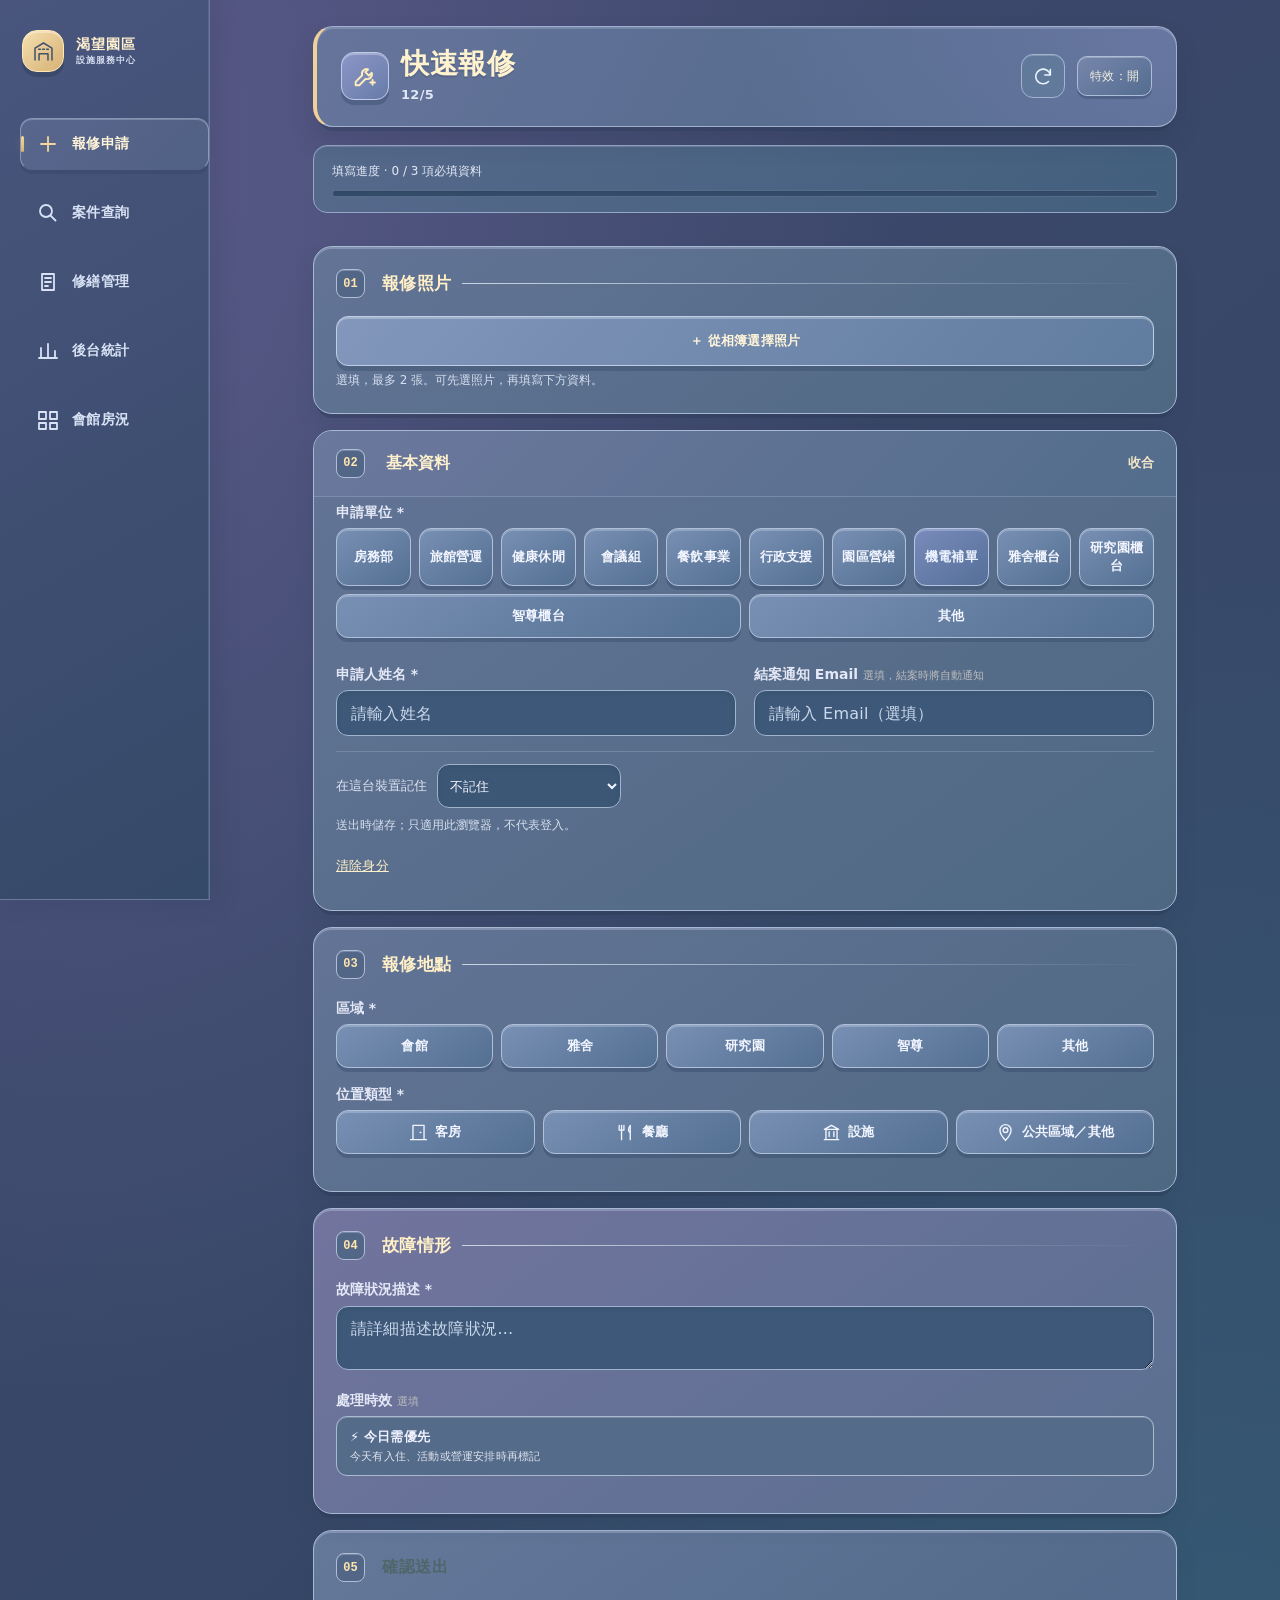
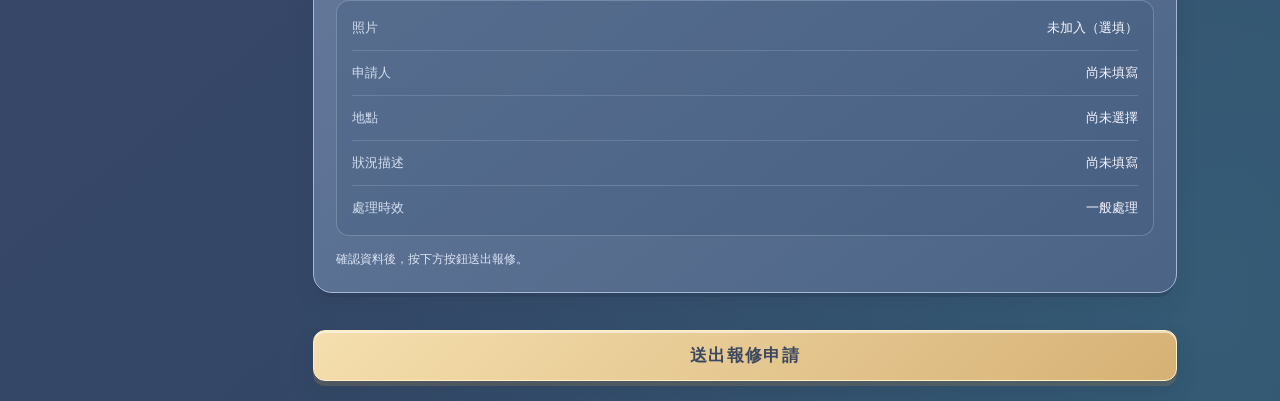
==== commit 7c611b22: "UI V3.23.0: blue-violet-gold interface with guided review and optional effects" ====
--- a/index.html
+++ b/index.html
@@ -9,7 +9,7 @@
 <meta name="apple-mobile-web-app-capable" content="yes">
 <meta name="apple-mobile-web-app-status-bar-style" content="default">
 <meta name="apple-mobile-web-app-title" content="渴望報修">
-<meta name="theme-color" content="#081F31">
+<meta name="theme-color" content="#41486e">
 <style>
   * { box-sizing: border-box; margin: 0; padding: 0; }
   html, body { width:100%; max-width:100%; overflow-x:hidden; }
@@ -1962,7 +1962,8 @@
 <script src="visual.js?v=3.21.5"></script>
 <link rel="stylesheet" href="case-editor.css?v=3.21.5">
 <link rel="stylesheet" href="atelier.css?v=3.21.5">
-<link rel="stylesheet" href="midnight.css?v=3.22.0">
+<link rel="stylesheet" href="midnight.css?v=3.22.1">
+<link rel="stylesheet" href="game-ui.css?v=3.23.0">
 </head>
 <body>
 
@@ -5373,7 +5374,10 @@
   const summary=document.getElementById('locationSearchSummary');
   if(summary)summary.textContent=(locationSearchText3214_?'搜尋「'+locationSearchText3214_+'」：':'前 10 名 · 依報修次數排序｜')+'共 '+locPagerTotalEntries+' 個位置（依目前日期與區域，含封存）';
   if (!locPagerEntries.length) {
-    el.innerHTML = '<div class="empty-state" style="padding:20px 0;">'+(locationSearchText3214_?'找不到符合的位置，請調整關鍵字或篩選條件':'暫無資料')+'</div>';
+    const hasReportedRows=Number(locPagerTotalEntries)>0;
+    el.innerHTML = hasReportedRows
+      ? '<div class="empty-state" style="padding:20px 0;color:#a95b36;">位置排行資料不完整，請點此重新載入 <button type="button" class="btn-outline" onclick="loadDashboardLocationStats(0,true)" style="margin-left:8px;min-height:40px;">重新載入</button></div>'
+      : '<div class="empty-state" style="padding:20px 0;">'+(locationSearchText3214_?'找不到符合的位置，請調整關鍵字或篩選條件':'暫無資料')+'</div>';
     nav.style.display = 'none';
     return;
   }
@@ -5407,6 +5411,21 @@
 function clearLocationSearch3214_() {
   document.getElementById('locationSearch').value='';searchLocations3214_();
 }
+// Fallback when the location API has a count but omits first-page rows.
+// Request the existing Dashboard bundle without client version keys.
+async function recoverLocationFirstPageFromBundle_(p) {
+  const bundle = await callReadApi_({
+    action:'getDashboardSnapshot',
+    year:p.year,month:p.month,dateFrom:p.dateFrom,dateTo:p.dateTo,
+    includeLocationFirstPages:true
+  },45000);
+  if(!bundle?.success)return null;
+  const first = bundle.locationFirstPages?.[p.area] || bundle.locationFirstPages?.all;
+  if(!first||!Array.isArray(first.entries)||!first.entries.length)return null;
+  const total=Number(first.totalEntries)||first.entries.length;
+  return {...first,page:0,entries:first.entries.slice(0,LOC_PAGE_SIZE),
+    totalEntries:total,totalPages:Math.max(1,Math.ceil(total/LOC_PAGE_SIZE))};
+}
 async function loadDashboardLocationStats(page=0, force=false) {
   const p=dashboardQueryParams(), search=locationSearchText3214_,reqKey=dashboardLocationReqKey_(p,p.area,page,search);
   if(!force&&reqKey===locationStatsInFlightKey)return;
@@ -5426,15 +5445,22 @@
     const data=await callReadApi_({action:'getDashboardLocationStats',year:p.year,month:p.month,dateFrom:p.dateFrom,dateTo:p.dateTo,area:p.area,page,pageSize:LOC_PAGE_SIZE,search},45000);
     if(mySeq!==locationStatsSeq)return;
     if(!data.success||!data.locations)throw new Error(data.message||'位置統計載入失敗');
-    const loc=data.locations;
+    let loc=data.locations;
+    if((!Array.isArray(loc.entries)||(Number(loc.totalEntries)>0&&!loc.entries.length))
+       &&page===0&&!search) {
+      const recovered=await recoverLocationFirstPageFromBundle_(p);
+      if(mySeq!==locationStatsSeq)return;
+      if(recovered)loc=recovered;
+    }
     if(!Array.isArray(loc.entries)||(Number(loc.totalEntries)>0&&!loc.entries.length))
-      throw new Error('位置統計回傳有總數但沒有清單內容');
+      throw new Error('位置統計總數與第一頁清單不一致');
     locationStatsMemoryCache.set(reqKey,loc);
     locPagerEntries=loc.entries||[]; locPagerPage=loc.page||0; locPagerTotalPages=loc.totalPages||1; locPagerTotalEntries=loc.totalEntries||0;
     locPagerMultiArea=!!loc.multiArea; locPagerMaxL=Math.max(loc.maxTotal||1,1); window.locEntryMeta={}; renderLocPage();
   } catch(e) {
     if(mySeq!==locationStatsSeq)return;
-    if(el)el.innerHTML='<div class="empty-state" style="padding:20px 0;color:#b65c3e;cursor:pointer;" onclick="loadDashboardLocationStats(0,true)">⚠️ 位置排行榜載入失敗，點擊重試</div>';
+    console.warn('位置排行載入失敗',e?.message||String(e));
+    if(el)el.innerHTML='<div class="empty-state" style="padding:20px 0;color:#bd8065;">⚠️ 無法取得位置排行資料。<button type="button" class="btn-outline" onclick="loadDashboardLocationStats(0,true)" style="margin-left:8px;min-height:40px;">點此重試</button></div>';
     document.getElementById('locPagerNav').style.display='none';
   } finally { if(locationStatsInFlightKey===reqKey)locationStatsInFlightKey=''; }
 }
@@ -6531,4 +6557,5 @@
 <script src="classification.js?v=3.21.5"></script>
 
 <script src="case-editor.js?v=3.21.5"></script>
+<script src="game-ui.js?v=3.23.0"></script>
 </body></html>
--- a/midnight.css
+++ b/midnight.css
@@ -343,3 +343,153 @@
  .page .page-title{color:#111!important}
  #caseList .case-card,#queryList .case-card{background:#fff!important;color:#111!important}
 }
+
+
+/* V3.22.1 — iPhone readability and tap-target corrections.
+   Visual-only overrides; no element/order or interaction changes. */
+
+/* Keep action buttons readable: never squeeze CJK text into vertical columns. */
+#page-mgr .dispatch-controls .mgr-main-filter-row{
+ display:flex!important;
+ flex-wrap:wrap;
+ align-items:stretch;
+ gap:9px;
+}
+#page-mgr .dispatch-controls .mgr-main-filter-row #mgr-status-row{
+ display:flex!important;
+ flex:1 1 200px;
+ min-width:0;
+ width:auto;
+ gap:9px;
+ align-items:stretch;
+}
+#page-mgr .dispatch-controls #mgr-status-row .filter-btn{
+ display:inline-flex!important;
+ flex:1 1 0!important;
+ min-width:0!important;
+ width:auto!important;
+ min-height:46px;
+ align-items:center;
+ justify-content:center;
+ text-align:center;
+ line-height:1.4;
+ padding:9px 12px!important;
+ white-space:normal!important;
+ word-break:keep-all;
+ overflow-wrap:normal;
+ writing-mode:horizontal-tb!important;
+}
+#page-mgr .dispatch-controls .mgr-priority-row{
+ display:flex!important;
+ flex:0 0 auto;
+ min-width:0;
+ margin:0!important;
+}
+#page-mgr .dispatch-controls .mgr-priority-row .priority-filter-btn{
+ min-height:46px;
+ min-width:116px;
+ padding:9px 13px!important;
+ white-space:nowrap;
+ writing-mode:horizontal-tb!important;
+ line-height:1.35;
+}
+#page-mgr .dispatch-controls #mgr-area-row{
+ display:flex!important;
+ flex-wrap:nowrap!important;
+ gap:7px!important;
+ max-width:100%;
+ overflow-x:auto;
+ overflow-y:hidden;
+ -webkit-overflow-scrolling:touch;
+ padding-bottom:5px;
+ scrollbar-width:thin;
+}
+#page-mgr .dispatch-controls #mgr-area-row .filter-btn{
+ flex:0 0 auto!important;
+ min-width:64px!important;
+ min-height:44px;
+ white-space:nowrap;
+ writing-mode:horizontal-tb!important;
+ word-break:keep-all;
+ padding:8px 13px!important;
+}
+#page-mgr .dispatch-controls #mgrResultSummary,
+#page-mgr .dispatch-controls #mgrResultSummary span {
+ color:#c0deeb!important;
+}
+#page-mgr .dispatch-controls #mgrResultSummary b,
+#page-mgr .dispatch-controls #mgrResultSummary strong{
+ color:#effeff!important;
+}
+#page-mgr .dispatch-controls #mgrSearchInput{
+ width:100%;font-size:16px!important;
+}
+
+/* Reporter identity appears on a light "completed" summary card.
+   Explicitly use dark ink on that card, not the pale-on-dark theme color. */
+#page-form #reporterDetails.is-complete:not([open]) summary{
+ background:linear-gradient(100deg,#f6fafc,#ffffff)!important;
+ border-left:3px solid #43c9c3;
+ color:#173f53!important;
+}
+#page-form #reporterDetails.is-complete:not([open]) #reporterSummaryText,
+#page-form #reporterDetails.is-complete:not([open]) .reporter-edit{
+ color:#17435b!important;
+ opacity:1!important;
+}
+#page-form #reporterDetails.is-complete:not([open]) summary *,
+#page-form #reporterDetails.is-complete:not([open]) .reporter-edit::after {
+ text-shadow:none!important;
+}
+#page-form #reporterDetails.is-complete:not([open]) .reporter-edit::after {
+ color:#245a70!important;
+}
+/* Other light "selected" control surfaces also use a dark foreground. */
+#page-form .loc-type-btn[style*="background: white"],
+#page-form .loc-type-btn[style*="background: rgb(255, 255, 255)"]{
+ color:#173f51!important;
+}
+#page-dash .chart-wrap .empty-state{
+ color:#526d7a!important;
+}
+#page-dash #locationTable .loc-entry .loc-top > div:first-child > span:first-child{
+ color:#6c8697!important;
+}
+
+/* Keep the status/priority controls in two useful rows on narrow screens. */
+@media(max-width:600px){
+ #page-mgr .dispatch-controls .mgr-main-filter-row{
+   display:flex!important;
+   flex-wrap:wrap;
+   gap:8px;
+ }
+ #page-mgr .dispatch-controls .mgr-main-filter-row #mgr-status-row{
+   flex:1 1 100%;
+   width:100%;
+ }
+ #page-mgr .dispatch-controls #mgr-status-row .filter-btn{
+   flex:1 1 0!important;
+   min-height:48px;
+   padding:9px 12px!important;
+   font-size:13px;
+   letter-spacing:0;
+ }
+ #page-mgr .dispatch-controls .mgr-priority-row{
+   flex:1 1 100%;
+   width:100%;
+ }
+ #page-mgr .dispatch-controls .mgr-priority-row .priority-filter-btn{
+   min-height:44px;
+   min-width:0;
+   width:100%;
+ }
+ #page-mgr .dispatch-controls .mgr-toolbar-actions{
+   min-width:0;
+ }
+ #page-mgr .dispatch-controls .mgr-print-btn{
+   white-space:nowrap!important;
+ }
+ #page-form #reporterDetails.is-complete:not([open]) summary{
+   min-height:52px;
+ }
+}
--- a/game-ui.css
+++ b/game-ui.css
@@ -0,0 +1,182 @@
+/* ASPIRE V3.23 — blue / violet / gold equipment-panel skin.
+   Presentation only: no data, layout order, field visibility or business logic changes.
+   Load after midnight.css. Remove this link to return to the previous theme. */
+:root{
+ --app-bg:#333e62;--app-ink:#f4f4ff;--app-muted:#d0d9eb;--app-navy:#354563;
+ --app-orange:#edce91;--app-line:#95a5c5;--ui-gold:#edce91;
+ --ui-ring:0 0 0 3px #b7eafa55;--ui-shadow:0 10px 25px #1c294533;
+ --mid-bg:#333e62;--mid-pane:#536787;--mid-pane2:#607396;--mid-border:#95a5c5;
+ --mid-text:#f4f4ff;--mid-muted:#d0d9eb;--mid-accent:#edce91;--mid-purple:#c6bdff;
+ --mid-surface:#edf2fb;--mid-surface-ink:#344762;
+ --game-panel:linear-gradient(145deg,#637496,#4e6882);
+ --game-button:linear-gradient(145deg,#7890b4,#536f91);
+ --game-gold:linear-gradient(135deg,#f5dfae,#d6b175);
+ --game-border:#a7b8d2;--game-ink:#f7f6ff;--game-dark:#354561;
+}
+html{background:#333e62}
+body{background:radial-gradient(ellipse at 8% 8%,#8075b166,transparent 48%),radial-gradient(ellipse at 95% 95%,#4696aa44,transparent 55%),linear-gradient(140deg,#41486e,#2e4662);color:var(--game-ink)}
+::selection{background:#edce91;color:#344762}
+button,input,textarea,select{-webkit-tap-highlight-color:#d9deff30}
+button{position:relative;transition:transform .16s ease,box-shadow .18s ease,background .18s ease;touch-action:manipulation}
+button:not(:disabled):active{transform:translateY(2px)}
+button:disabled{cursor:not-allowed;transform:none!important}
+button:focus-visible,a:focus-visible,summary:focus-visible,[role=button]:focus-visible,input:focus-visible,textarea:focus-visible,select:focus-visible{outline:3px solid #b6efff!important;outline-offset:3px}
+.nav{background:linear-gradient(150deg,#49557d,#354968);border-color:#9daed166;box-shadow:5px 0 25px #25334d33,inset -1px 0 #d4dfff22}
+.nav .brand-icon{background:var(--game-gold);color:#43516b;border:1px solid #ffe8b6;box-shadow:inset 0 2px #fff5,0 5px 0 #25354d55;border-radius:15px}
+.nav .brand-name{color:#fff1ce}.nav .brand-sub,.nav .logout-btn{color:#d6ddf0}
+.nav .nav-tab{color:#d9e2f5;border-radius:12px}
+.nav .nav-tab:hover{color:#fff;background:#8392b044}
+.nav .nav-tab.active{background:linear-gradient(125deg,#8390b94d,#7186a74d);border-color:#b3bfd788;color:#fff4d8;box-shadow:inset 0 1px #e5eaff44,0 4px 0 #24344f33}
+.nav .nav-tab.active .nav-glyph,.nav .nav-tab.active .nav-glyph svg{color:#f2d69d}
+.nav .nav-tab::after{background:linear-gradient(#f4d89e,#d5b474);box-shadow:0 0 10px #edce9133}
+.stats-bar{background:#415675;color:#dbe4f4;border-color:#899aba}
+.stats-item,.stats-item span.val{color:#dbe4f4}.stats-item b{color:#ffe6ac}
+#caseSyncStrip #syncStatus{color:#d3def0!important}#caseSyncStrip::after{background:#edce91}
+.stats-refresh,#heroTools .stats-refresh{background:#617a9b;color:#e9f4ff;border-color:#a2b4cf;box-shadow:inset 0 1px #fff3}
+.page-hero,#page-form .page-hero,#page-mgr .page-hero{background:radial-gradient(circle at 100% 0,#b0a1e644,transparent 50%),linear-gradient(118deg,#66749b,#4c6787);border:1px solid #a1b1cd;border-left:4px solid #f0d19a;border-radius:20px;box-shadow:inset 0 2px #dbe4ff33,0 8px 0 -4px #24375044,0 14px 25px #1b29432b}
+.page-hero .page-title,#page-rooms .page-hero .page-title{color:#fff2ce;text-shadow:0 2px #39476344}
+.page-hero .page-desc,#page-rooms .page-hero .page-desc,.page-hero-date,.page-hero-meta{color:#e0e7f6}
+.page-hero-mark,.page-hero .page-hero-mark{background:linear-gradient(140deg,#8c96c8,#677ca8);color:#ffebbc;border:1px solid #c0cbea;box-shadow:inset 0 2px #fff4,0 5px 0 #2c3f6255}
+.page .card,.lock-box{background:linear-gradient(145deg,#4c5d81,#3b5573);border:1px solid #95a6c7;color:#f3f4ff;box-shadow:inset 0 1px #e6ebff44,0 10px 25px #25344e44}
+.page .card-header{background:linear-gradient(95deg,#627399,#4b6386);border-color:#9caaca;color:#f6f0dc}
+.page .card-body{color:#f4f4ff}.page .section-label{color:#ffedbd}.page .field label{color:#e2e7f5}
+.page .field .hint{color:#d2ddee}.page .divider{background:#9bacc033}
+.page input:not([type=checkbox]):not([type=radio]):not([type=hidden]):not([type=file]),.page textarea,.page select,#locationSearch{background:#3c5776;color:#f4f6ff;border:1px solid #a0b3cb;box-shadow:inset 0 2px 4px #20324b22;border-radius:12px}
+.page input::placeholder,.page textarea::placeholder{color:#ccd9ec;opacity:1}
+.page input:focus,.page textarea:focus,.page select:focus{background:#425f80;border-color:#c2e7f5;box-shadow:var(--ui-ring)}
+.page input[readonly]{background:#516480;color:#dde5f5}
+/* Reporter panels, with deliberate contrast and embossed controls. */
+#page-form .form-module{background:var(--game-panel);border:1px solid #a7b8d2;border-radius:19px;box-shadow:inset 0 2px #e0e6ff44,0 7px 0 -3px #25385155,0 12px 20px #23334c22}
+#page-form .form-module-issue{background:linear-gradient(145deg,#72749e,#596f90)}
+#page-form .form-module .section-label{color:#fff0c8;font-size:17px;font-weight:750;letter-spacing:.025em}
+#page-form .form-module .section-label::before{background:#efd69d;box-shadow:0 0 10px #efd69d22}
+#page-form .field label{color:#e4e8f6}
+#page-form .field input,#page-form .field textarea,#page-form .field select{background:#3d5878;color:#f4f6ff;border-color:#a1b5cf;box-shadow:inset 0 2px 4px #22364b22}
+#page-form .field input:focus,#page-form .field textarea:focus,#page-form .field select:focus{background:#456283;border-color:#c5edff;box-shadow:var(--ui-ring)}
+#page-form .field .hint,#page-form #report-photo-hint{color:#d5dfef}
+#reporterDetails summary{background:linear-gradient(135deg,#6b789d,#536d8c);color:#fff0cd}
+#reporterDetails[open] summary{border-color:#9badc466}#reporterSummaryText{color:#fff0cd}
+#page-form #reporterDetails.is-complete:not([open]) summary{background:linear-gradient(110deg,#e3eafa,#cbdbea)!important;border-left-color:#f0ce91;color:#354864!important}
+#page-form #reporterDetails.is-complete:not([open]) #reporterSummaryText,#page-form #reporterDetails.is-complete:not([open]) .reporter-edit{color:#354864!important}
+.reporter-options{border-color:#a8b5ca55;color:#e0e5f2}.reporter-options p{color:#d7dfef}
+#page-form .loc-type-btn,#page-form .priority-reason-btn,#page-query .filter-btn,#page-mgr .dispatch-controls .filter-btn,#page-dash .time-btn{background:var(--game-button);color:#f2f5ff;border:1px solid #b0c0d8;box-shadow:inset 0 2px #dfe8ff44,0 4px 0 #2c416055;border-radius:12px}
+#page-form .loc-type-btn:hover:not(.active),#page-dash .time-btn:hover{background:linear-gradient(145deg,#8b9ec1,#657f9f);color:#fff;border-color:#d2ddf0}
+#page-form .loc-type-btn.unit-electrical:not(.active){background:linear-gradient(145deg,#798bbb,#546f98);border-color:#b6c5e4;color:#edf3ff}
+#page-form .loc-type-btn.active,#page-form .priority-reason-btn.active,#page-query .filter-btn.active,#page-mgr .dispatch-controls .filter-btn.active,#page-dash .time-btn.active{background:var(--game-gold);border-color:#fff0c7;color:#3d4a65;box-shadow:inset 0 2px #fff8,0 4px 0 #7c6a5655}
+#page-form .priority-toggle{background:#546b8a;color:#f1f2ff;border-color:#aabbcf;box-shadow:inset 0 1px #fff3}
+#page-form .priority-toggle span{color:#e1e4ee!important}
+#page-form .priority-toggle.active{background:#f0d3a3;color:#493e41;border-color:#ffe9b9}
+#page-form .priority-toggle.active span{color:#5b4b43!important}
+#page-form .photo-library-pick,.photo-library-pick{background:linear-gradient(130deg,#8297bb,#607c9f);color:#fff4d9;border:1px solid #bfcee5;box-shadow:inset 0 2px #fff4,0 5px 0 #2e446155;min-height:50px}
+#page-form .photo-library-preview,.photo-preview-wrap,#page-form .photo-slot{background:#475f7e;border-color:#9aafca;color:#dfebf8}
+#page-form #submitBtn,.btn-primary,.lock-btn,.btn-save,#page-dash .dash-utility-btn.report{background:var(--game-gold);color:#3b4860;border:1px solid #fff0c5;box-shadow:inset 0 2px #fff8,0 5px 0 #7e705e66,0 10px 22px #25364b33;font-weight:800}
+#page-form #submitBtn:hover:not(:disabled),.btn-primary:hover:not(:disabled),.lock-btn:hover:not(:disabled){background:linear-gradient(135deg,#ffe9bd,#e6c18a);color:#35445e}
+#reporterSuccess{background:linear-gradient(125deg,#4d7b7a,#426b78);color:#edfff5;border-color:#a2d8c9;box-shadow:inset 0 2px #dcffed33,0 6px 0 #263b4c44}
+.reporter-success-head{color:#eeffe8}.reporter-next button{background:#618d89;color:#fff;border-color:#a1d1bc}#reporterSame{background:#e1d8a2;color:#354e52;border-color:#f5e9b9}
+#reportOutbox{background:#4d6385;border-color:#a9b8d6;color:#f0f4ff}#reportOutbox summary,#reportOutbox .report-outbox-row{color:#edf3ff;border-color:#a8bad055}#reportOutbox button{background:#7185a8;color:#fff;border-color:#b1c3df}
+/* Public query and dispatch queue use cool, pale content panels. */
+#page-query .card{background:var(--game-panel);border-color:#a7b8d2}#page-query .field label{color:#e3e9f6}
+#page-query .empty-state,#page-mgr .empty-state{color:#d6e0f0!important}
+#page-query .pagination button,.pagination .page-btn{background:#627a9b;color:#f4f6ff;border-color:#b0bfd5}.pagination .page-btn.active,#page-query .pagination button.active{background:#edd39f;color:#35455f}
+#page-mgr .dispatch-controls{background:linear-gradient(140deg,#657299,#4b6485);border-color:#a7b5d2;box-shadow:inset 0 2px #e3e9ff33,0 8px 0 -3px #283a5555,0 15px 25px #25364f33}
+#page-mgr .dispatch-controls .mgr-result-summary{background:#465d7c;border-color:#8fa4c1;color:#e0e7f7}
+#page-mgr .dispatch-controls #mgrResultSummary,#page-mgr .dispatch-controls #mgrResultSummary span{color:#dce6f6!important}
+#page-mgr .dispatch-controls .mgr-search-input{background:#3e5878!important;color:#f3f6ff!important;border-color:#a8bbd4!important}
+#page-mgr .dispatch-controls .mgr-search-input::placeholder{color:#cfddf0}
+#page-mgr .dispatch-controls .filter-btn[data-filter="待處理"].active,#page-mgr .dispatch-controls .priority-filter-btn.active{background:var(--game-gold);color:#4f4550;border-color:#ffebbd}
+#page-mgr .dispatch-controls .priority-filter-btn{background:#6d6689;color:#fff0cf;border-color:#ccb8d8}
+#page-mgr .dispatch-controls .mgr-print-btn{background:#7b8eae!important;color:#fff5d9!important;border-color:#c4cfe3!important}
+#caseList .case-card,#queryList .case-card,#queryListGm .case-card{background:linear-gradient(145deg,#f1f3fc,#dce7f3)!important;border-top-color:#c6d2e7;border-right-color:#c6d2e7;border-bottom-color:#b5c7df;box-shadow:inset 0 2px #fff9,0 5px 0 #26385244,0 9px 18px #26385222}
+#caseList .case-row-title,#queryList .pub-title,#queryListGm .pub-title,#caseList .case-row-desc,#queryList .pub-desc,#queryListGm .pub-desc{color:#344761}
+#caseList .case-row-meta,#caseList .meta-caseid,#queryList .pub-meta,#queryListGm .pub-meta{color:#536580}
+#caseList.manager-room-rows .room-plaque{background:linear-gradient(145deg,#d4dcf1,#e5eaf6);border-color:#b4c4df}
+#caseList.manager-room-rows .room-plaque-number{color:#435780}#caseList.manager-room-rows .room-plaque-building{color:#64718a}
+#caseList .case-open-chevron{background:#d3ddef!important;color:#485d86!important;border-color:#aabbd9!important}
+#caseList .case-card:hover,#queryList .case-card:hover{border-top-color:#f1d19a;box-shadow:inset 0 2px #fff9,0 8px 20px #22324e44}
+/* Dashboard: blue-violet stat tiles; charts retain original readable light canvas. */
+#page-dash .dash-board{background:radial-gradient(ellipse at 95% 0,#9b8cc144,transparent 55%),linear-gradient(145deg,#586b91,#3d5777);border-color:#9fb1ce;box-shadow:inset 0 2px #dce5ff33,0 10px 30px #24365044}
+#page-dash .dash-utility-btn{background:#7386a8;border-color:#adbdd6;color:#f6f3ff;box-shadow:inset 0 1px #fff4,0 3px 0 #30476655}
+#page-dash .dash-year-label{color:#dfe7f8!important}#page-dash #yearSelector{background:#405c7d!important;color:#edf3ff!important;border-color:#a3b7d1!important}
+#page-dash .stat-card,#page-dash .stat-card.tint-red,#page-dash .stat-card.tint-navy,#page-dash .stat-card.rate-card,#page-dash .stat-card.tint-green{background:linear-gradient(140deg,#7283aa,#536d92);border:1px solid #a6b8d6;border-top:3px solid #efcf98;box-shadow:inset 0 1px #e6ecff44,0 5px 0 #2c426155}
+#page-dash .stat-card .stat-label{color:#edf0fa}#page-dash .stat-card .stat-num{color:#fff0c8}
+#page-dash .stat-card.tint-red{border-top-color:#f9bca5}#page-dash .stat-card.tint-red .stat-num{color:#ffe1cd}
+#page-dash .stat-card.tint-navy{border-top-color:#c3daff}#page-dash .stat-card.tint-navy .stat-num{color:#ecf4ff}
+#page-dash .stat-card.rate-card{border-top-color:#ddc7ff}#page-dash .stat-card.rate-card .stat-num{color:#f3e4ff}
+#page-dash .stat-card.tint-green{border-top-color:#b5e7cb}#page-dash .stat-card.tint-green .stat-num{color:#ddffeb}
+#page-dash .chart-wrap{background:linear-gradient(145deg,#f4f4fd,#e5ecf7);border-color:#bdcce1;box-shadow:inset 0 2px #fff9,0 6px 0 #2e416055}
+#page-dash .chart-title,#page-dash .chart-title>div{color:#3e5276}#page-dash .chart-title::before{background:#8e7ab1}
+#page-dash #locPrevBtn,#page-dash #locNextBtn{background:#647eac!important;color:#fff!important}
+#page-dash #caseTypeChart .work-bar i{background:linear-gradient(90deg,#7b7db2,#9db9d1)}
+#page-dash #caseTypeChart .work-bar:nth-child(-n+3) i{background:linear-gradient(90deg,#a58b66,#edcc92)}
+/* Room geometry and state colors are intentionally preserved. */
+#page-rooms .v-panel{background:var(--game-panel);border-color:#a4b6d0;color:#edf2ff;box-shadow:inset 0 2px #dfe7ff33,0 6px 0 #2c426155}
+#page-rooms .visual319 h2,#page-rooms .visual319 h3{color:#fff0cb}
+#page-rooms .visual319 label,#page-rooms .visual319 .v-muted,#page-rooms .room-toolbar319{color:#dce5f5}
+#page-rooms .visual319 input:not([type=checkbox]):not([type=range]),#page-rooms .visual319 select,#page-rooms .visual319 textarea{background:#405b7b;border-color:#a6b8d4;color:#f2f5ff}
+#page-rooms .visual319 .v-button{background:var(--game-button);color:#f0f3ff;border-color:#adbed8;box-shadow:inset 0 1px #fff4,0 3px 0 #30456055}
+#page-rooms .visual319 .v-button.primary,#page-rooms .visual319 .v-button[aria-pressed=true]{background:var(--game-gold);color:#3d4c64;border-color:#ffecbc}
+#page-rooms .visual319 .v-segment{background:#405b7c;border-color:#9db1d0}#page-rooms .visual319 .v-segment button{color:#dce6f6}#page-rooms .visual319 .v-segment button[aria-pressed=true]{background:#ead1a0;color:#3e4d65}
+#page-rooms .room-corridor319{background:#465e80;color:#dae4f6;border-color:#a2b4d1}
+#page-rooms .room-foot319,#page-rooms .room-legend319,#page-rooms .room-legend319 span,#page-rooms .room-mobile-hint319{border-color:#a4b6ce66;color:#e0e8f7}
+#page-rooms .room-case319{background:#e5ebf8;color:#3b5275;border-color:#b4c5e0}
+/* Dialogs and editing stay pale inside, with a matching framed header. */
+.panel-header,.case-action-head{background:linear-gradient(110deg,#6b739f,#4c688c);color:#fff1d3;border-color:#abbbd6;box-shadow:inset 0 2px #e2e8ff44}
+.panel-body,.case-action-content,.case-editor,.work-dialog{background:#edf0fa;color:#344b6a}
+.case-editor h3{color:#435a7d}.case-editor>label{color:#4c6080}
+.case-editor .case-edit-context{background:#dce3f4;color:#475e7e;border-color:#b9c8df}
+.case-editor .case-edit-actions{background:#e9edf8;border-color:#becbe0}
+.case-edit-entry button,.case-edit-actions button[type=submit]{background:linear-gradient(135deg,#eacfa0,#d7b37d);color:#394965;border-color:#bba276}
+.work-dialog{border-color:#acbdd9}.work-dialog button[aria-pressed=true]{background:#687fac;color:#fff}
+#exportModal>div{background:#edf0fa!important;color:#3d5275;border-color:#b8c6df}
+.toast{background:#5b7093;color:#fff4d7;border-color:#c2cde2;box-shadow:inset 0 1px #fff4,0 6px 18px #23334c44}
+.lock-box{background:var(--game-panel);color:#f0f3ff}.lock-title{color:#fff0c8}.lock-sub{color:#dbe4f5}.lock-input{background:#405b7c;border-color:#a5b8d4;color:#f6f6ff}
+/* Existing games keep their own state and canvas; only frame materials change. */
+.repair-game-panel{border-color:#a7b8d4}.repair-game-head{background:linear-gradient(110deg,#626f96,#4c6588);color:#fff0cd}
+@media(max-width:900px){.nav{background:linear-gradient(110deg,#536184,#3f5878);border-top-color:#a6b6ce}.nav .nav-tab{border-radius:10px}}
+@media(max-width:600px){#page-form .form-module{border-radius:17px}#page-form .form-module .section-label{font-size:16px}.page input,.page textarea,.page select{font-size:16px}.page-hero,#page-form .page-hero,#page-mgr .page-hero{border-radius:17px}}
+@media(prefers-reduced-motion:reduce){*,*::before,*::after{animation:none!important;transition:none!important;scroll-behavior:auto!important}button:not(:disabled):active{transform:none}}
+@media print{body,.page,.page .card,.page .card-body,#page-form .form-module,#page-dash .dash-board,#page-dash .chart-wrap,.panel-body,.case-action-content,.case-editor,.work-dialog{background:#fff!important;color:#111!important;box-shadow:none!important;text-shadow:none!important}.page-hero,.page-hero .page-title,.page .section-label,.page .field label{color:#111!important;background:#fff!important}#caseList .case-card,#queryList .case-card,#queryListGm .case-card{background:#fff!important;box-shadow:none!important;color:#111!important}}
+/* Lightweight progressive enhancement hooks. All decoration ignores pointer input. */
+#gameEffectsToggle{background:linear-gradient(145deg,#7786ab,#536d90);color:#f4f0e1;border:1px solid #acbdd9;border-radius:10px;padding:9px 12px;min-height:40px;box-shadow:inset 0 1px #fff4,0 3px 0 #2a3d5b55;font-size:12px;white-space:nowrap}
+#gameEffectsToggle[aria-pressed=false]{background:#425b7c;color:#dbe4f5;box-shadow:inset 0 1px #ffffff18}
+.game-progress{padding:15px 18px;border:1px solid #95a7c5;border-radius:14px;background:linear-gradient(120deg,#55698b,#435f7e);margin:0 0 20px;box-shadow:inset 0 1px #e3eaff33}
+.game-progress-label{font-size:12px;color:#e4e8f6;line-height:1.7;margin-bottom:9px}
+.game-progress-track{height:7px;overflow:hidden;border:1px solid #9bacc055;background:#354d6c;border-radius:8px;box-shadow:inset 0 1px 3px #22324b44}
+.game-progress-track>i{display:block;height:100%;max-width:100%;background:linear-gradient(90deg,#dcb775,#f4dfb1);border-radius:8px;box-shadow:0 0 9px #efd29844;transition:width .35s ease}
+.game-section-number{display:inline-grid;place-items:center;flex:0 0 auto;min-width:29px;height:29px;padding:0 5px;margin-right:9px;border:1px solid #b0bdd5;border-radius:8px;color:#ffe5ac;background:#526687;box-shadow:inset 0 1px #e2e8ff44;font:700 12px/1 ui-monospace,SFMono-Regular,Consolas,monospace;letter-spacing:0;vertical-align:middle}
+#page-form .form-module .section-label:has(.game-section-number)::before{display:none}
+#page-form #reporterDetails.is-complete:not([open]) .game-section-number{color:#4c5973;background:#edcf98;border-color:#e0b97a}
+.game-review{margin:0 0 24px;padding:22px;border:1px solid #a7b8d2;border-radius:19px;background:linear-gradient(145deg,#64789a,#4b6485);box-shadow:inset 0 2px #e0e6ff44,0 7px 0 -3px #25385155,0 12px 20px #23334c22;color:#eff2ff}
+.game-review h2,.game-review h3,.game-review .section-label{font-size:17px;color:#fff0c8;margin:0 0 18px;font-weight:750}
+.game-review dl{margin:0;padding:5px 15px;border:1px solid #a8b8ce66;border-radius:13px;background:#405c7b55}
+.game-review dl>div{display:flex;justify-content:space-between;gap:20px;padding:13px 0;border-bottom:1px solid #aebdd044}
+.game-review dl>div:last-child{border-bottom:0}
+.game-review dt{color:#d4dfef;font-size:13px;flex-shrink:0}
+.game-review dd{margin:0;color:#f7f5ff;text-align:right;overflow-wrap:anywhere;font-size:13px}
+.game-review p{color:#dce5f5;font-size:12px;line-height:1.7;margin:13px 0 0}
+.game-ripple{position:absolute;pointer-events:none;z-index:1;width:18px;height:18px;border-radius:50%;background:radial-gradient(circle,#fff3d288,transparent 68%);transform:translate(-50%,-50%) scale(0);animation:game-ripple .55s ease-out forwards}
+@keyframes game-ripple{to{transform:translate(-50%,-50%) scale(12);opacity:0}}
+.game-effects-off button,.game-effects-off .game-progress-track>i{transition:none}
+.game-effects-off .game-ripple{display:none}
+@media(max-width:600px){.game-review{padding:17px;border-radius:17px}.game-review dl{padding:4px 12px}.game-review dl>div{gap:12px}.game-progress{padding:12px 14px}#gameEffectsToggle{padding:8px 9px;font-size:11px}}
+@media(prefers-reduced-motion:reduce){.game-ripple{display:none}.game-progress-track>i{transition:none}}
+@media print{.game-progress,#gameEffectsToggle,.game-ripple{display:none!important}.game-review,.game-review dl{background:#fff!important;color:#111!important;box-shadow:none!important}.game-review dt,.game-review dd,.game-review p{color:#111!important}}
+/* Small text actions on dark panels need the same explicit contrast. */
+#reporterDetails .reporter-edit{color:#f2e5c6}
+#page-form .text-action,#page-form #reporterForget{color:#fff0c9}
+#page-form .shortcut-row button{background:linear-gradient(140deg,#e2eafa,#c8d9ea);color:#3a5271;border-color:#dae5f5;box-shadow:inset 0 1px #fff9,0 3px 0 #2d446144}
+#page-form #normPreview{background:#dce6f5;color:#3e5879;border-left-color:#e3c18c}
+#page-mgr .mgr-label{color:#dde6f6}
+/* These additions occupy the full existing two-column desktop form grid. */
+.game-progress,.game-review{grid-column:1/-1;min-width:0}
+.game-review [data-review=description]{white-space:pre-wrap;max-height:9em;overflow:auto}
+.game-effects-off .repair-success-burst{display:none!important}
+/* Override the original important white focus surface on dark form fields. */
+#page-form .field input:focus,#page-form .field textarea:focus,#page-form .field select:focus,#page-mgr #mgrSearchInput:focus{background:#405c7c!important;color:#f5f6ff!important;border-color:#c5edff!important}
+#activityDock318 > #reportOutbox{background:#4d6385;border-color:#a9b8d6;color:#f0f4ff}
+#activityDock318 #reportOutbox summary,#activityDock318 #reportOutbox .report-outbox-row{color:#f0f4ff}
+#gameReview .section-label::before{display:none}
+@media(max-width:600px){#page-form #loctype-btn-row{display:grid;grid-template-columns:repeat(2,minmax(0,1fr));gap:9px}#page-form #loctype-btn-row .loc-type-btn{width:100%;min-height:54px;white-space:normal}}
+#page-dash .recent-item>div>div:last-child{color:#5d6b84!important}
+#page-dash .pie-canvas-wrap text{fill:#3b4e6d}
+#page-dash .pie-canvas-wrap text:last-child{fill:#5d6b84}
